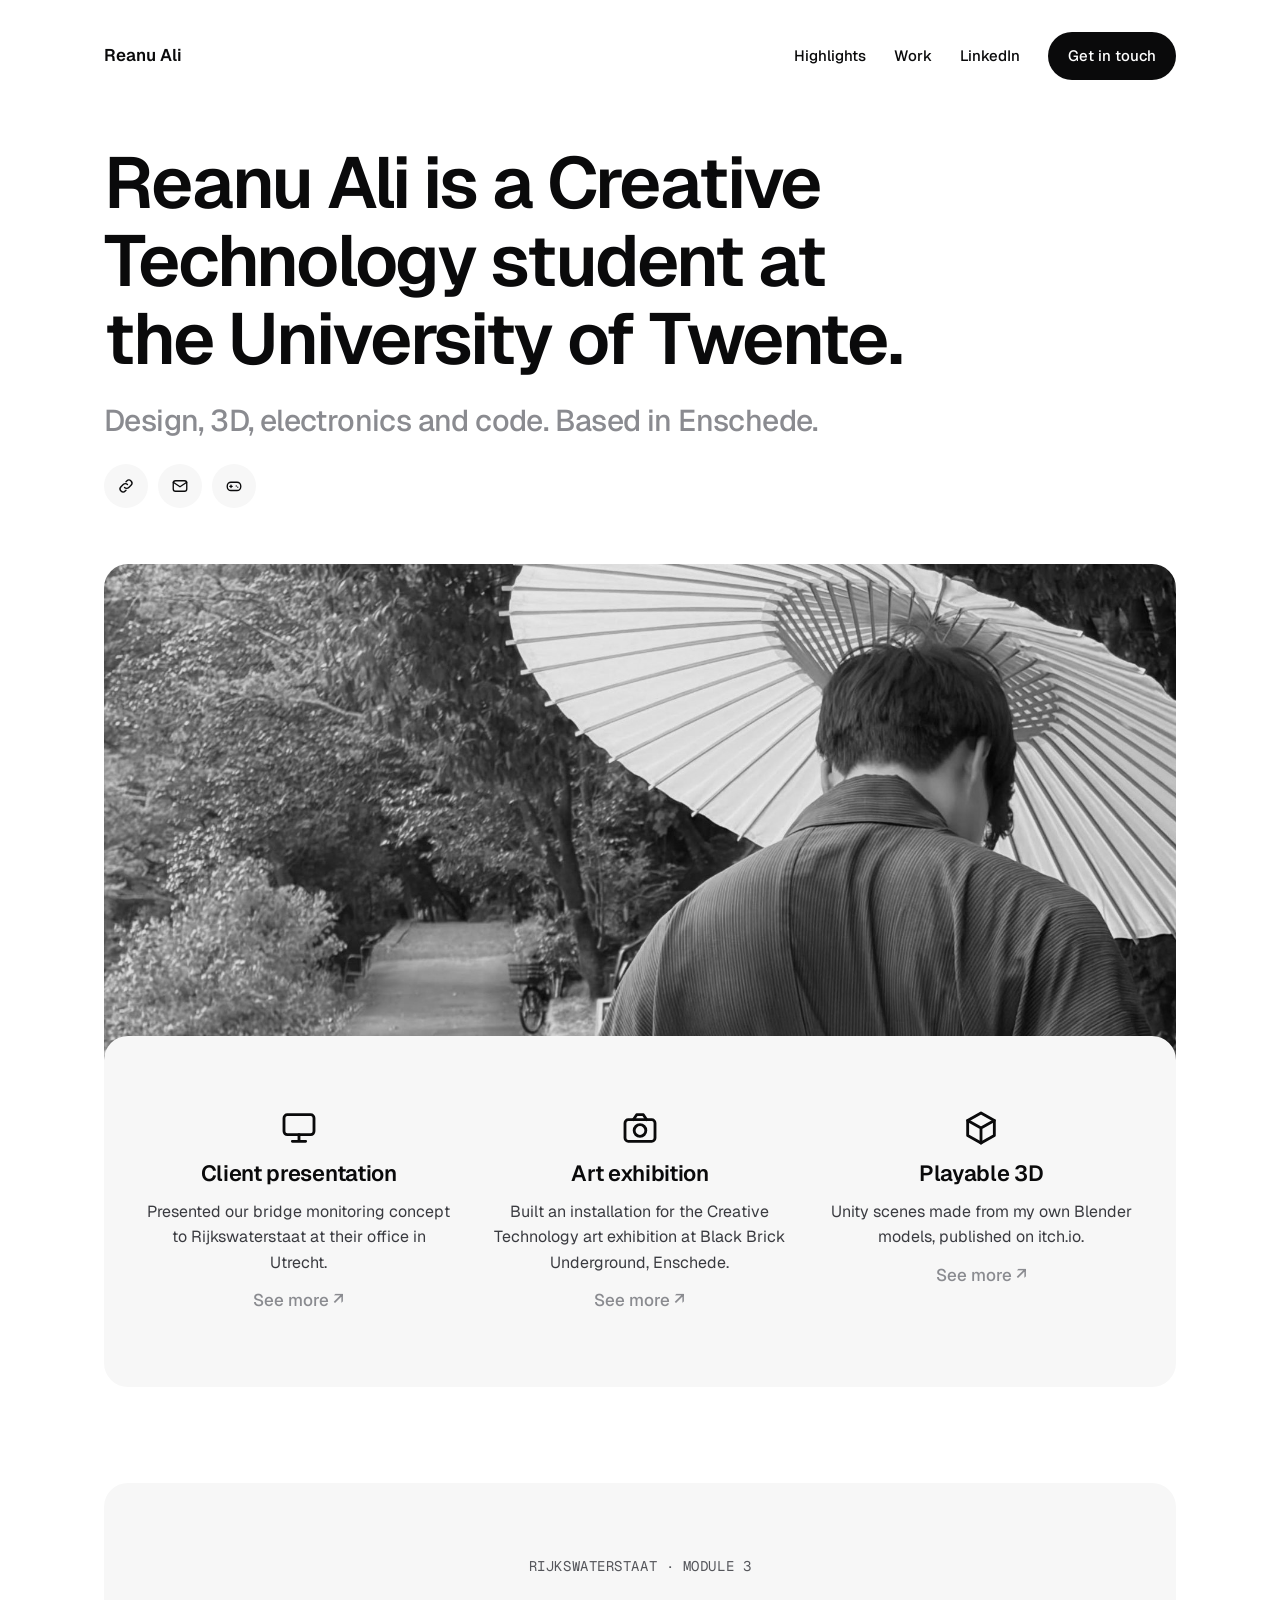
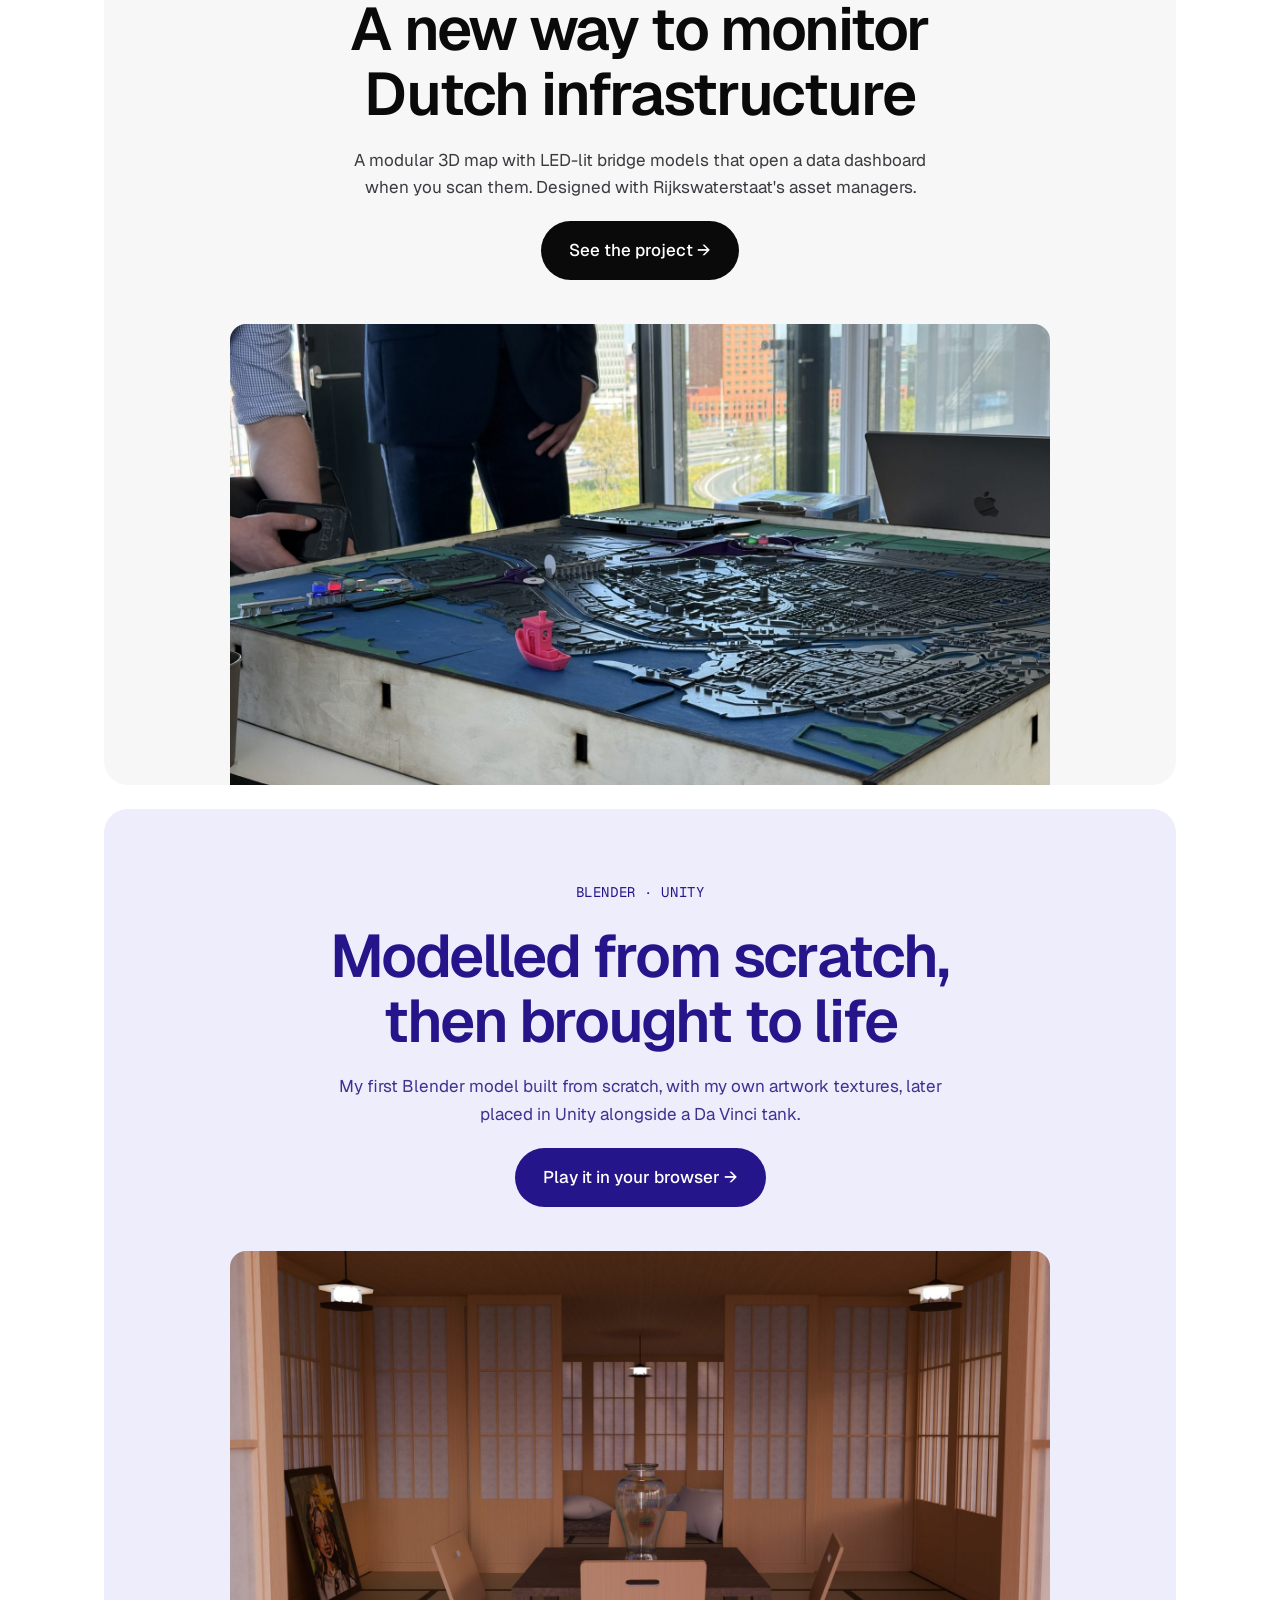
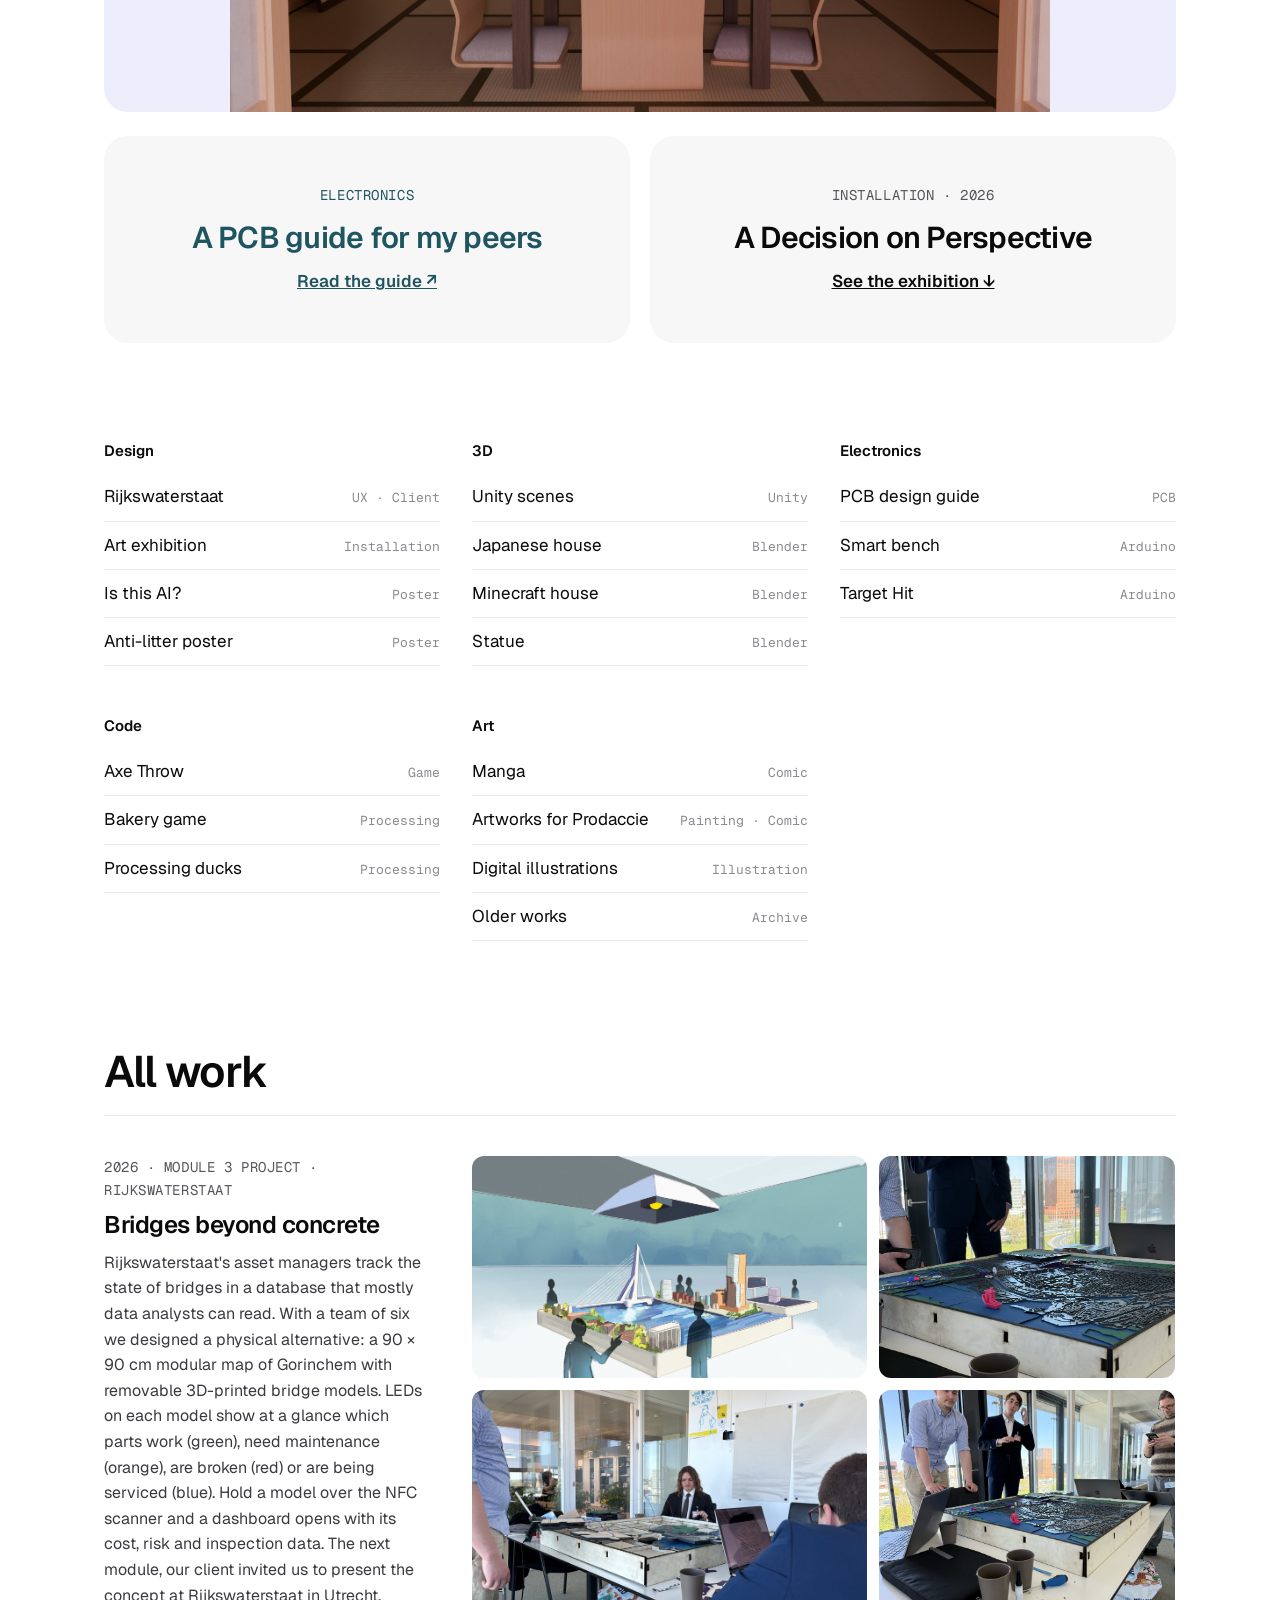
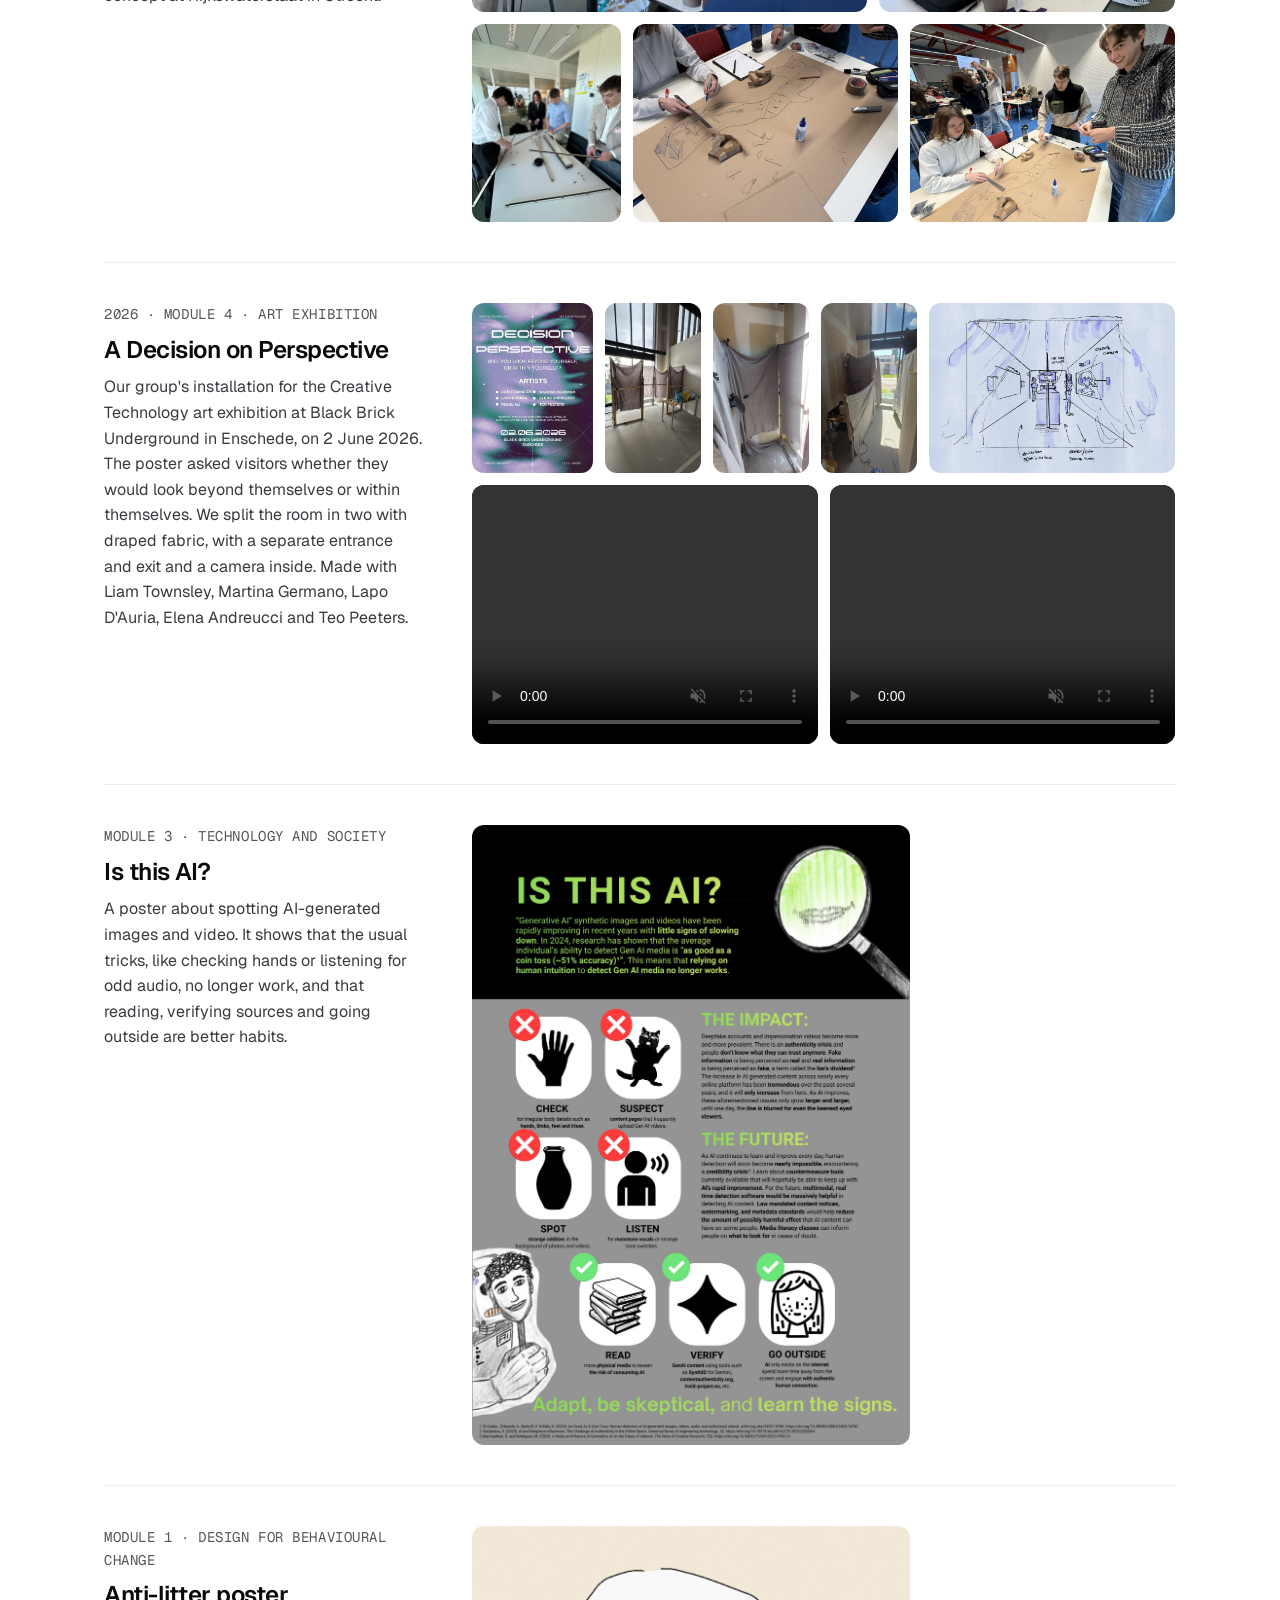
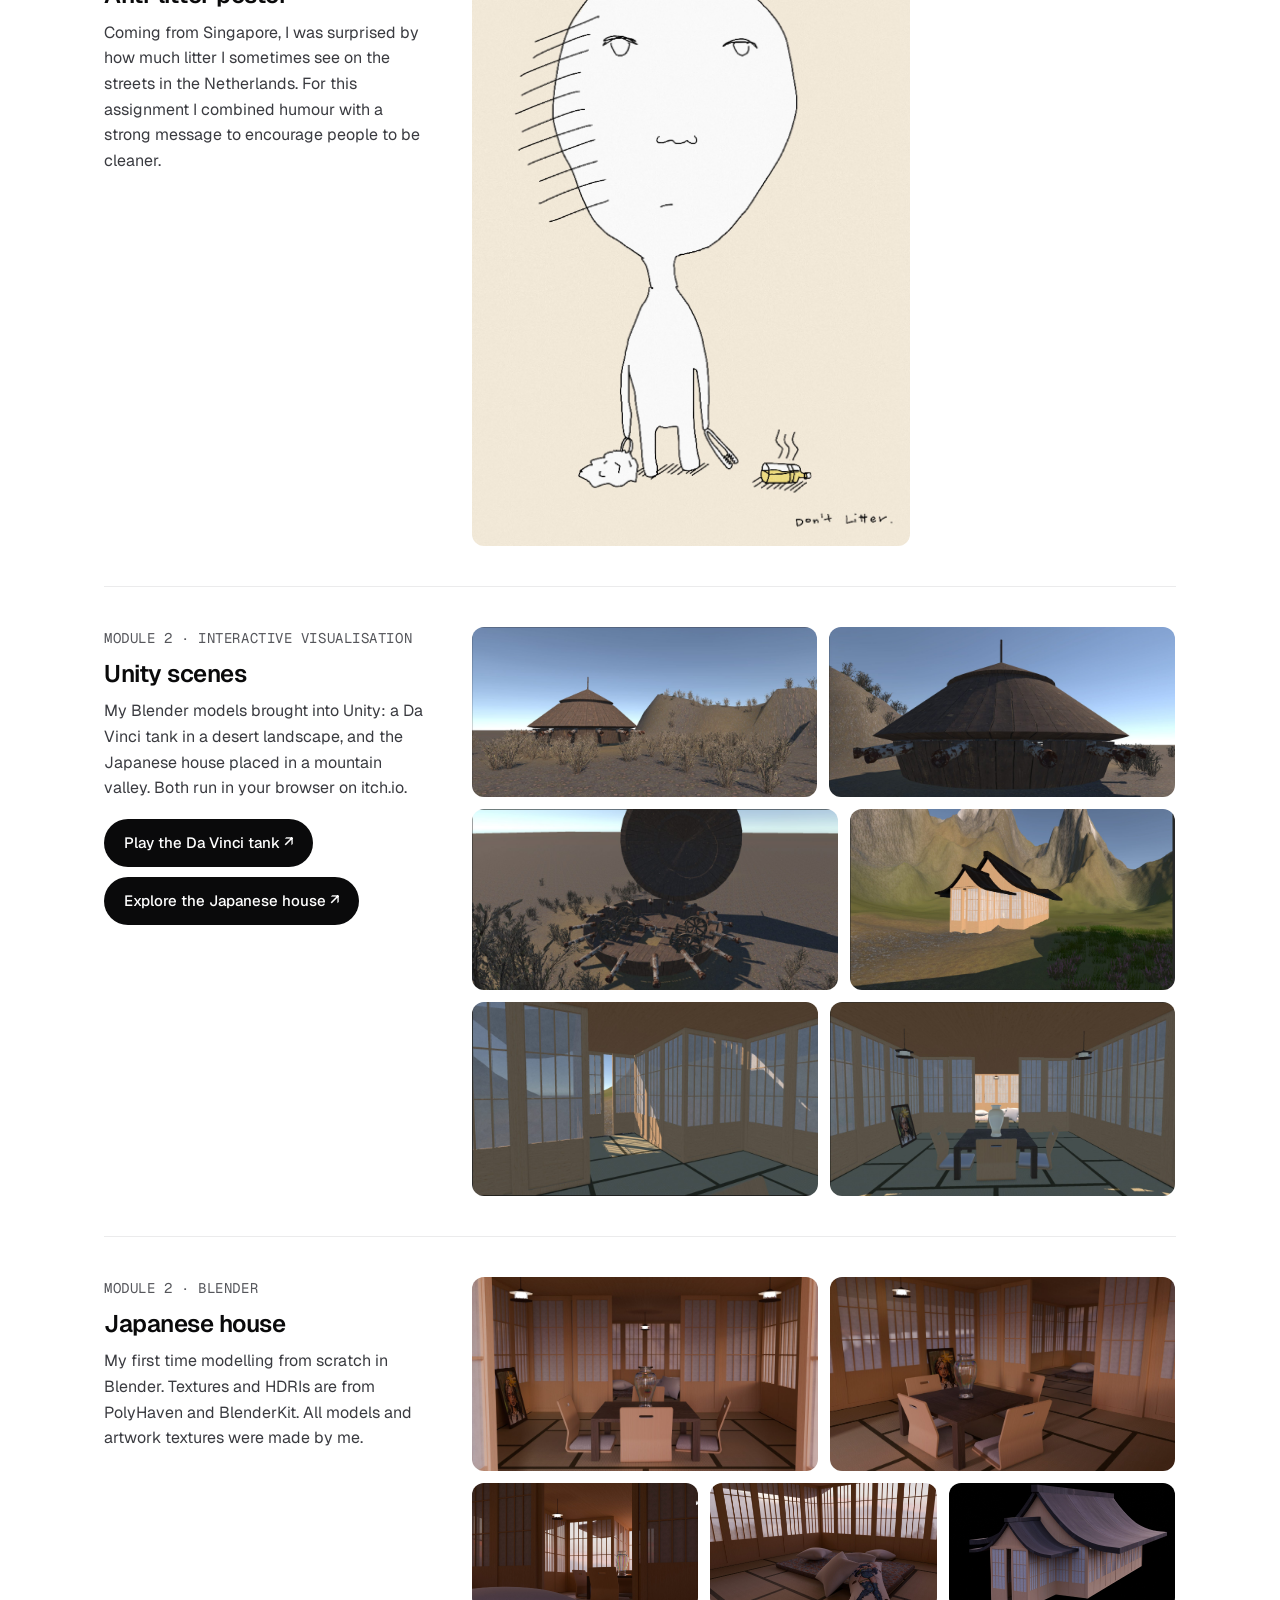
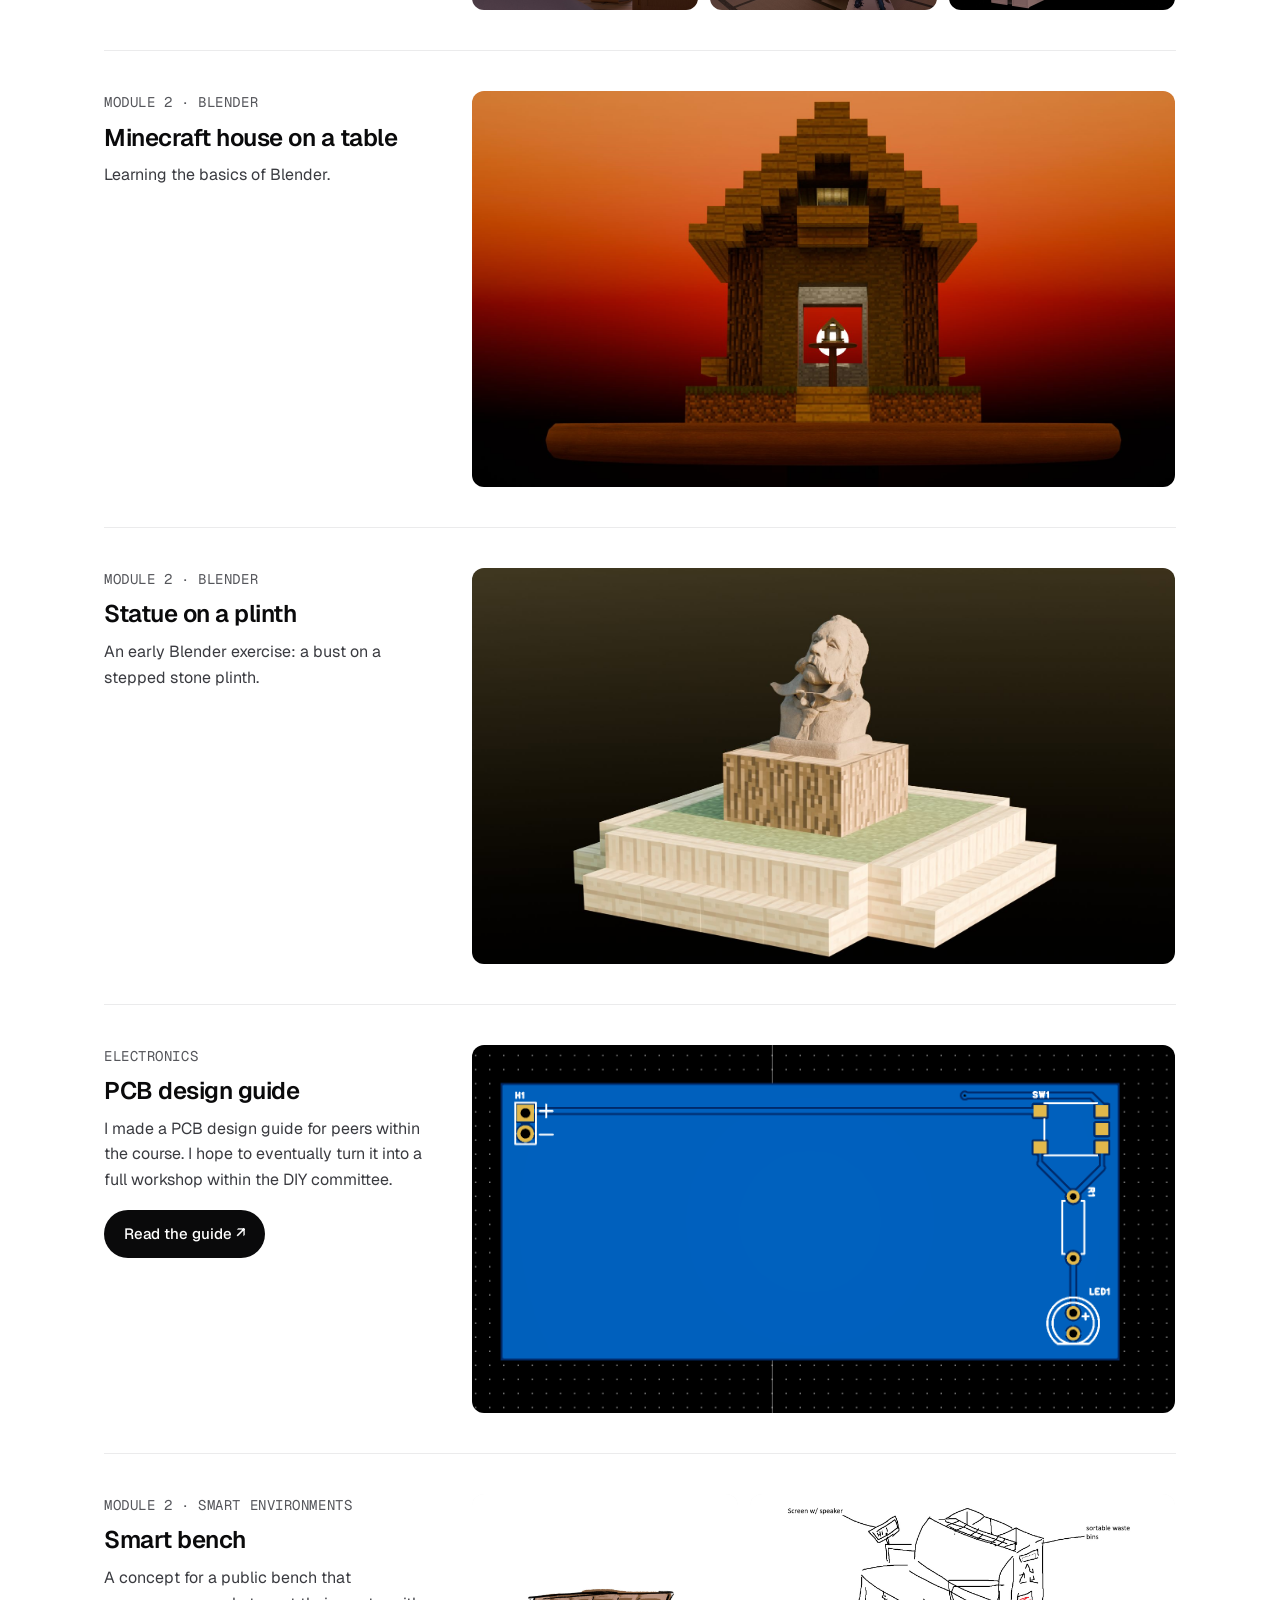
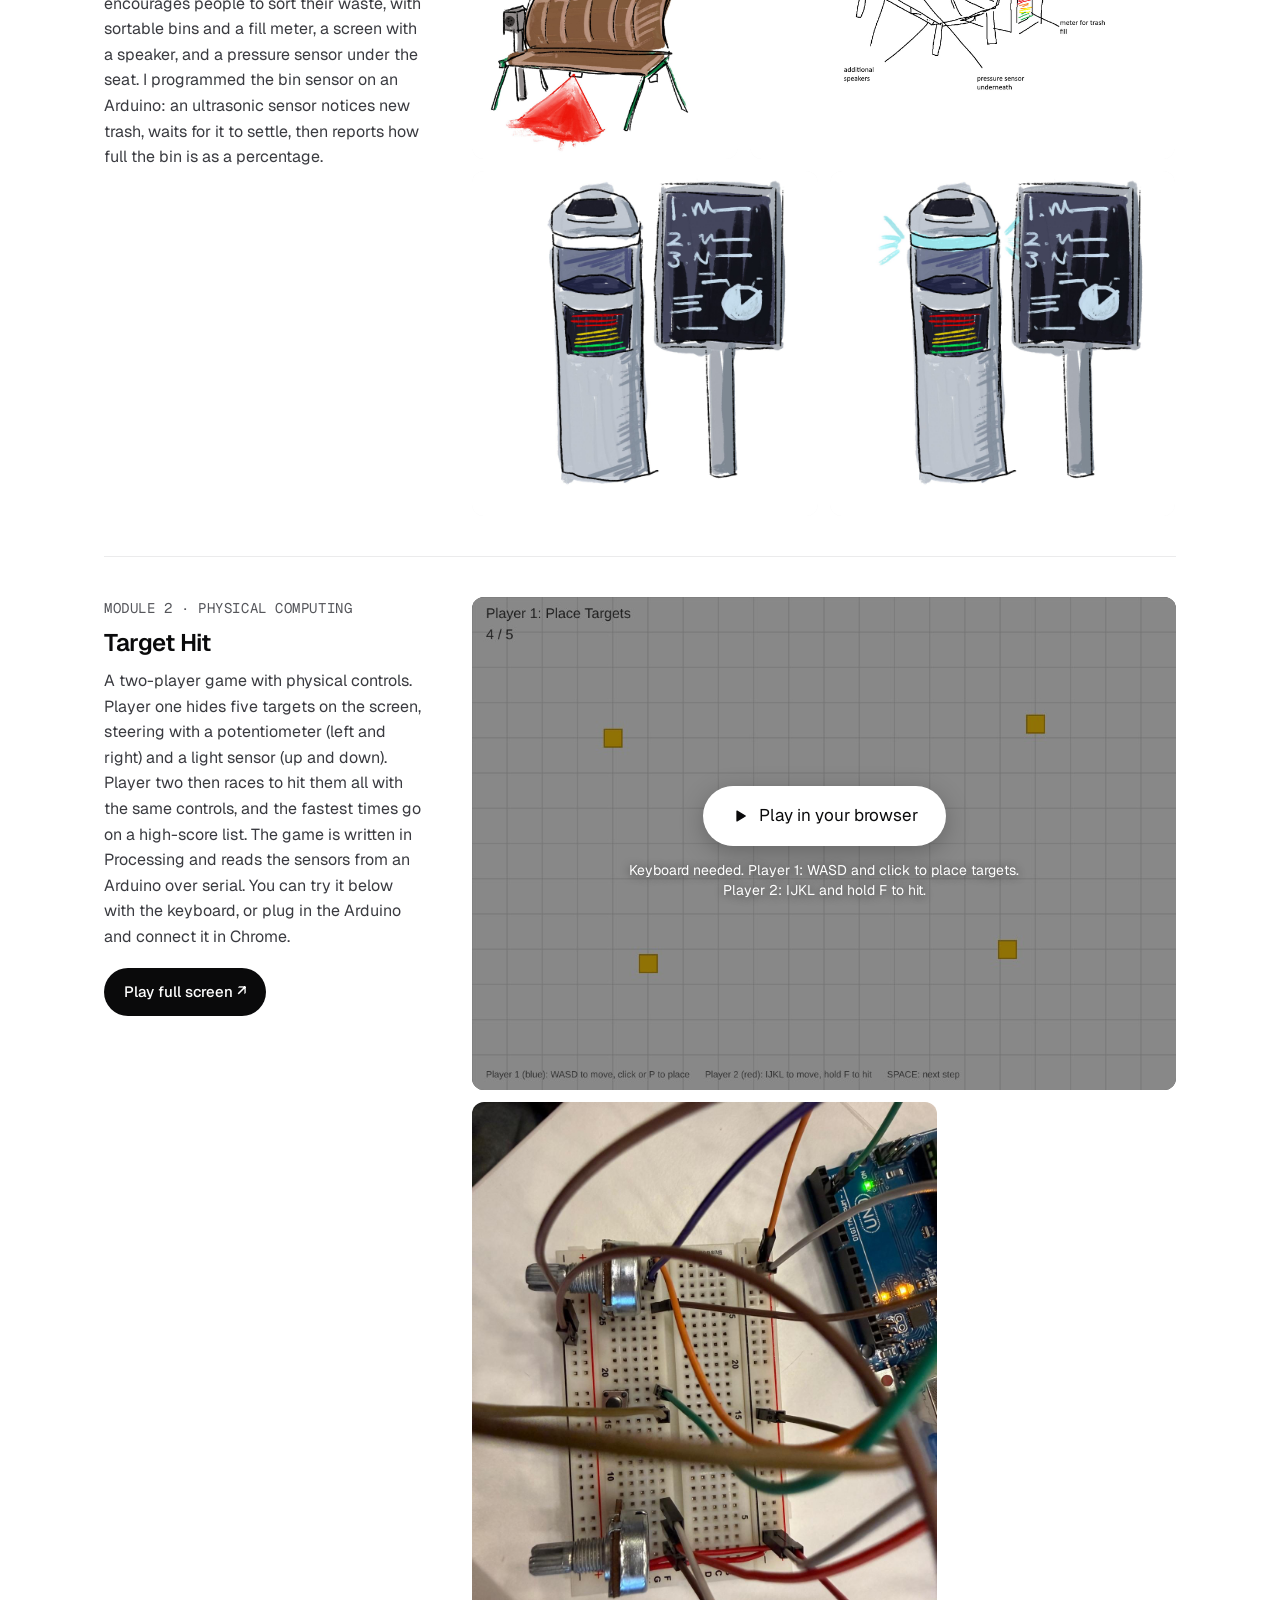
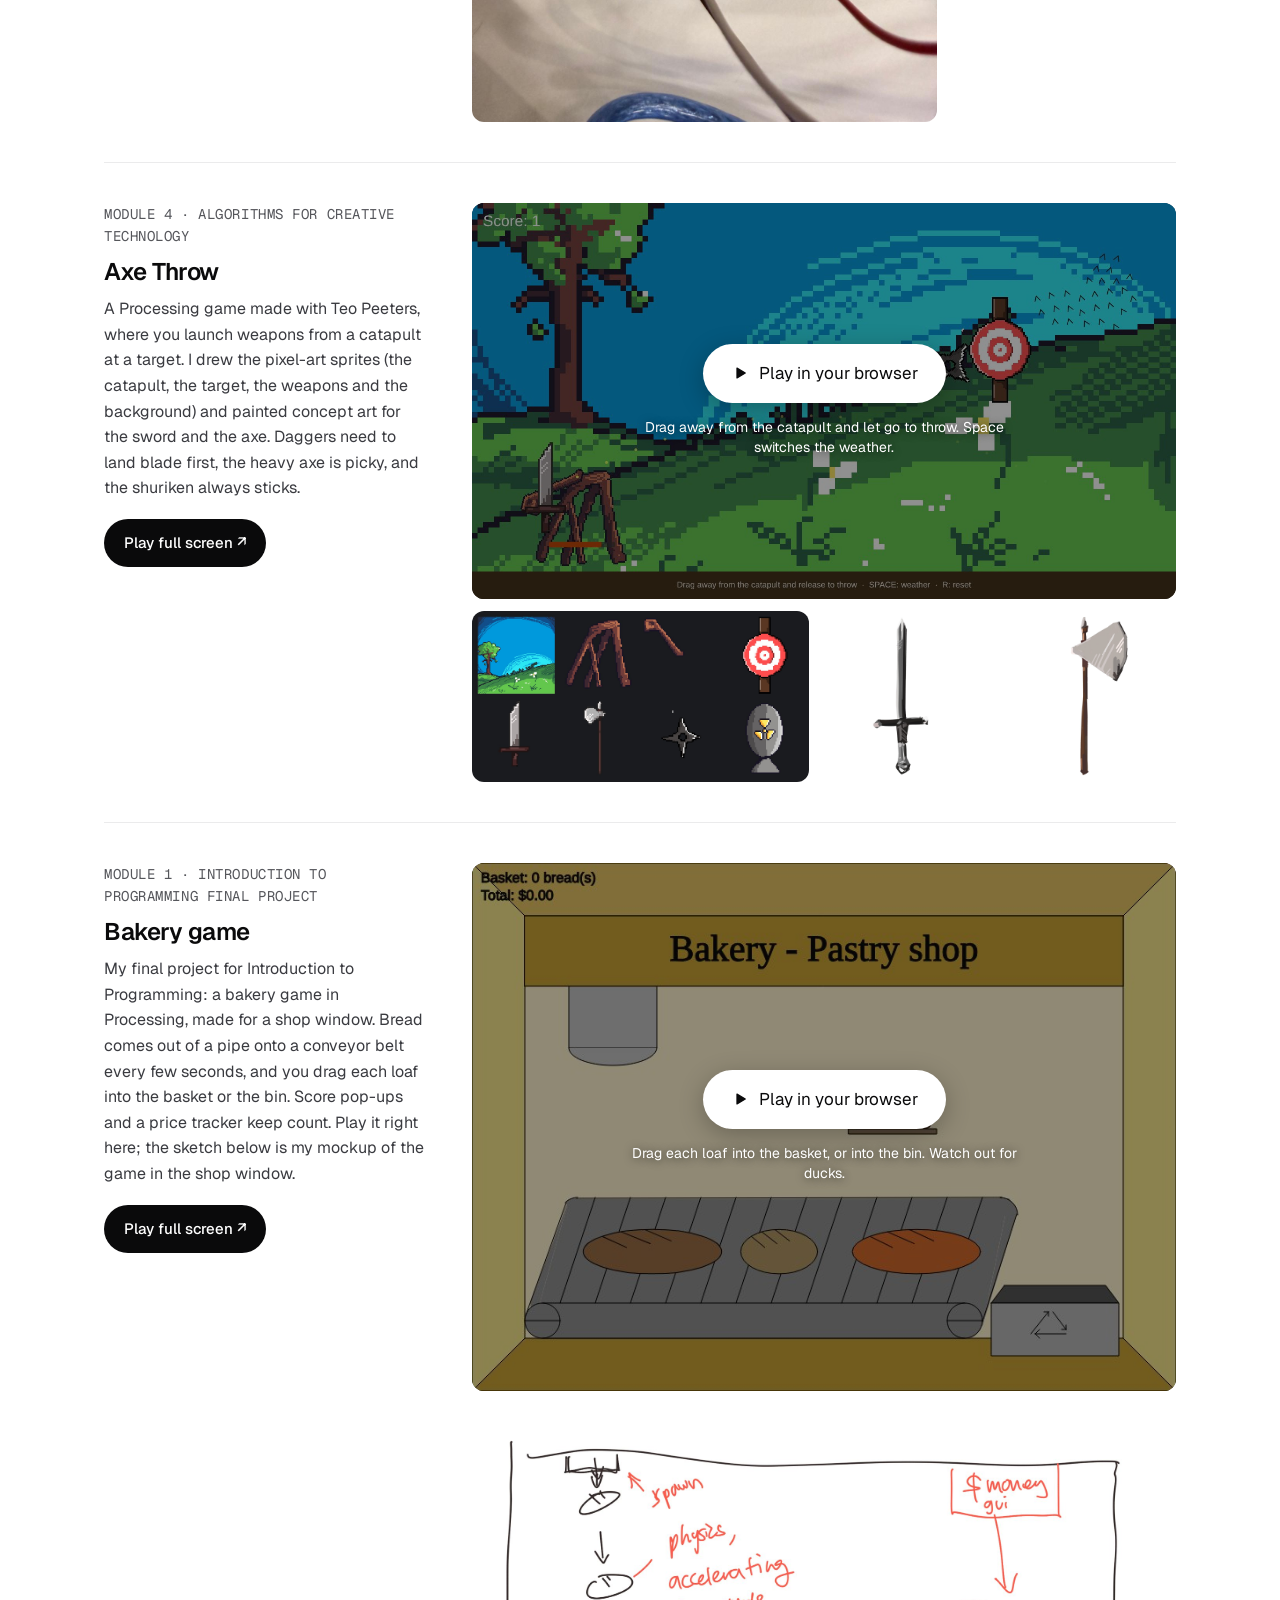
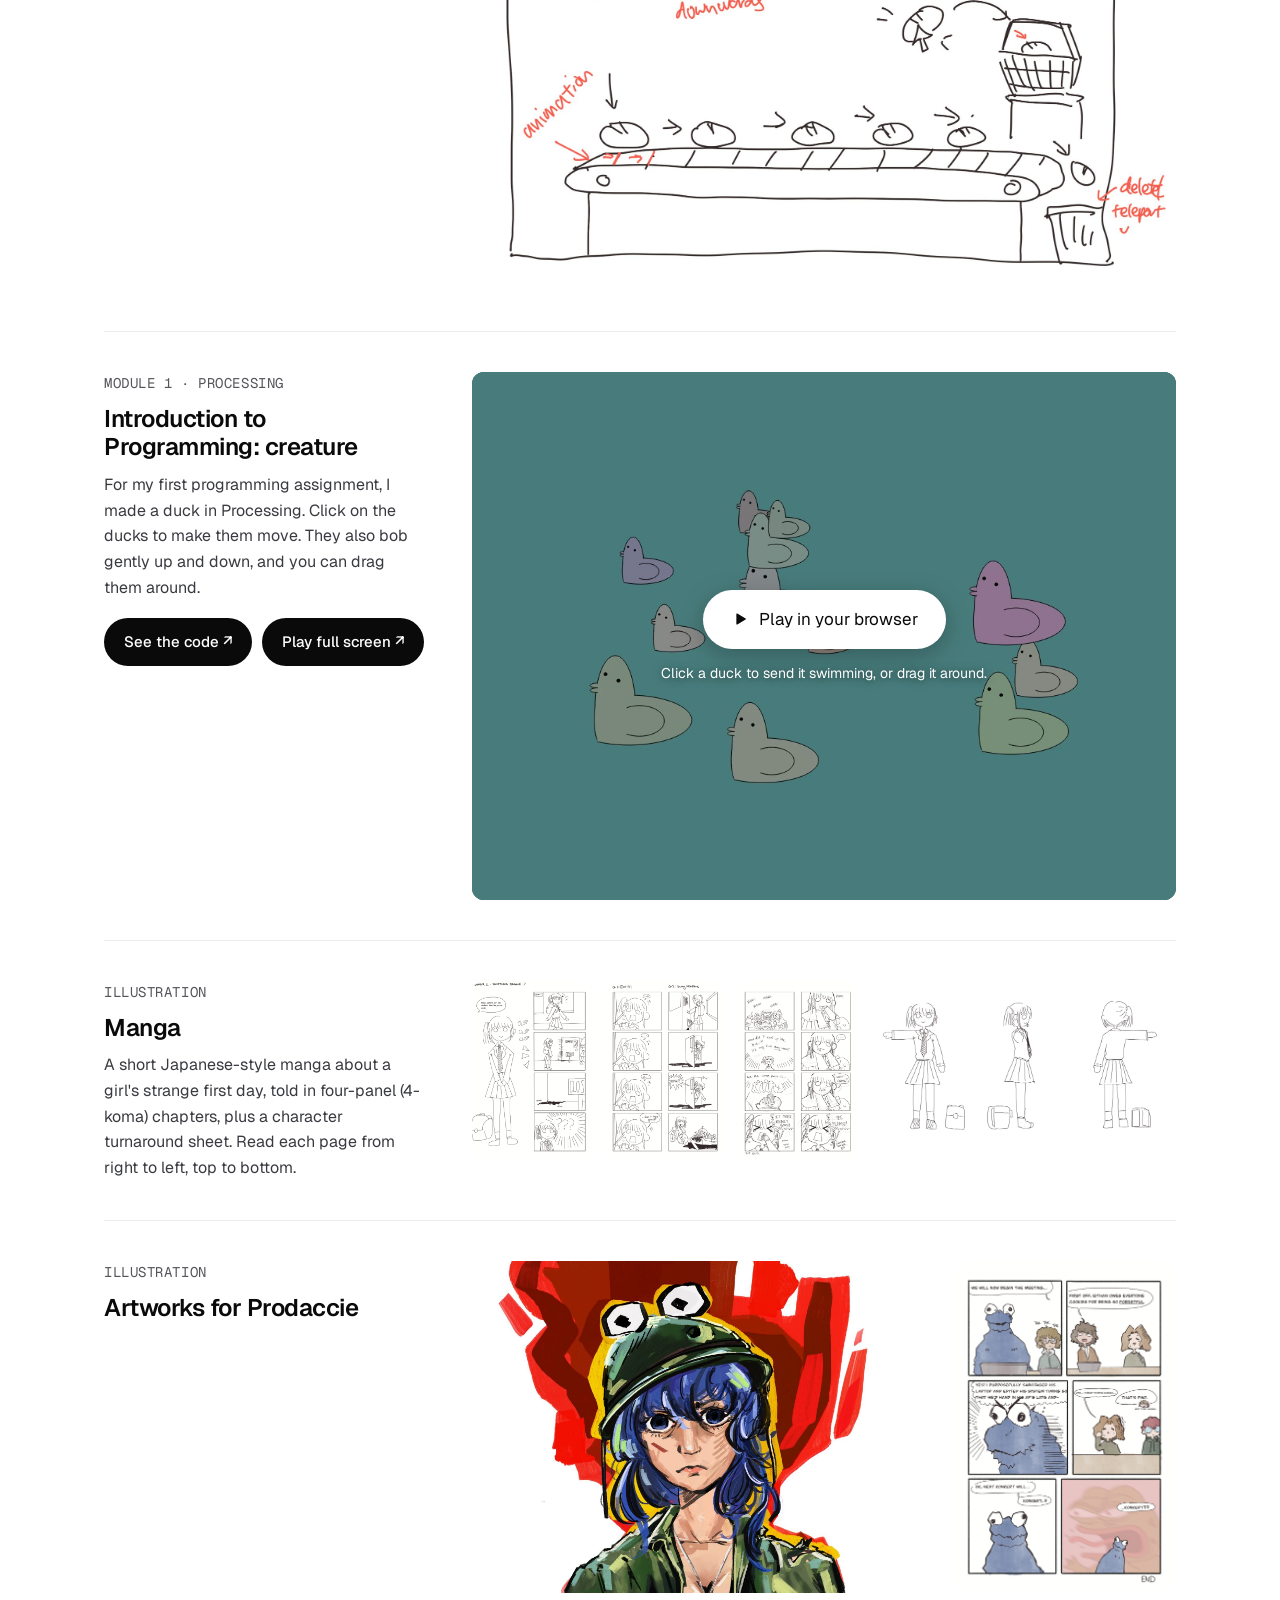
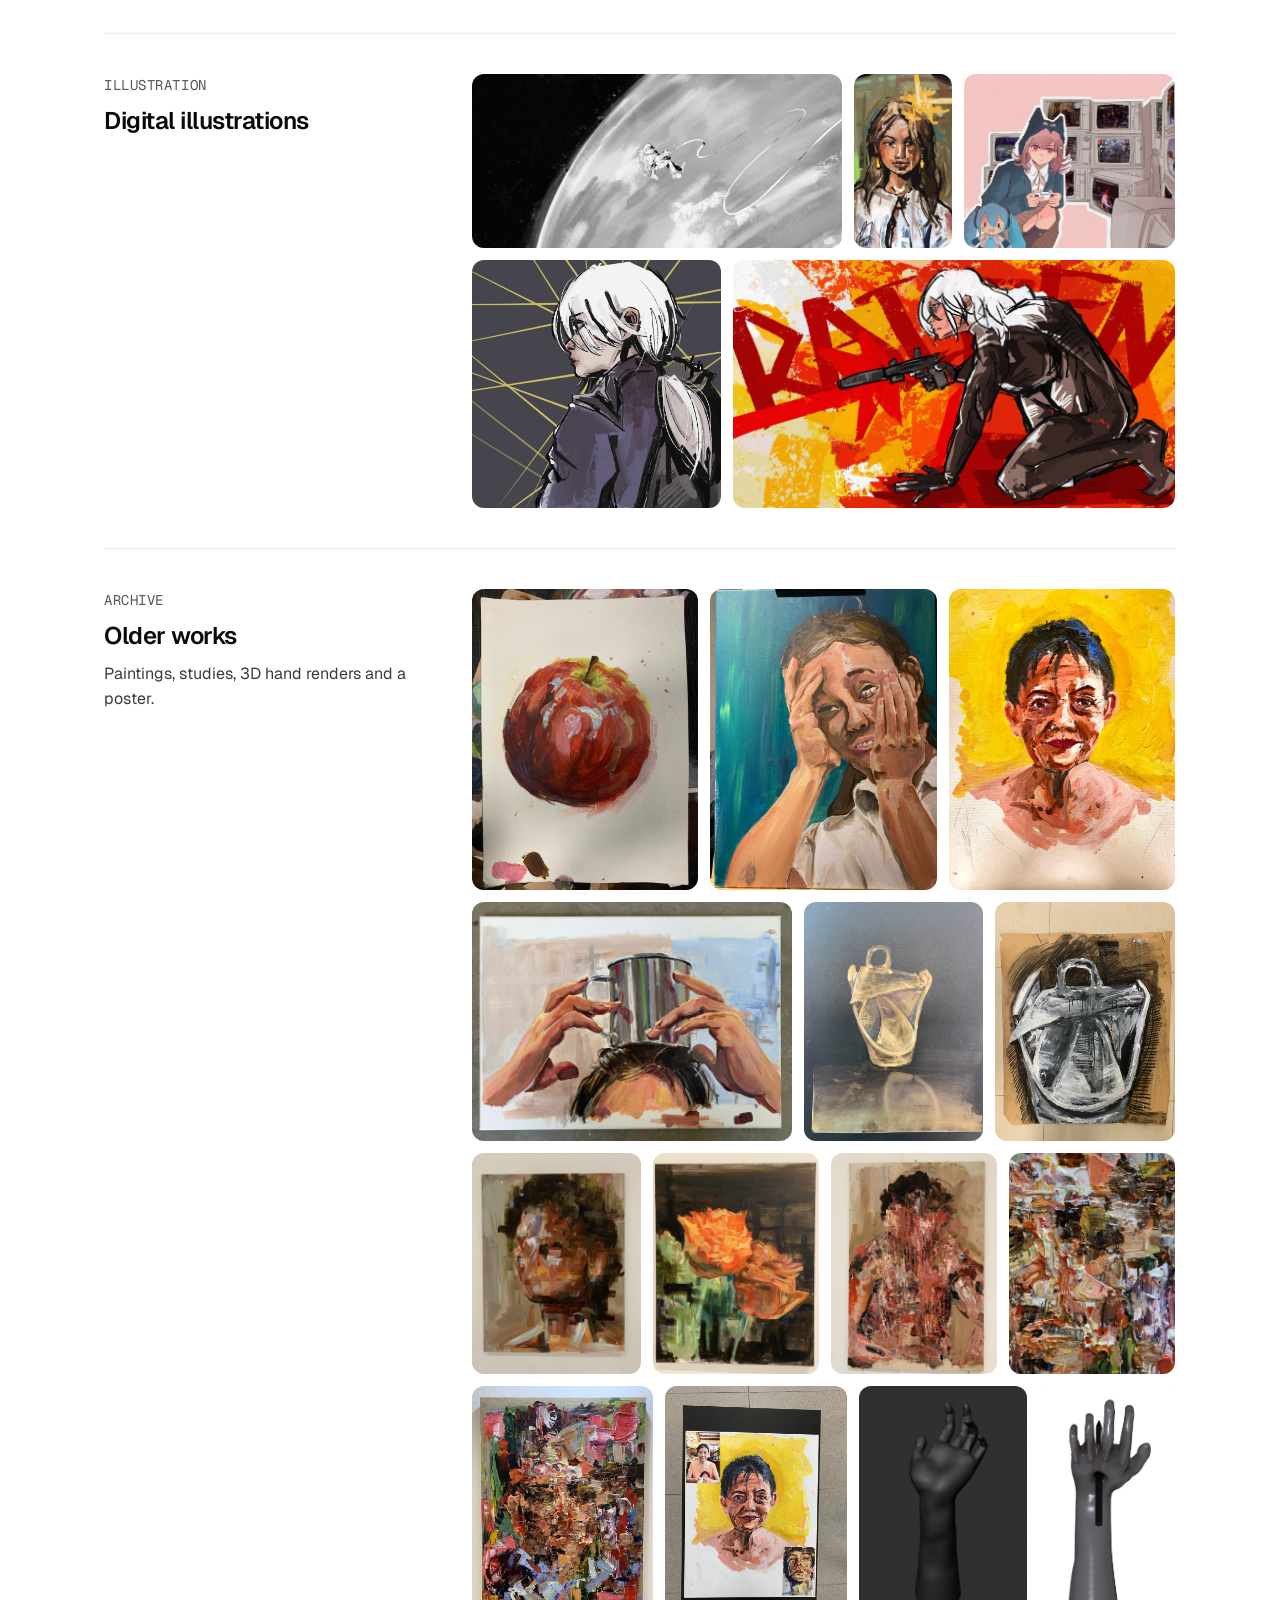
==== index.html @ 37e9c060 "Galleries: measure sub-pixel width so rows never wrap early Co-Authored-By: Claude Opus 5.5 <noreply" ====
<!doctype html>
<html lang="en">
<head>
  <meta charset="utf-8">
  <meta name="viewport" content="width=device-width, initial-scale=1">
  <title>Reanu Ali</title>
  <meta name="description" content="Portfolio of Reanu Ali, a Creative Technology student at the University of Twente. Design, 3D, electronics and code.">

  <!-- Font: Geist and Geist Mono from Google Fonts -->
  <link rel="preconnect" href="https://fonts.googleapis.com">
  <link rel="preconnect" href="https://fonts.gstatic.com" crossorigin>
  <link rel="stylesheet" href="https://fonts.googleapis.com/css2?family=Geist:wght@400;500;600&amp;family=Geist+Mono:wght@400;500&amp;display=swap">

  <!-- All the styling lives in style.css -->
  <link rel="stylesheet" href="style.css?v=3">
</head>
<body>

<!--
  Your projects, highlights and showcase cards are NOT written in this file.
  They live in content.js, and render.js builds them into the empty
  sections below. Edit this file only for the hero, contact and footer.
-->

<!-- ============ HEADER ============ -->
<header class="site-header wrap">
  <a class="brand" href="#top">Reanu Ali</a>
  <nav aria-label="Main">
    <a href="#highlights">Highlights</a>
    <a href="#work">Work</a>
    <a href="https://www.linkedin.com/in/reanu/">LinkedIn</a>
    <a class="pill pill-small" href="#contact">Get in touch</a>
  </nav>
</header>

<main id="top">

  <!-- ============ HERO ============ -->
  <section class="hero wrap">
    <h1>Reanu Ali is a Creative Technology student at the University of Twente.</h1>
    <p class="subline">Design, 3D, electronics and code. Based in Enschede.</p>
    <div class="socials">
      <a href="https://www.linkedin.com/in/reanu/" aria-label="LinkedIn">
        <svg viewBox="0 0 24 24" aria-hidden="true"><path d="M10 14a4 4 0 0 0 5.7 0l3-3a4 4 0 0 0-5.7-5.7l-1 1"/><path d="M14 10a4 4 0 0 0-5.7 0l-3 3a4 4 0 0 0 5.7 5.7l1-1"/></svg>
      </a>
      <a href="mailto:boneheroec@gmail.com" aria-label="Email">
        <svg viewBox="0 0 24 24" aria-hidden="true"><rect x="3" y="5" width="18" height="14" rx="3"/><path d="M3 7l9 6 9-6"/></svg>
      </a>
      <a href="https://reanu0.itch.io/" aria-label="My games on itch.io">
        <svg viewBox="0 0 24 24" aria-hidden="true"><rect x="3" y="7" width="18" height="11" rx="5"/><path d="M8 11v3M6.5 12.5h3M15 12h.01M17 13.5h.01"/></svg>
      </a>
    </div>
  </section>

  <!-- ============ PORTRAIT + HIGHLIGHTS ============ -->
  <div class="wrap">
    <figure class="portrait" data-file="images/portrait.jpg">
      <img src="images/portrait.jpg" alt="Portrait of Reanu Ali">
    </figure>
    <!-- Filled from HIGHLIGHTS in content.js -->
    <section id="highlights" class="highlights" aria-label="Highlights"></section>
  </div>

  <!-- ============ FEATURED WORK ============ -->
  <!-- Filled from FEATURED in content.js -->
  <section id="work" class="work wrap" aria-label="Featured work"></section>

  <!-- ============ PROJECT LISTS ============ -->
  <!-- Filled from PROJECTS in content.js (grouped by their "list" field) -->
  <section id="lists" class="lists wrap" aria-label="All projects"></section>

  <!-- ============ ALL WORK ============ -->
  <section id="all-work" class="all-work wrap">
    <h2>All work</h2>
    <!-- Filled from PROJECTS in content.js -->
    <div id="project-list"></div>
  </section>

  <!-- ============ CONTACT ============ -->
  <!-- A static site can't send form data by itself. This form uses Formspree (free):
       make an account at formspree.io, create a form, and replace YOUR_FORM_ID below. -->
  <div class="wrap">
    <section id="contact" class="contact">
      <h2>Want to get in touch? Drop me a line.</h2>
      <form action="https://formspree.io/f/YOUR_FORM_ID" method="POST">
        <label for="name">Name</label>
        <input id="name" name="name" type="text" autocomplete="name" required>

        <label for="email">Email address</label>
        <input id="email" name="email" type="email" autocomplete="email" required>

        <label for="message">Message</label>
        <textarea id="message" name="message" rows="5" required></textarea>

        <button class="pill" type="submit">Send message</button>
      </form>
      <p class="contact-alt">Or email me directly at <a href="mailto:boneheroec@gmail.com">boneheroec@gmail.com</a></p>
    </section>
  </div>

</main>

<!-- ============ FOOTER ============ -->
<footer class="site-footer wrap">
  <span class="mono">Reanu Ali · Enschede · 2026</span>
  <span class="footer-links">
    <a href="https://www.linkedin.com/in/reanu/">LinkedIn</a>
    <a href="mailto:boneheroec@gmail.com">Email</a>
    <a href="cv.pdf">CV (PDF)</a>
  </span>
</footer>

<!-- Content first, then the script that builds the page from it -->
<script src="content.js?v=3"></script>
<script src="render.js?v=3"></script>

</body>
</html>
---- style.css ----
/* =========================================================
   Reanu Ali, portfolio stylesheet
   Sections below follow the page from top to bottom.
   ========================================================= */


/* ---------- 1. Colours and fonts (change them here once) ---------- */
:root {
  --ink: #1A1B1F;          /* main text */
  --black: #0A0A0B;        /* headings and buttons */
  --grey: #8A8B90;         /* subline, "See more" links */
  --muted: #3A3B40;        /* paragraph text */
  --soft: #55565B;         /* small labels */
  --card: #F7F7F7;         /* light grey cards */
  --line: #EBEBEC;         /* thin divider lines */
  --placeholder: #E4E4E6;  /* shown while an image is missing */

  --lavender: #EEEDFC;     /* Japanese house card */
  --lavender-ink: #24168A;
  --lavender-text: #3C3291;
  --teal: #E3F3F6;         /* PCB guide card */
  --teal-ink: #1F5560;

  --font: 'Geist', 'Segoe UI', system-ui, sans-serif;
  --mono: 'Geist Mono', ui-monospace, monospace;

  --radius-big: 24px;
  --radius: 16px;

  color-scheme: light;
}


/* ---------- 2. Base ---------- */
*, *::before, *::after { box-sizing: border-box; }

html { scroll-padding-top: 24px; }
@media (prefers-reduced-motion: no-preference) {
  html { scroll-behavior: smooth; }
}

body {
  margin: 0;
  background: #FFFFFF;
  color: var(--ink);
  font-family: var(--font);
  font-size: 17px;
  line-height: 1.6;
  -webkit-font-smoothing: antialiased;
}

img { display: block; max-width: 100%; }

a { color: var(--black); }
a:hover { color: var(--soft); }
:focus-visible { outline: 2px solid var(--black); outline-offset: 3px; border-radius: 4px; }

h1, h2, h3 { color: var(--black); font-weight: 600; text-wrap: balance; }

/* Keeps content centred with a side margin */
.wrap {
  max-width: 1120px;
  margin-inline: auto;
  padding-inline: 24px;
}

/* Small uppercase label above titles */
.eyebrow, .mono {
  font-family: var(--mono);
  font-size: 14px;
  letter-spacing: 0.04em;
  text-transform: uppercase;
  color: var(--soft);
  margin: 0;
}

/* Black rounded button */
.pill {
  display: inline-flex;
  align-items: center;
  gap: 10px;
  padding: 16px 28px;
  border: 0;
  border-radius: 999px;
  background: var(--black);
  color: #FFFFFF;
  font: inherit;
  font-weight: 500;
  text-decoration: none;
  cursor: pointer;
}
.pill:hover { background: #2A2B30; color: #FFFFFF; }
.pill-small { padding: 12px 20px; font-size: 15px; }

/* Line icons */
svg {
  fill: none;
  stroke: currentColor;
  stroke-width: 1.7;
  stroke-linecap: round;
  stroke-linejoin: round;
}

/* While an image file is missing, show a grey box with its file name */
figure.missing {
  background: var(--placeholder);
  display: grid;
  place-items: center;
  min-height: 220px;
}
figure.missing img { display: none; }
figure.missing::after {
  content: attr(data-file);
  font-family: var(--mono);
  font-size: 13px;
  color: var(--soft);
  padding: 8px;
  text-align: center;
}


/* ---------- 3. Header ---------- */
.site-header {
  display: flex;
  justify-content: space-between;
  align-items: center;
  flex-wrap: wrap;
  gap: 16px;
  padding-block: 32px 64px;
}
.brand { font-weight: 600; text-decoration: none; }
.site-header nav {
  display: flex;
  align-items: center;
  flex-wrap: wrap;
  gap: 8px 28px;
  font-size: 15px;
  font-weight: 500;
}
.site-header nav a:not(.pill) { text-decoration: none; }


/* ---------- 4. Hero ---------- */
.hero { padding-bottom: 56px; }
.hero h1 {
  margin: 0 0 24px;
  max-width: 900px;
  font-size: clamp(40px, 6vw, 72px);
  line-height: 1.08;
  letter-spacing: -0.03em;
}
.subline {
  margin: 0 0 24px;
  font-size: clamp(22px, 2.6vw, 30px);
  font-weight: 500;
  line-height: 1.3;
  letter-spacing: -0.02em;
  color: var(--grey);
}
.socials { display: flex; gap: 10px; }
.socials a {
  width: 44px;
  height: 44px;
  border-radius: 50%;
  background: var(--card);
  display: grid;
  place-items: center;
}
.socials svg { width: 18px; height: 18px; stroke-width: 1.8; }


/* ---------- 5. Portrait and highlights ---------- */
.portrait {
  margin: 0;
  height: 520px;
  border-radius: var(--radius-big) var(--radius-big) 0 0;
  overflow: hidden;
}
.portrait img {
  width: 100%;
  height: 100%;
  object-fit: cover;
  object-position: center 20%;   /* keeps the umbrella and head in view */
  filter: grayscale(1);   /* black and white, like the mockup */
}

.highlights {
  position: relative;
  margin-top: -48px;      /* pulls the card up over the portrait */
  background: var(--card);
  border-radius: var(--radius-big);
  padding: 72px 40px;
  display: grid;
  grid-template-columns: repeat(3, minmax(0, 1fr));
  gap: 48px 32px;
}
.highlights article {
  display: flex;
  flex-direction: column;
  align-items: center;
  text-align: center;
  gap: 12px;
}
.highlights svg { width: 40px; height: 40px; color: var(--black); }
.highlights h3 { margin: 0; font-size: 22px; line-height: 1.2; letter-spacing: -0.015em; }
.highlights p { margin: 0; font-size: 16px; color: var(--muted); }
.see-more { color: var(--grey); text-decoration: none; font-weight: 500; }


/* ---------- 6. Featured work (showcase cards) ---------- */
.work {
  display: flex;
  flex-direction: column;
  gap: 24px;
  padding-top: 96px;
}

.showcase {
  background: var(--card);
  border-radius: var(--radius-big);
  padding: 72px 40px 0;
  display: flex;
  flex-direction: column;
  align-items: center;
  text-align: center;
  gap: 20px;
  overflow: hidden;
}
.showcase h2 {
  margin: 0;
  max-width: 16ch;
  font-size: clamp(34px, 5vw, 60px);
  line-height: 1.08;
  letter-spacing: -0.03em;
}
.showcase .lead { margin: 0; max-width: 56ch; color: var(--muted); }

/* The image that rises from the bottom of the card */
.showcase-image {
  width: 100%;
  max-width: 820px;
  margin: 24px 0 0;
  border-radius: var(--radius) var(--radius) 0 0;
  overflow: hidden;
}
.showcase-image img { width: 100%; aspect-ratio: 16 / 9; object-fit: cover; }
.showcase-image.missing { min-height: 340px; }

/* Coloured card versions */
.tint-lavender { background: var(--lavender); color: var(--lavender-ink); }
.tint-lavender h2, .tint-lavender h3, .tint-lavender .eyebrow { color: var(--lavender-ink); }
.tint-lavender .lead { color: var(--lavender-text); }
.tint-lavender .pill { background: var(--lavender-ink); }
.tint-lavender .showcase-image.missing { background: #DCDAF8; }

.tint-teal { background: var(--teal); }
.tint-teal h3, .tint-teal .eyebrow, .tint-teal a { color: var(--teal-ink); }

/* Two smaller cards side by side */
.duo {
  display: grid;
  grid-template-columns: repeat(2, minmax(0, 1fr));
  gap: 20px;
}
.showcase-small {
  background: var(--card);
  border-radius: var(--radius-big);
  padding: 48px 32px;
  display: flex;
  flex-direction: column;
  align-items: center;
  text-align: center;
  gap: 14px;
}
.showcase-small h3 { margin: 0; font-size: 30px; line-height: 1.12; letter-spacing: -0.025em; }
.showcase-small p:not(.eyebrow) { margin: 0; color: var(--muted); }
.showcase-small a { font-weight: 600; }


/* ---------- 7. Project lists ---------- */
.lists {
  display: grid;
  grid-template-columns: repeat(3, minmax(0, 1fr));
  gap: 48px 32px;
  padding-top: 96px;
}
.lists h3 { margin: 0 0 10px; font-size: 15px; }
.lists a {
  display: flex;
  justify-content: space-between;
  align-items: baseline;
  gap: 12px;
  padding: 10px 0;
  border-bottom: 1px solid var(--line);
  text-decoration: none;
}
.tag { font-family: var(--mono); font-size: 13px; color: var(--grey); white-space: nowrap; }


/* ---------- 8. All work ---------- */
.all-work { padding-top: 96px; }
.all-work > h2 {
  margin: 0 0 8px;
  font-size: clamp(30px, 4.2vw, 44px);
  letter-spacing: -0.03em;
}

.project {
  display: grid;
  grid-template-columns: minmax(0, 320px) minmax(0, 1fr);
  gap: 24px 48px;
  padding-block: 40px;
  border-top: 1px solid var(--line);
}
.project-text {
  position: sticky;       /* text stays in view while you scroll the images */
  top: 24px;
  align-self: start;
  display: flex;
  flex-direction: column;
  align-items: flex-start;
  gap: 10px;
}
.project-text h3 { margin: 0; font-size: 24px; line-height: 1.2; letter-spacing: -0.02em; }
.project-text p:not(.eyebrow) { margin: 0; font-size: 16px; color: var(--muted); }
.project-buttons { display: flex; flex-wrap: wrap; gap: 10px; margin-top: 8px; }
.project-buttons .pill { padding: 12px 20px; font-size: 15px; }

/* Everything visual for a project (images, videos, embeds) sits in one column */
.project-media { display: flex; flex-direction: column; gap: 12px; min-width: 0; }

/* Galleries: render.js sizes every image so rows fill the width and nothing
   is cropped. Before that runs, images sit in simple 240px-tall rows.   */
.gallery {
  display: flex;
  flex-wrap: wrap;
  gap: 12px;
}
.gallery figure {
  position: relative;
  margin: 0;
  height: 240px;
  border-radius: 12px;
  overflow: hidden;
  background: var(--card);
  flex: none;
}
.gallery img,
.gallery video {
  display: block;
  width: 100%;
  height: 100%;
  object-fit: cover;          /* rounding only: the box already has the image's shape */
}
.gallery img { cursor: zoom-in; transition: transform .5s cubic-bezier(.2, .7, .2, 1), filter .3s; }
.gallery figure:hover img { transform: scale(1.025); }
.gallery img:focus-visible { outline: none; }
.gallery figure:has(img:focus-visible) { outline: 2px solid var(--black); outline-offset: 3px; }
.gallery video { background: #000; object-fit: contain; }
.gallery figure.missing { aspect-ratio: 4 / 3; min-height: 0; }

/* Playable games (play: in content.js) */
.game {
  position: relative;
  width: 100%;
  border-radius: 12px;
  overflow: hidden;
  background: var(--black);
}
.game-cover {
  position: absolute;
  inset: 0;
  display: flex;
  flex-direction: column;
  align-items: center;
  justify-content: center;
  gap: 14px;
  padding: 20px;
  background-size: cover;
  background-position: center;
  text-align: center;
}
.game-cover::before {          /* darkens the still so the button stands out */
  content: '';
  position: absolute;
  inset: 0;
  background: rgba(10, 10, 11, .45);
  transition: background .3s;
}
.game-cover:hover::before { background: rgba(10, 10, 11, .3); }
.game-start, .game-hint { position: relative; }
.game-start {
  display: inline-flex;
  align-items: center;
  gap: 10px;
  border: 0;
  cursor: pointer;
  font: inherit;
  background: #FFFFFF;
  color: var(--black);
  box-shadow: 0 6px 24px rgba(0, 0, 0, .25);
}
.game-start:hover { background: #FFFFFF; color: var(--black); transform: translateY(-1px); }
.game-start svg { width: 18px; height: 18px; fill: currentColor; }
.game-hint {
  margin: 0;
  max-width: 44ch;
  font-size: 14px;
  line-height: 1.45;
  color: #FFFFFF;
  text-shadow: 0 1px 8px rgba(0, 0, 0, .6);
}
.game iframe {
  position: absolute;
  inset: 0;
  width: 100%;
  height: 100%;
  border: 0;
  display: block;
}

/* Lightbox */
.lightbox {
  width: 100vw;
  height: 100dvh;
  max-width: none;
  max-height: none;
  margin: 0;
  padding: 0;
  border: 0;
  background: transparent;
  color: #FFFFFF;
}
.lightbox[open] { display: grid; grid-template-columns: 64px minmax(0, 1fr) 64px; align-items: center; }
.lightbox::backdrop { background: rgba(10, 10, 11, .92); }
html:has(.lightbox[open]) { overflow: hidden; }
.lightbox figure {
  margin: 0;
  height: 100dvh;
  display: flex;
  flex-direction: column;
  align-items: center;
  justify-content: center;
  gap: 14px;
  padding: 24px 0;
  box-sizing: border-box;
}
.lightbox img {
  max-width: 100%;
  max-height: calc(100dvh - 90px);
  object-fit: contain;
  border-radius: 8px;
}
.lightbox figcaption { font-family: var(--mono); font-size: 13px; color: #B9BAC0; }
.lightbox button {
  width: 48px;
  height: 48px;
  justify-self: center;
  border: 0;
  border-radius: 50%;
  background: rgba(255, 255, 255, .1);
  color: #FFFFFF;
  font: 300 30px/1 var(--font);
  cursor: pointer;
  transition: background .2s;
}
.lightbox button:hover { background: rgba(255, 255, 255, .22); }
.lightbox .lb-close { position: fixed; top: 16px; right: 16px; z-index: 1; }
.lightbox.single .lb-prev,
.lightbox.single .lb-next { visibility: hidden; }

.embeds { display: flex; flex-direction: column; gap: 12px; }
.embeds iframe {
  display: block;
  width: 552px;
  max-width: 100%;
  height: 167px;
  border: 0;
  border-radius: 12px;
}


/* ---------- 9. Contact ---------- */
.contact {
  margin-top: 96px;
  background: var(--card);
  border-radius: var(--radius-big);
  padding: 72px 40px;
  display: flex;
  flex-direction: column;
  align-items: center;
  gap: 28px;
}
.contact h2 {
  margin: 0;
  text-align: center;
  font-size: clamp(30px, 4.2vw, 44px);
  line-height: 1.12;
  letter-spacing: -0.03em;
}
.contact form {
  width: 100%;
  max-width: 560px;
  display: flex;
  flex-direction: column;
  gap: 6px;
}
.contact label { font-size: 14px; font-weight: 600; margin-top: 8px; }
.contact input,
.contact textarea {
  font: inherit;
  padding: 14px 18px;
  border-radius: 14px;
  border: 1px solid #E2E2E4;
  background: #FFFFFF;
  color: var(--ink);
}
.contact textarea { resize: vertical; }
.contact button { align-self: center; margin-top: 16px; }
.contact-alt { margin: 0; font-size: 15px; color: var(--soft); text-align: center; }


/* ---------- 10. Footer ---------- */
.site-footer {
  display: flex;
  justify-content: space-between;
  align-items: center;
  flex-wrap: wrap;
  gap: 12px;
  padding-block: 40px 48px;
  font-size: 15px;
  color: var(--soft);
}
.site-footer .mono { font-size: 13px; text-transform: none; letter-spacing: 0; }
.footer-links { display: flex; gap: 20px; }


/* ---------- 11. Tablets and phones ---------- */
@media (max-width: 900px) {
  .highlights,
  .lists,
  .duo { grid-template-columns: minmax(0, 1fr); }

  .highlights { padding: 56px 24px; }
  .showcase { padding: 56px 20px 0; }
  .portrait { height: 380px; }

  .project { grid-template-columns: minmax(0, 1fr); }
  .project-text { position: static; }

  .contact { padding: 56px 20px; }
}

@media (max-width: 560px) {
  .wrap { padding-inline: 16px; }
  .site-header { padding-block: 20px 40px; }
  .lightbox[open] { grid-template-columns: 44px minmax(0, 1fr) 44px; }
  .lightbox button { width: 38px; height: 38px; font-size: 24px; }
  .game-hint { display: none; }
  .portrait { height: 300px; }
}

/* Focus ring inside the dark image viewer */
.lightbox :focus-visible { outline-color: #FFFFFF; }
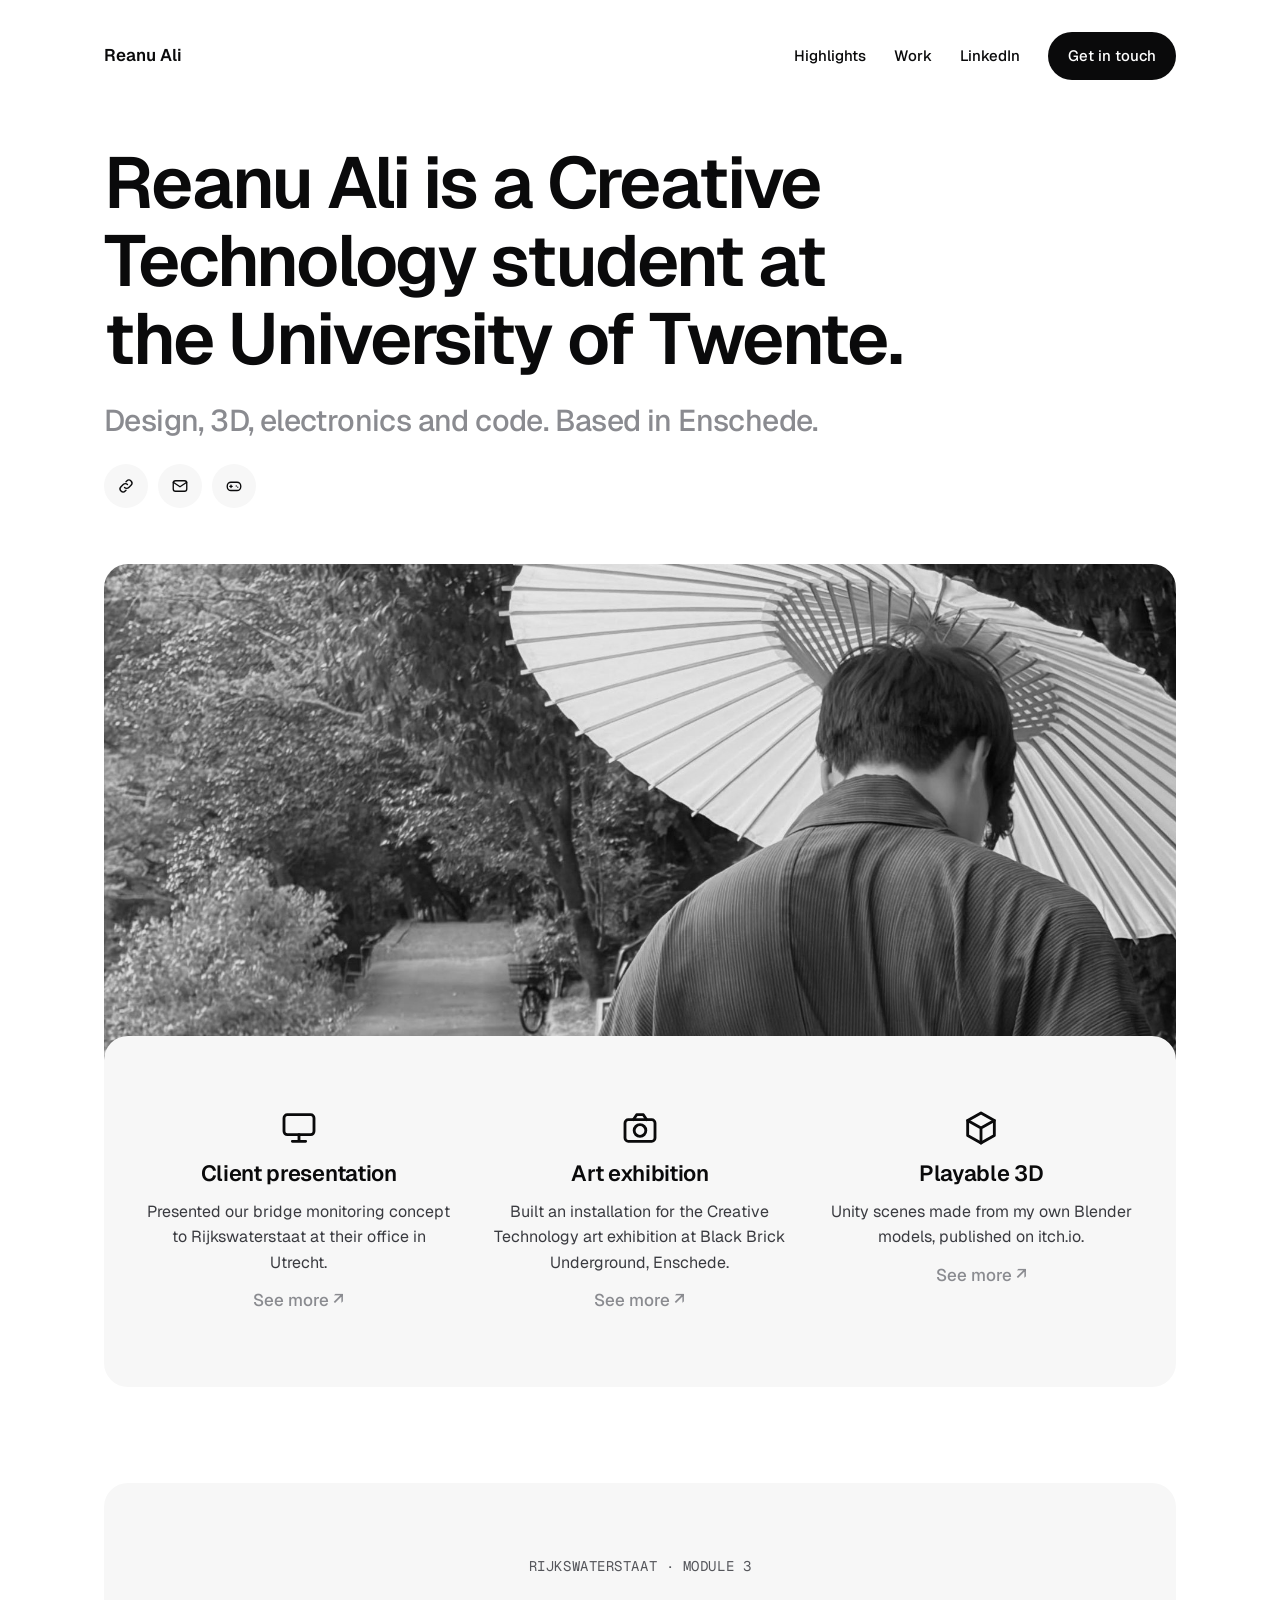
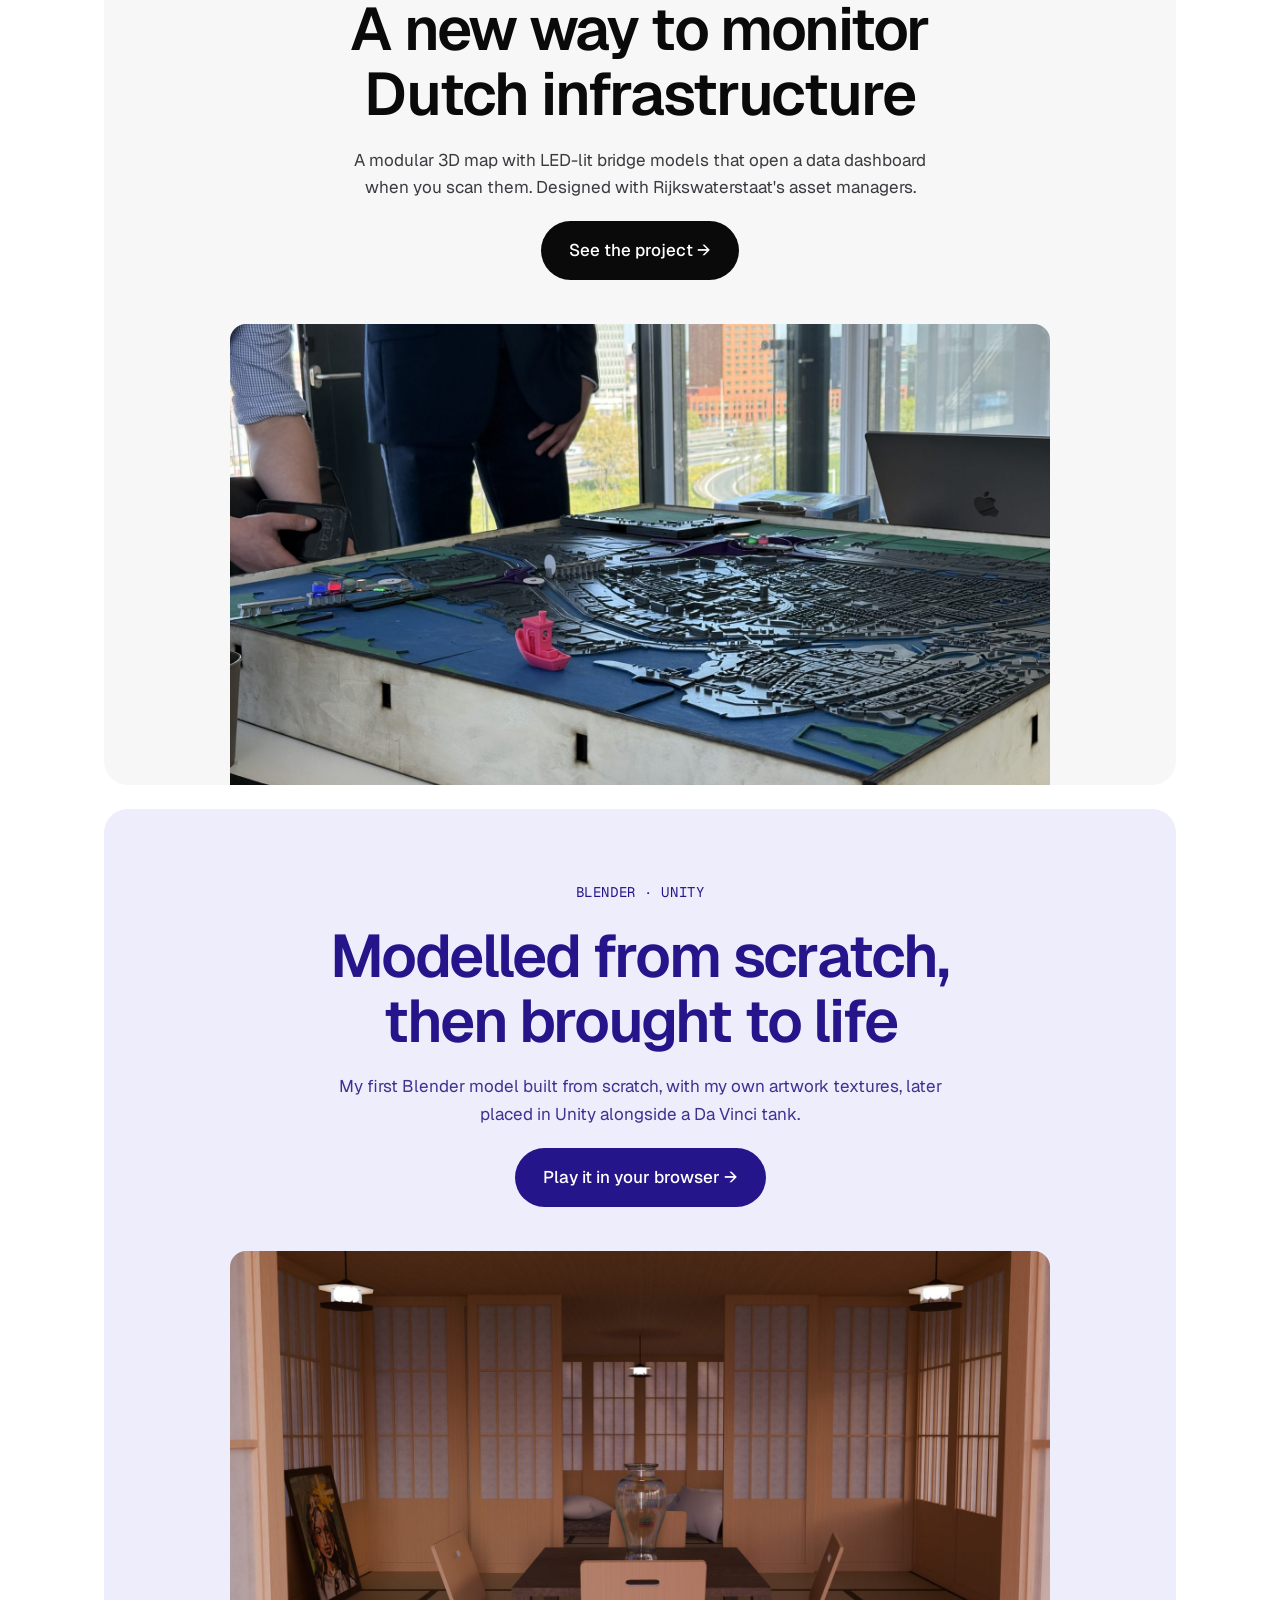
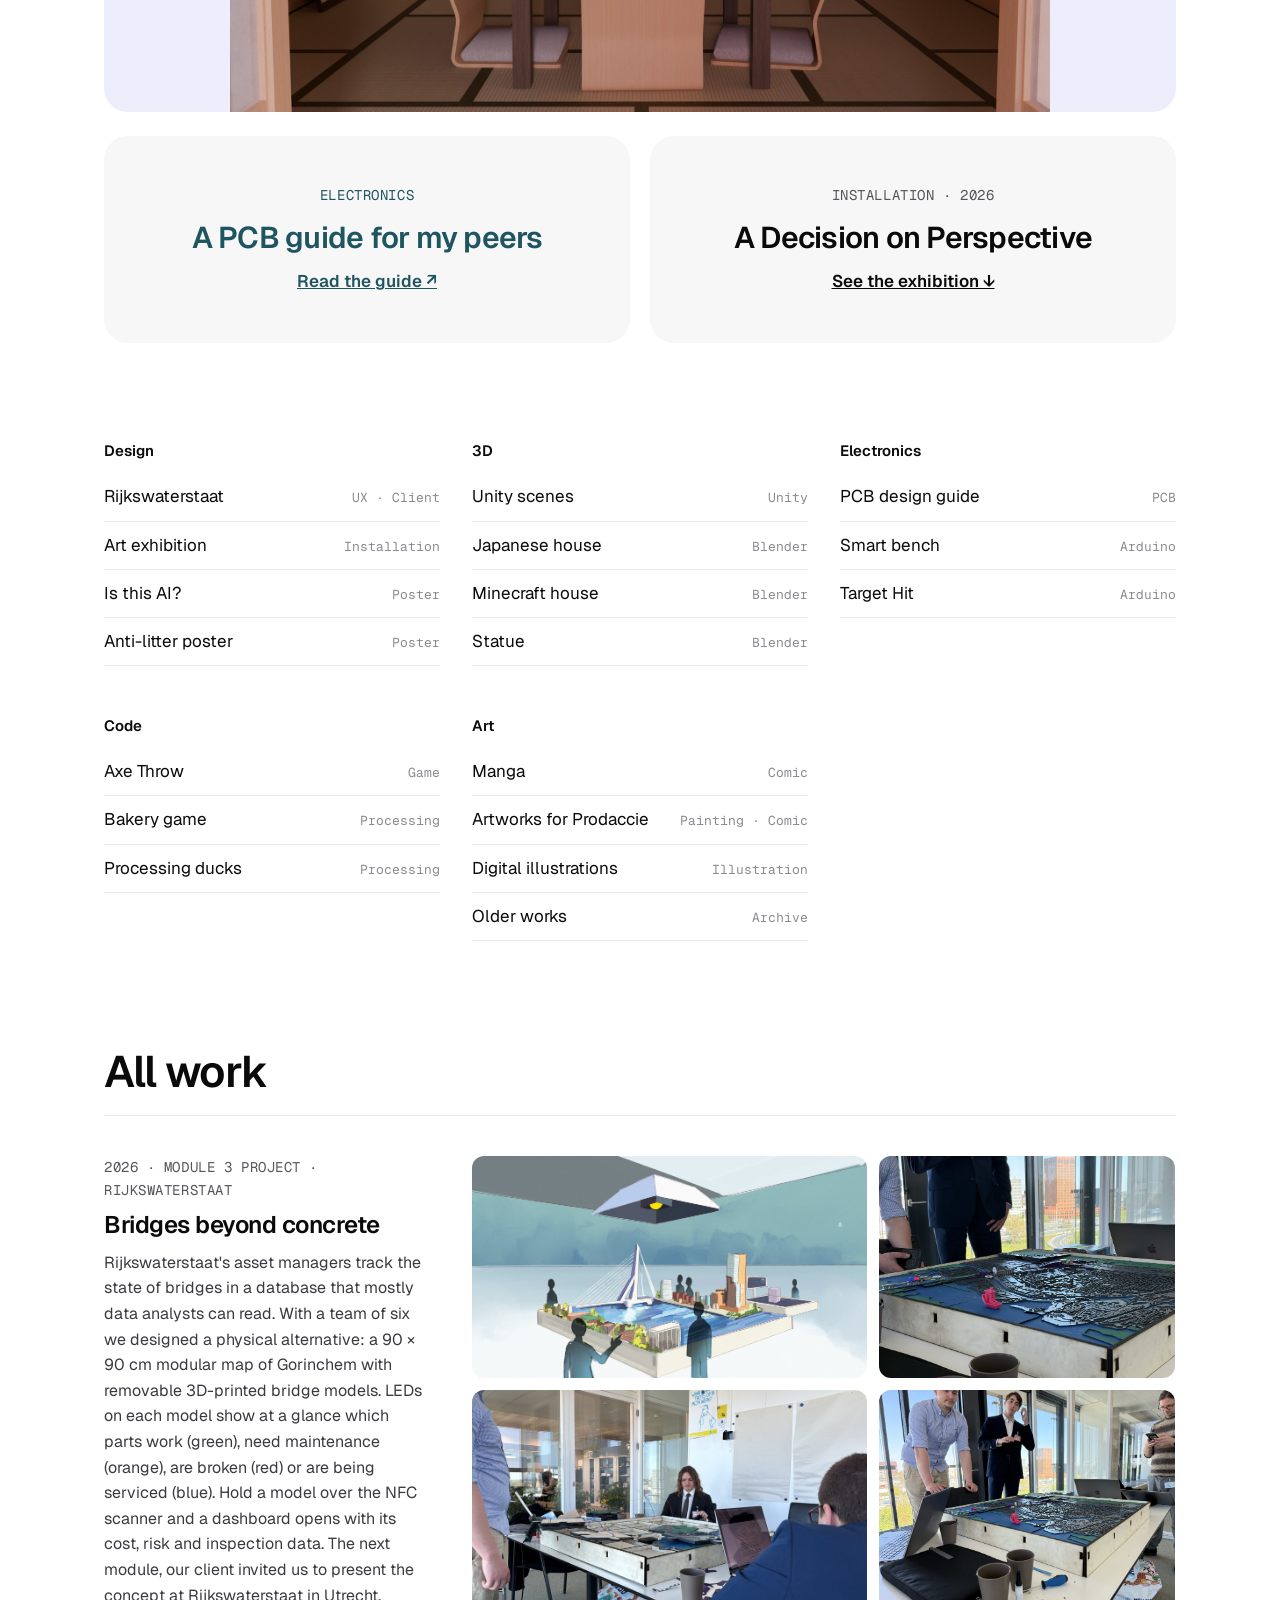
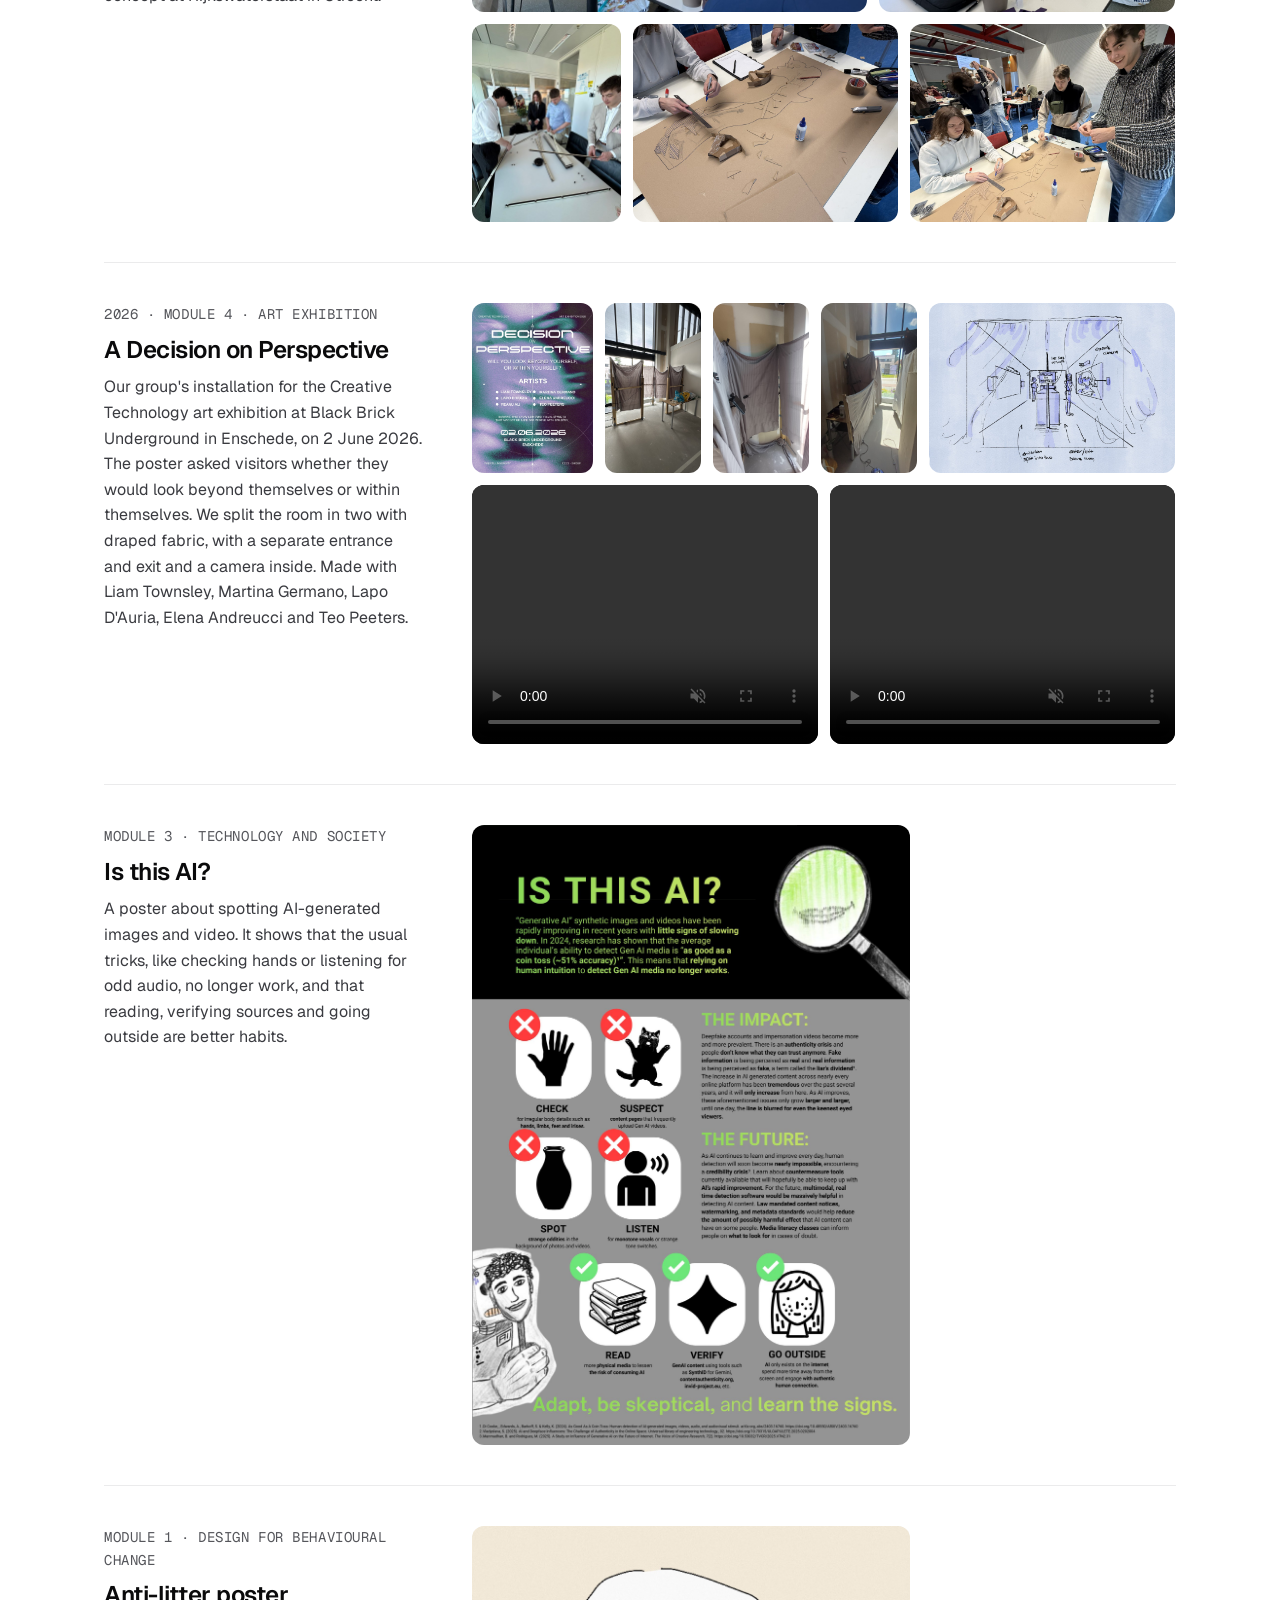
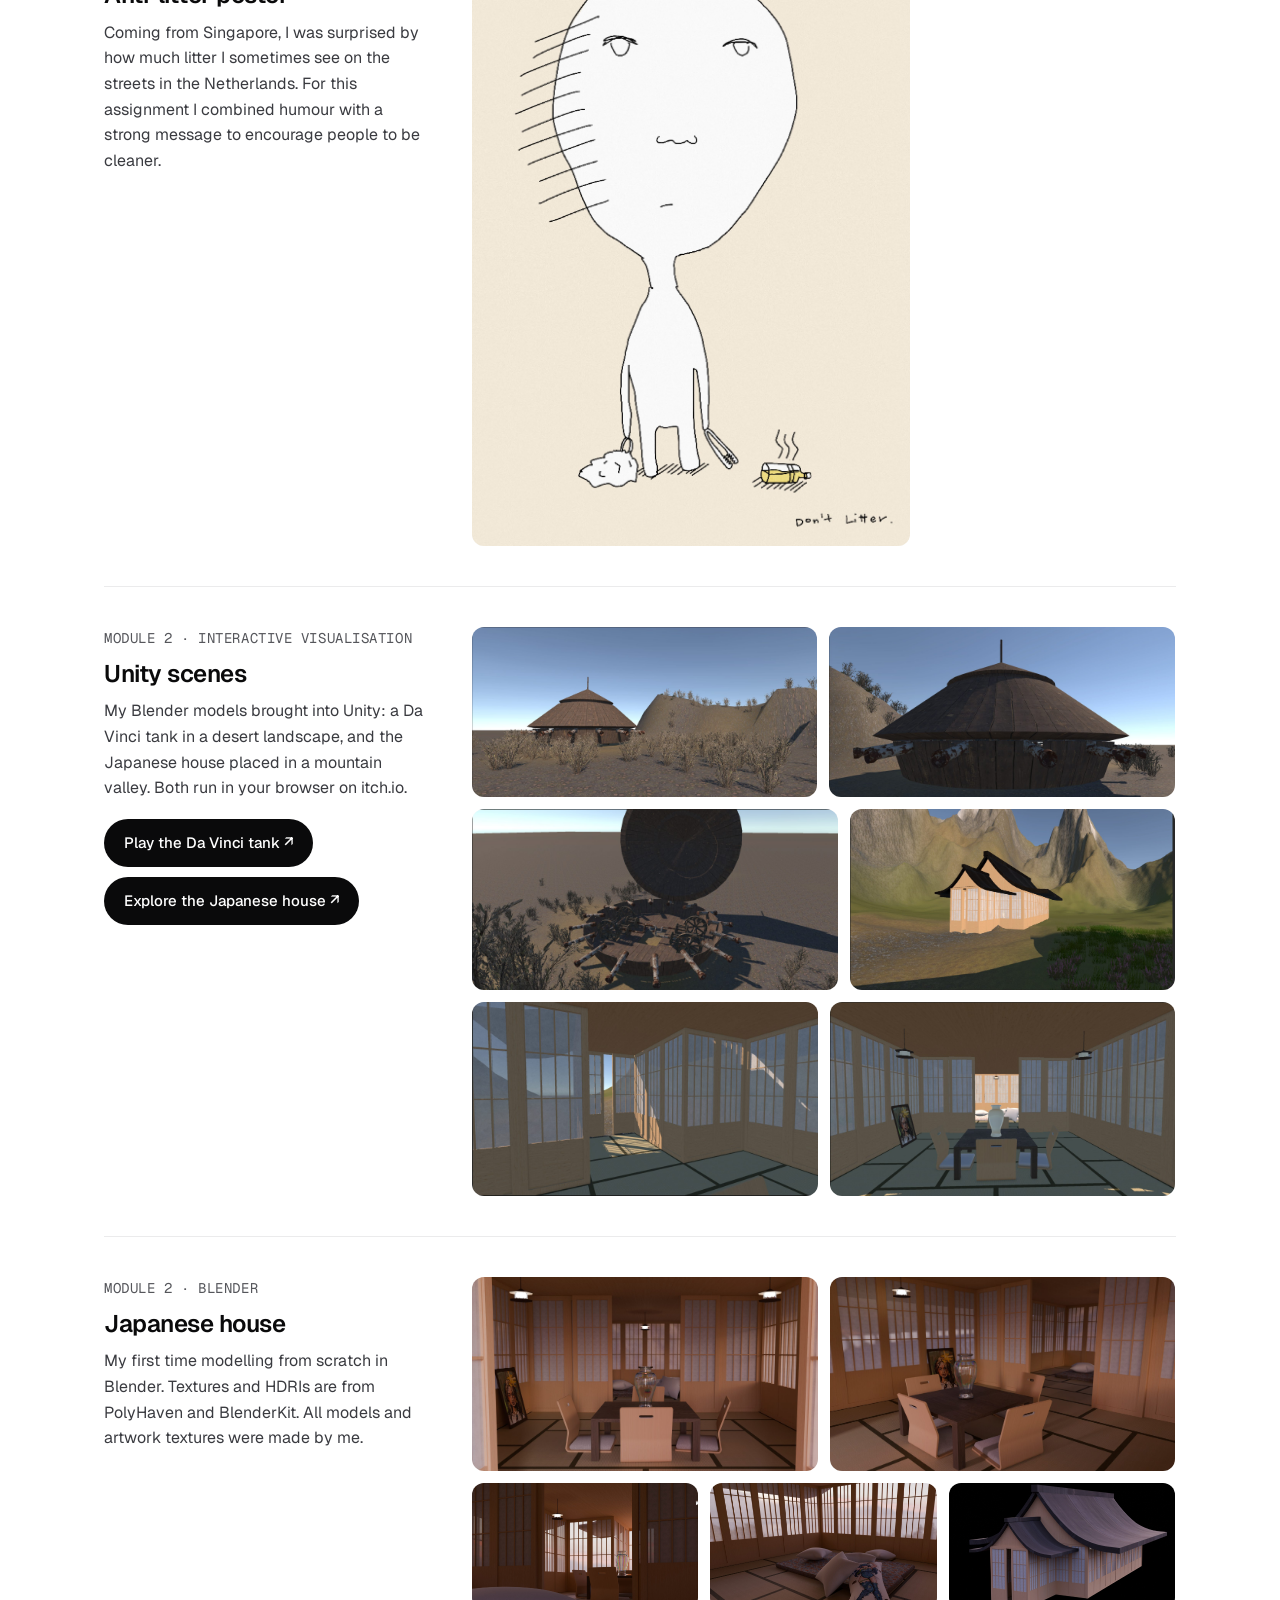
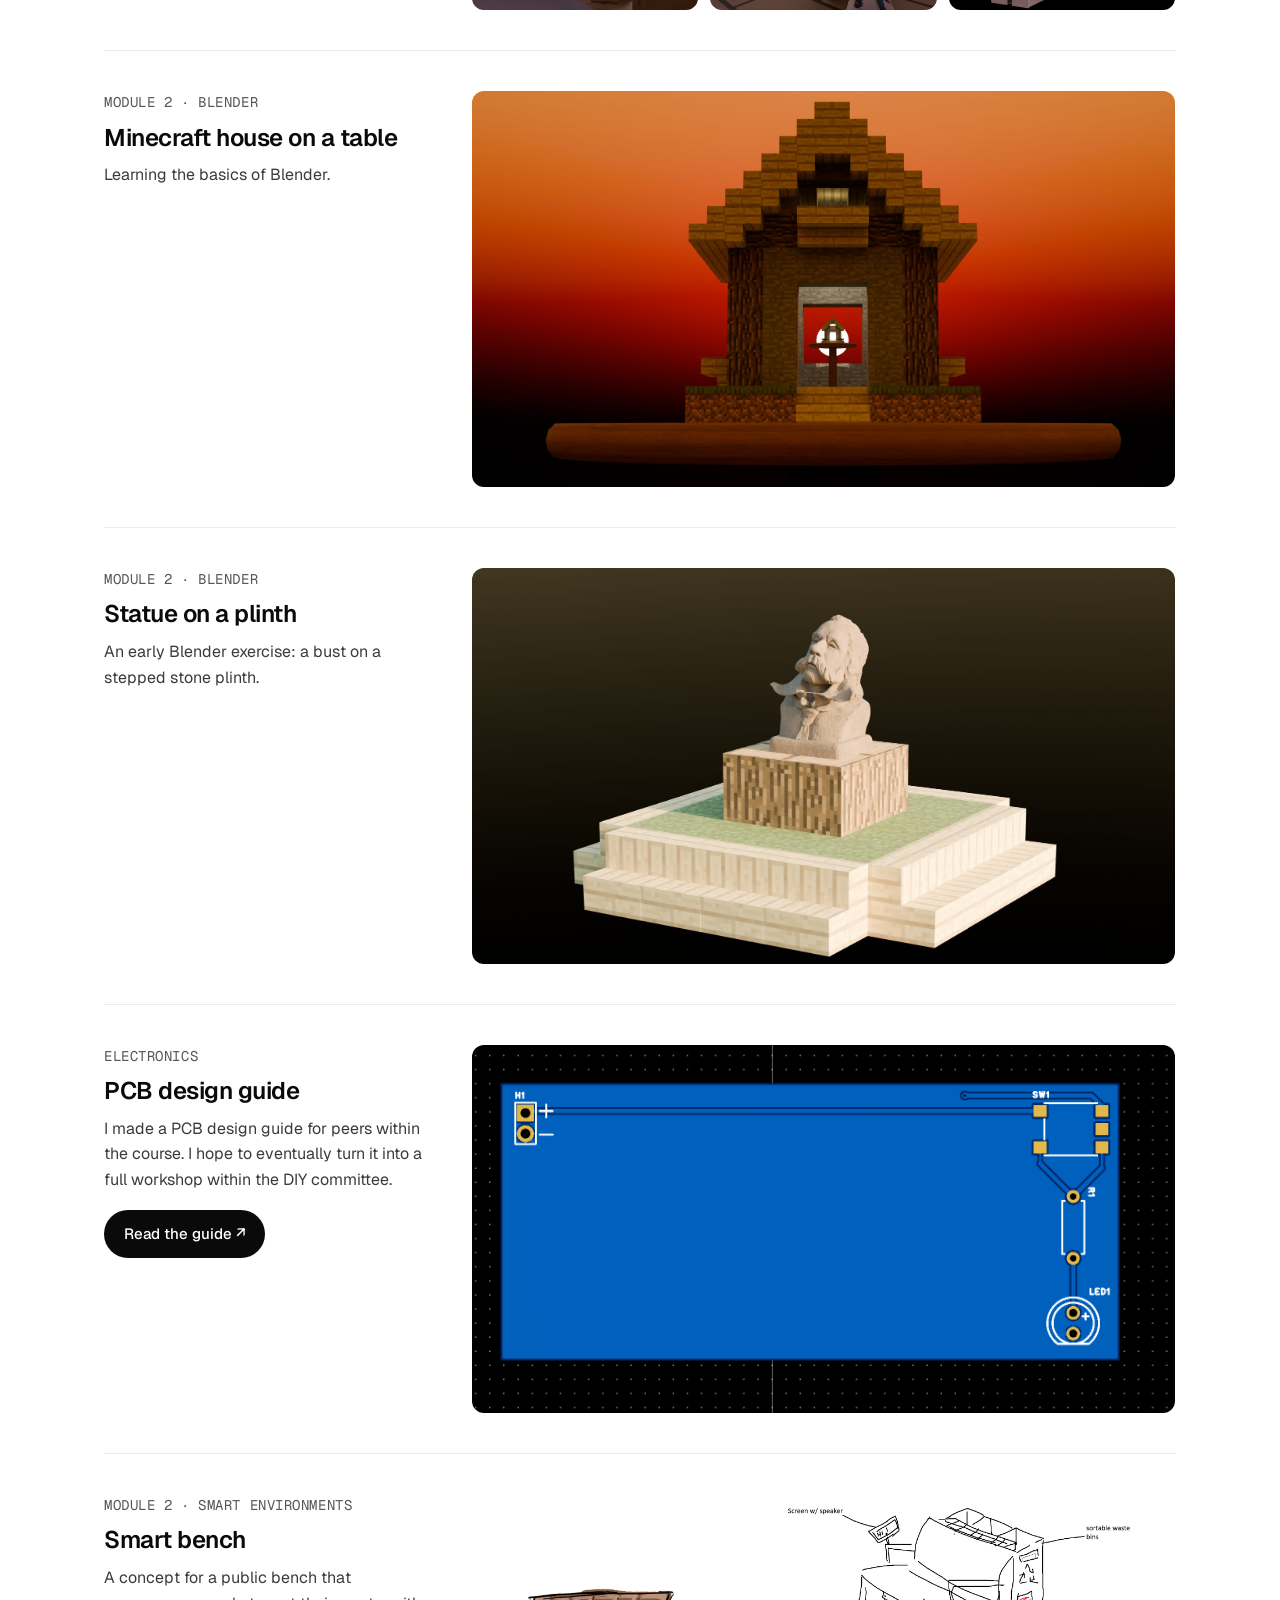
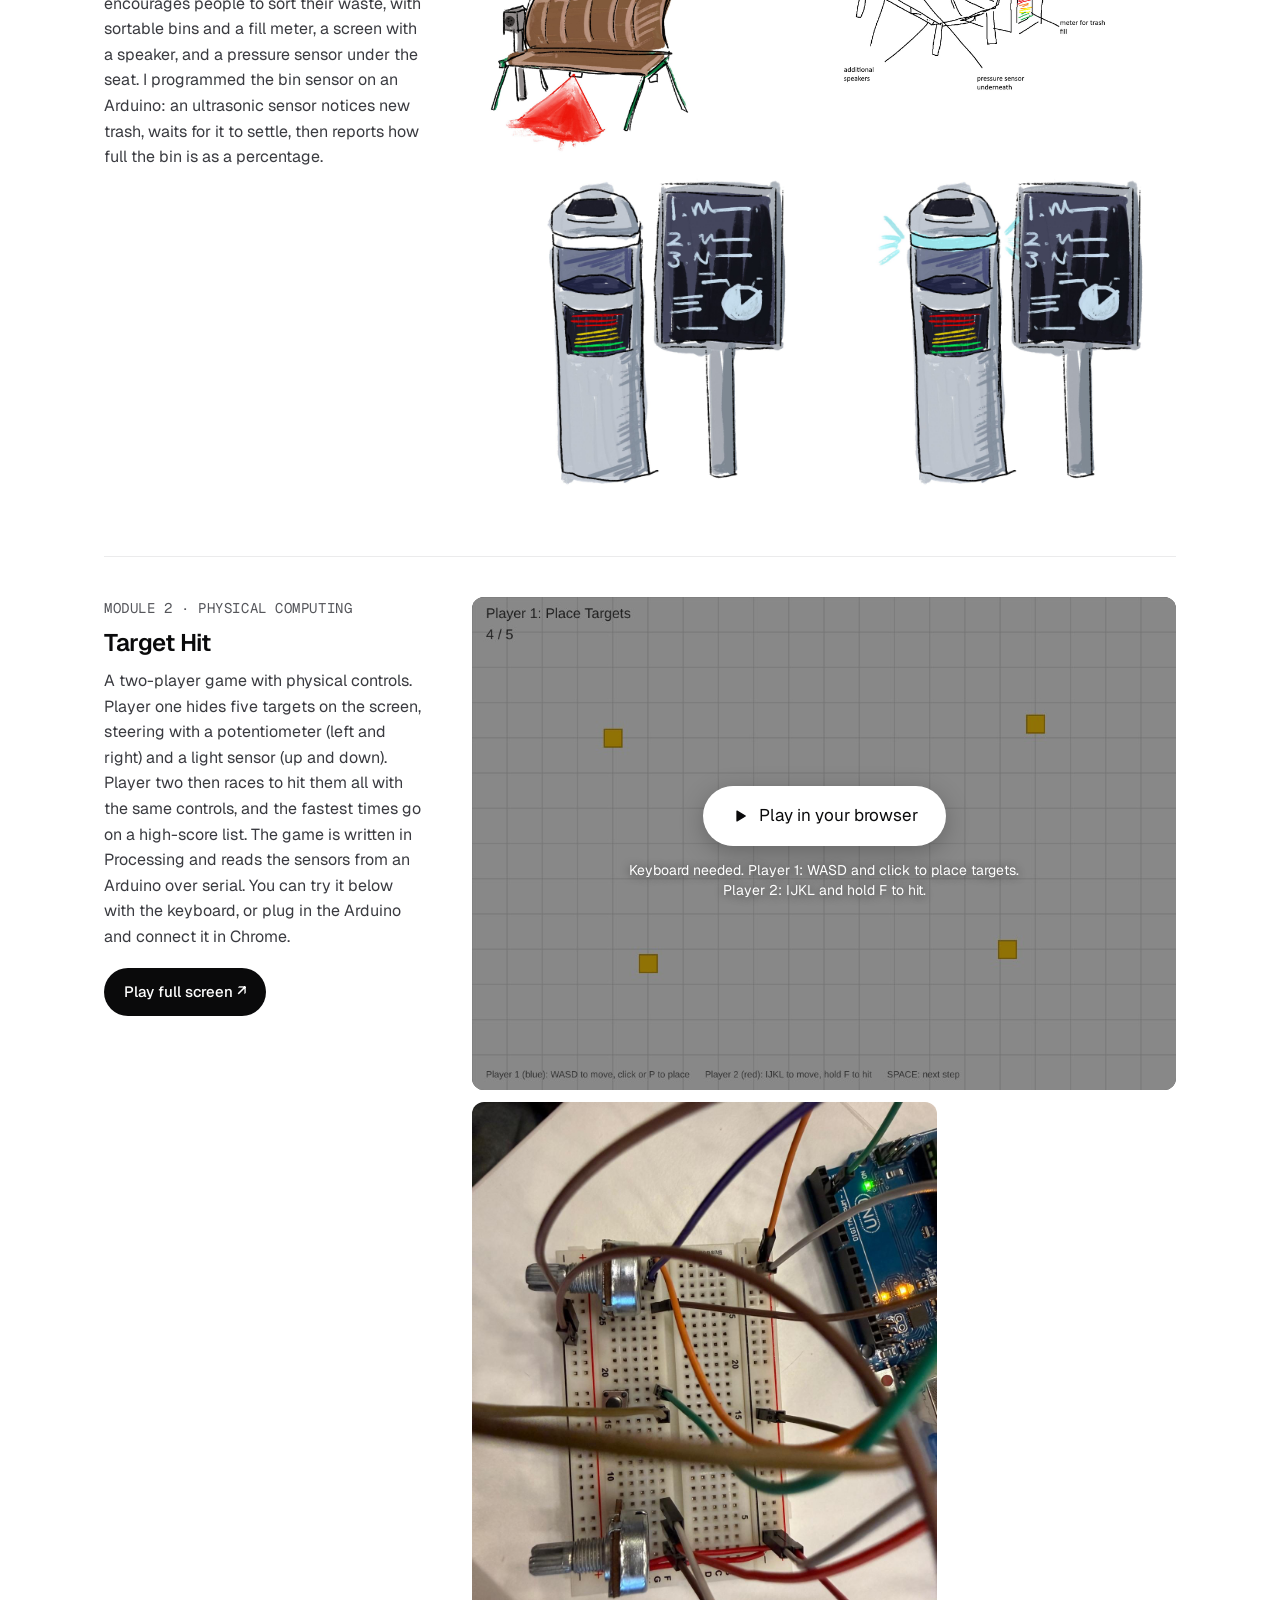
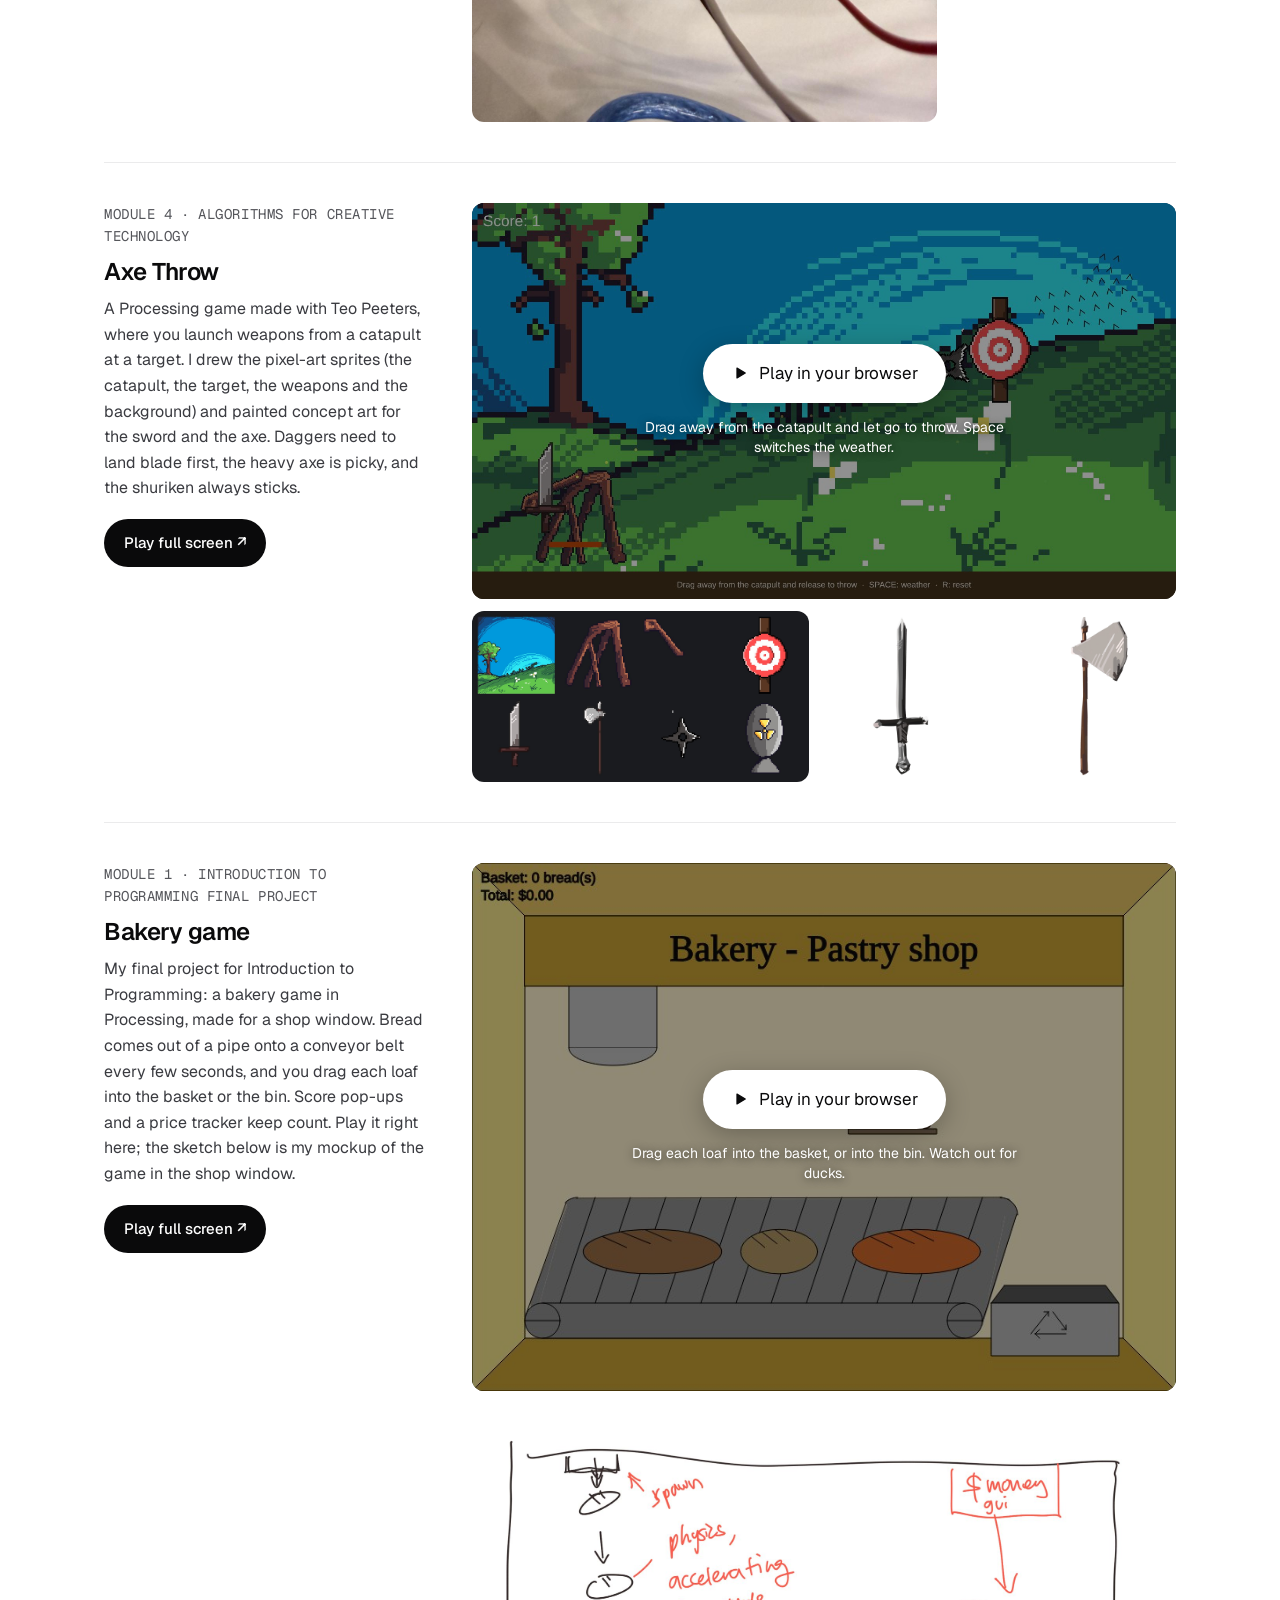
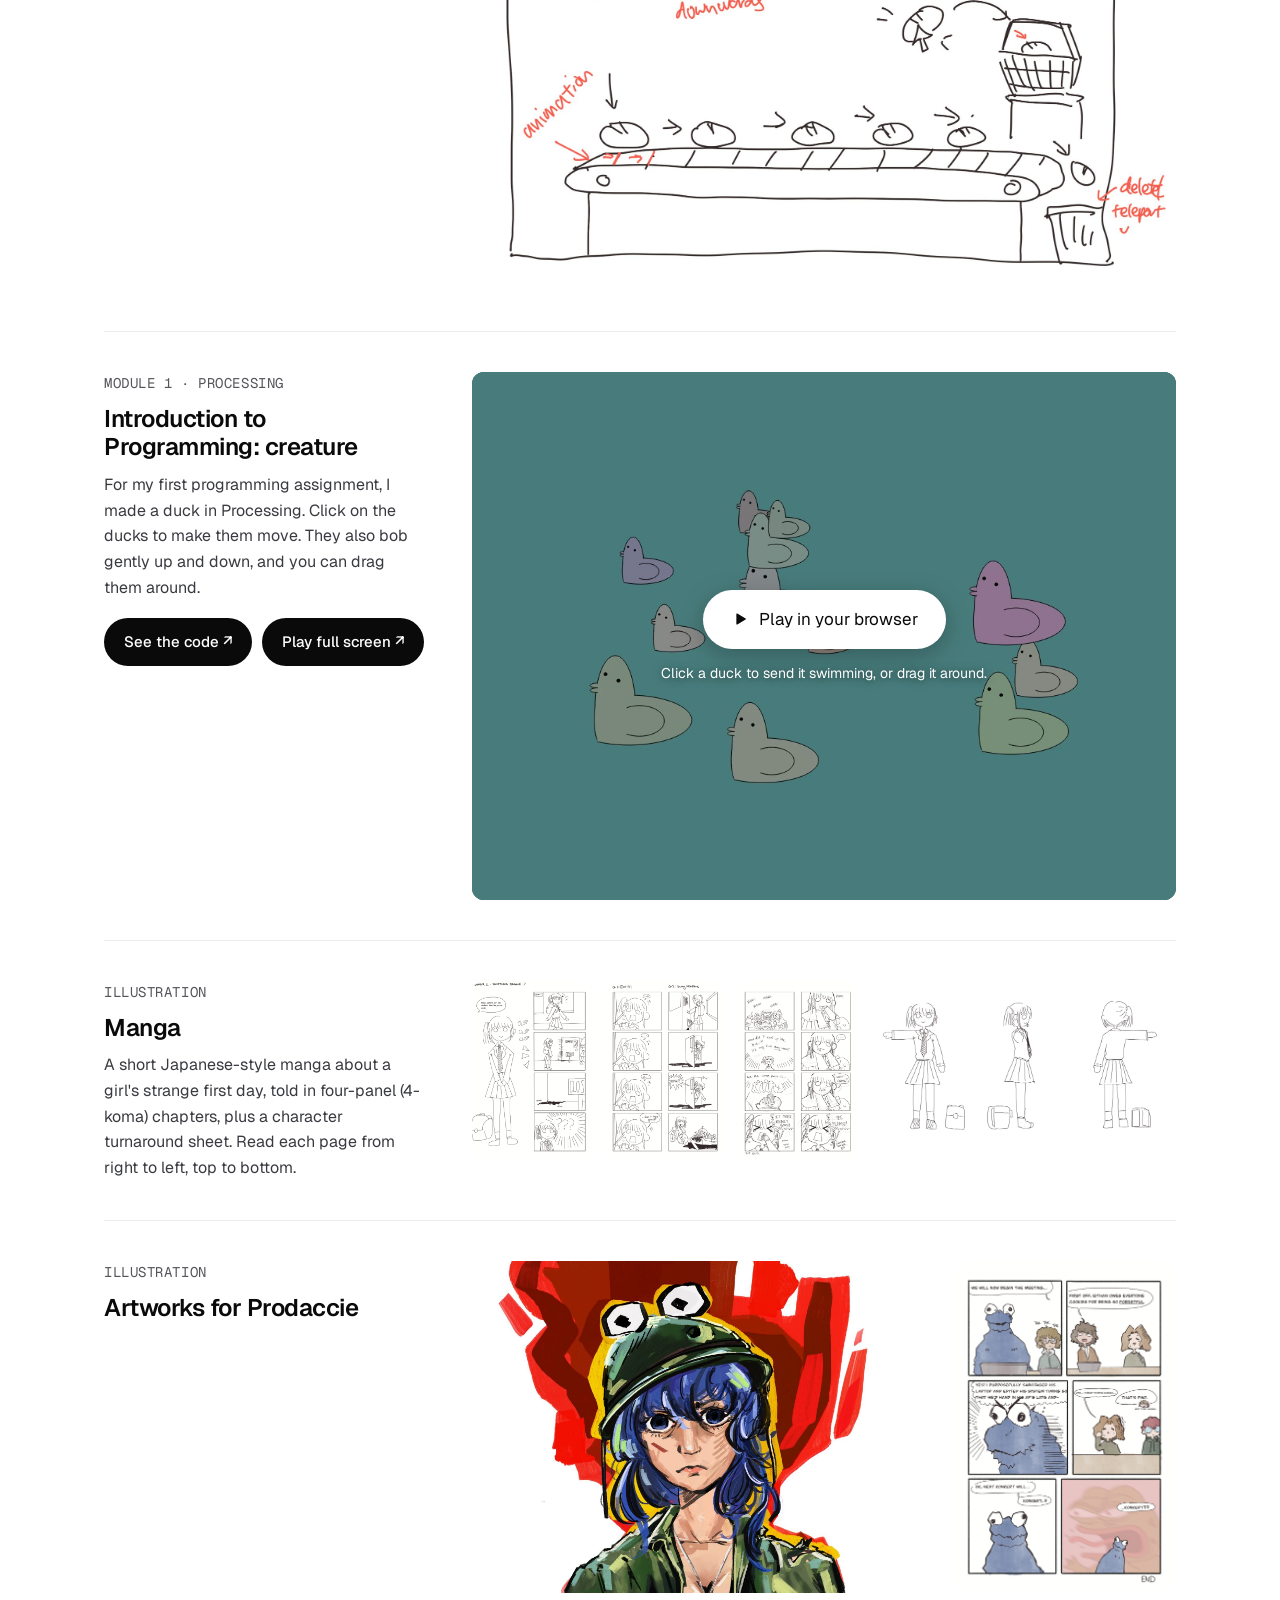
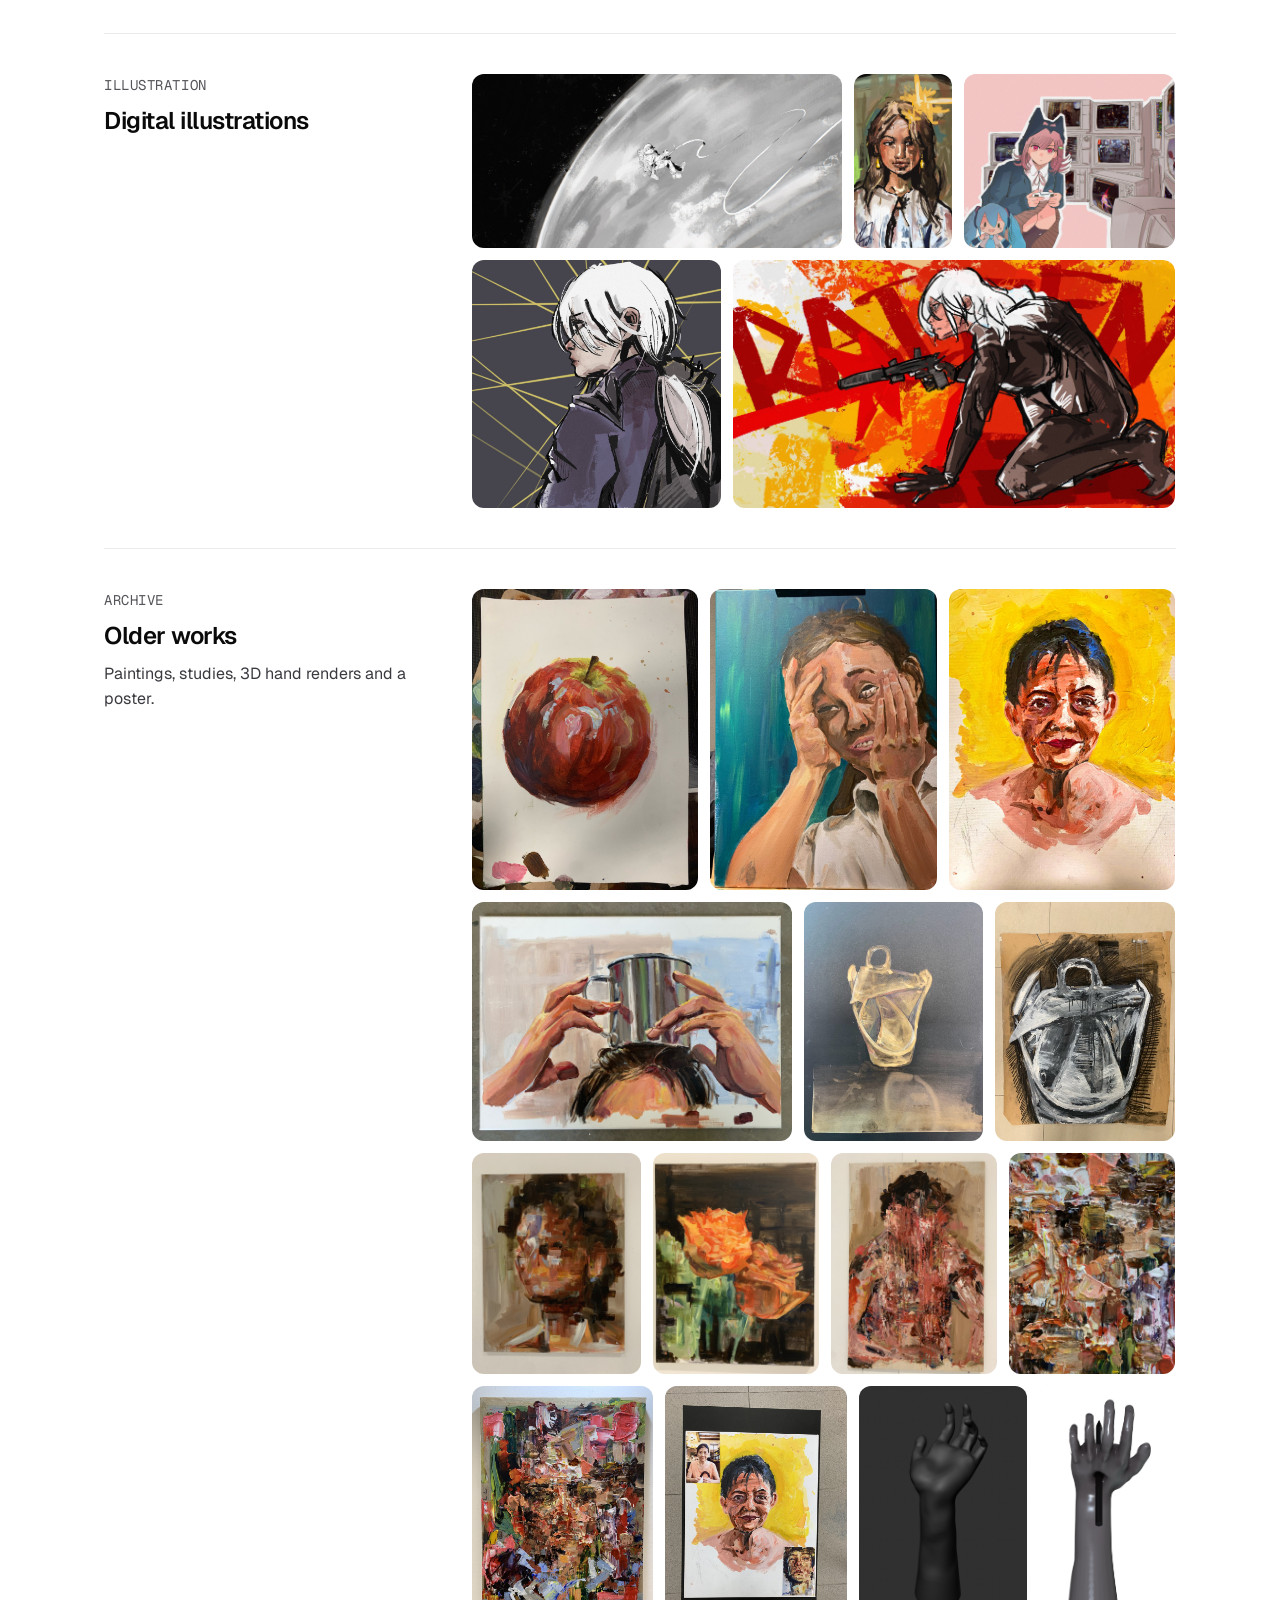
==== commit 1e3b6227: "Galleries: lay out once at startup, not only on the first resize event Co-Authored-By: Claude Opus 5" ====
--- a/index.html
+++ b/index.html
@@ -12,7 +12,7 @@
   <link rel="stylesheet" href="https://fonts.googleapis.com/css2?family=Geist:wght@400;500;600&amp;family=Geist+Mono:wght@400;500&amp;display=swap">
 
   <!-- All the styling lives in style.css -->
-  <link rel="stylesheet" href="style.css?v=3">
+  <link rel="stylesheet" href="style.css?v=4">
 </head>
 <body>
 
@@ -111,8 +111,8 @@
 </footer>
 
 <!-- Content first, then the script that builds the page from it -->
-<script src="content.js?v=3"></script>
-<script src="render.js?v=3"></script>
+<script src="content.js?v=4"></script>
+<script src="render.js?v=4"></script>
 
 </body>
 </html>
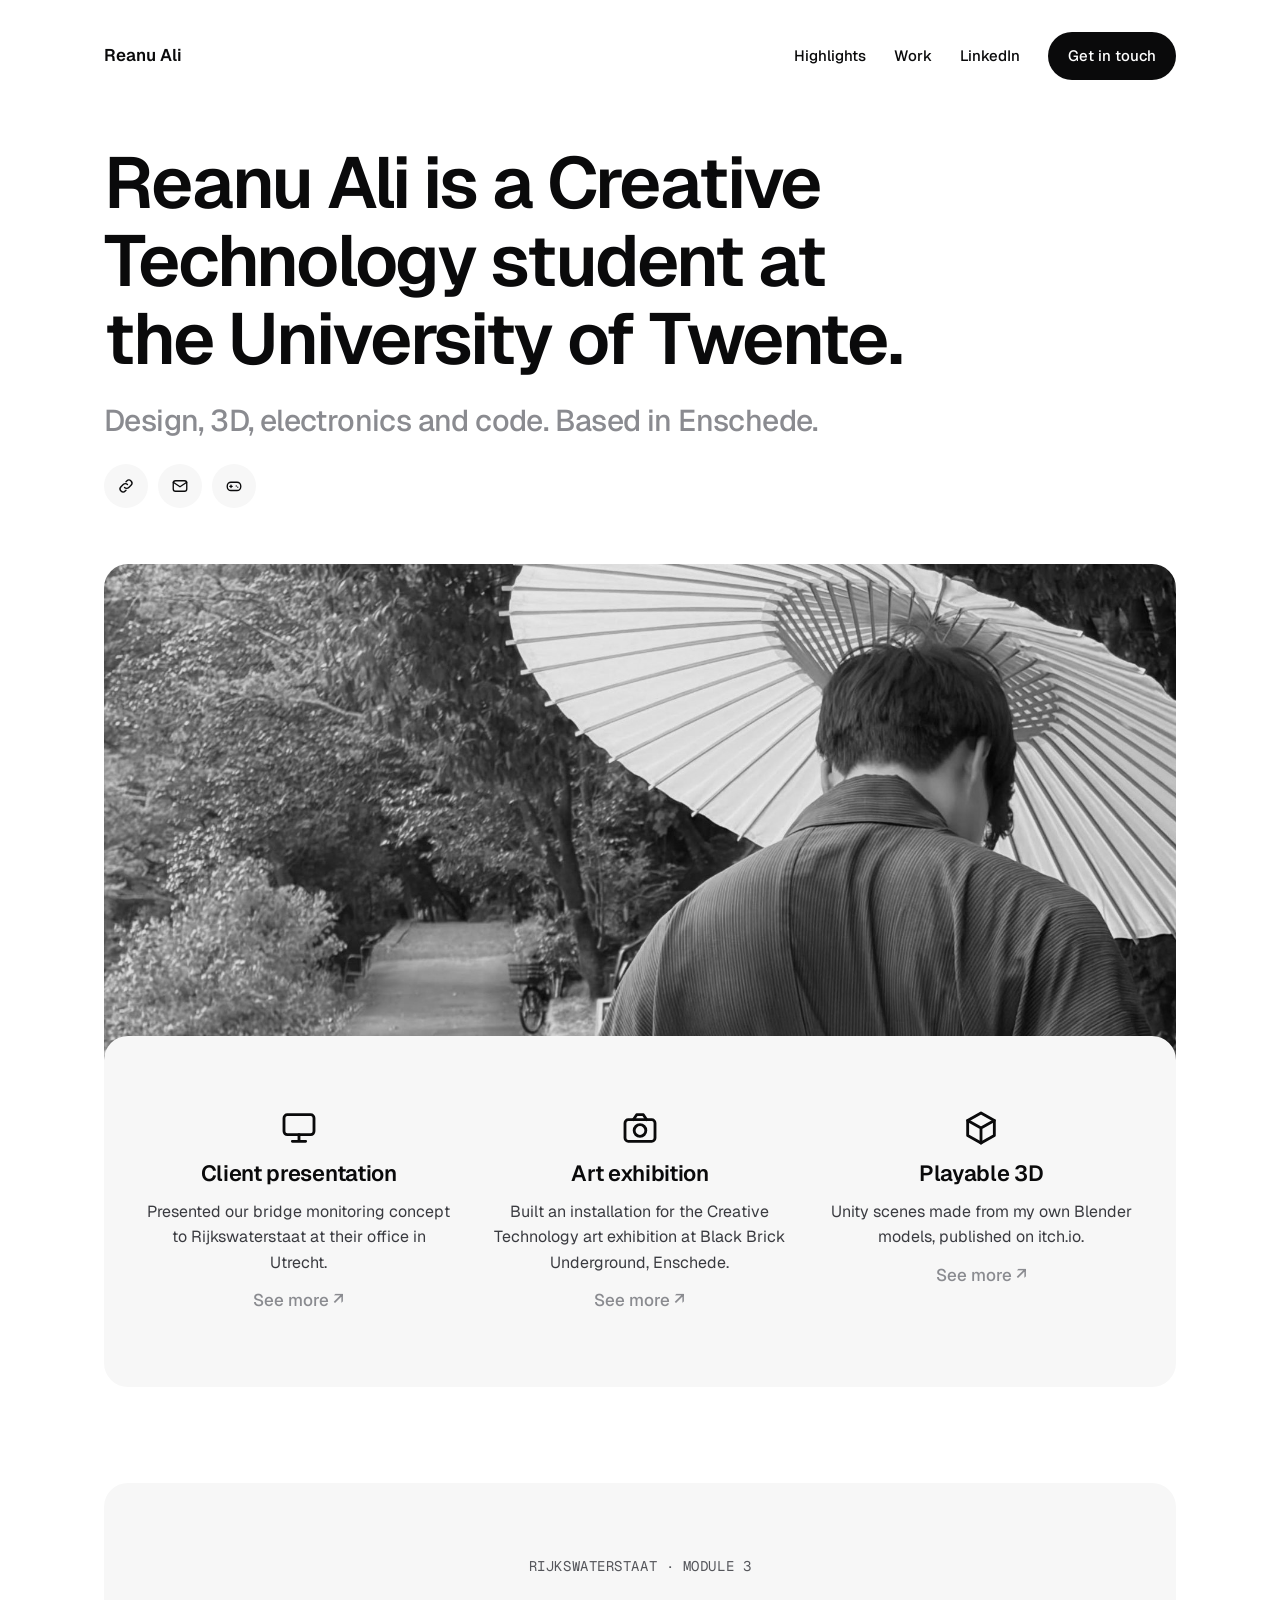
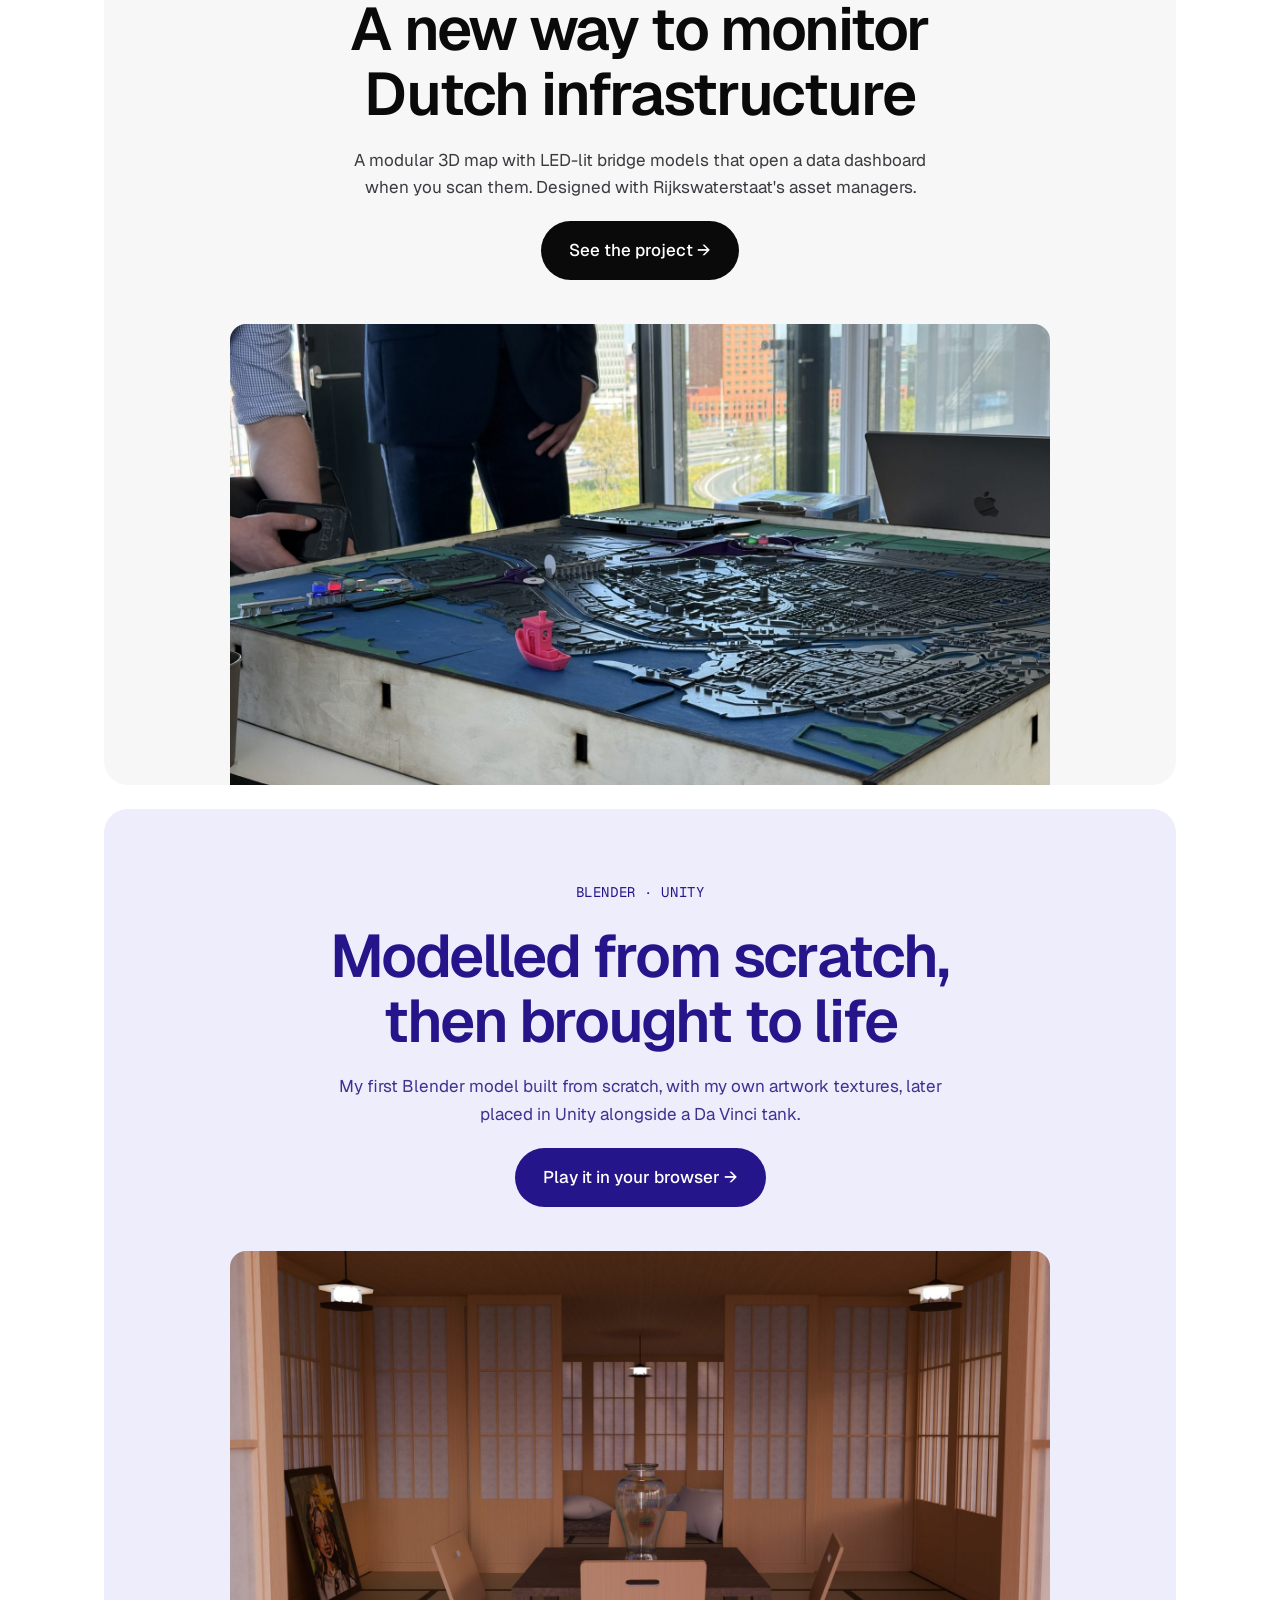
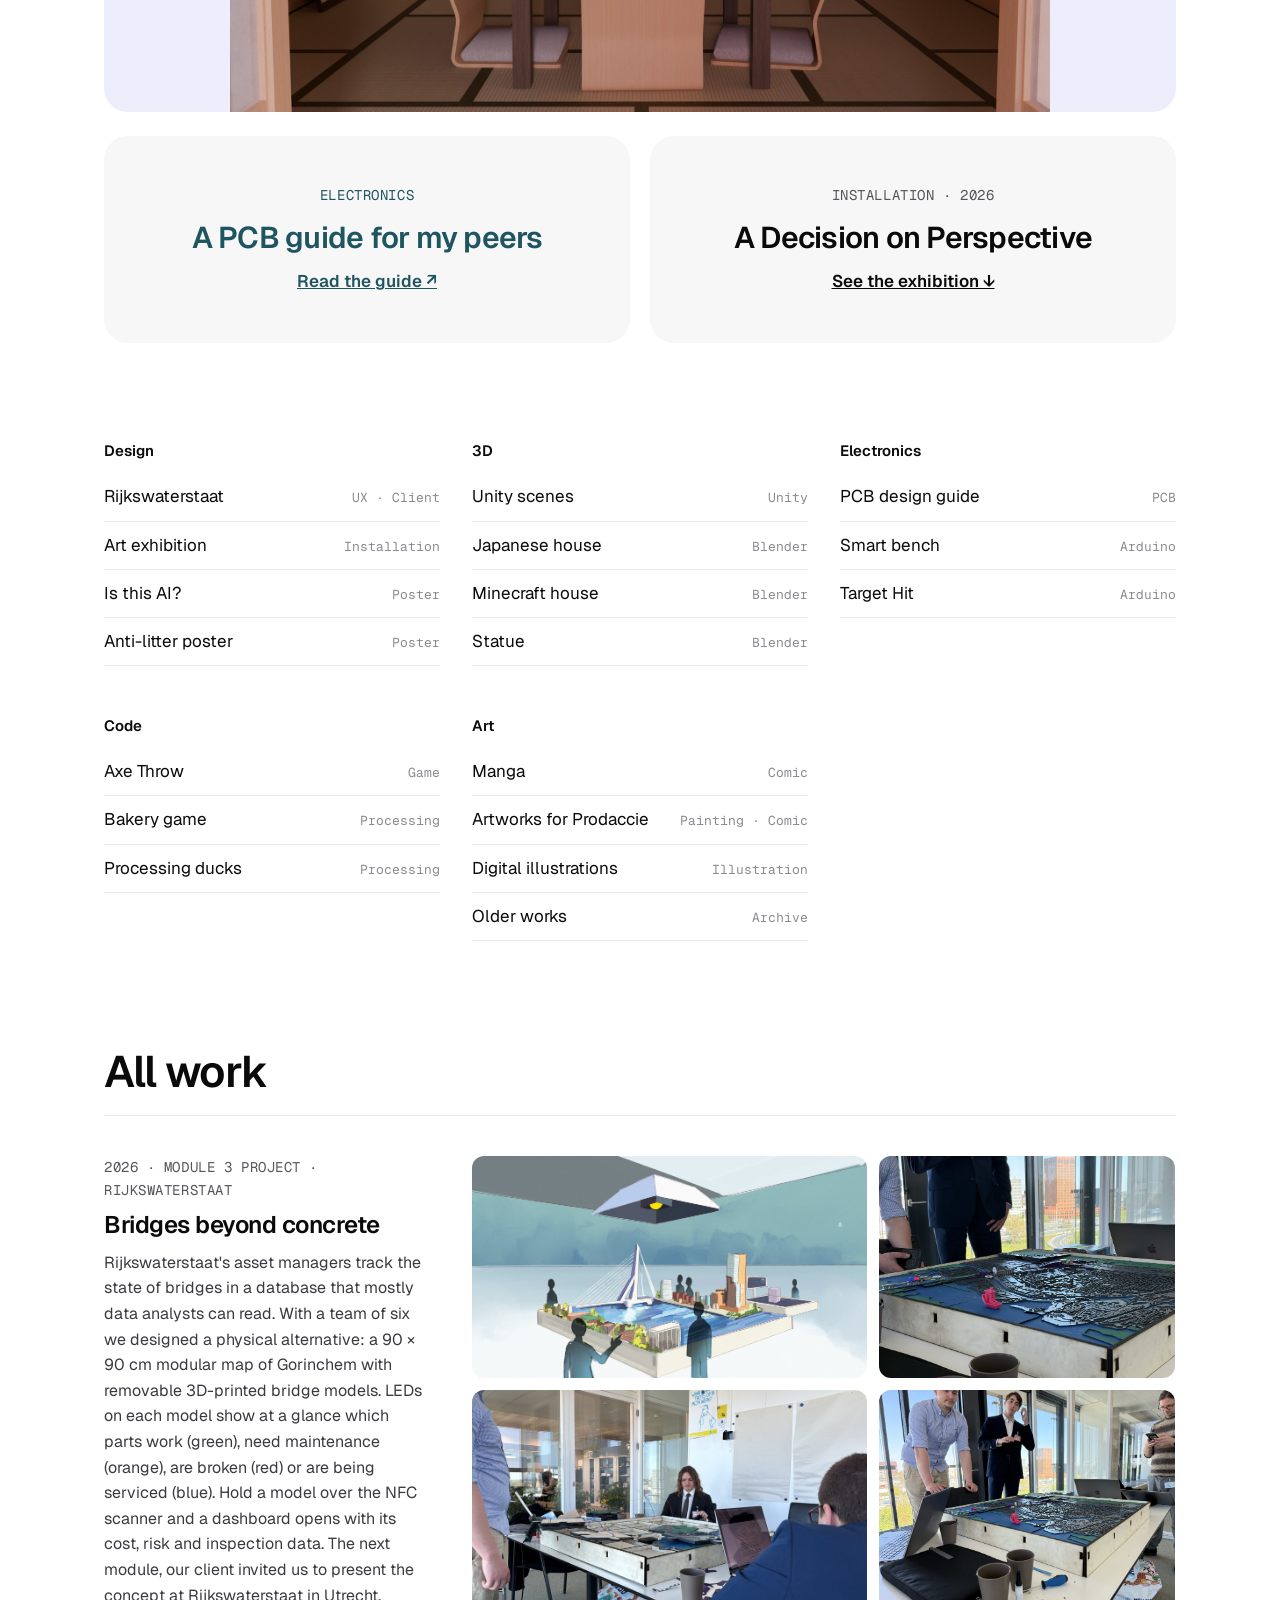
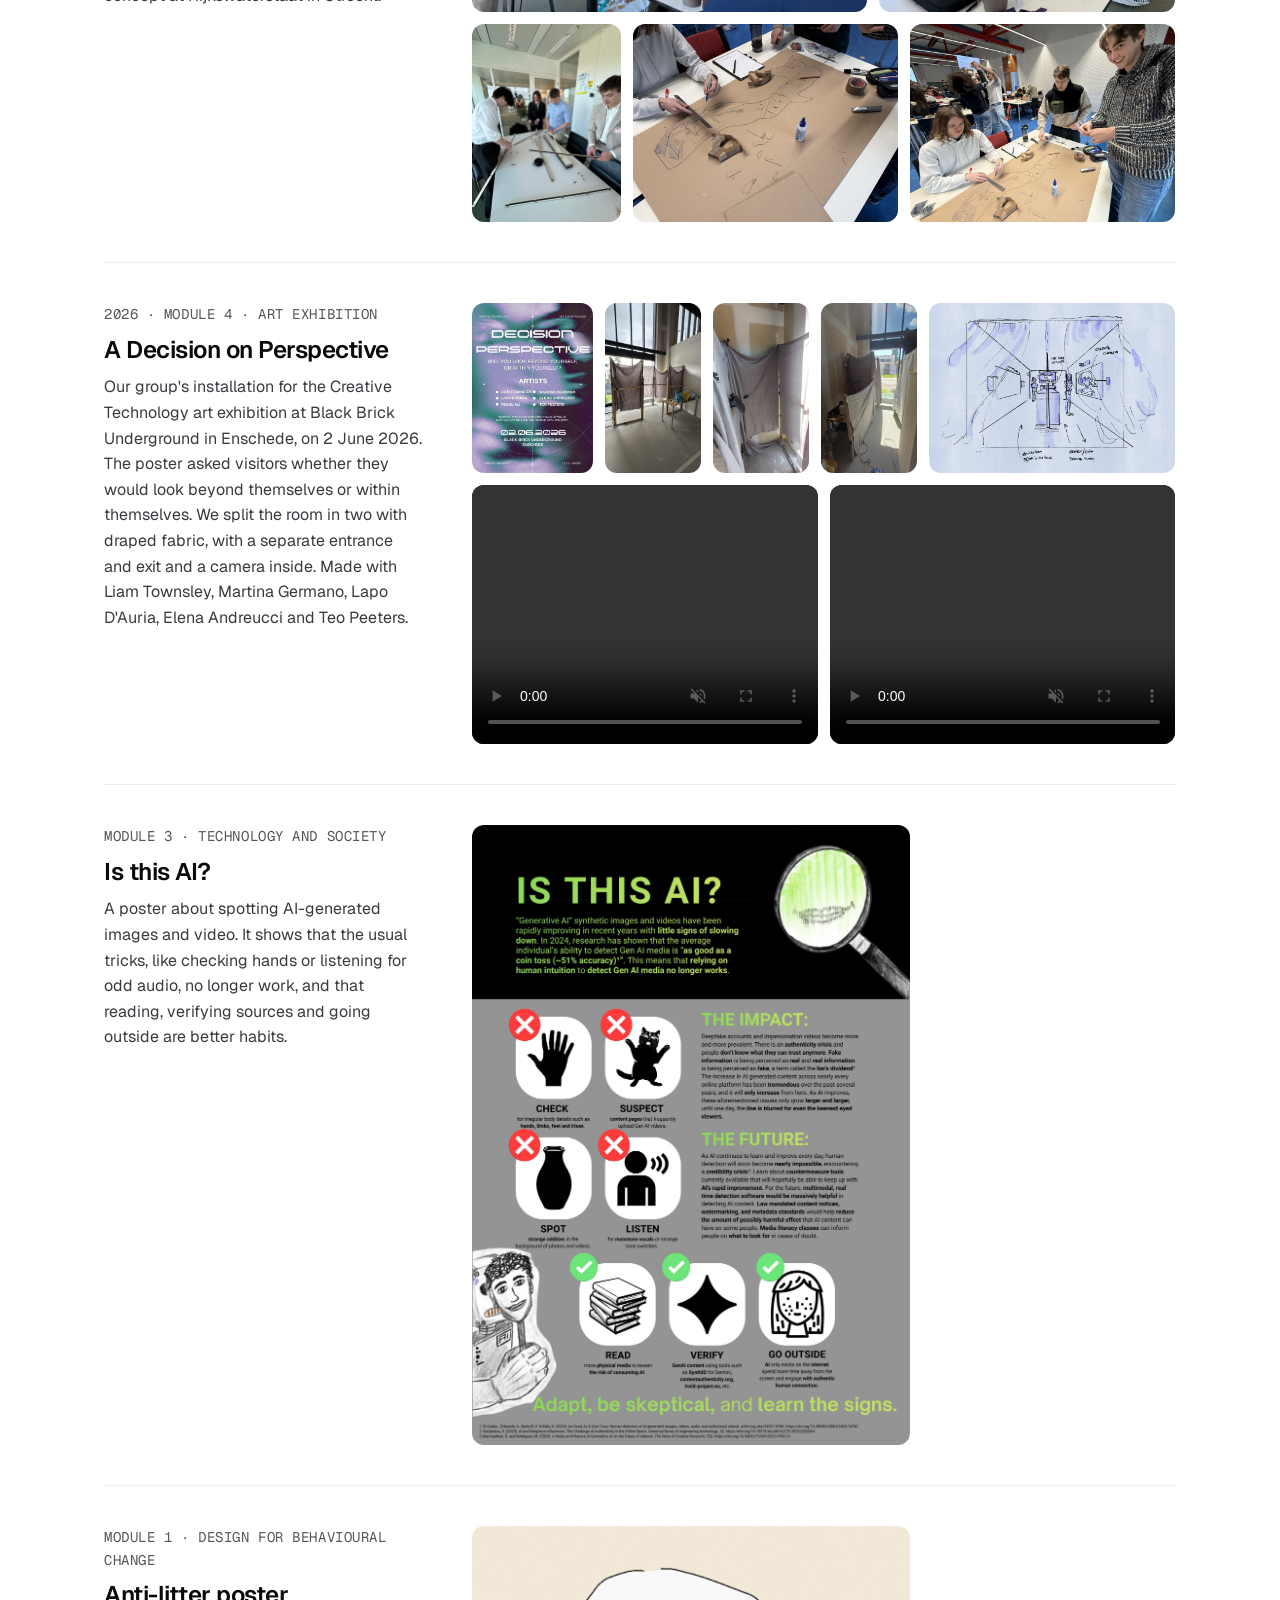
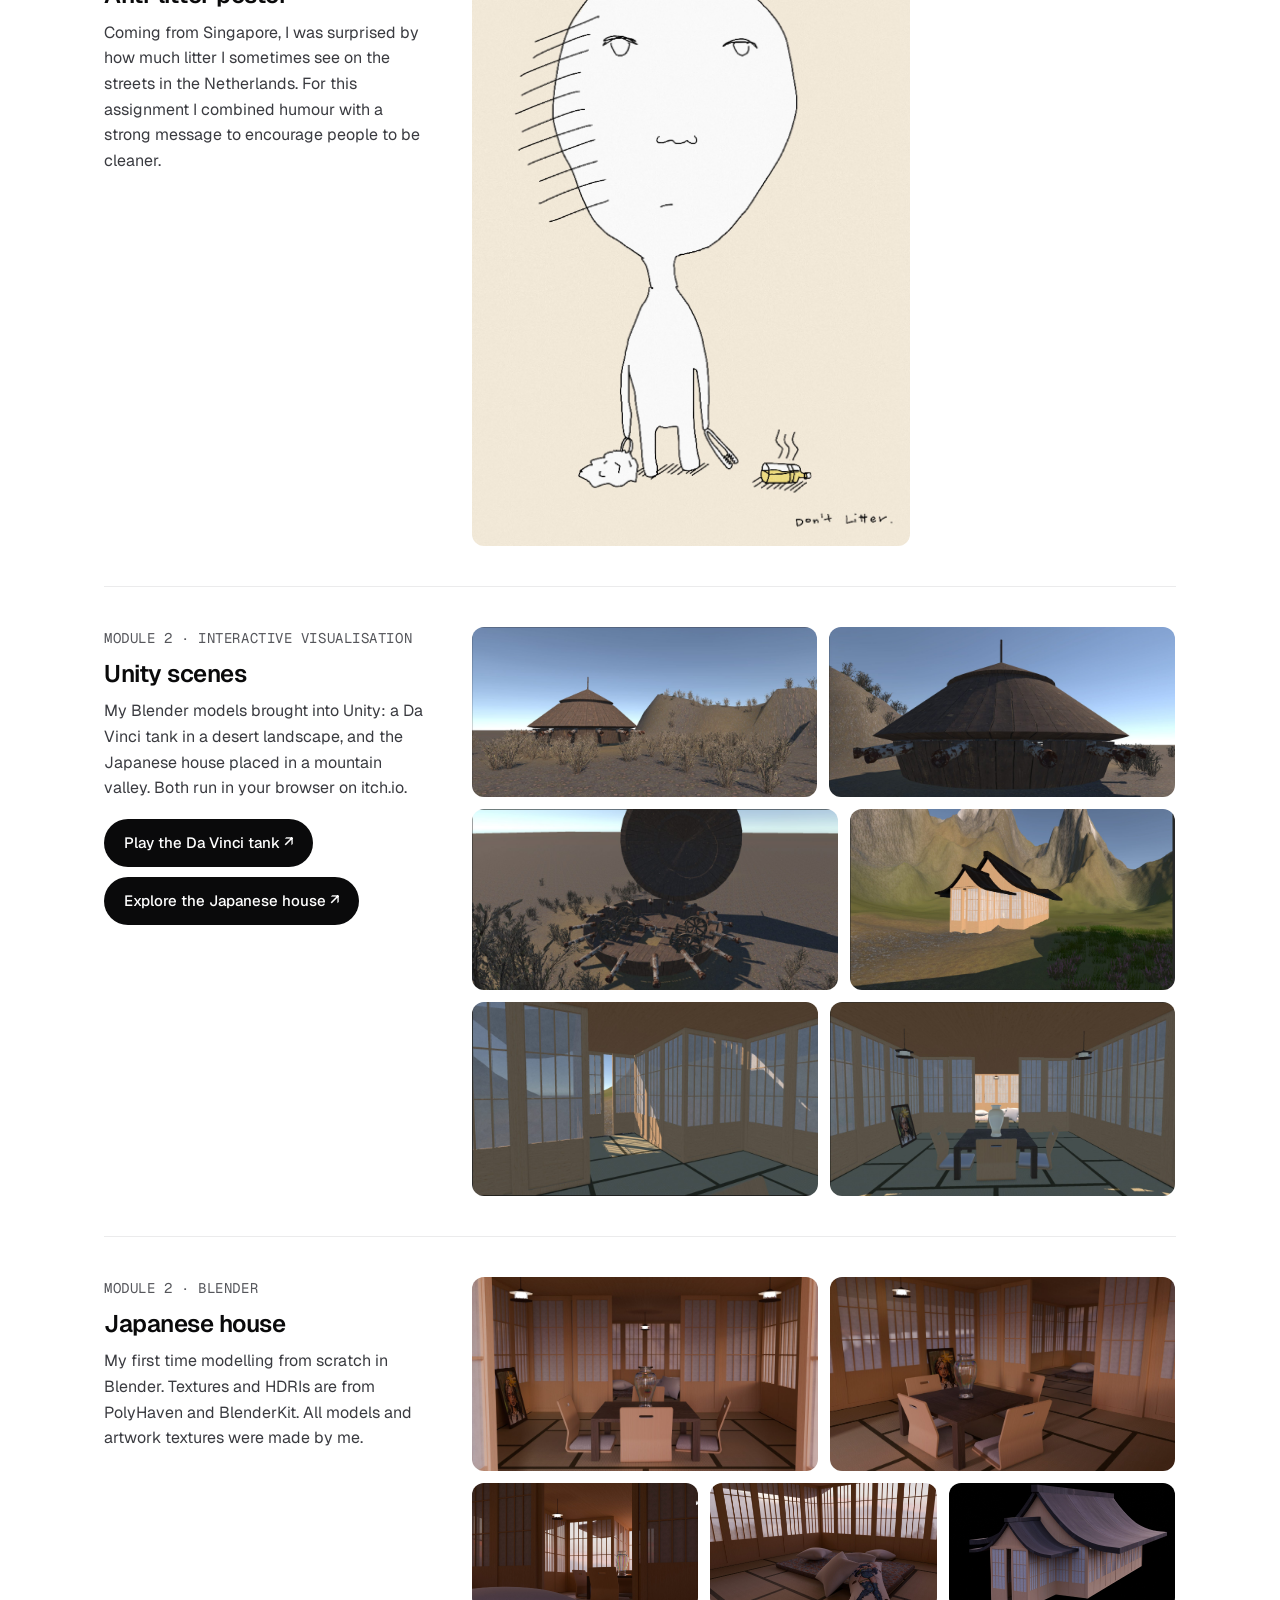
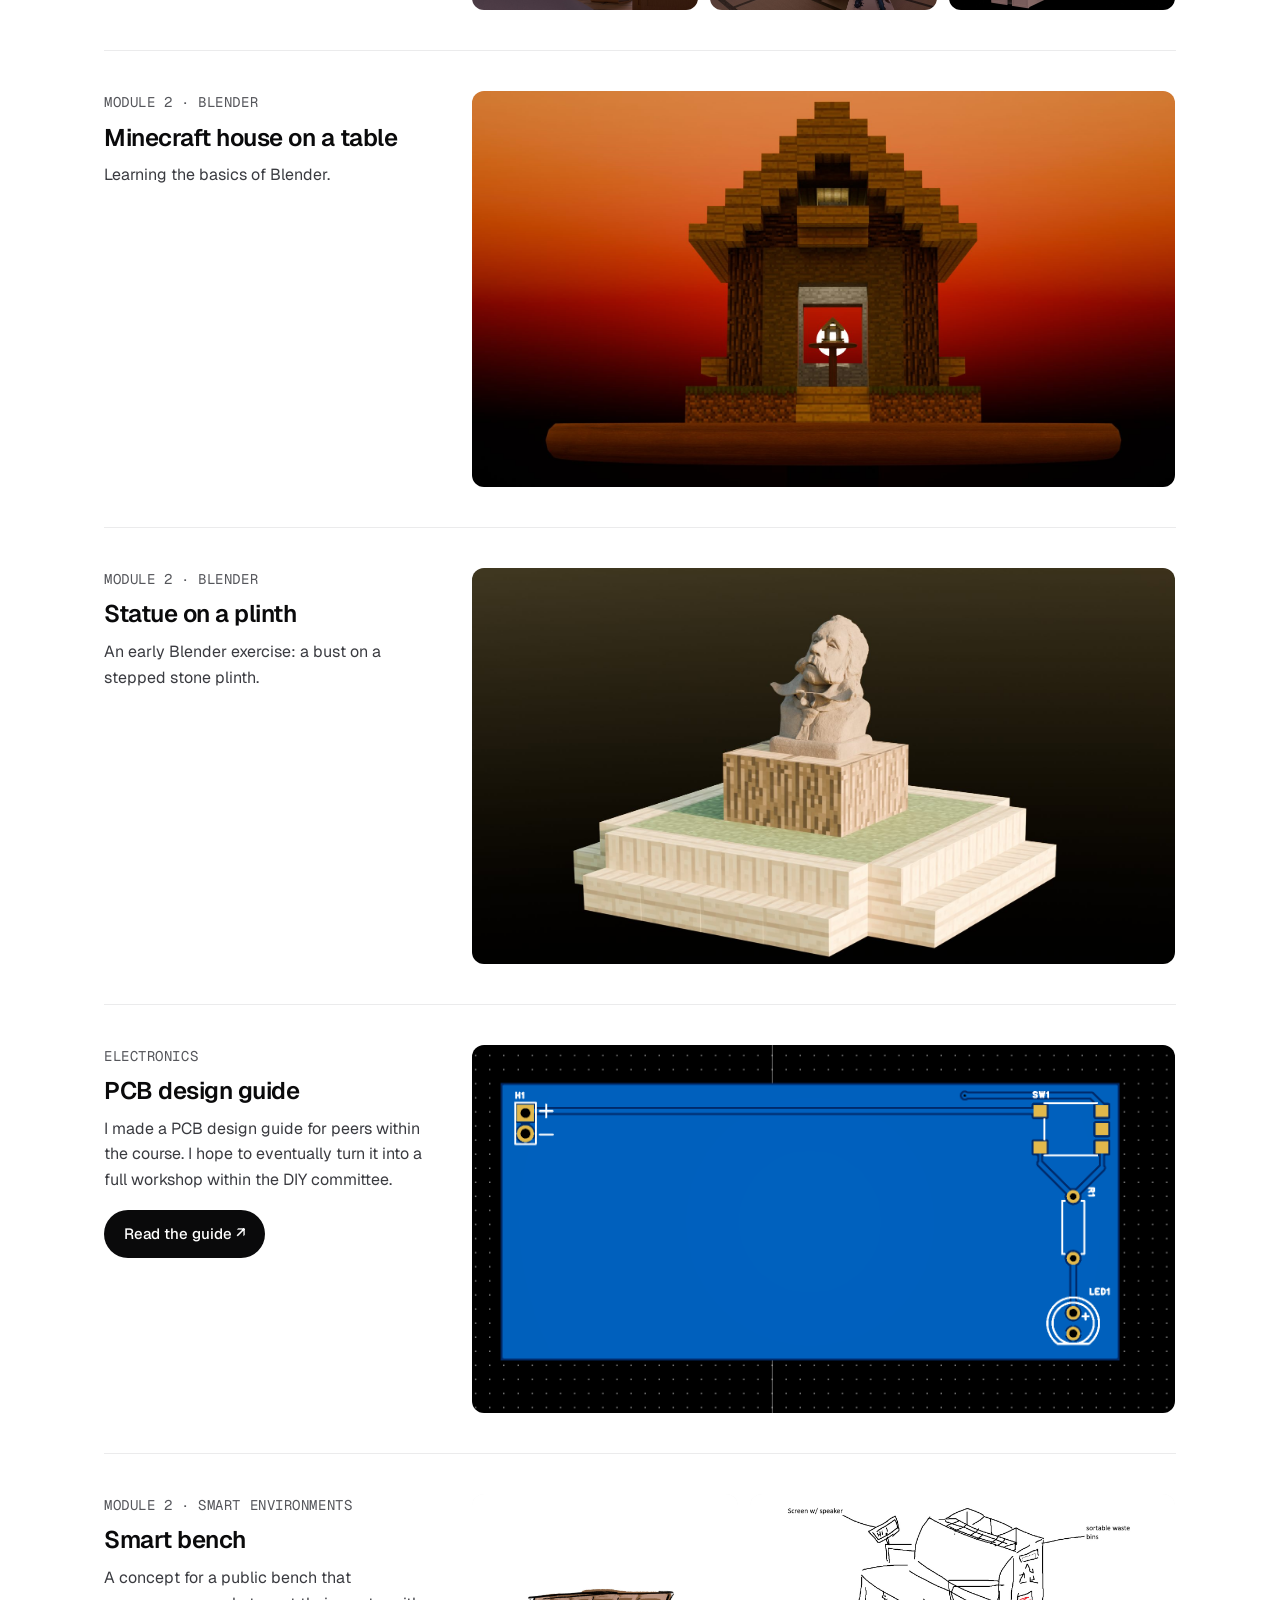
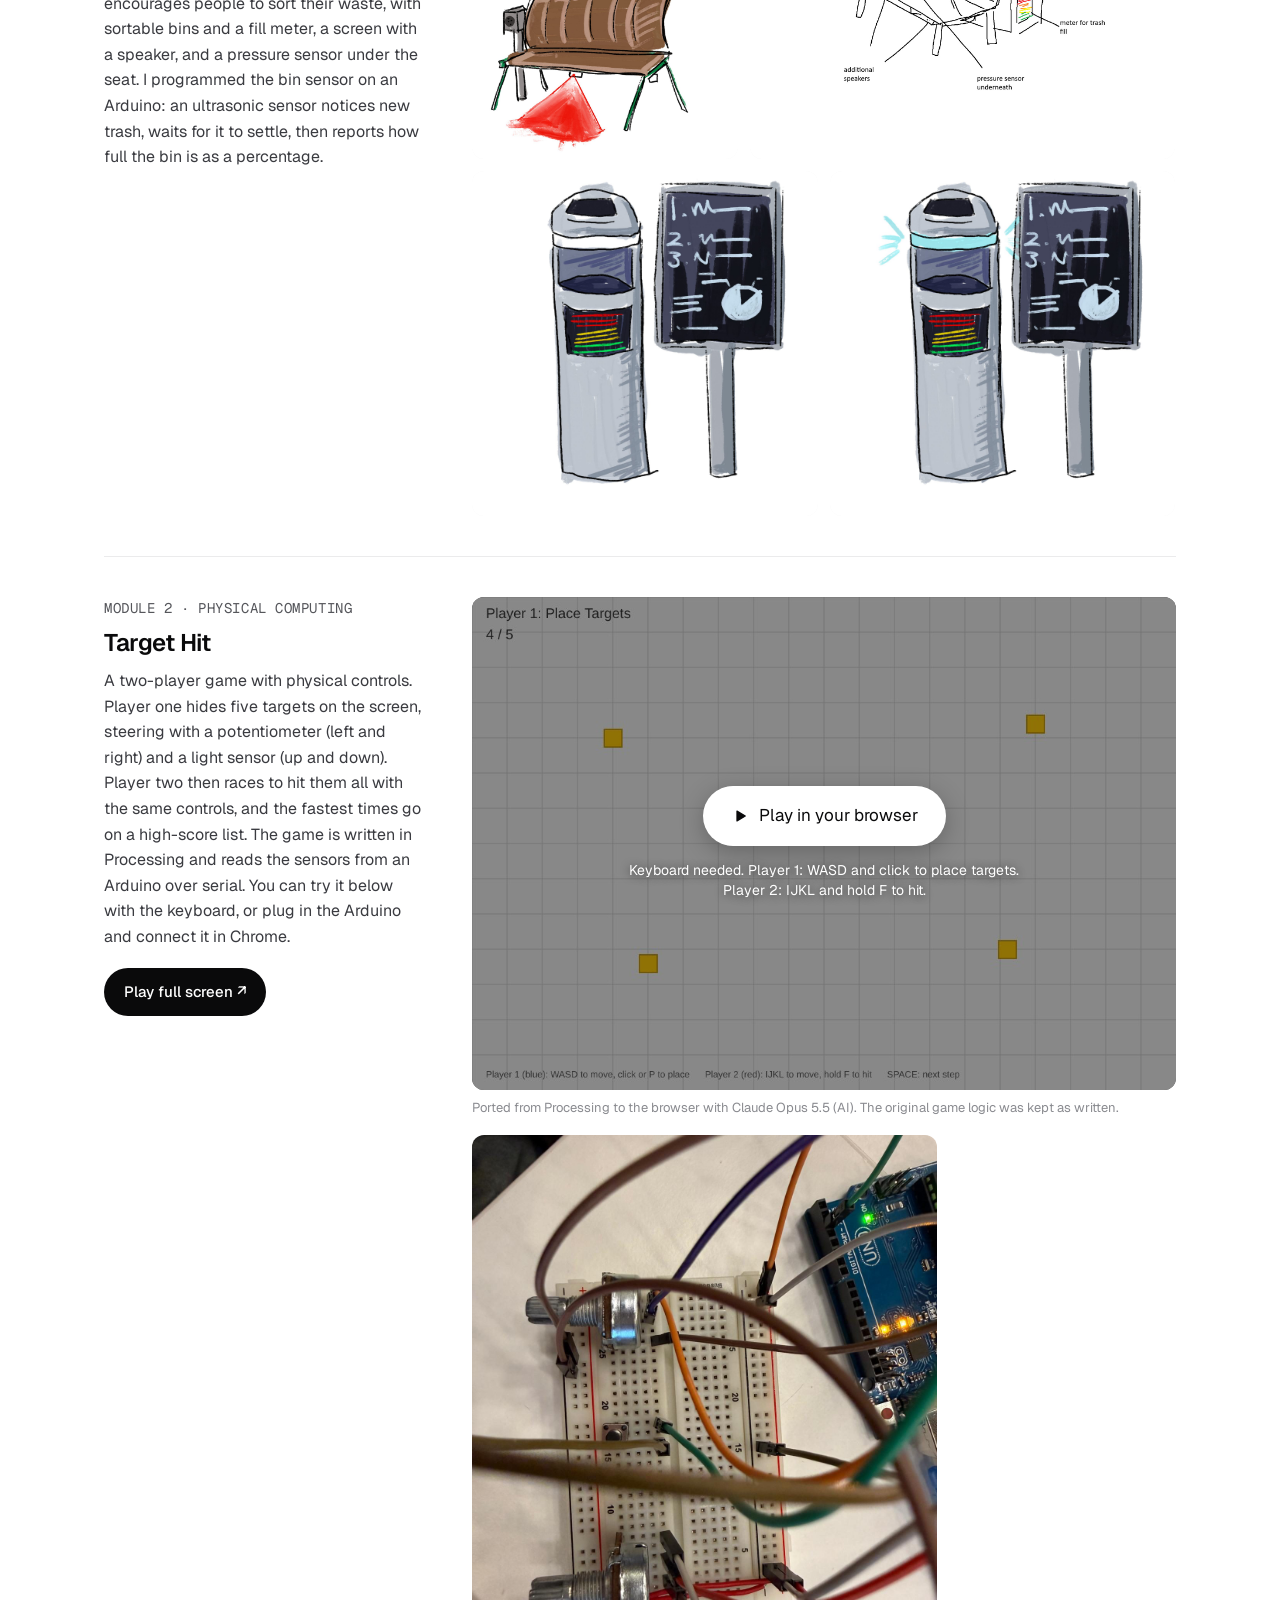
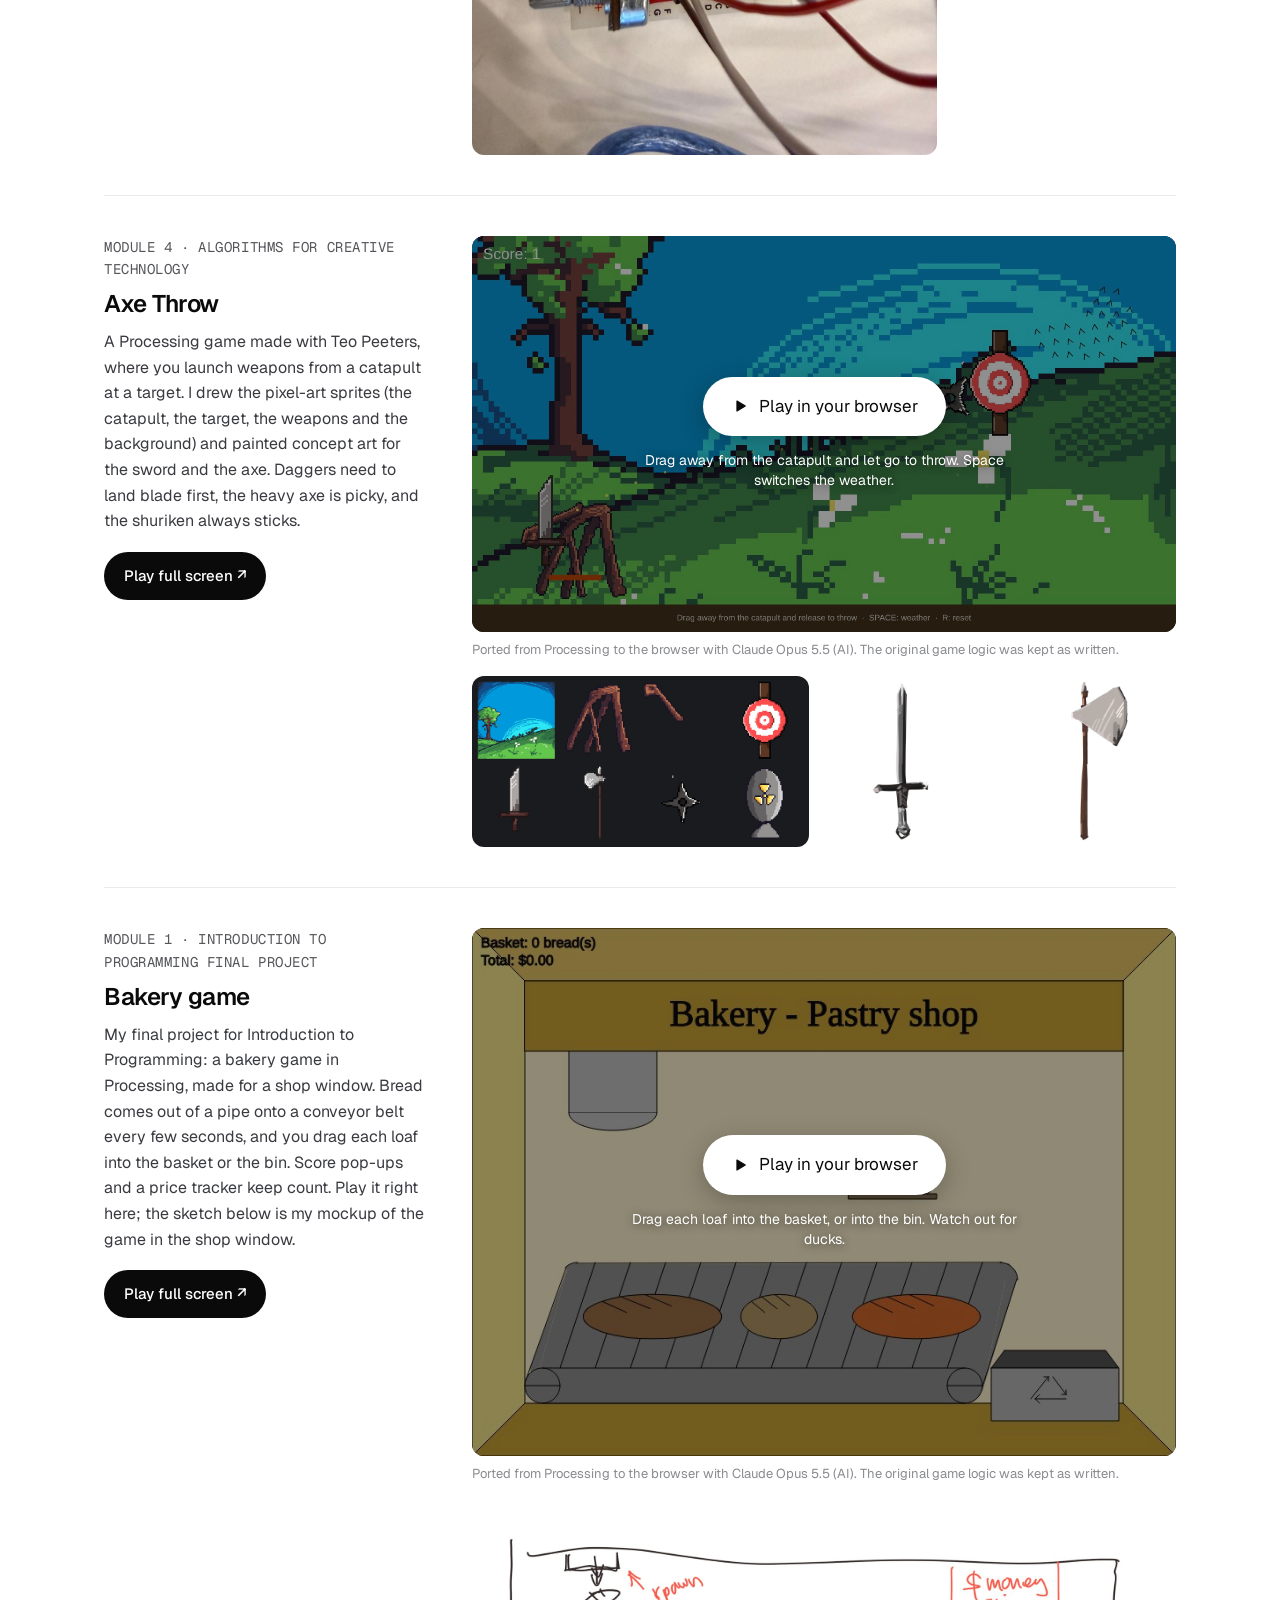
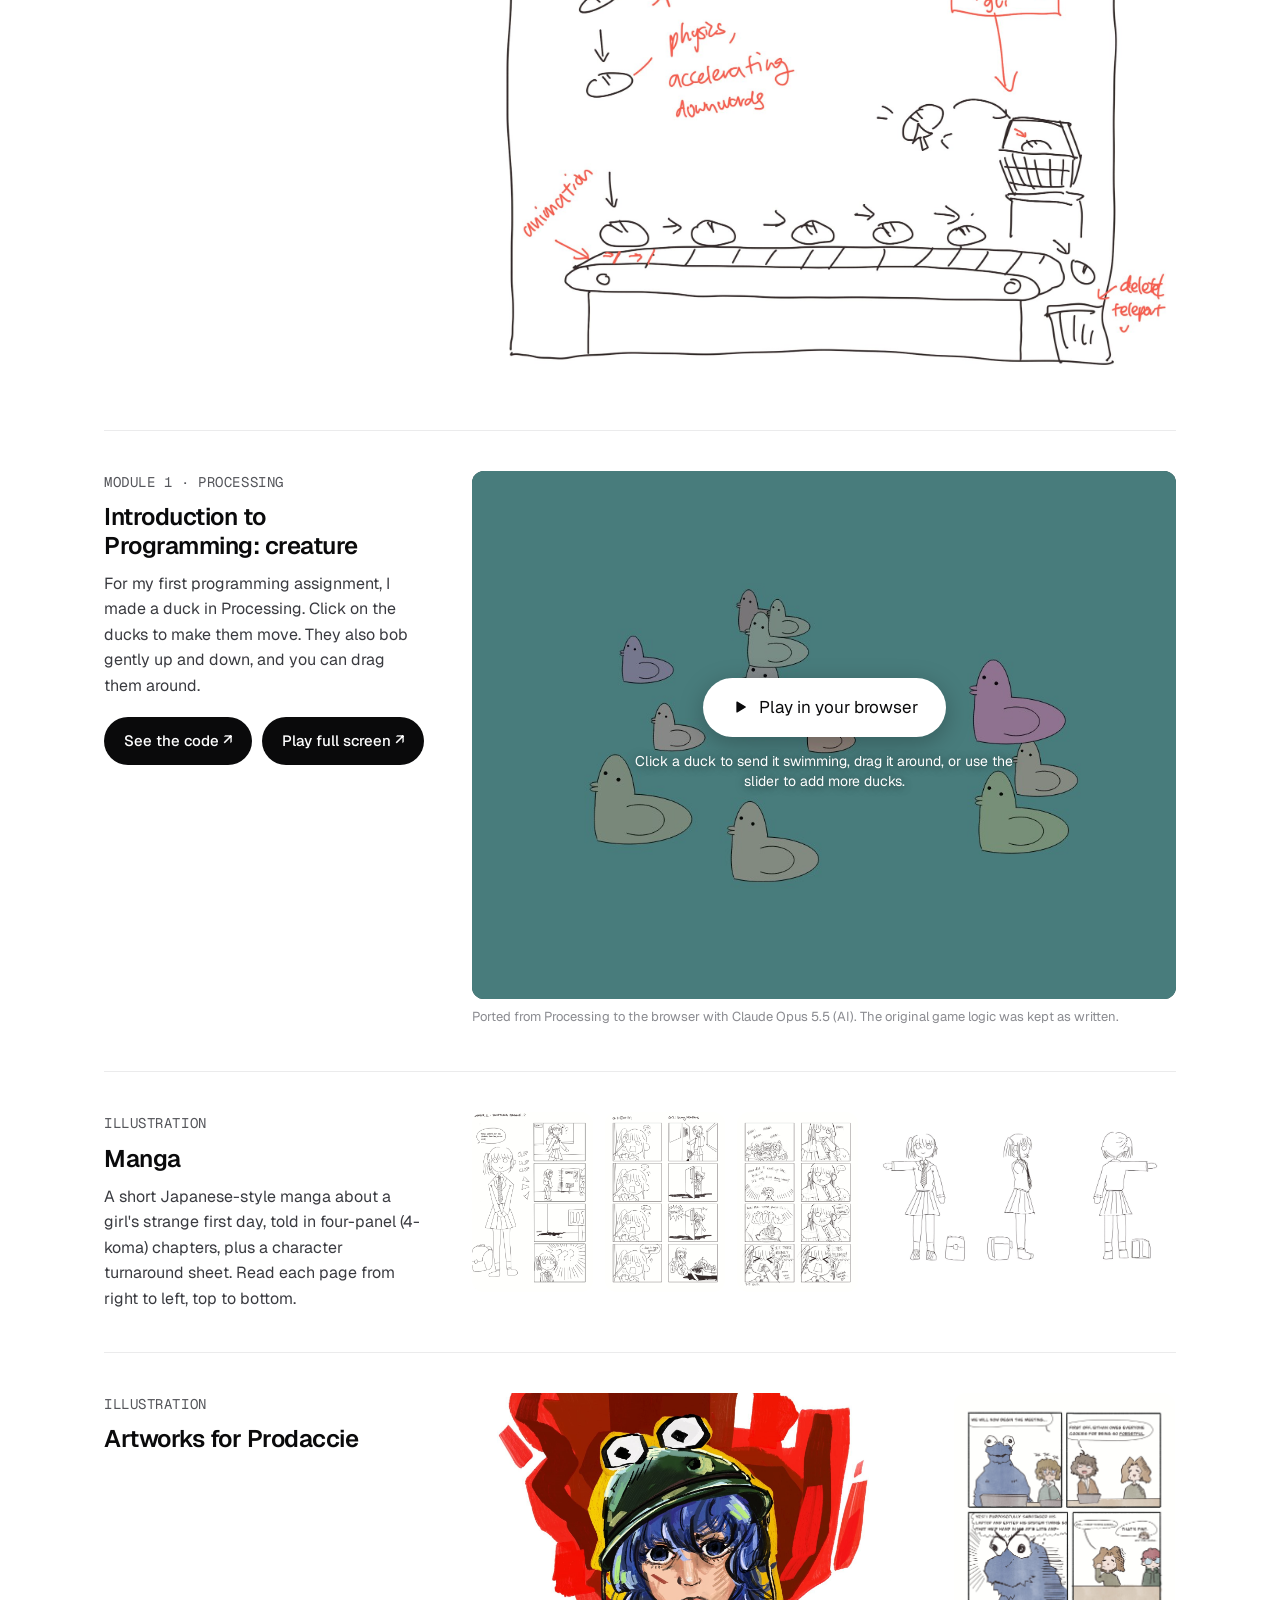
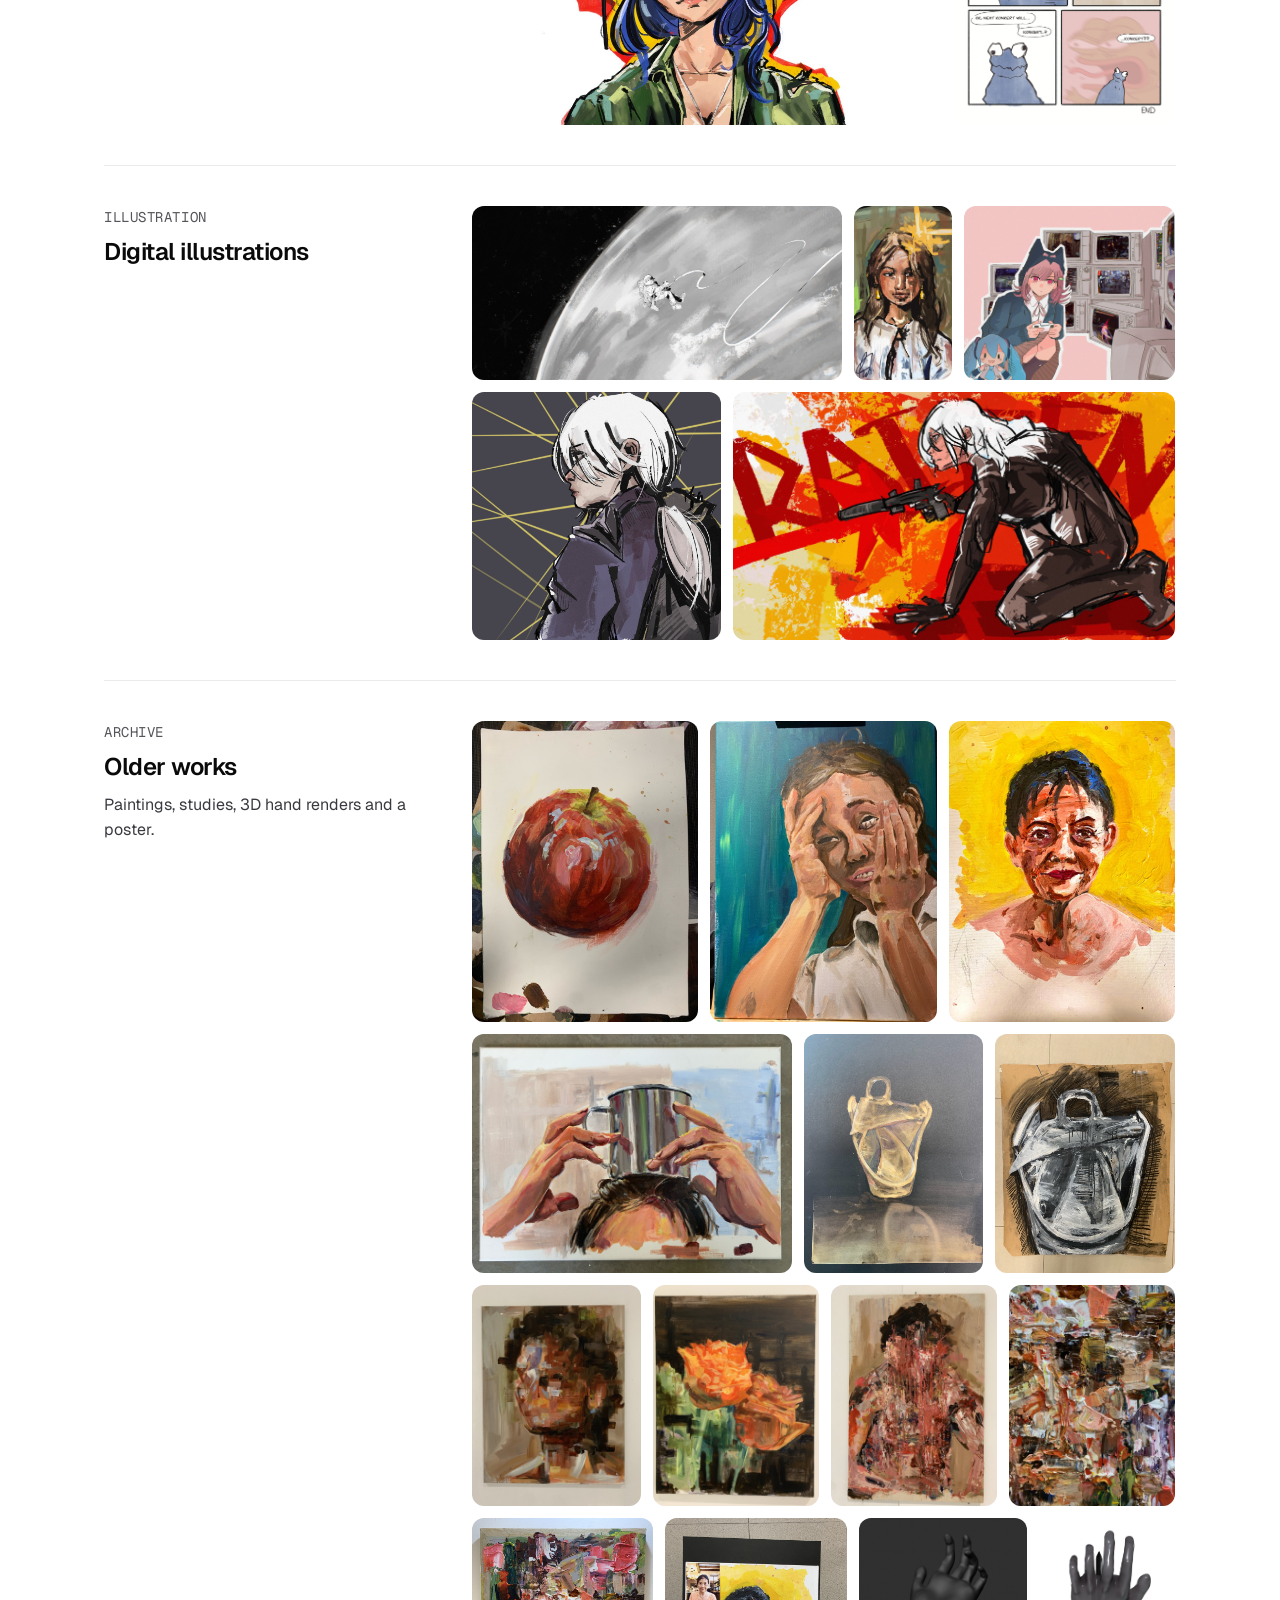
==== commit 7cadea06: "Credit Claude Opus 5.5 for the browser ports; duck-count slider Co-Authored-By: Claude Opus 5.5 <nor" ====
--- a/index.html
+++ b/index.html
@@ -12,7 +12,7 @@
   <link rel="stylesheet" href="https://fonts.googleapis.com/css2?family=Geist:wght@400;500;600&amp;family=Geist+Mono:wght@400;500&amp;display=swap">
 
   <!-- All the styling lives in style.css -->
-  <link rel="stylesheet" href="style.css?v=4">
+  <link rel="stylesheet" href="style.css?v=6">
 </head>
 <body>
 
@@ -111,8 +111,8 @@
 </footer>
 
 <!-- Content first, then the script that builds the page from it -->
-<script src="content.js?v=4"></script>
-<script src="render.js?v=4"></script>
+<script src="content.js?v=6"></script>
+<script src="render.js?v=6"></script>
 
 </body>
 </html>
--- a/style.css
+++ b/style.css
@@ -417,6 +417,12 @@
   height: 100%;
   border: 0;
   display: block;
+}
+
+.game-note {
+  margin: -4px 0 4px;
+  font-size: 13px;
+  color: var(--grey);
 }
 
 /* Lightbox */
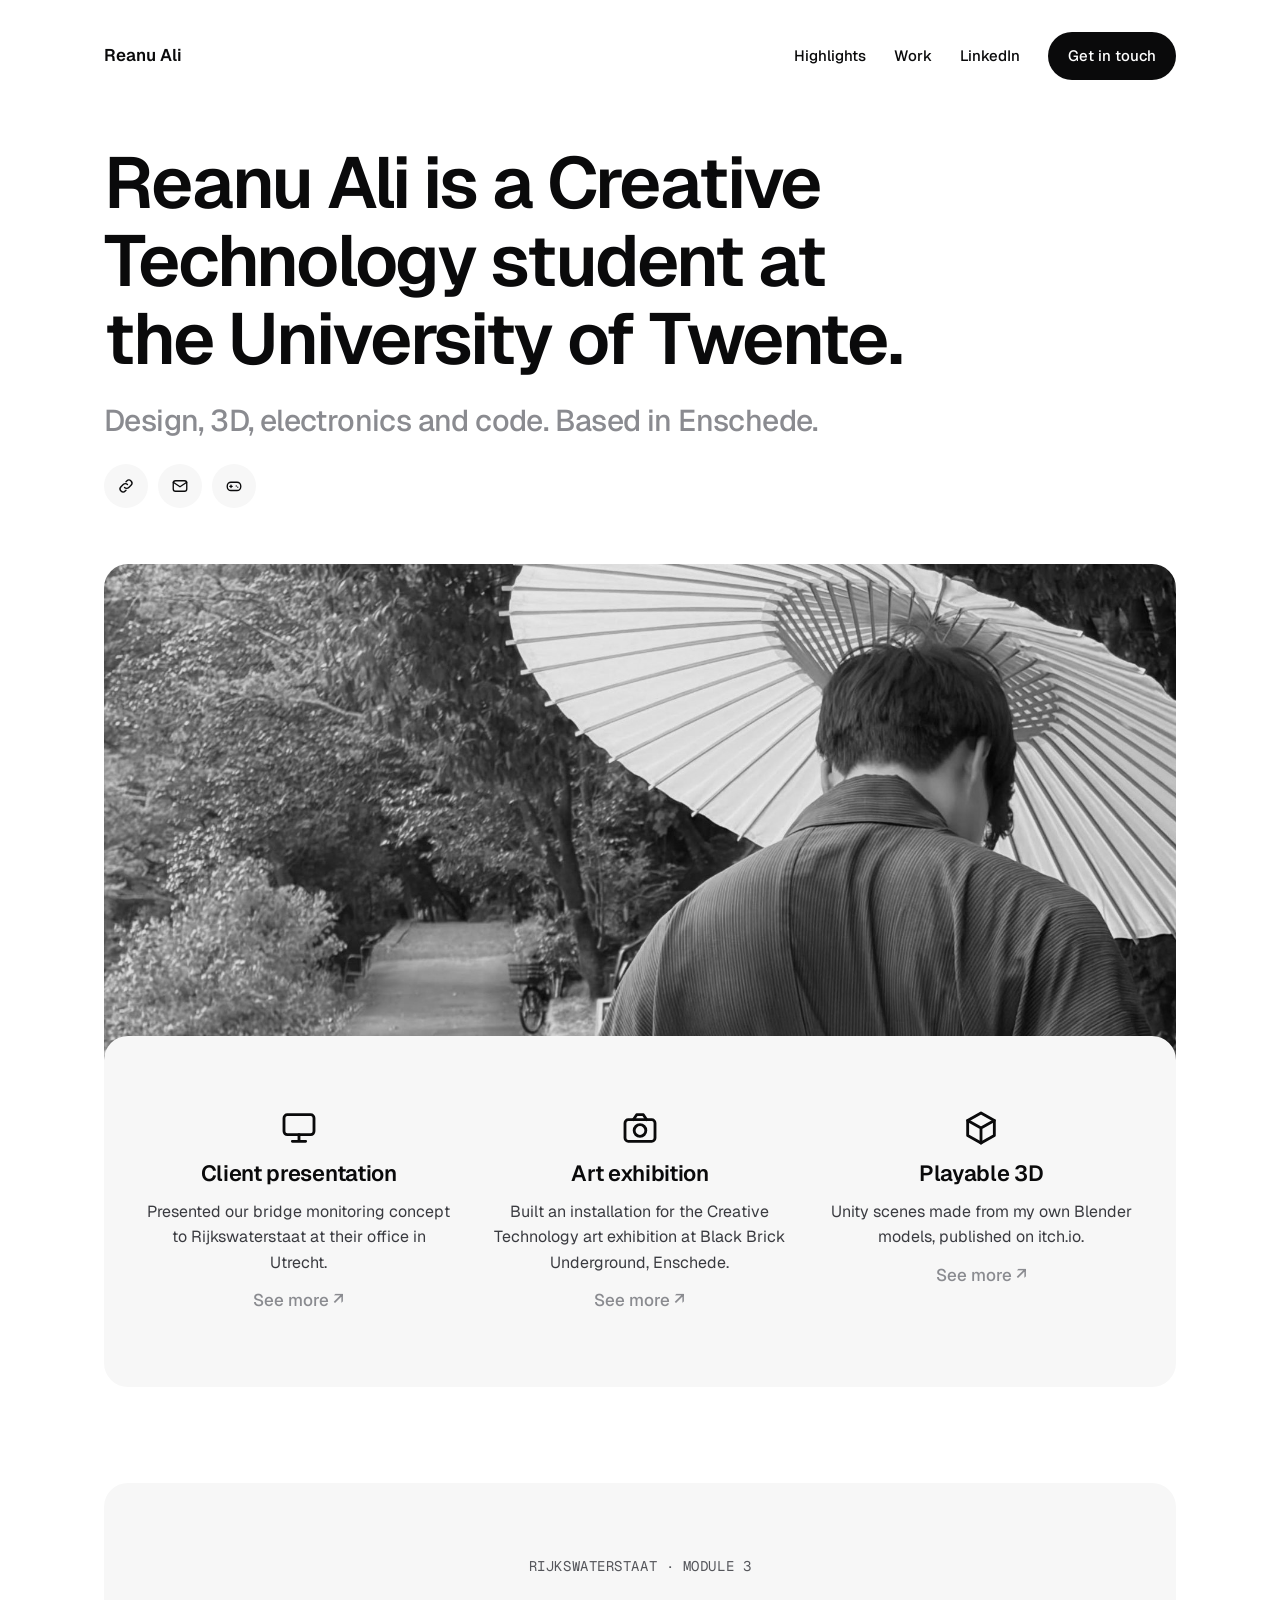
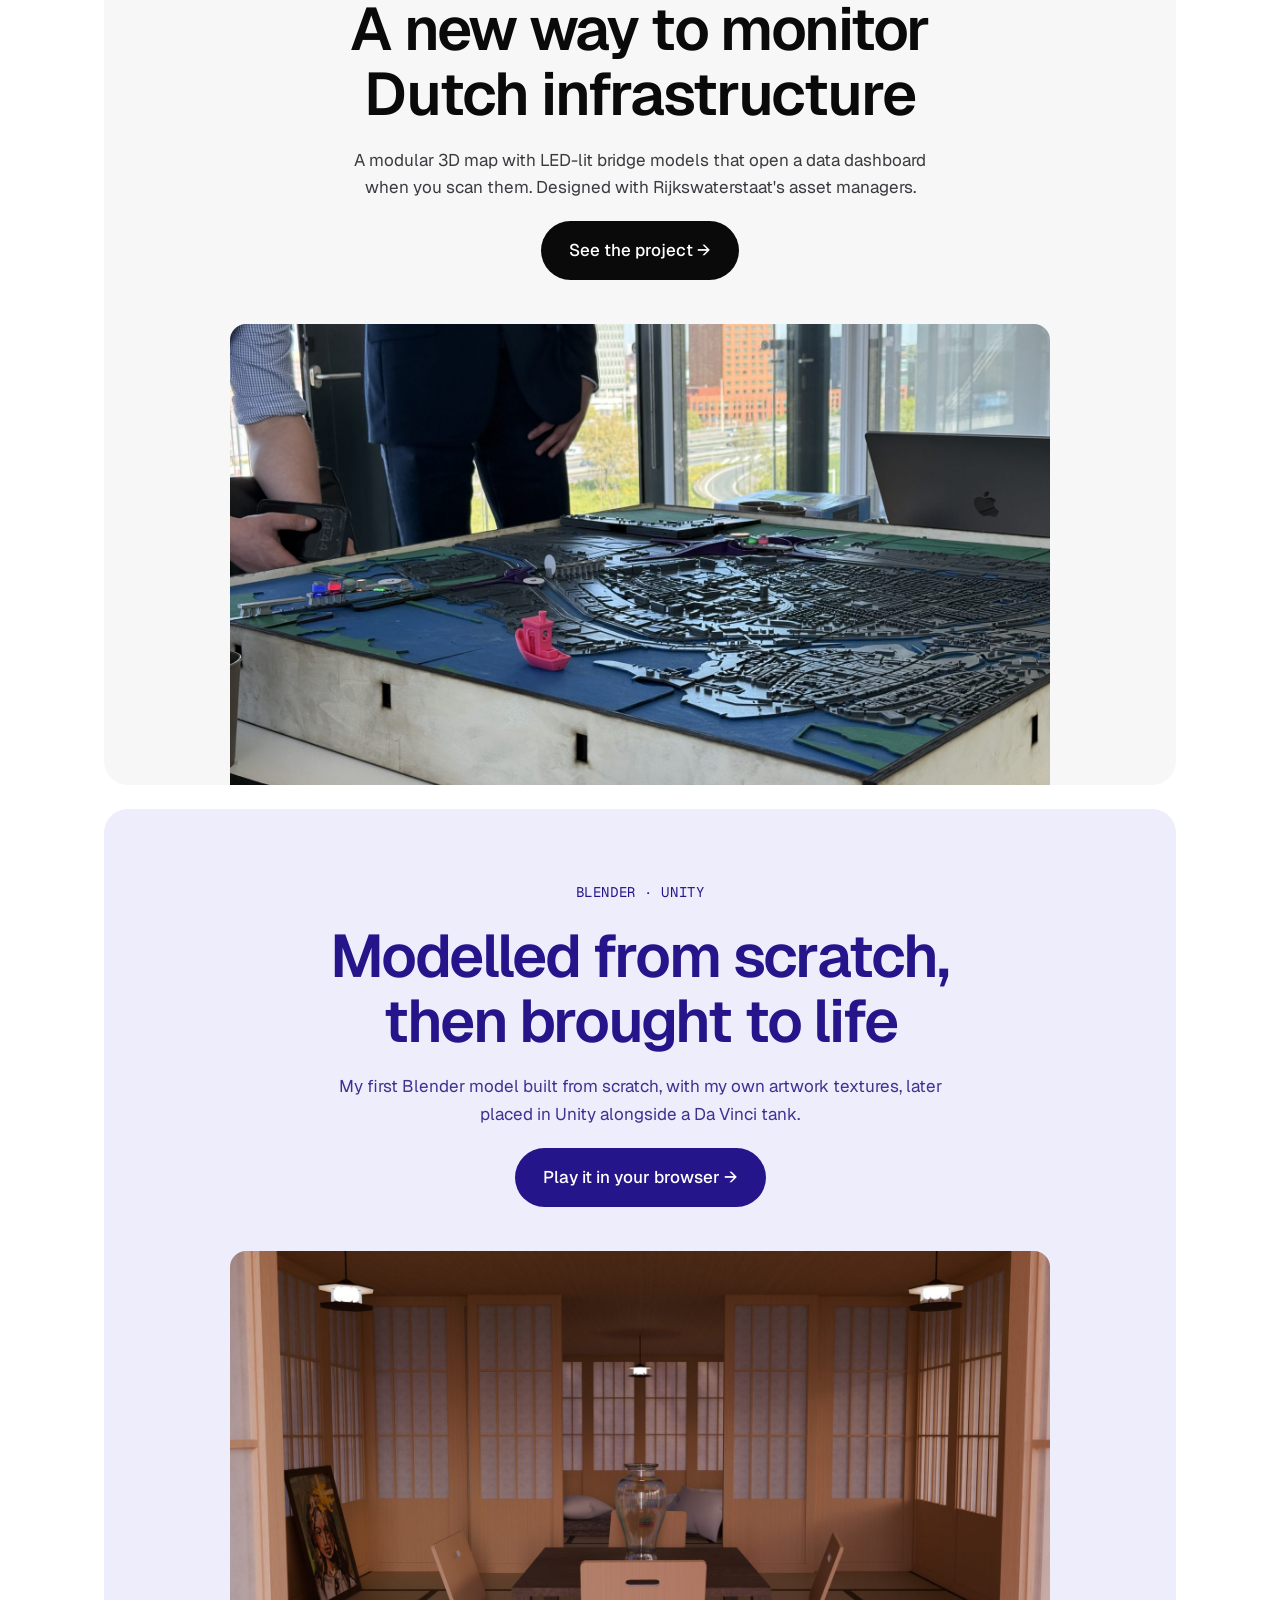
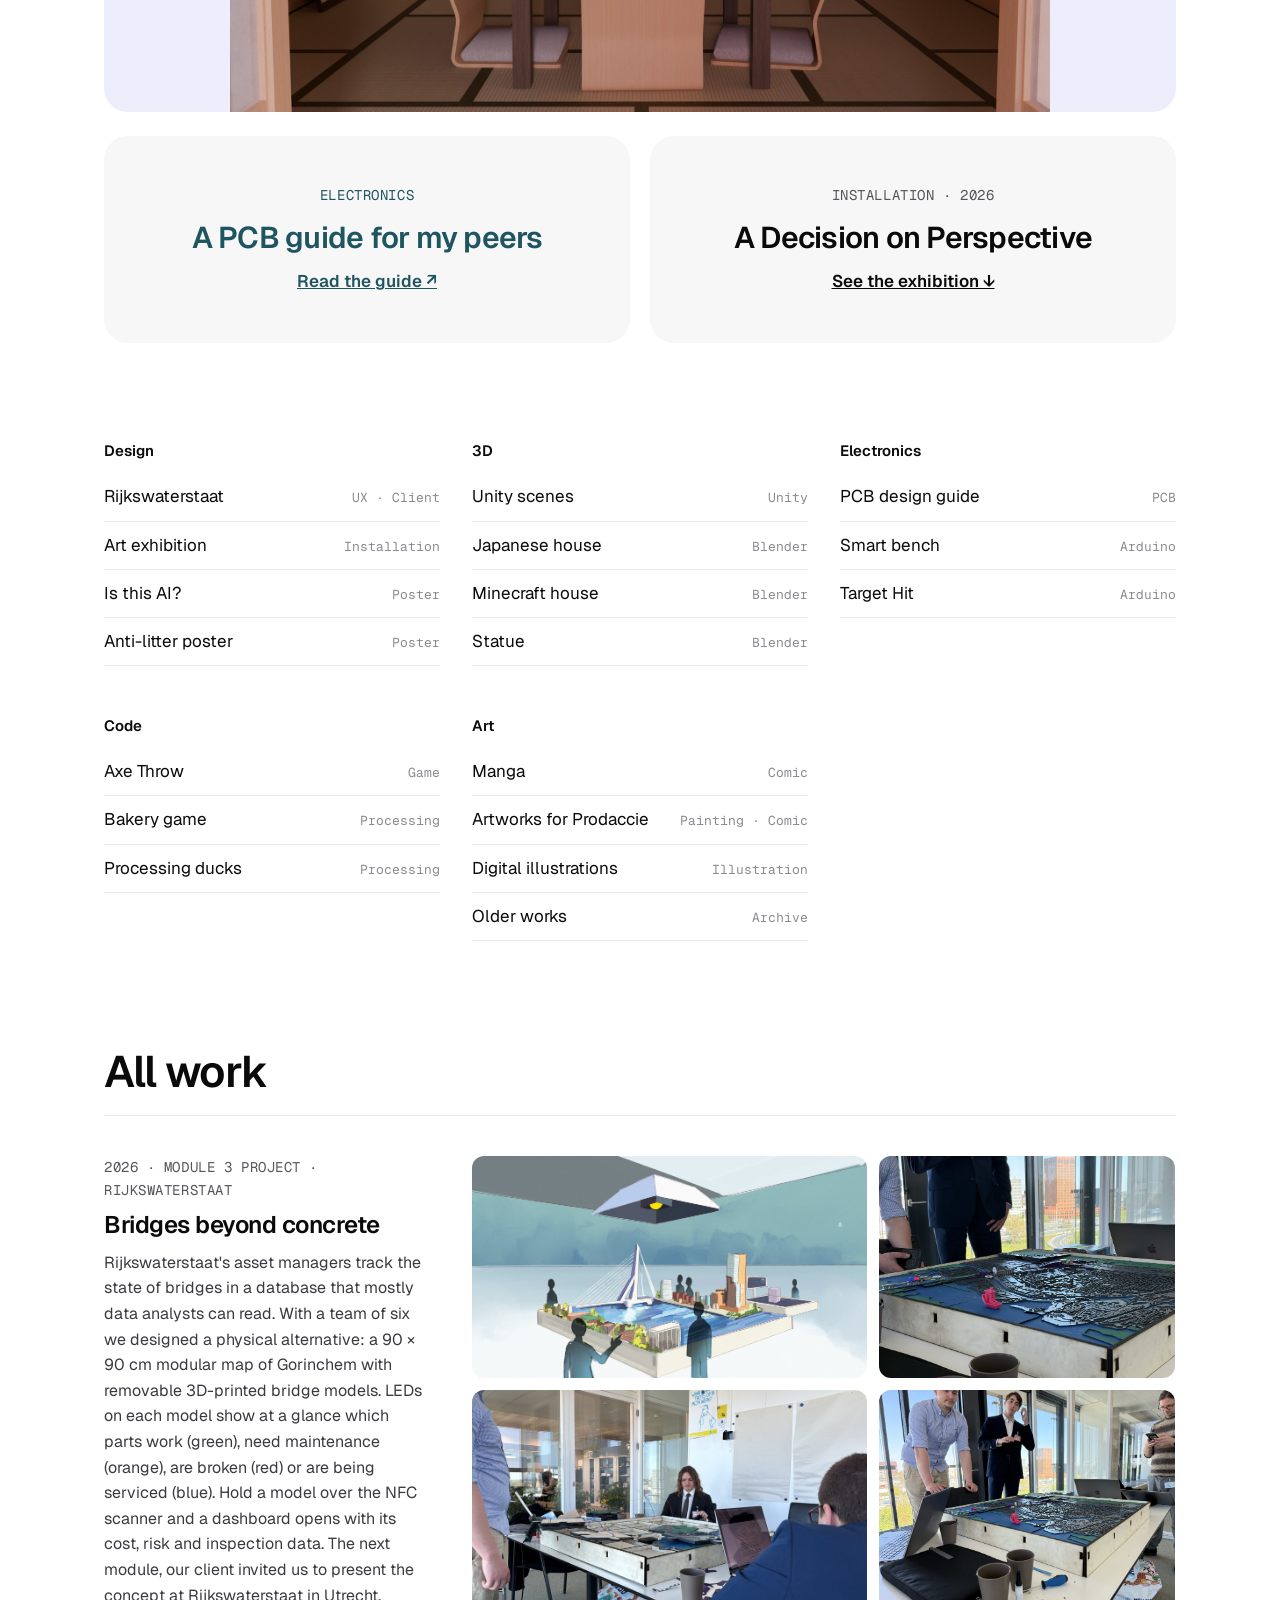
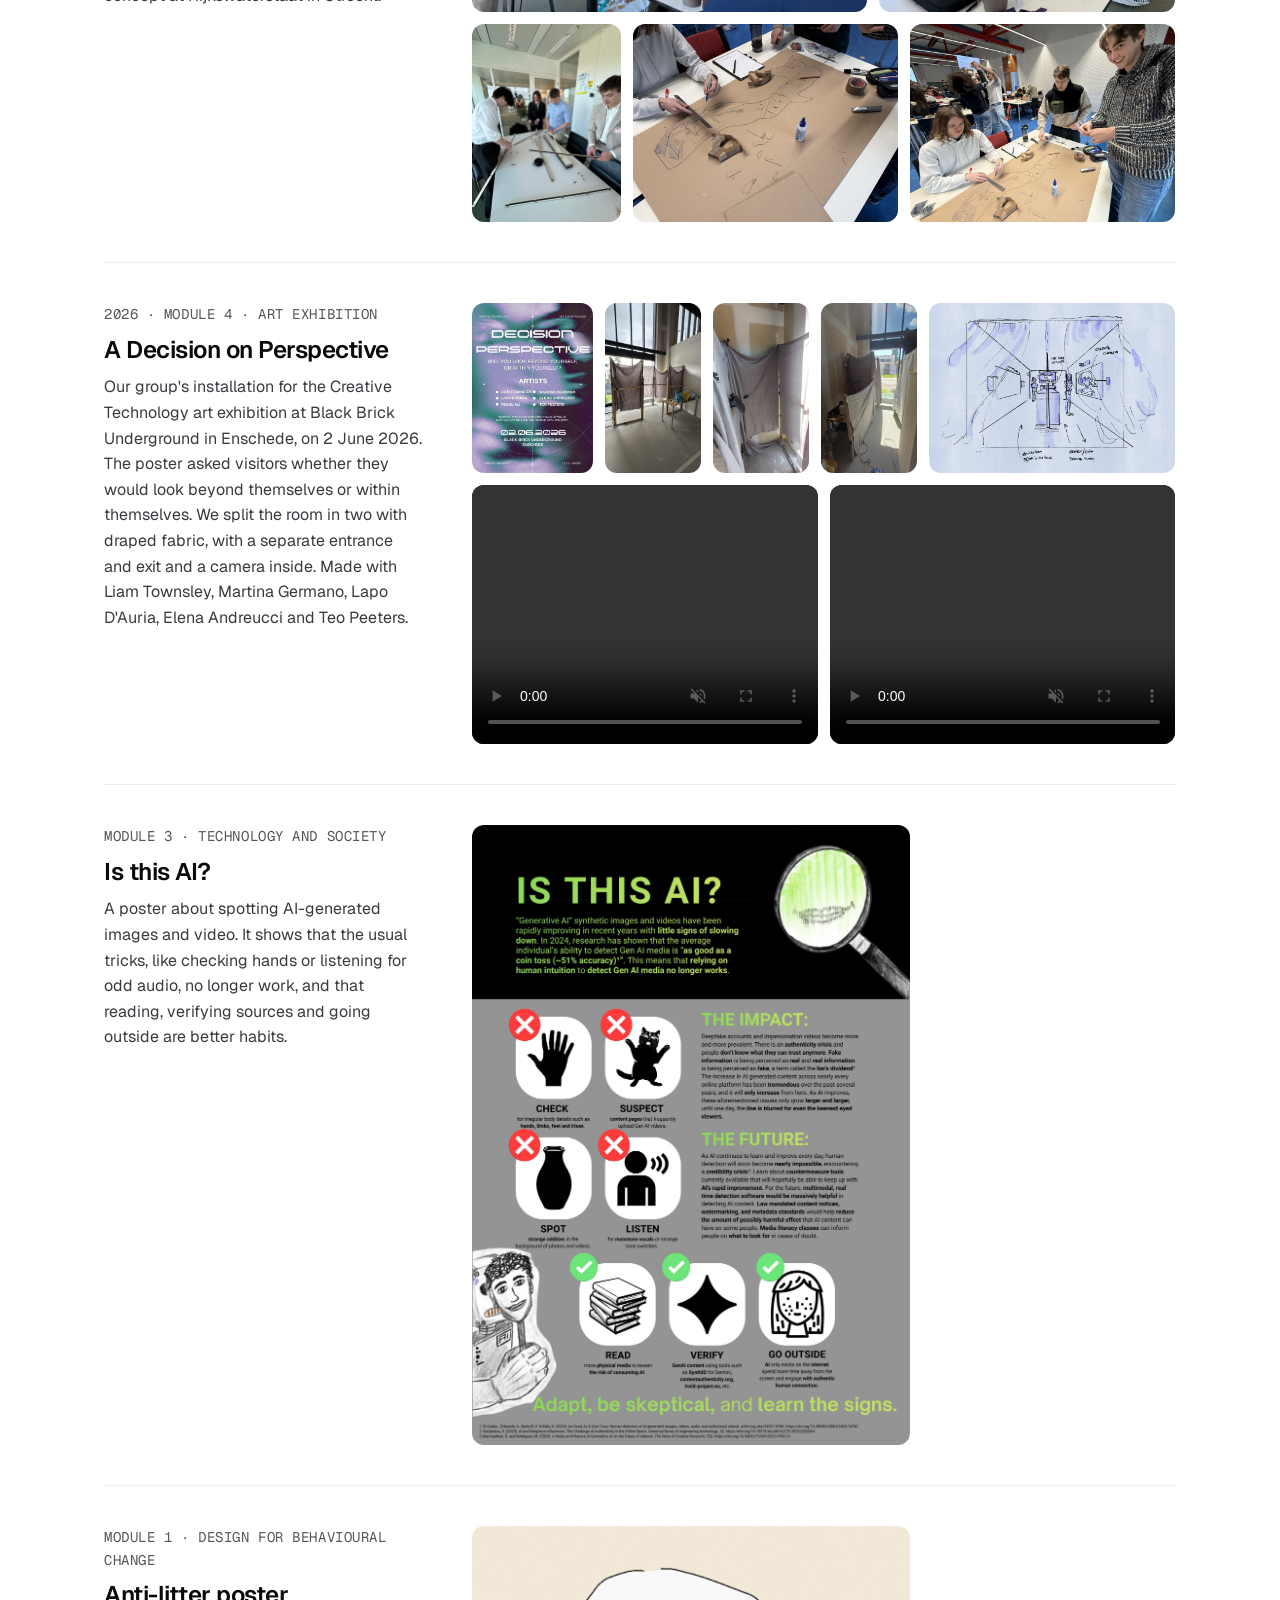
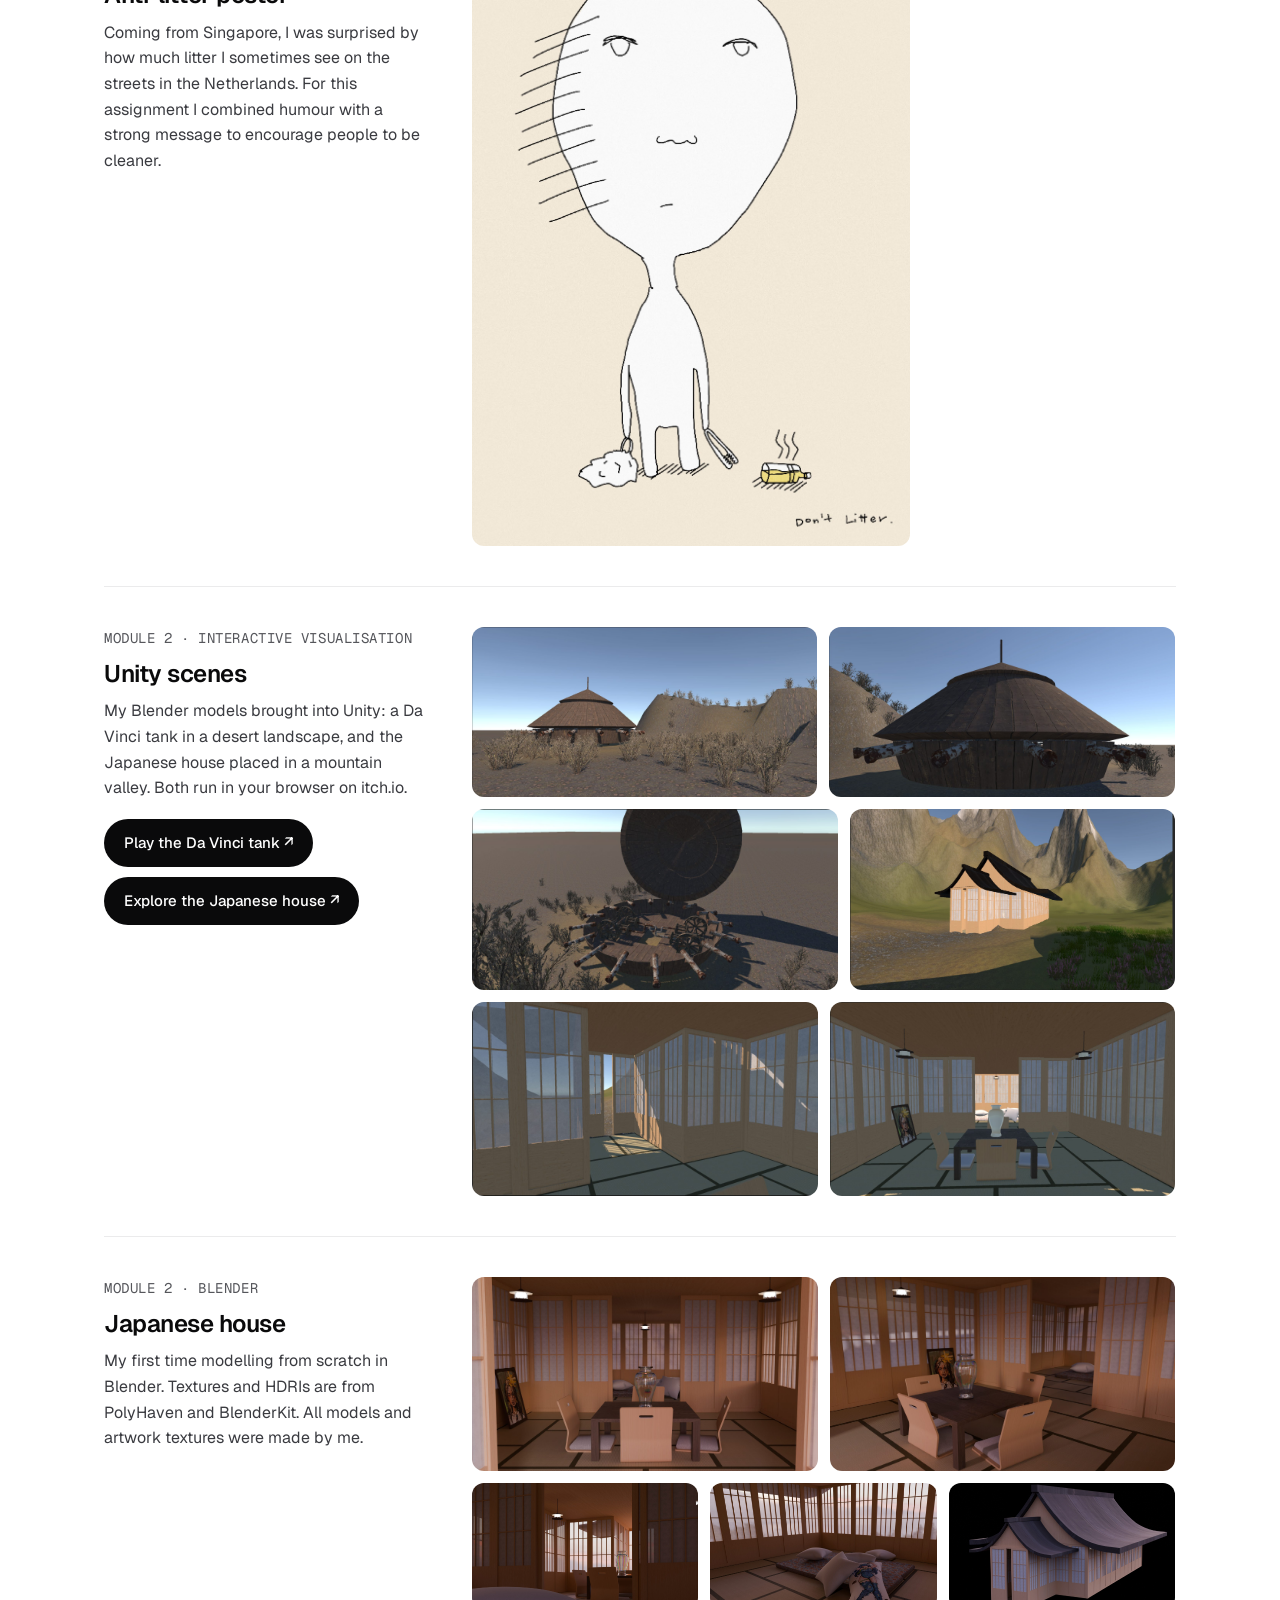
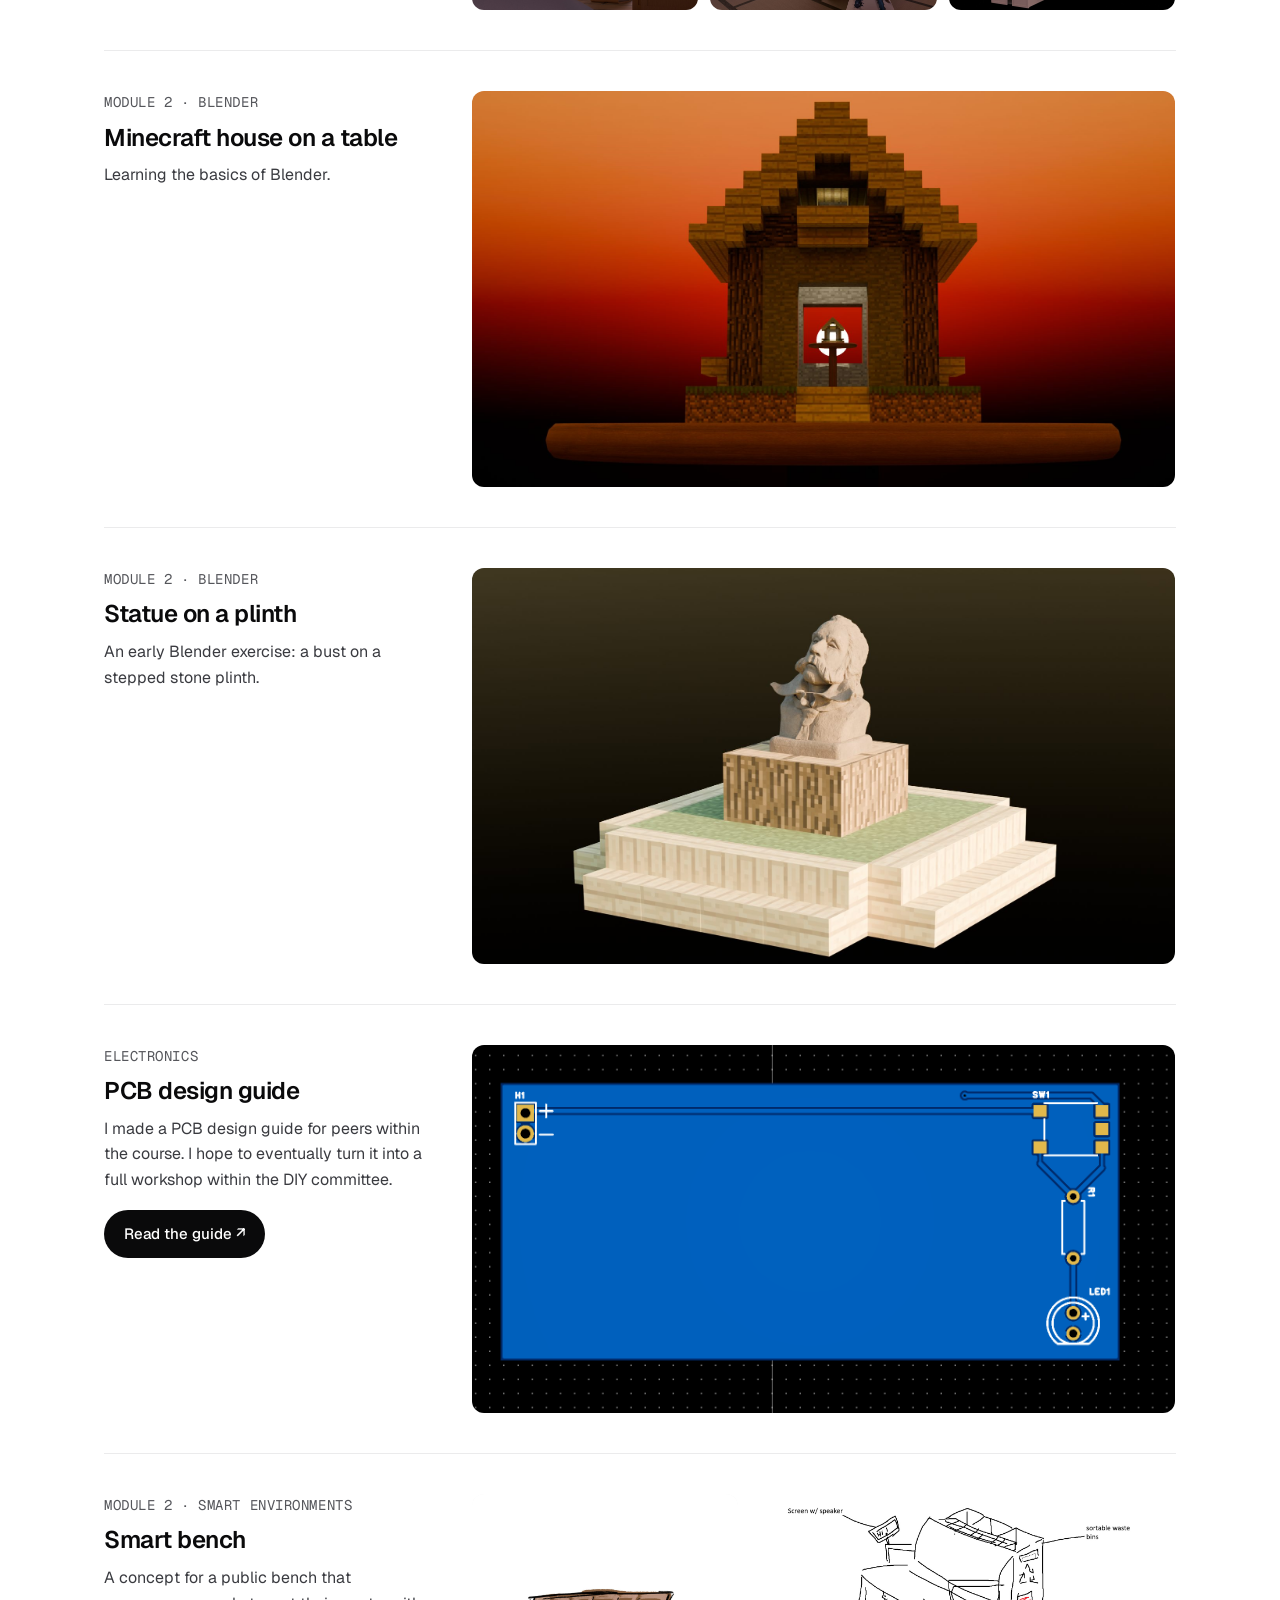
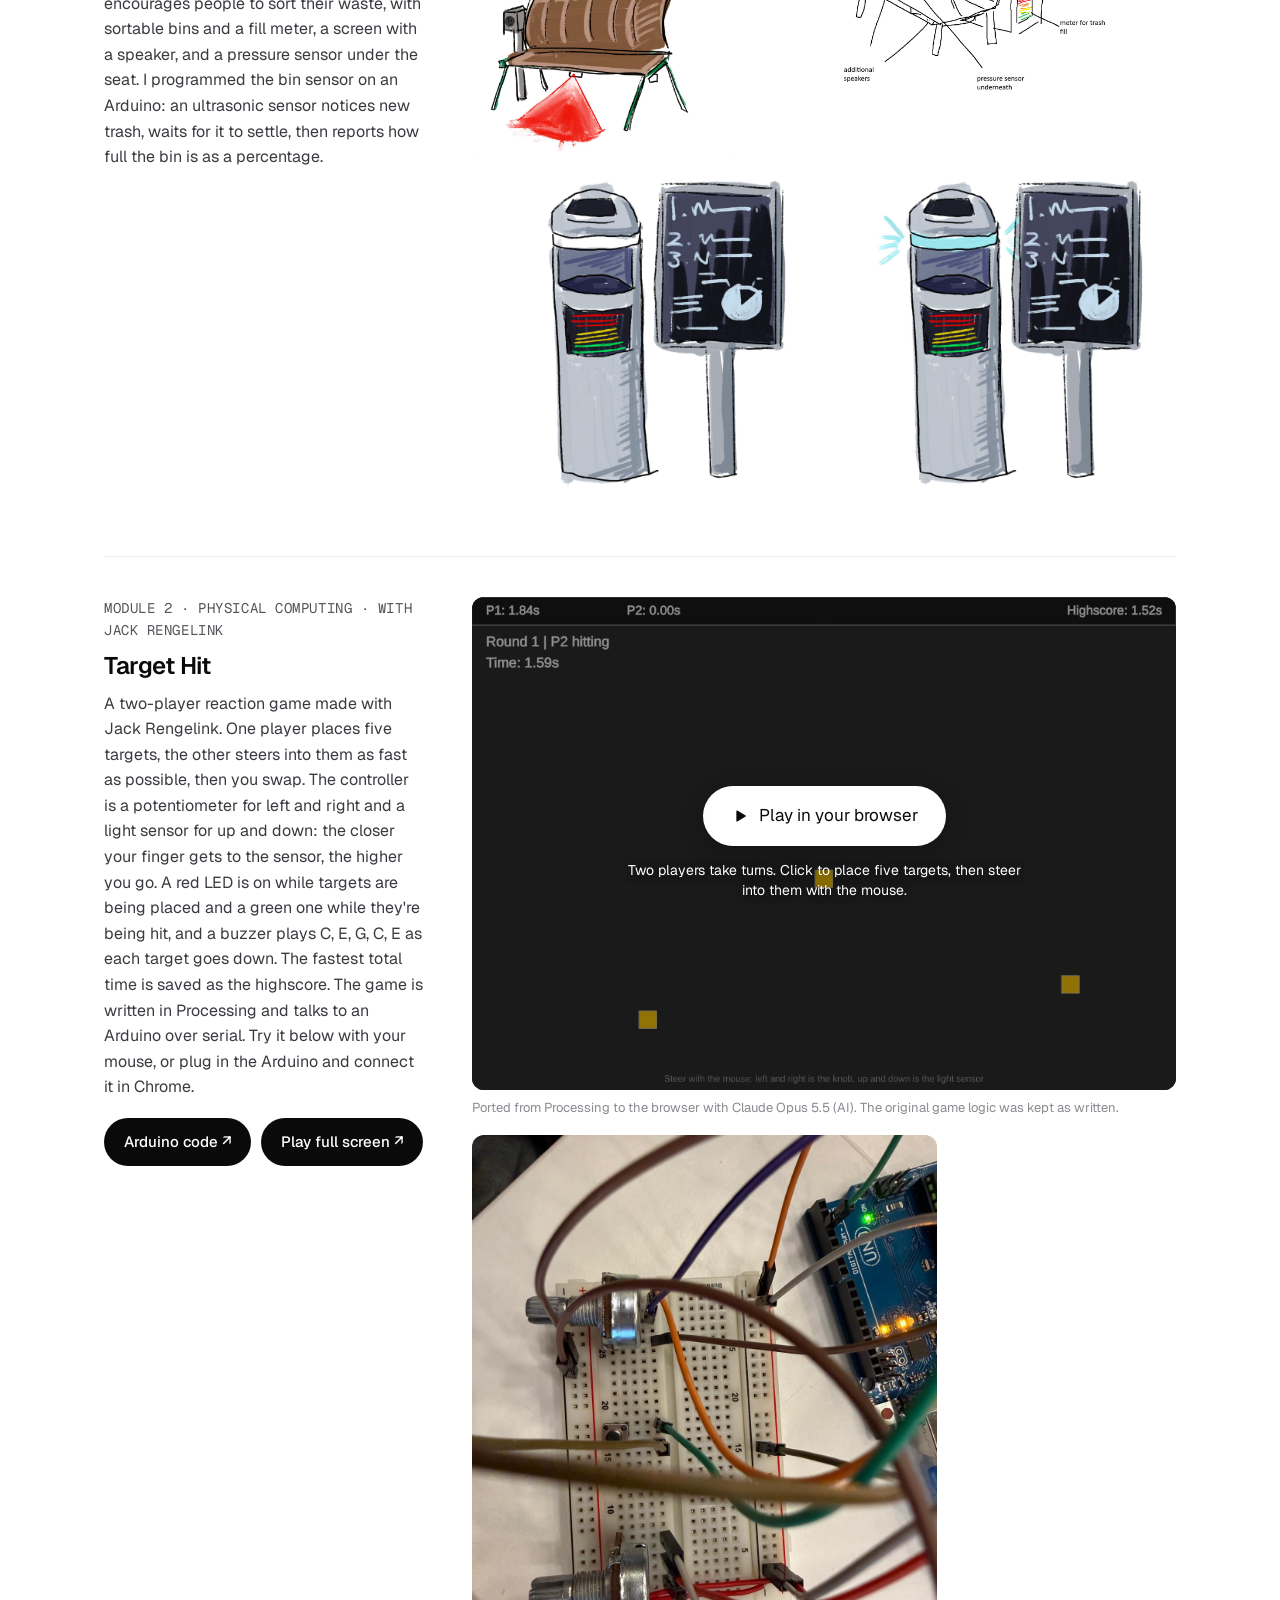
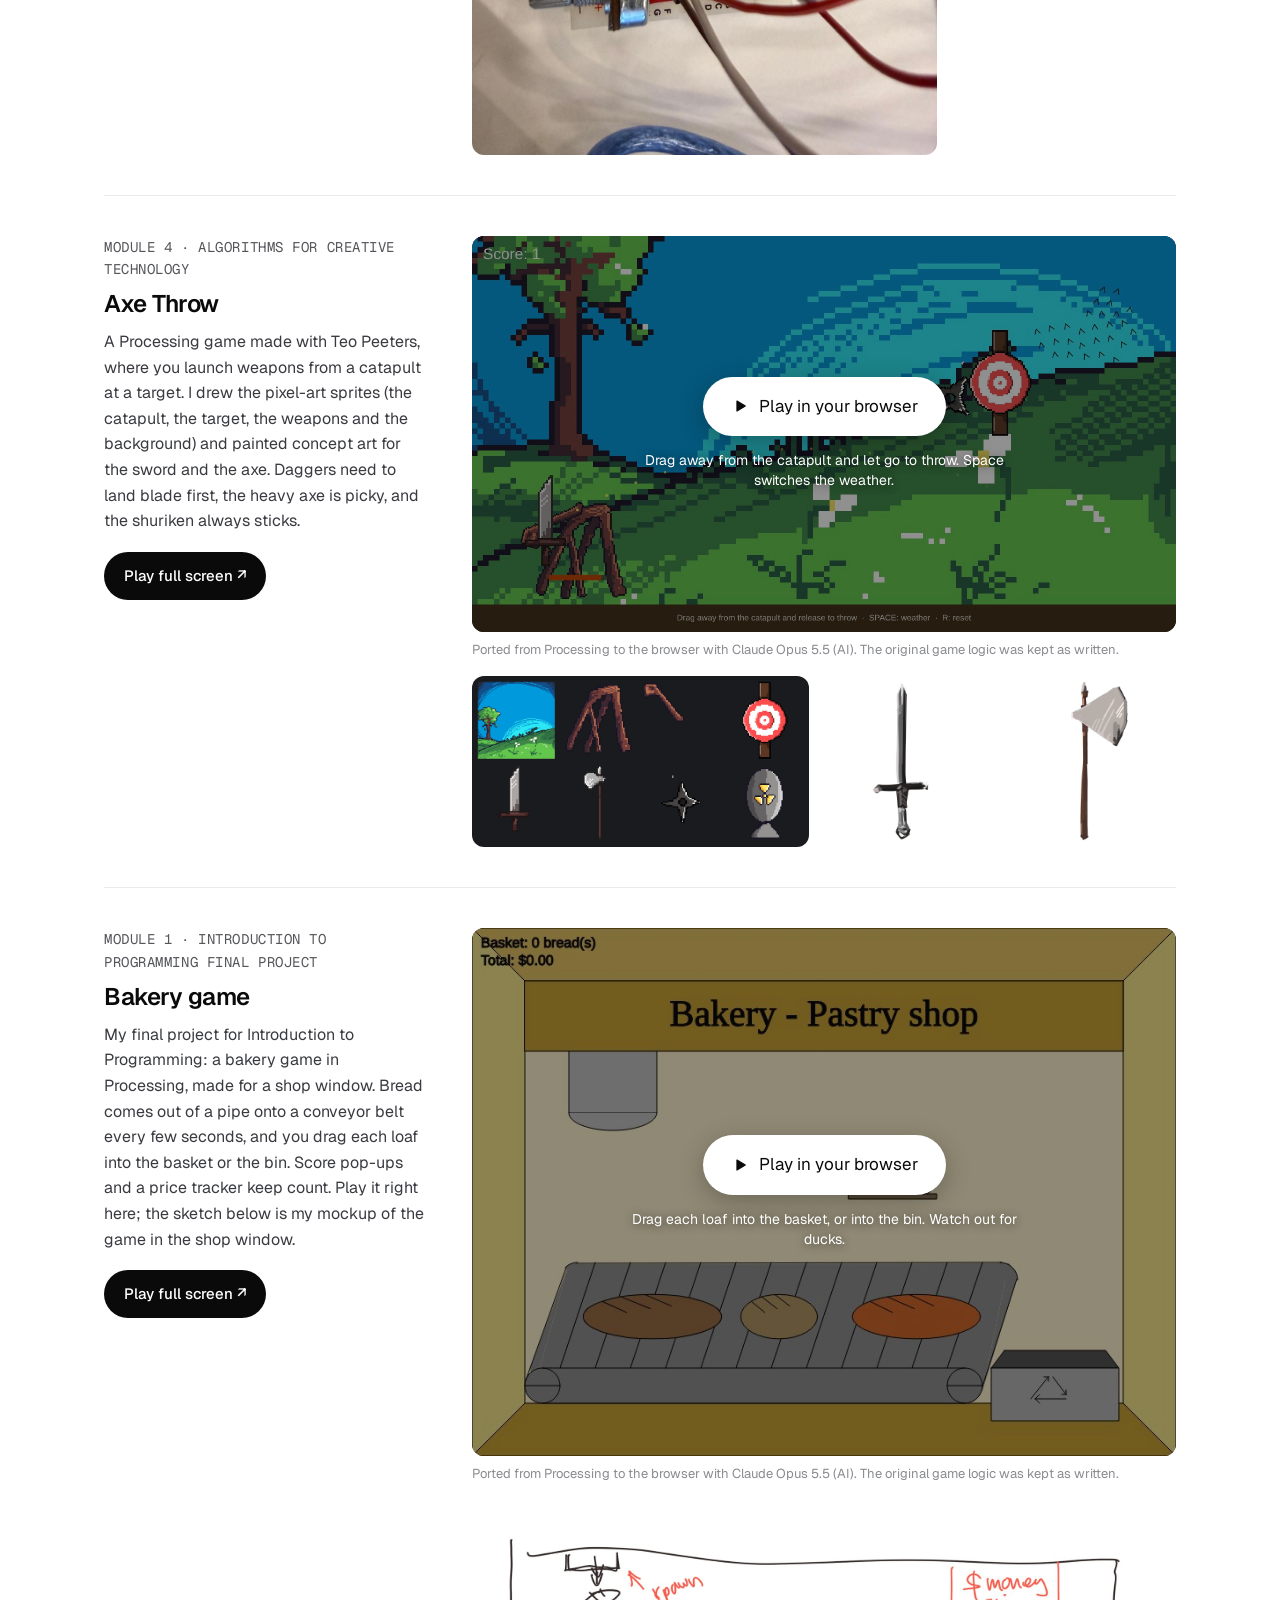
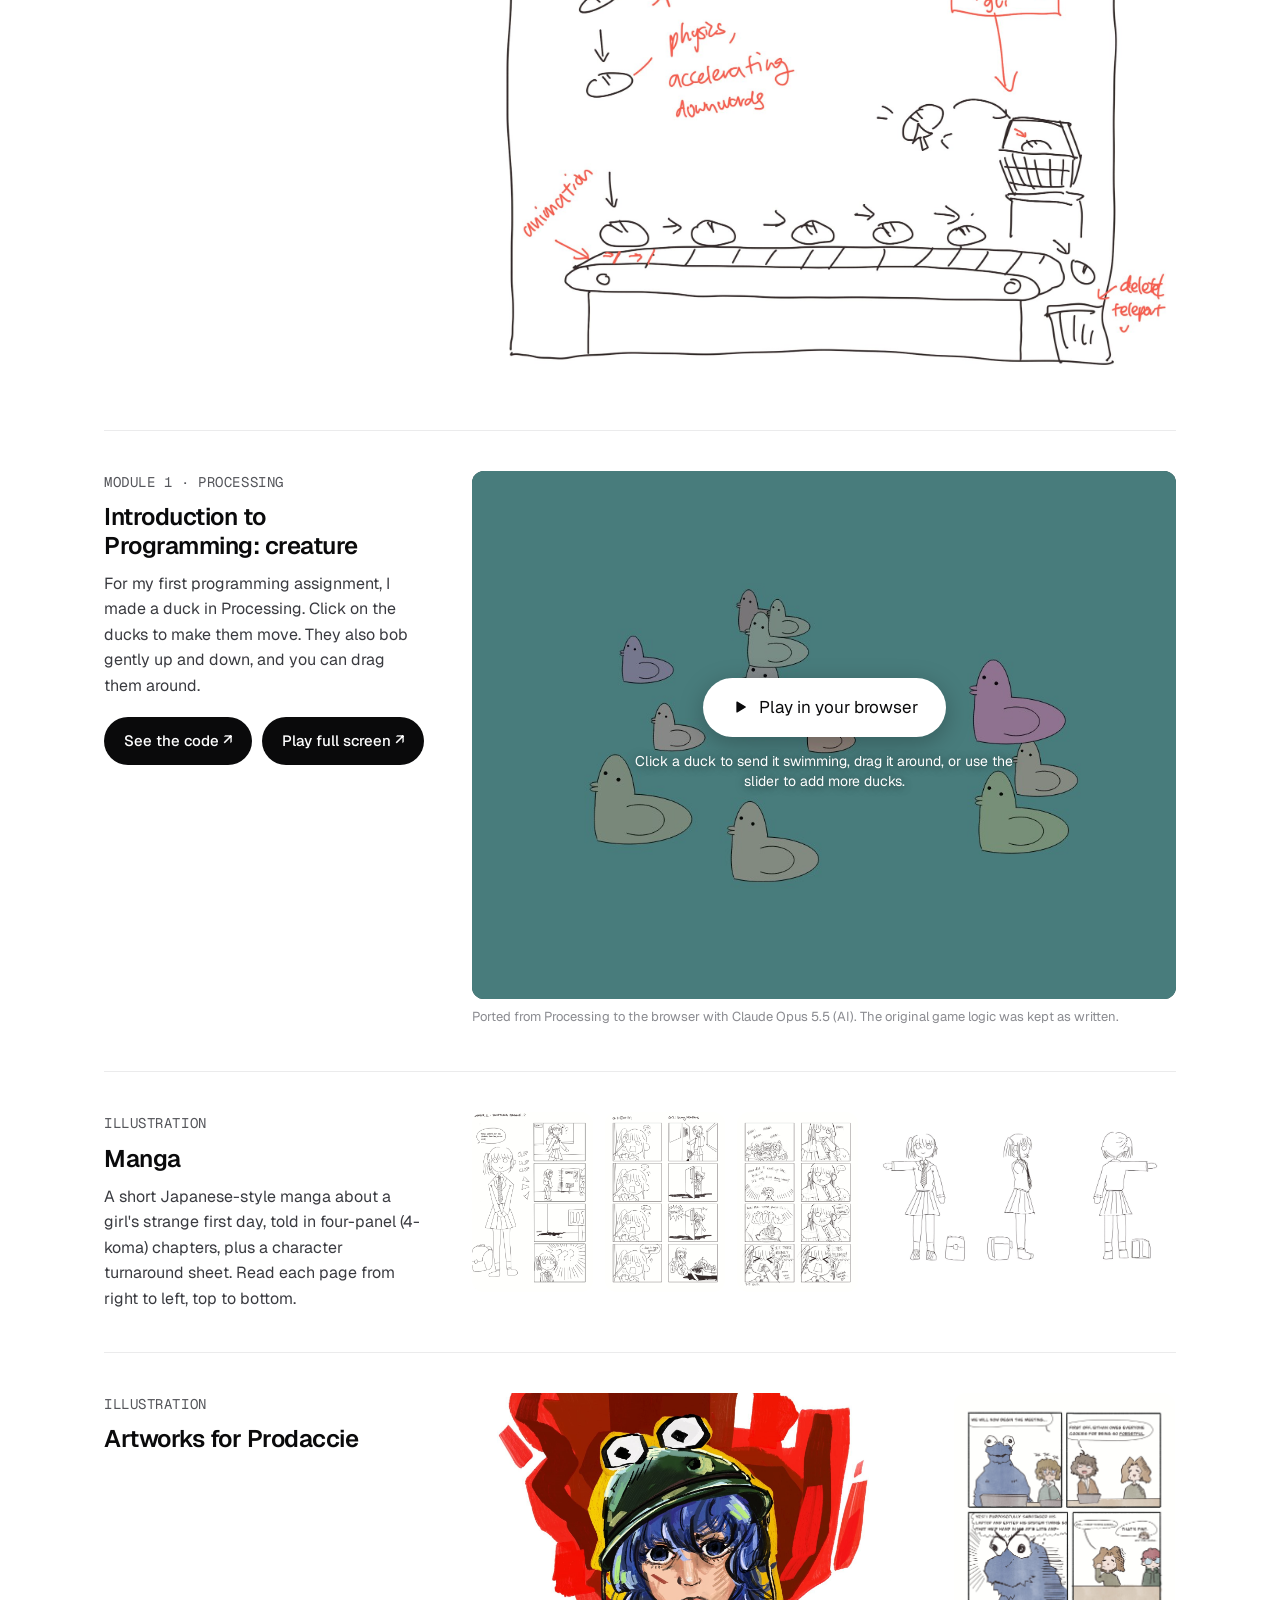
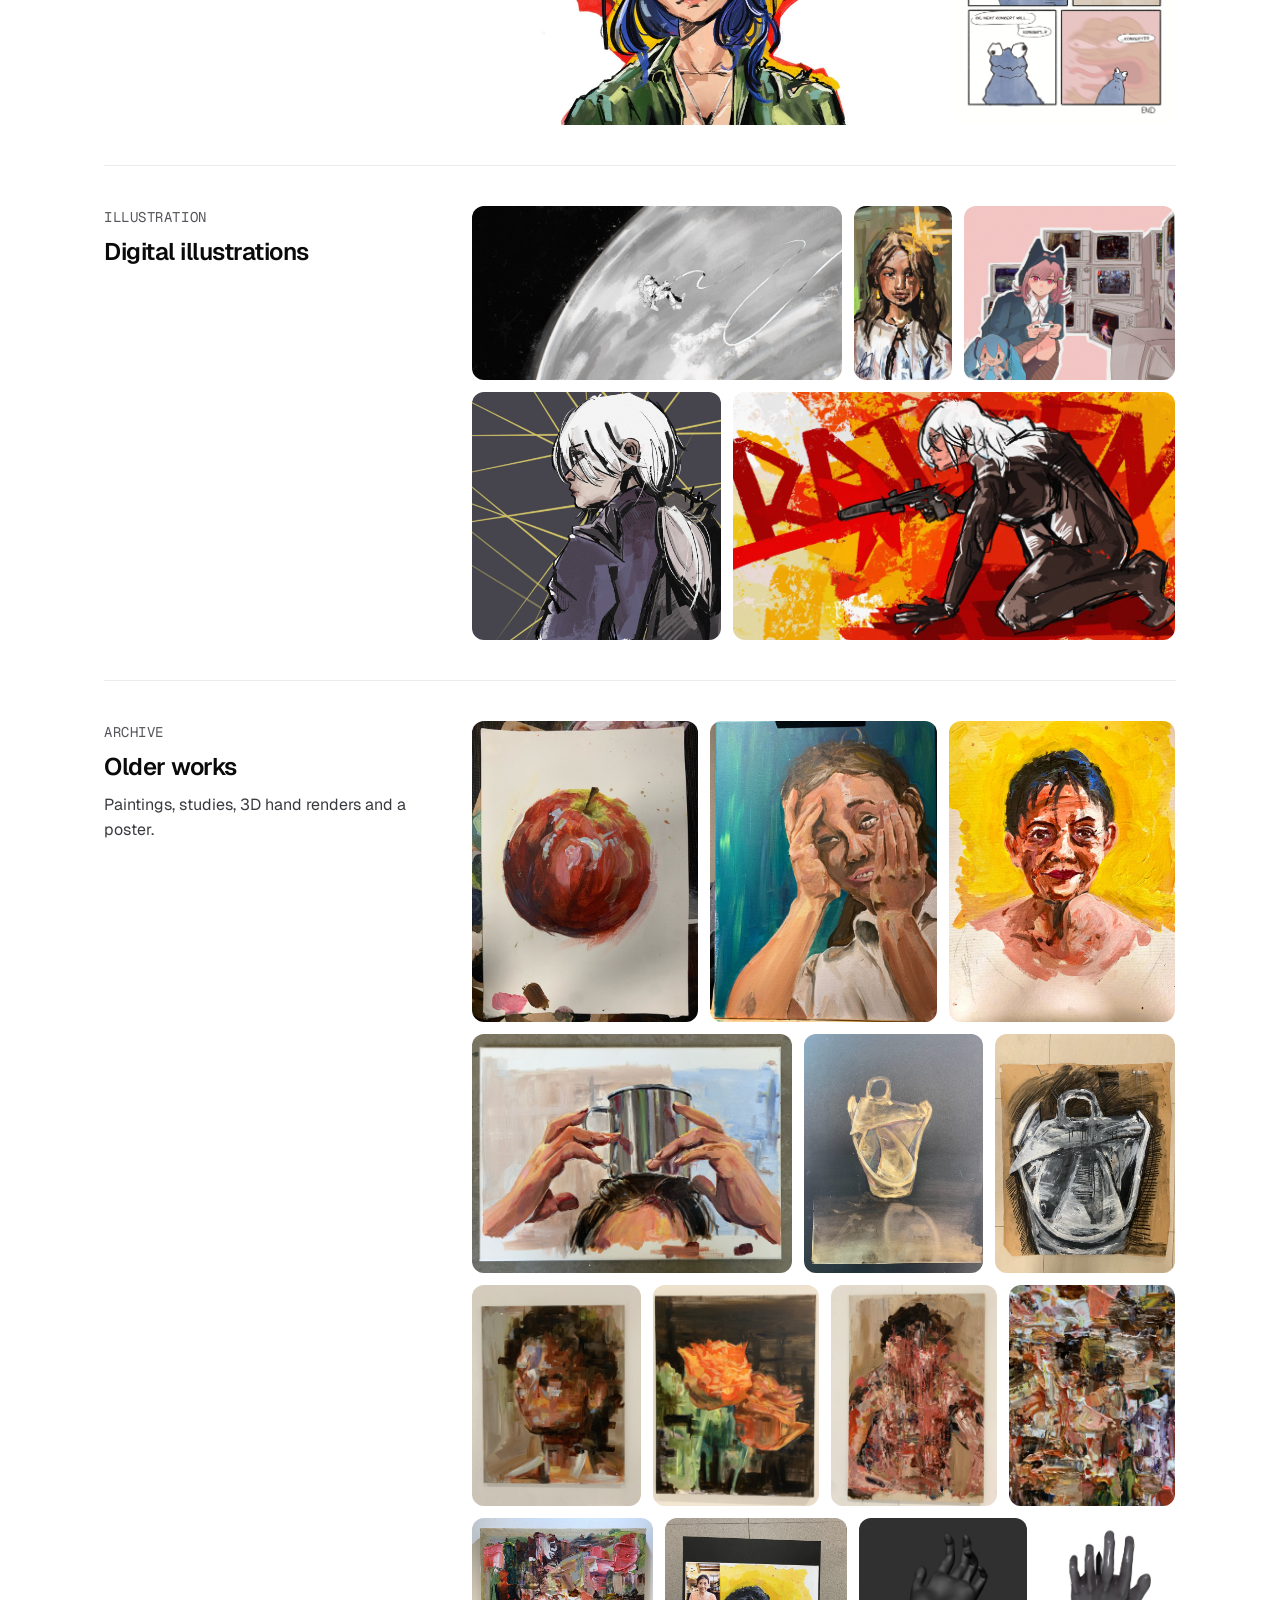
==== commit 6b94fd84: "Target Hit: add the Arduino code, port the final version of the game - code/target_hit_arduino/targe" ====
--- a/index.html
+++ b/index.html
@@ -12,7 +12,7 @@
   <link rel="stylesheet" href="https://fonts.googleapis.com/css2?family=Geist:wght@400;500;600&amp;family=Geist+Mono:wght@400;500&amp;display=swap">
 
   <!-- All the styling lives in style.css -->
-  <link rel="stylesheet" href="style.css?v=6">
+  <link rel="stylesheet" href="style.css?v=7">
 </head>
 <body>
 
@@ -111,8 +111,8 @@
 </footer>
 
 <!-- Content first, then the script that builds the page from it -->
-<script src="content.js?v=6"></script>
-<script src="render.js?v=6"></script>
+<script src="content.js?v=7"></script>
+<script src="render.js?v=7"></script>
 
 </body>
 </html>
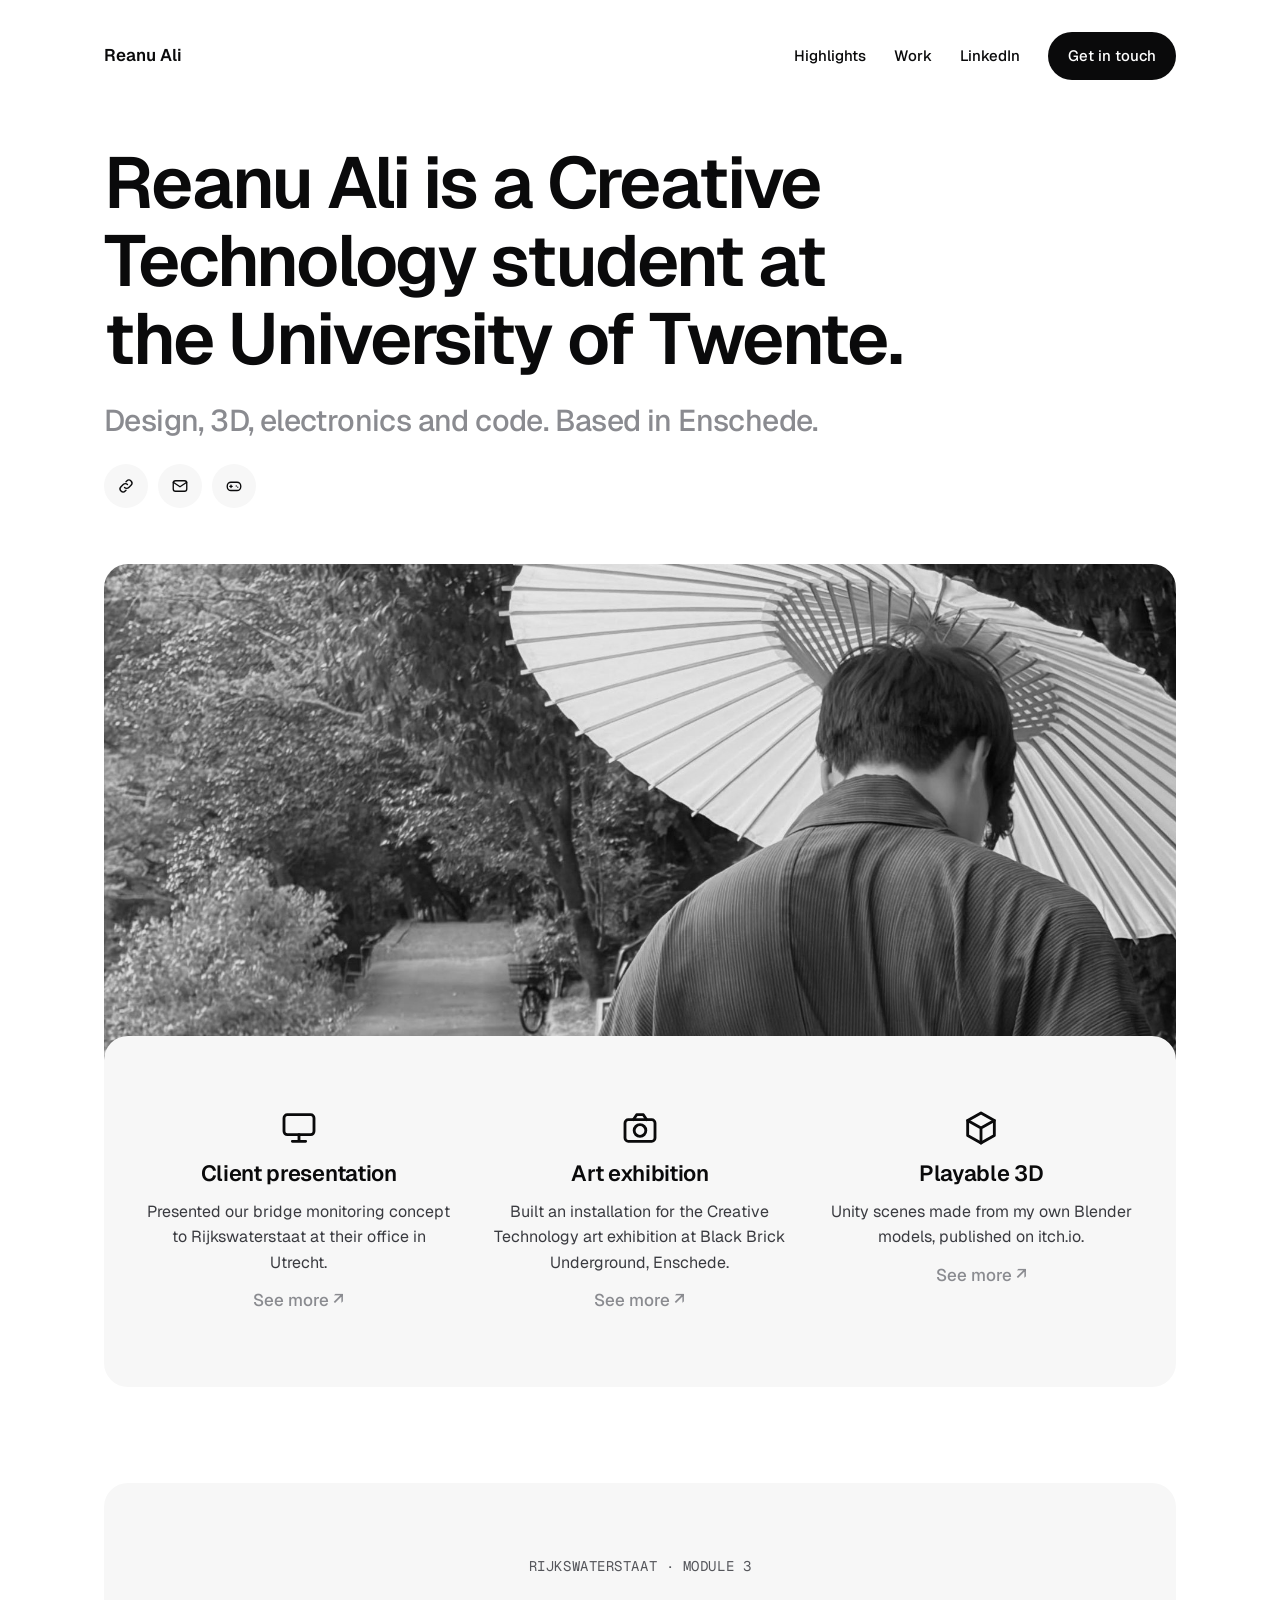
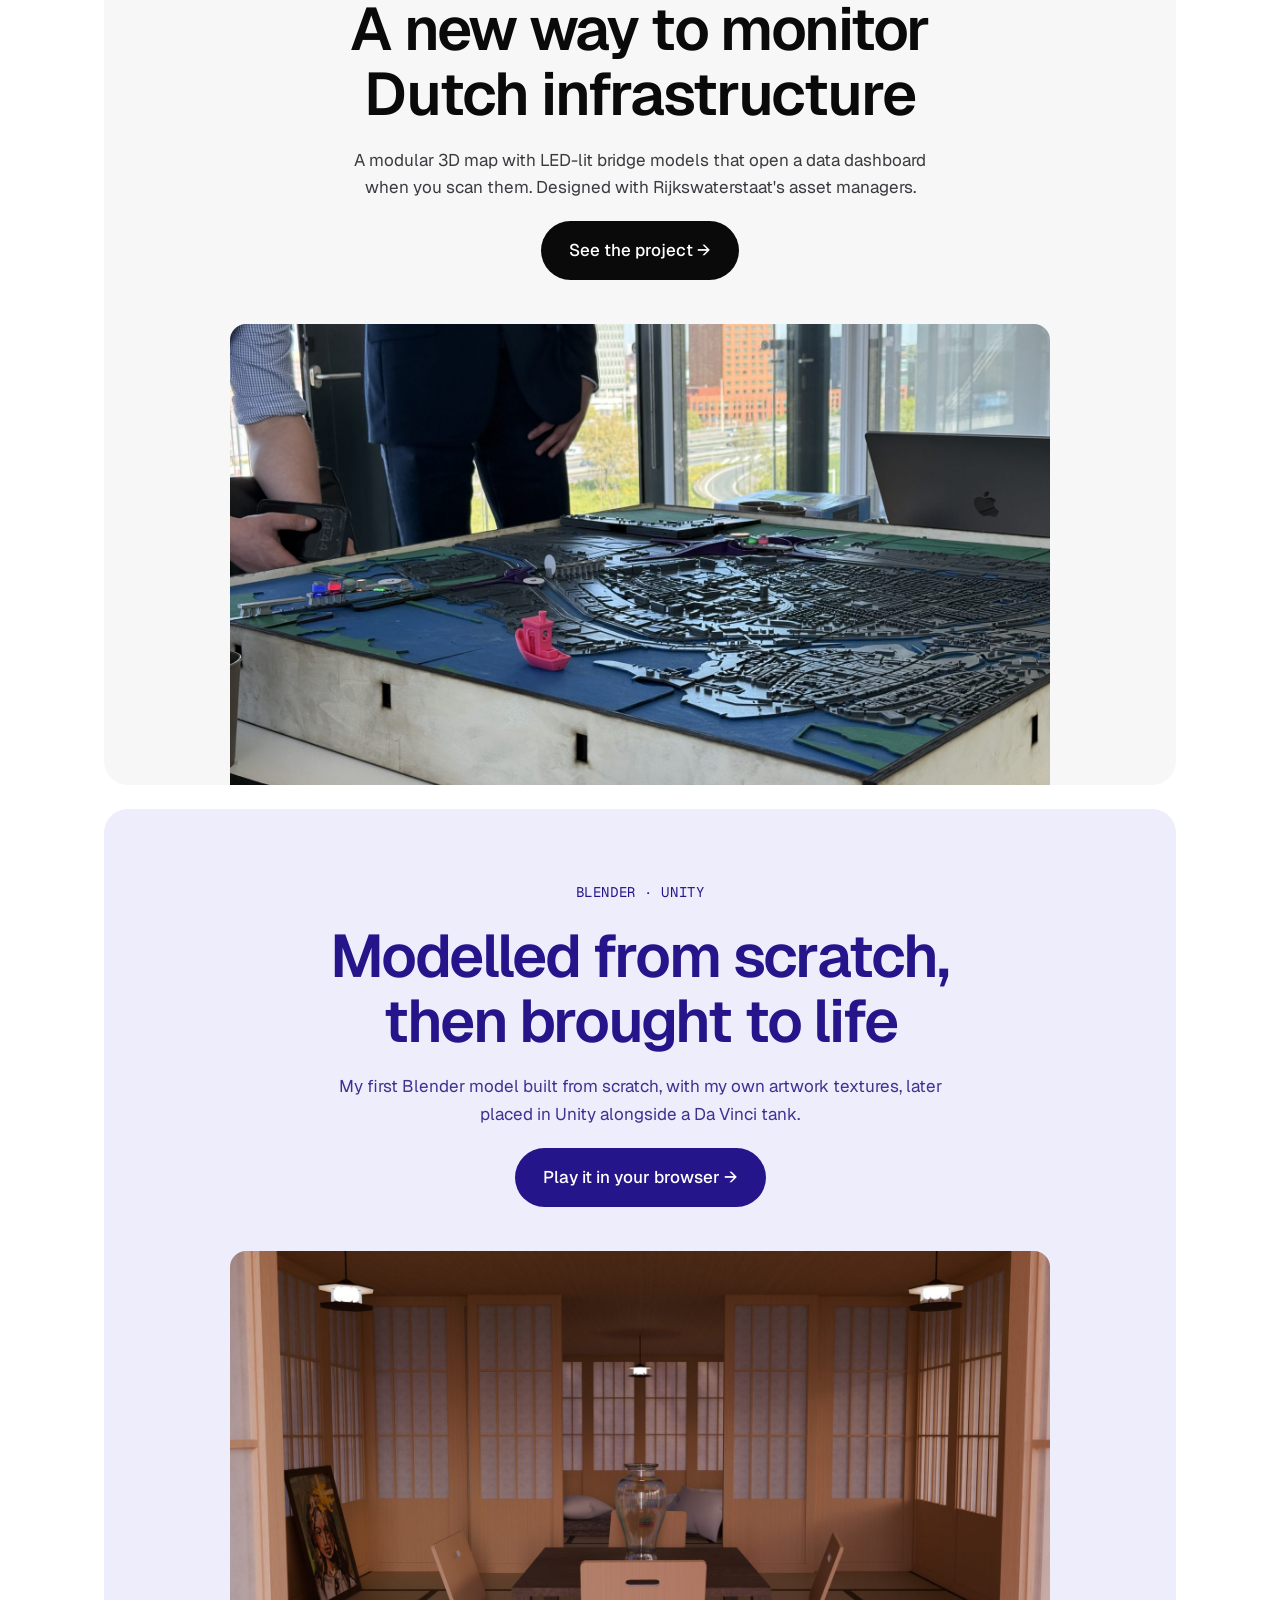
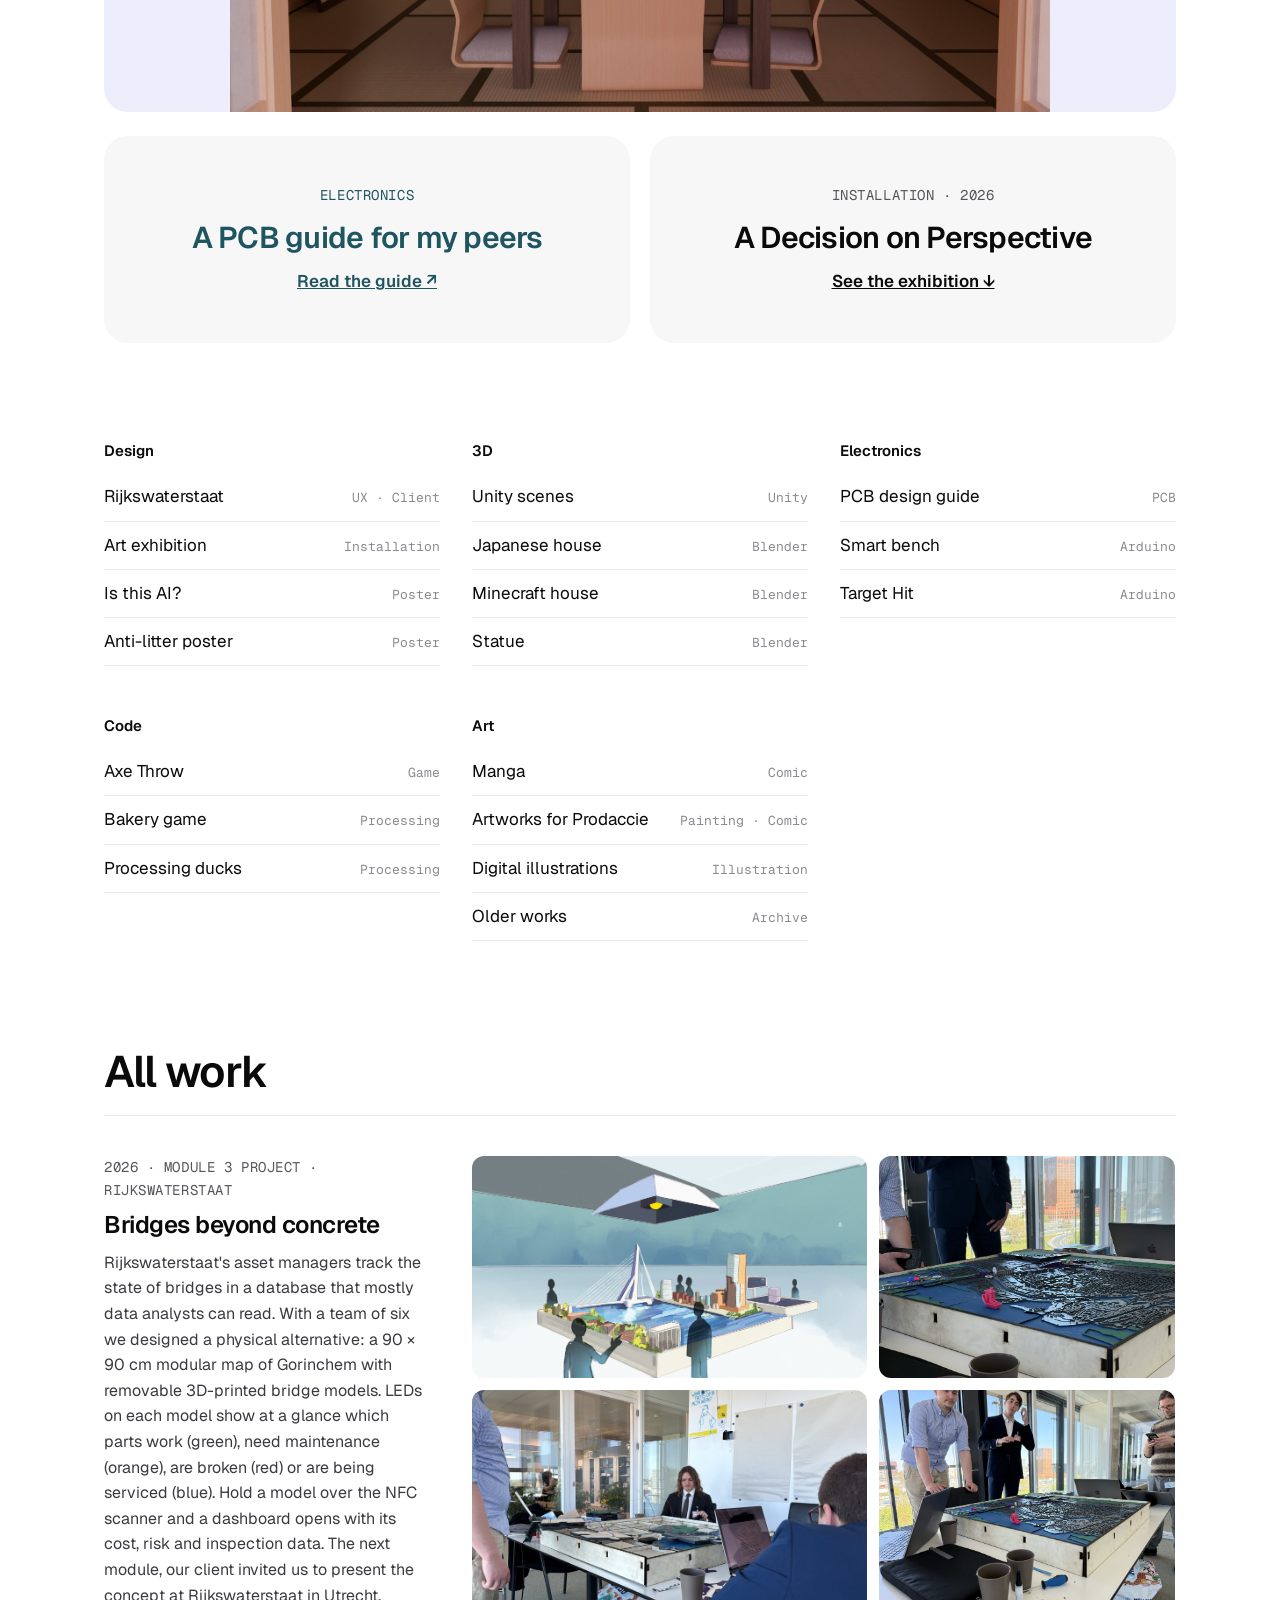
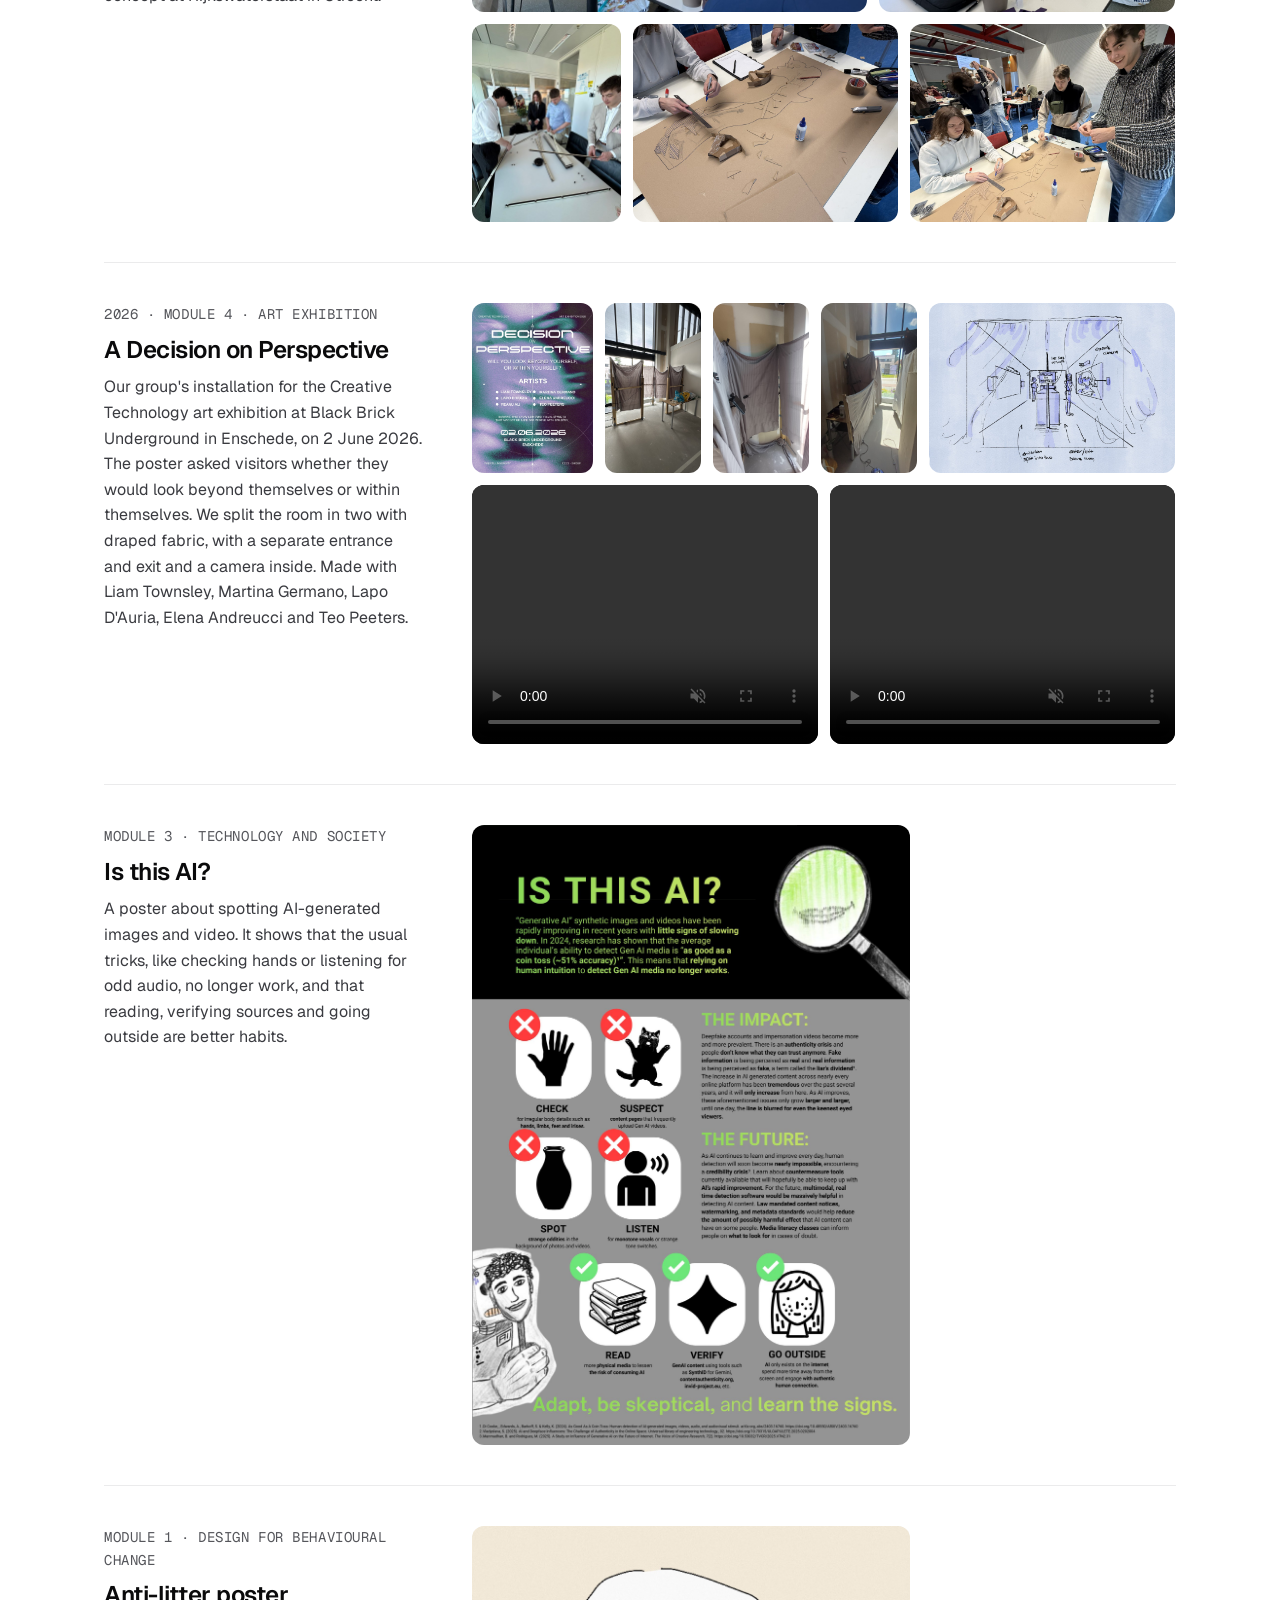
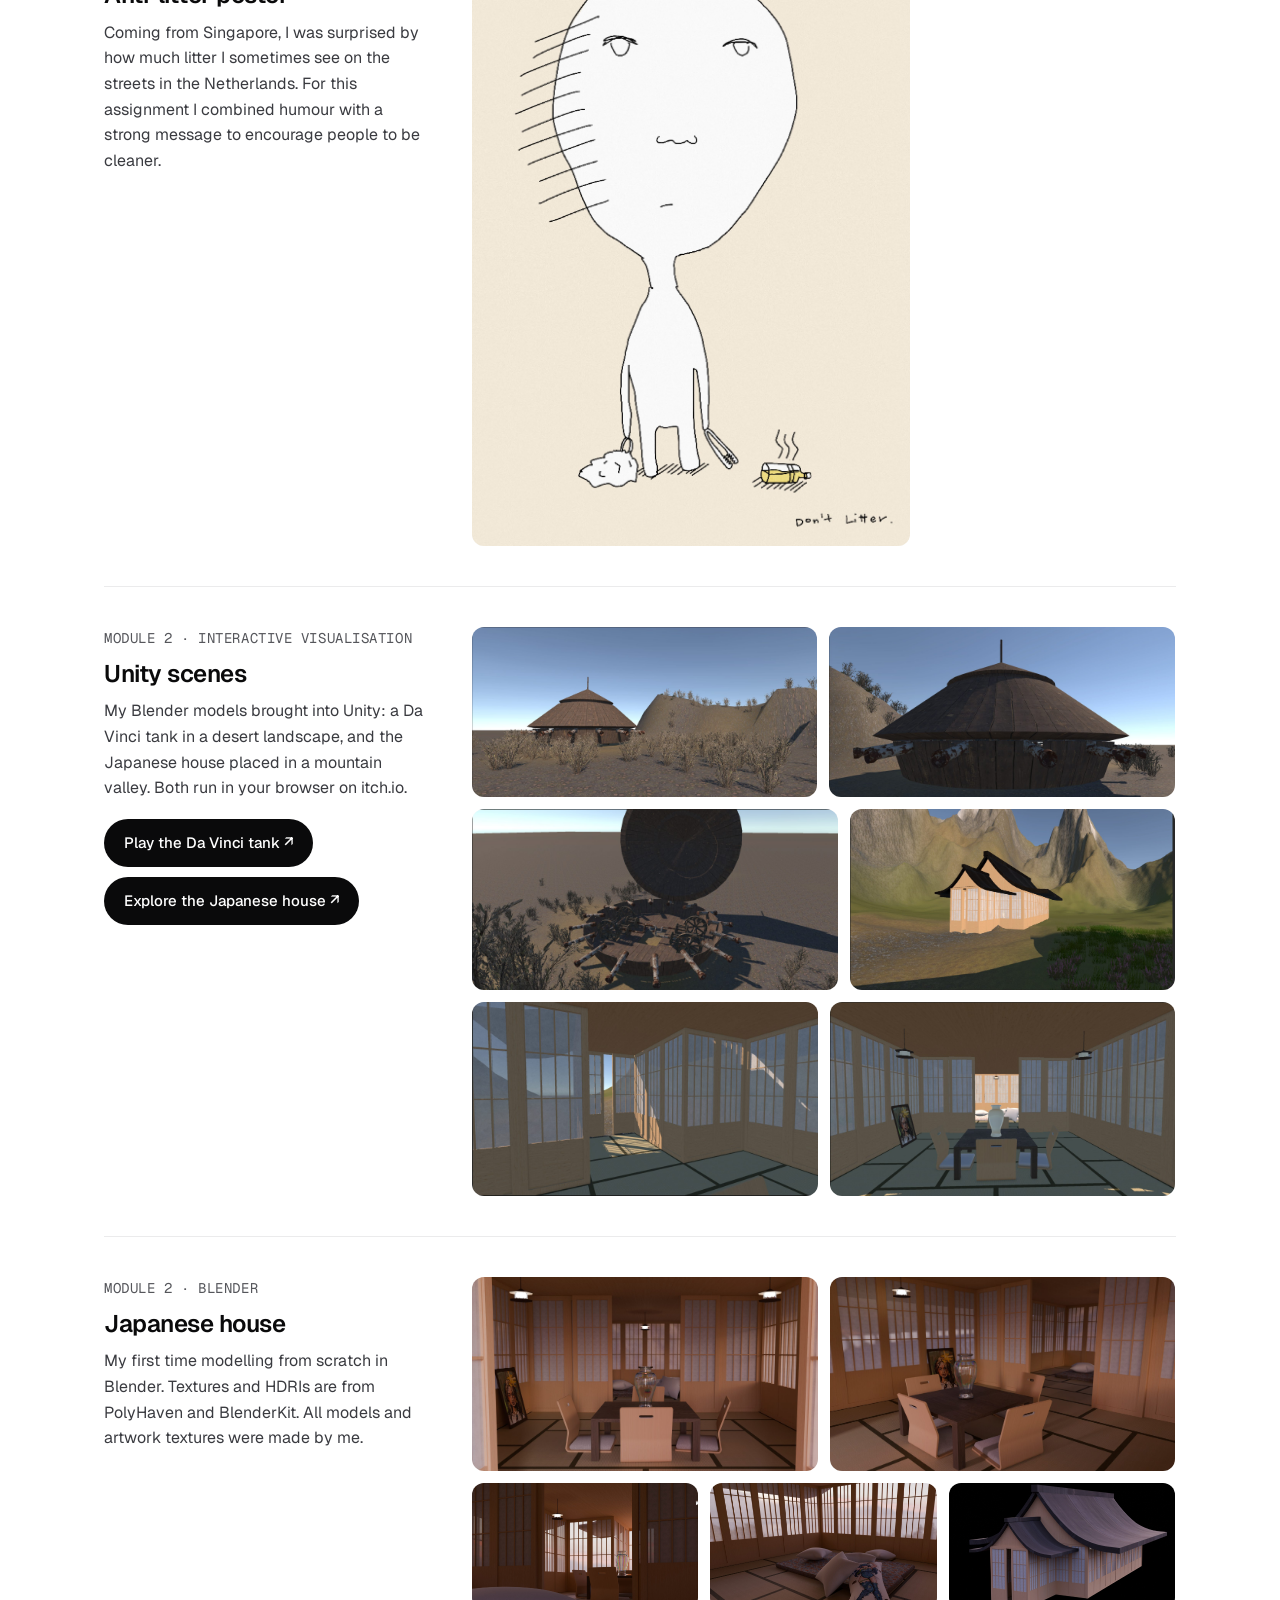
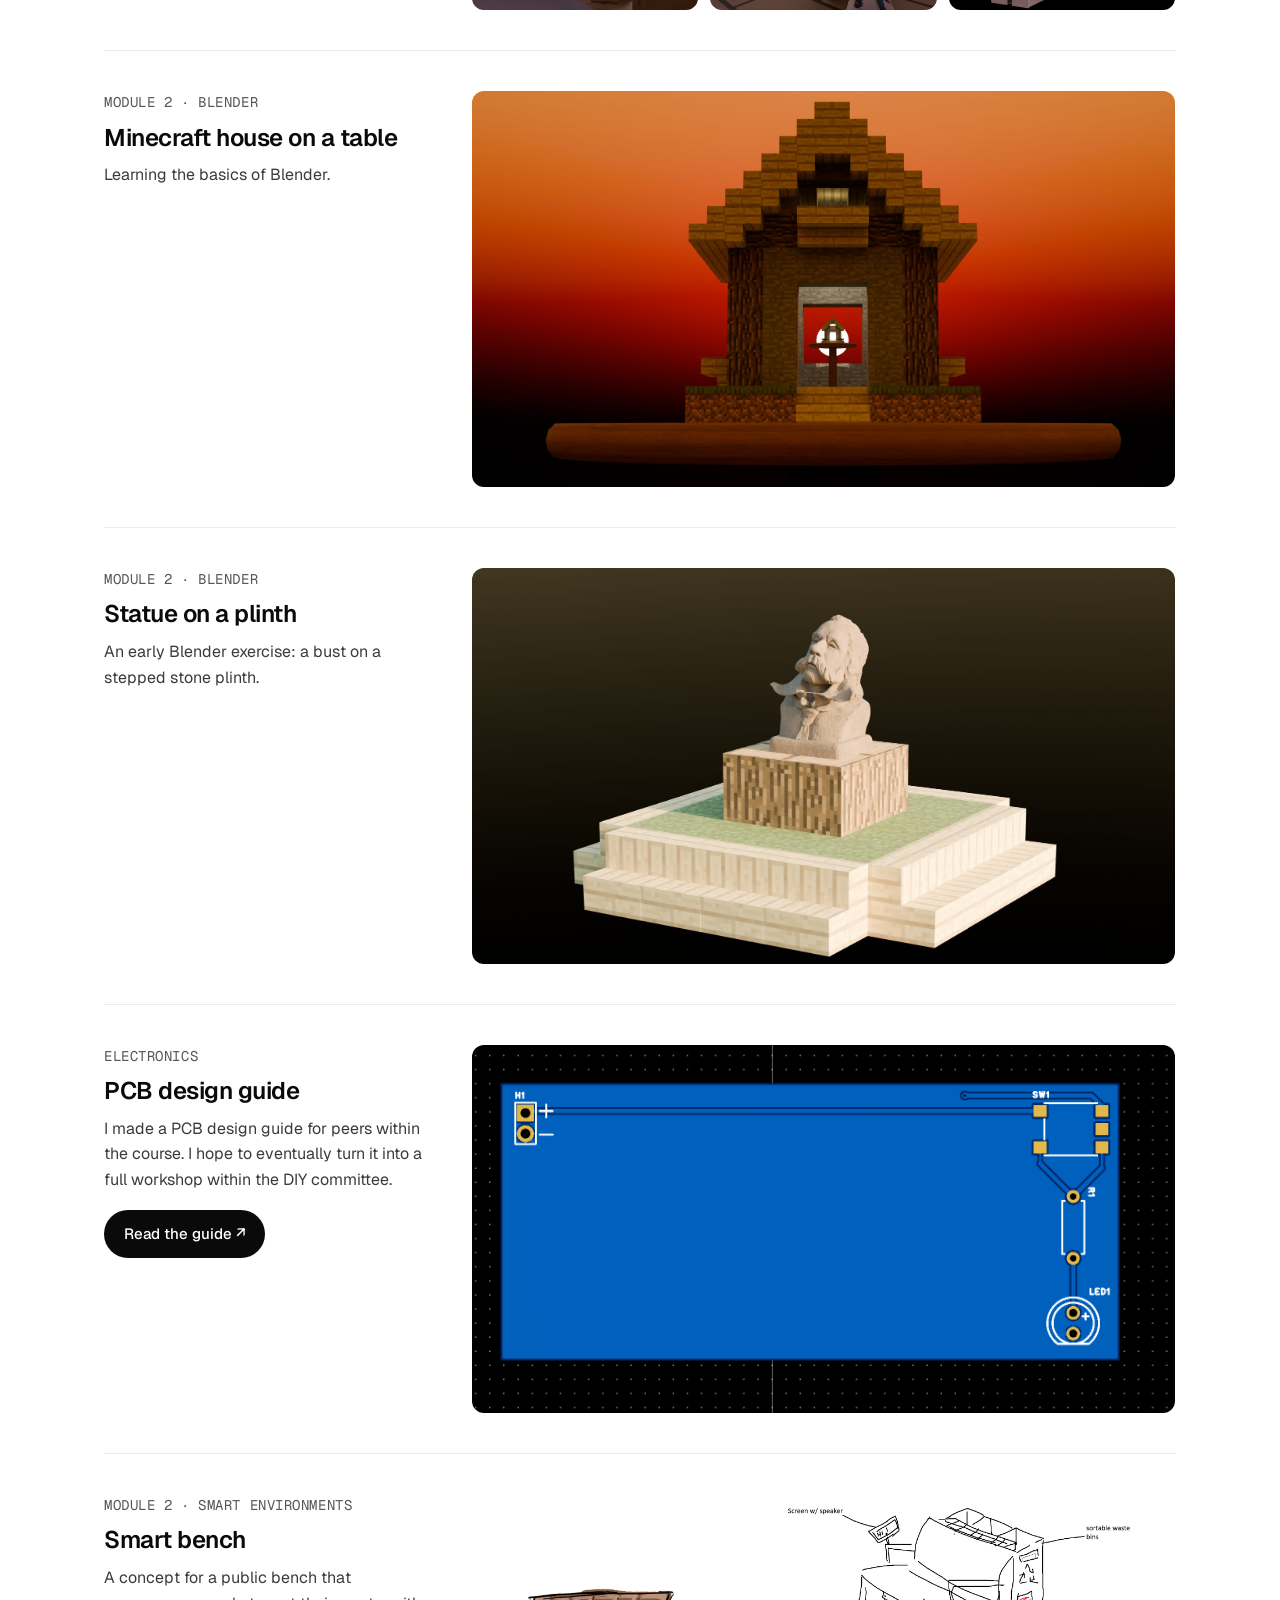
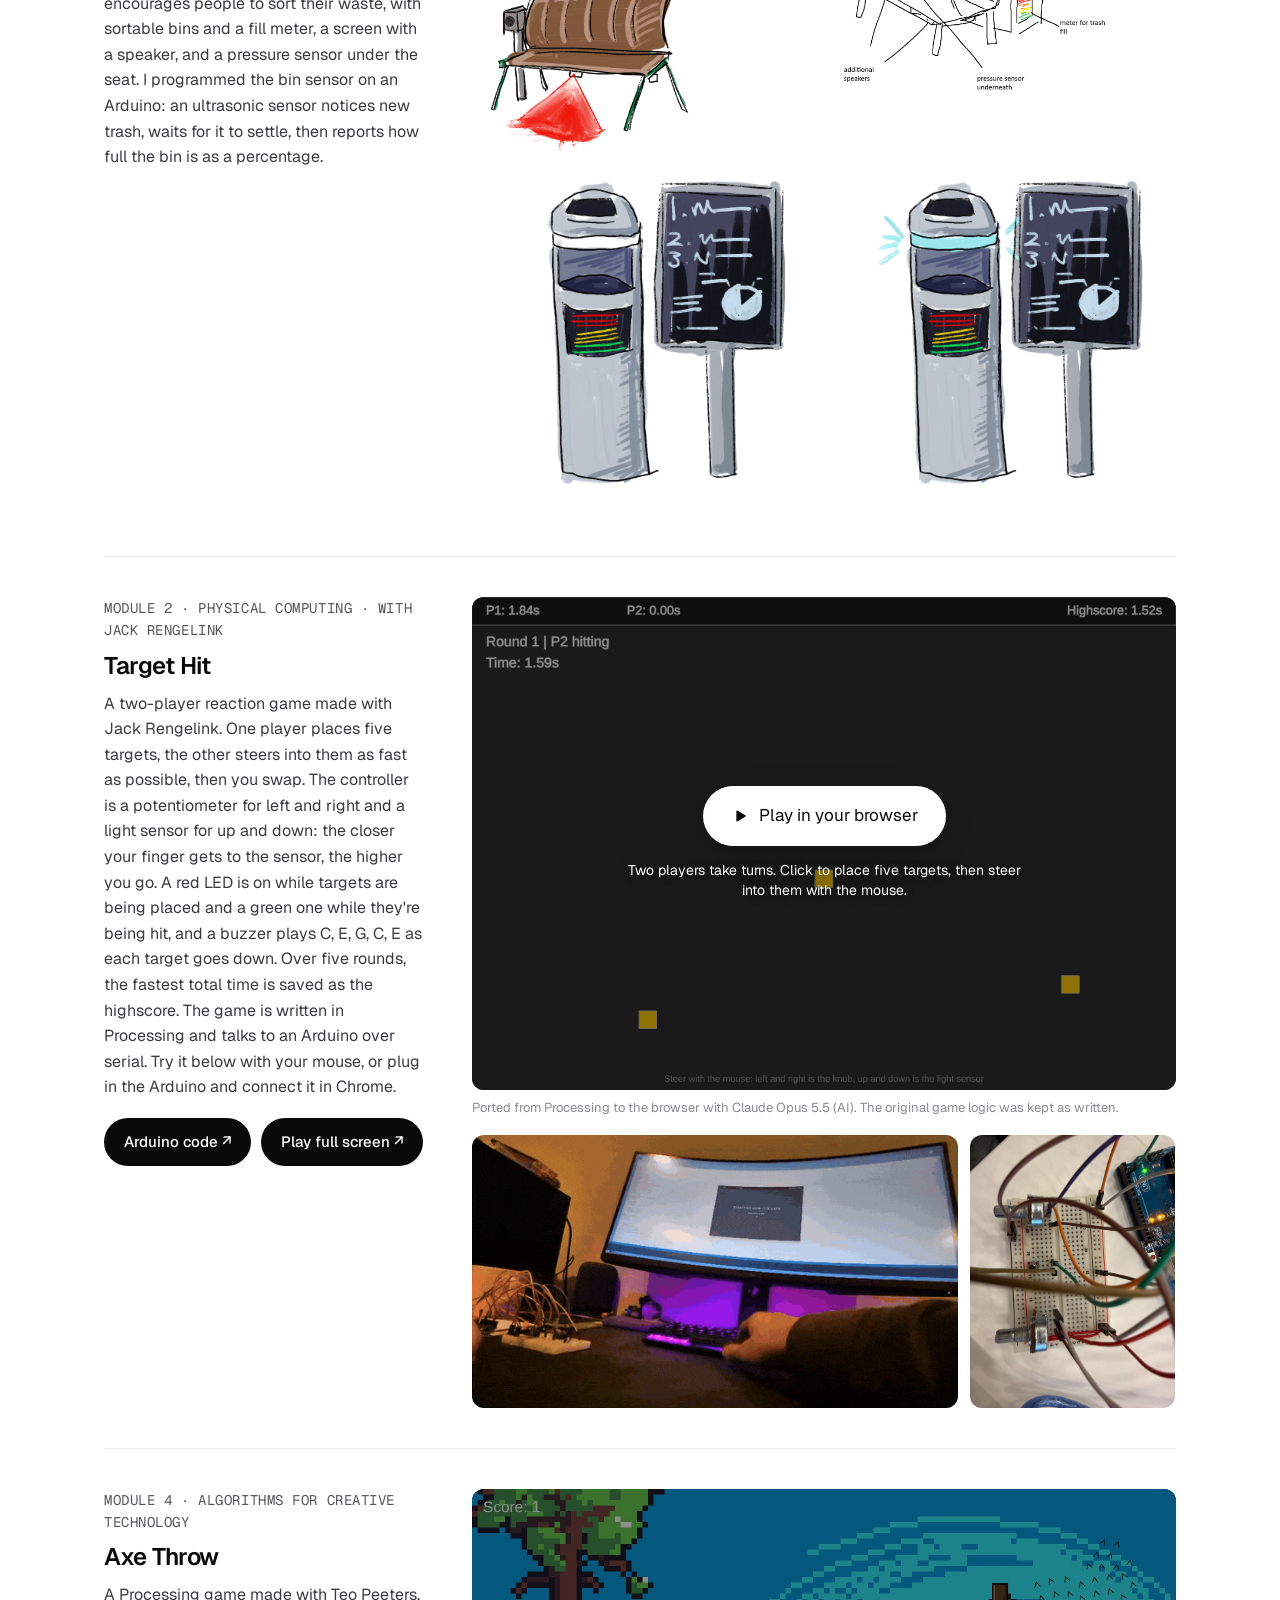
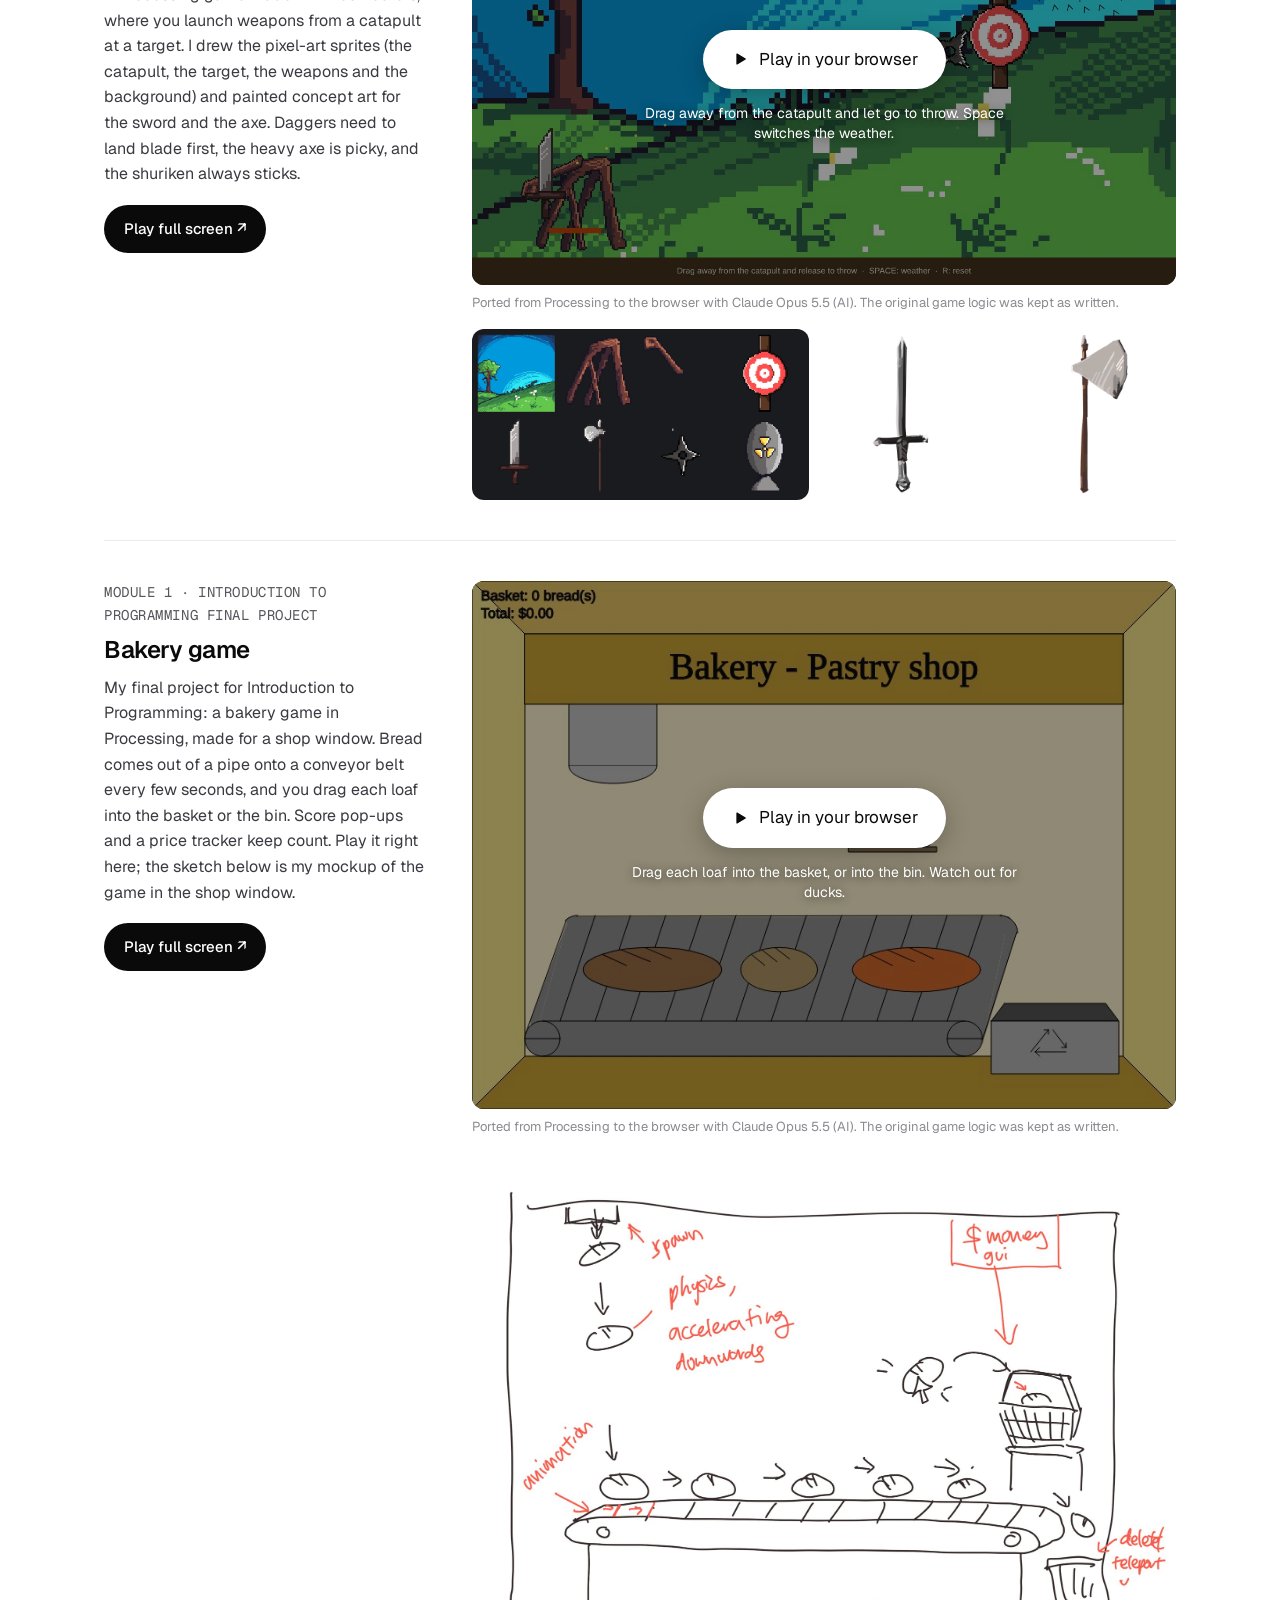
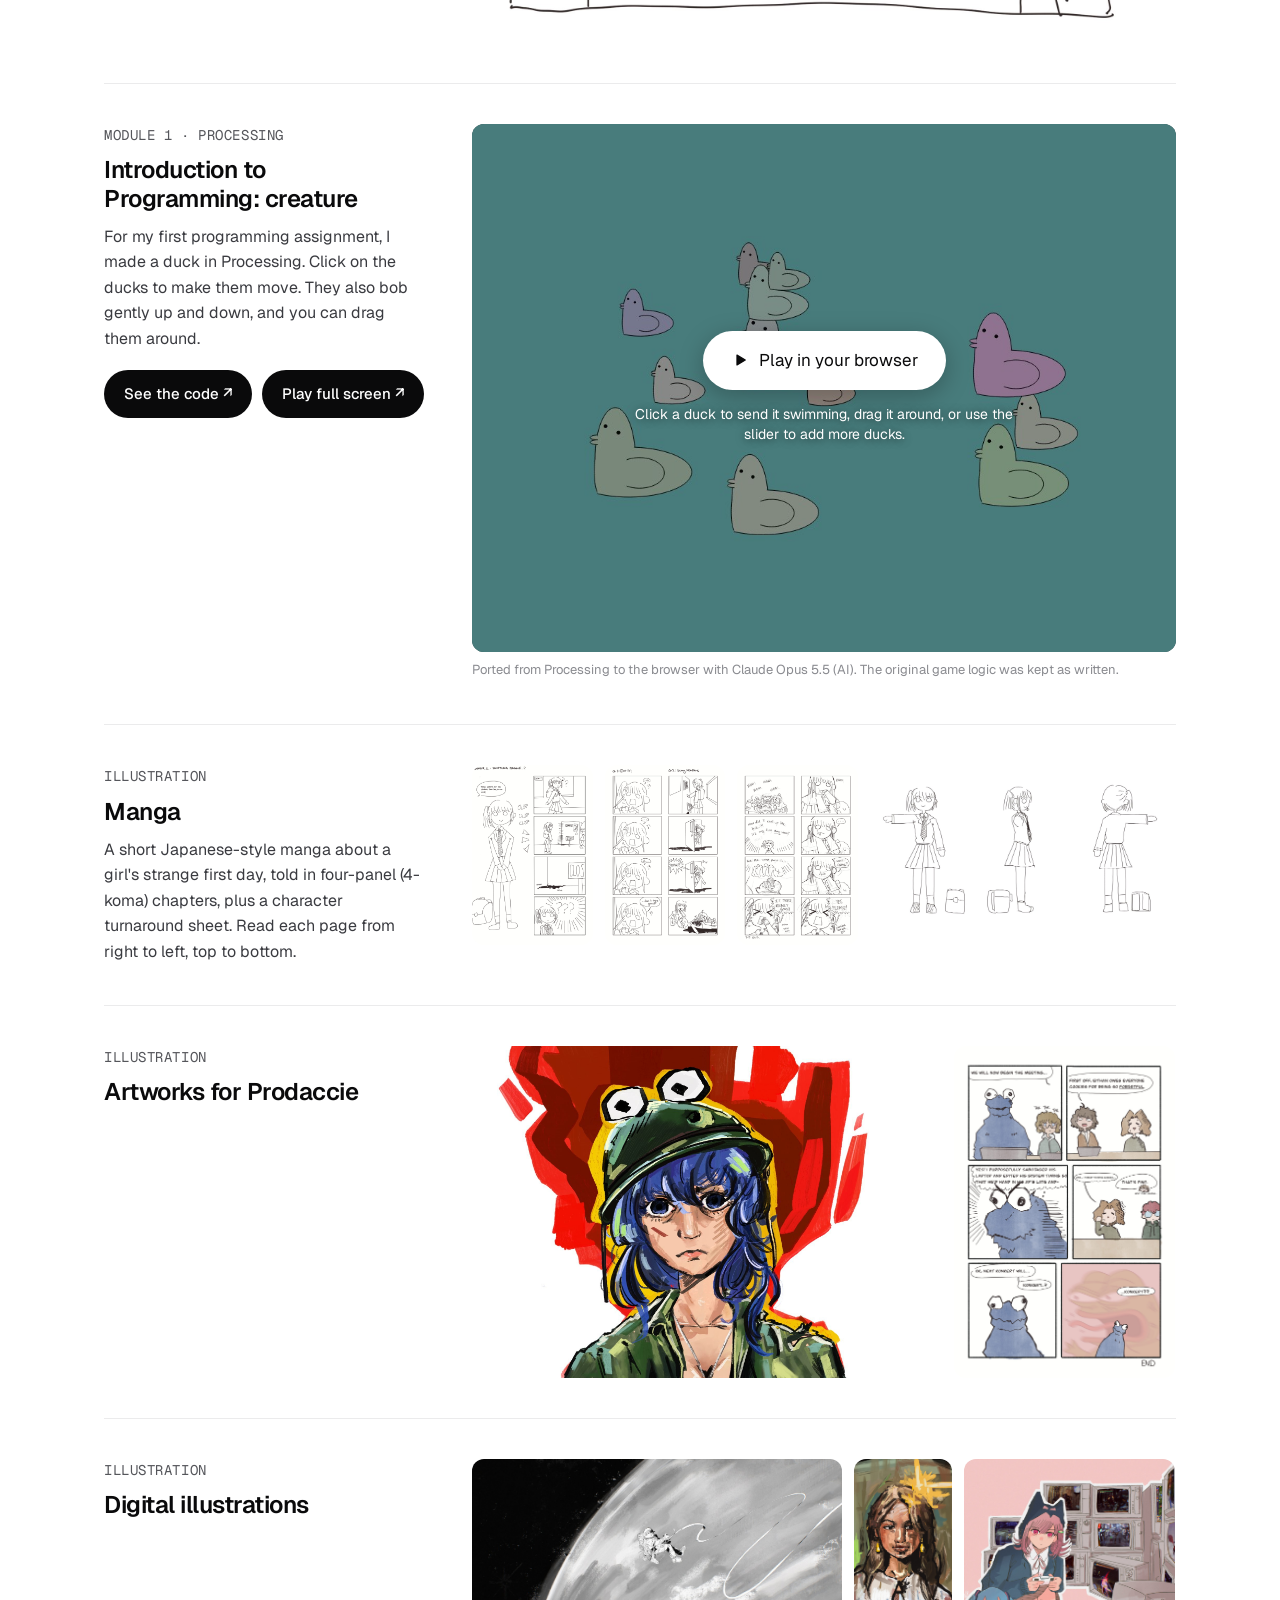
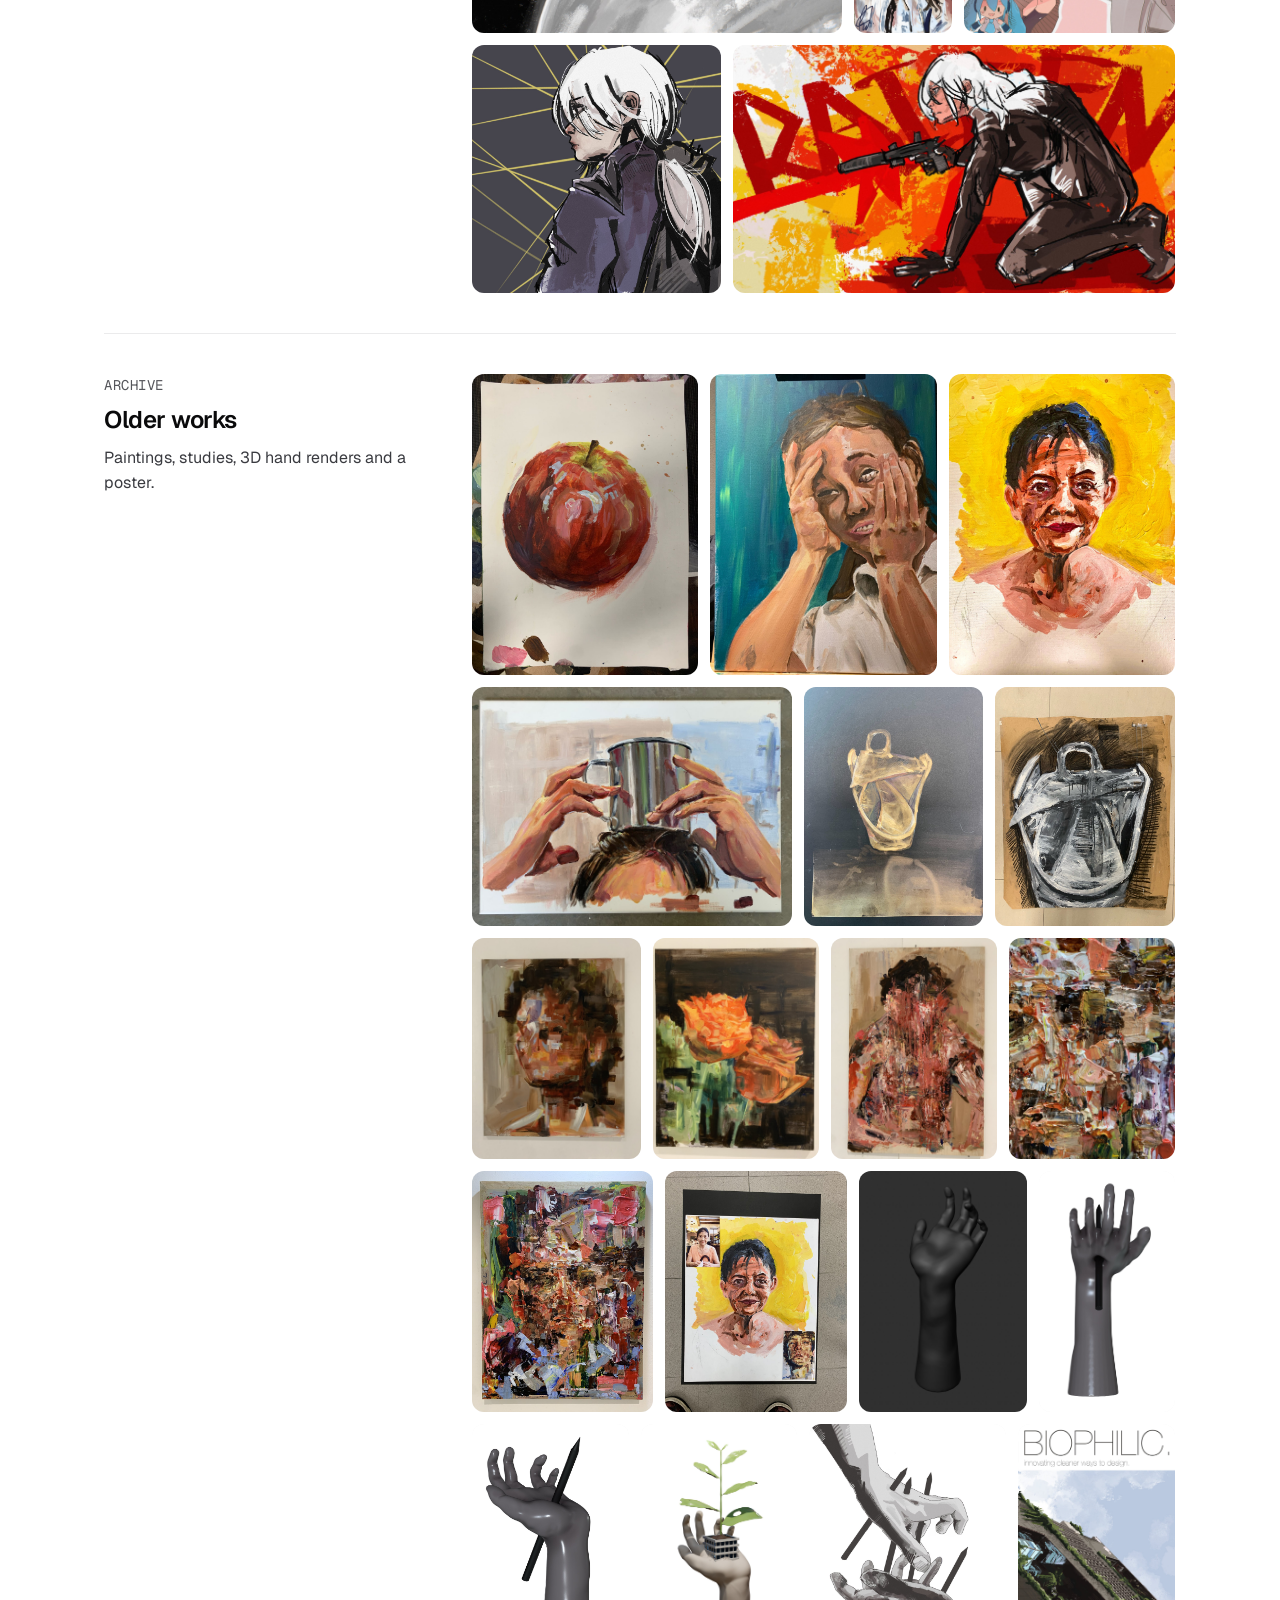
==== commit e5f5a8fb: "Target Hit: demo GIF of the real setup, 5 rounds to match the start screen Co-Authored-By: Claude Op" ====
--- a/index.html
+++ b/index.html
@@ -12,7 +12,7 @@
   <link rel="stylesheet" href="https://fonts.googleapis.com/css2?family=Geist:wght@400;500;600&amp;family=Geist+Mono:wght@400;500&amp;display=swap">
 
   <!-- All the styling lives in style.css -->
-  <link rel="stylesheet" href="style.css?v=7">
+  <link rel="stylesheet" href="style.css?v=8">
 </head>
 <body>
 
@@ -111,8 +111,8 @@
 </footer>
 
 <!-- Content first, then the script that builds the page from it -->
-<script src="content.js?v=7"></script>
-<script src="render.js?v=7"></script>
+<script src="content.js?v=8"></script>
+<script src="render.js?v=8"></script>
 
 </body>
 </html>
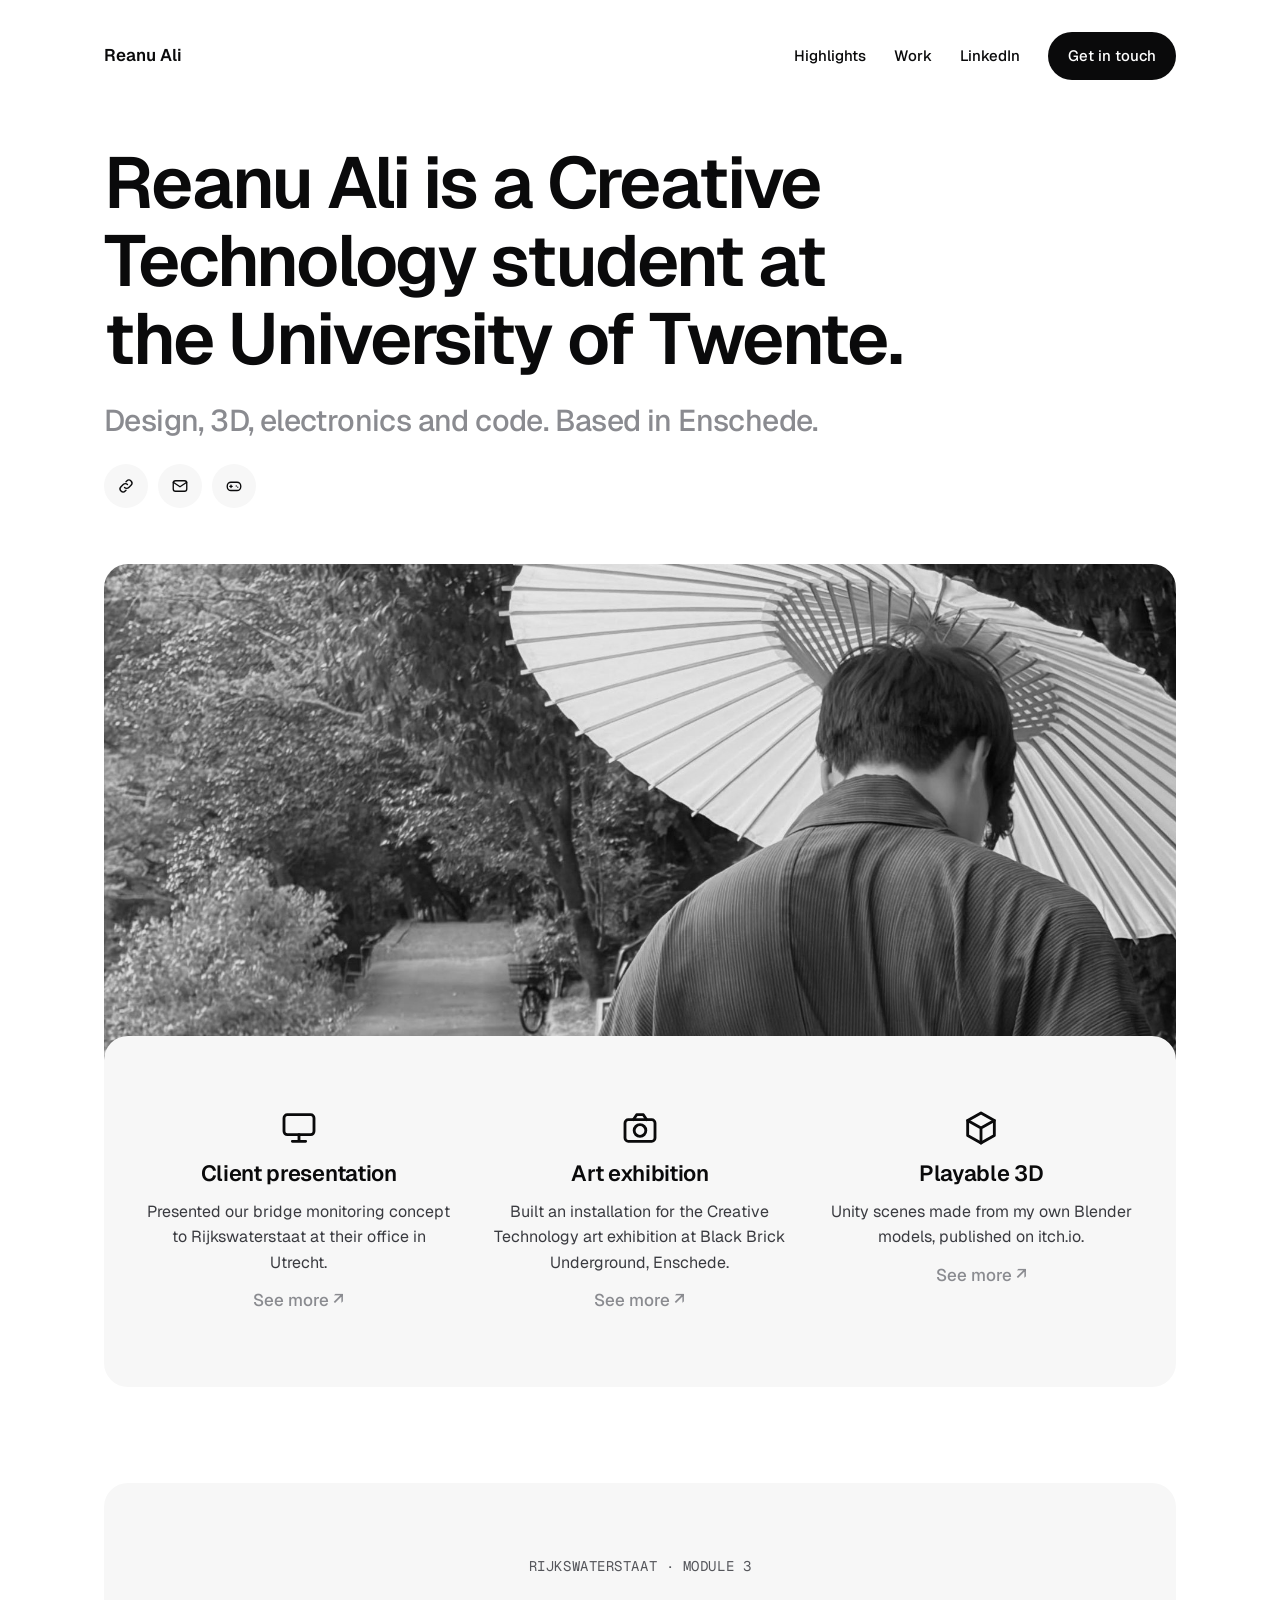
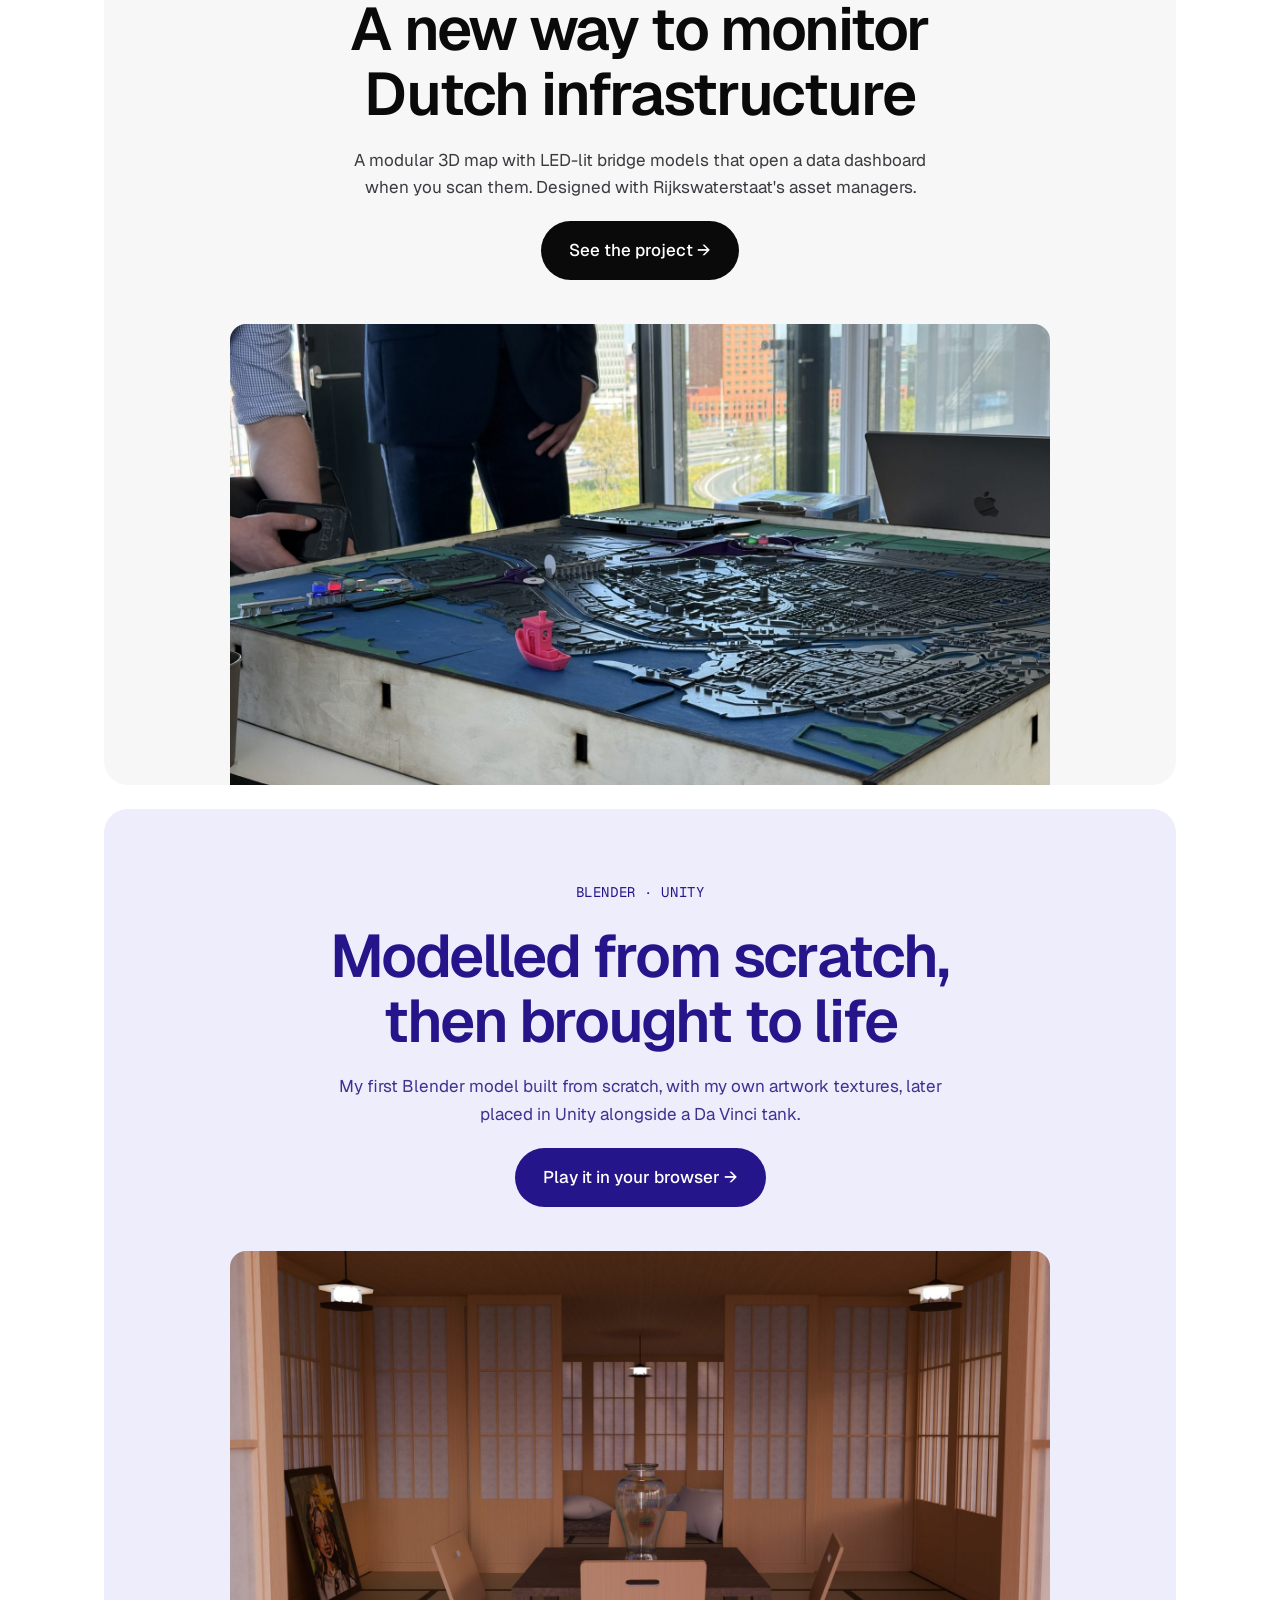
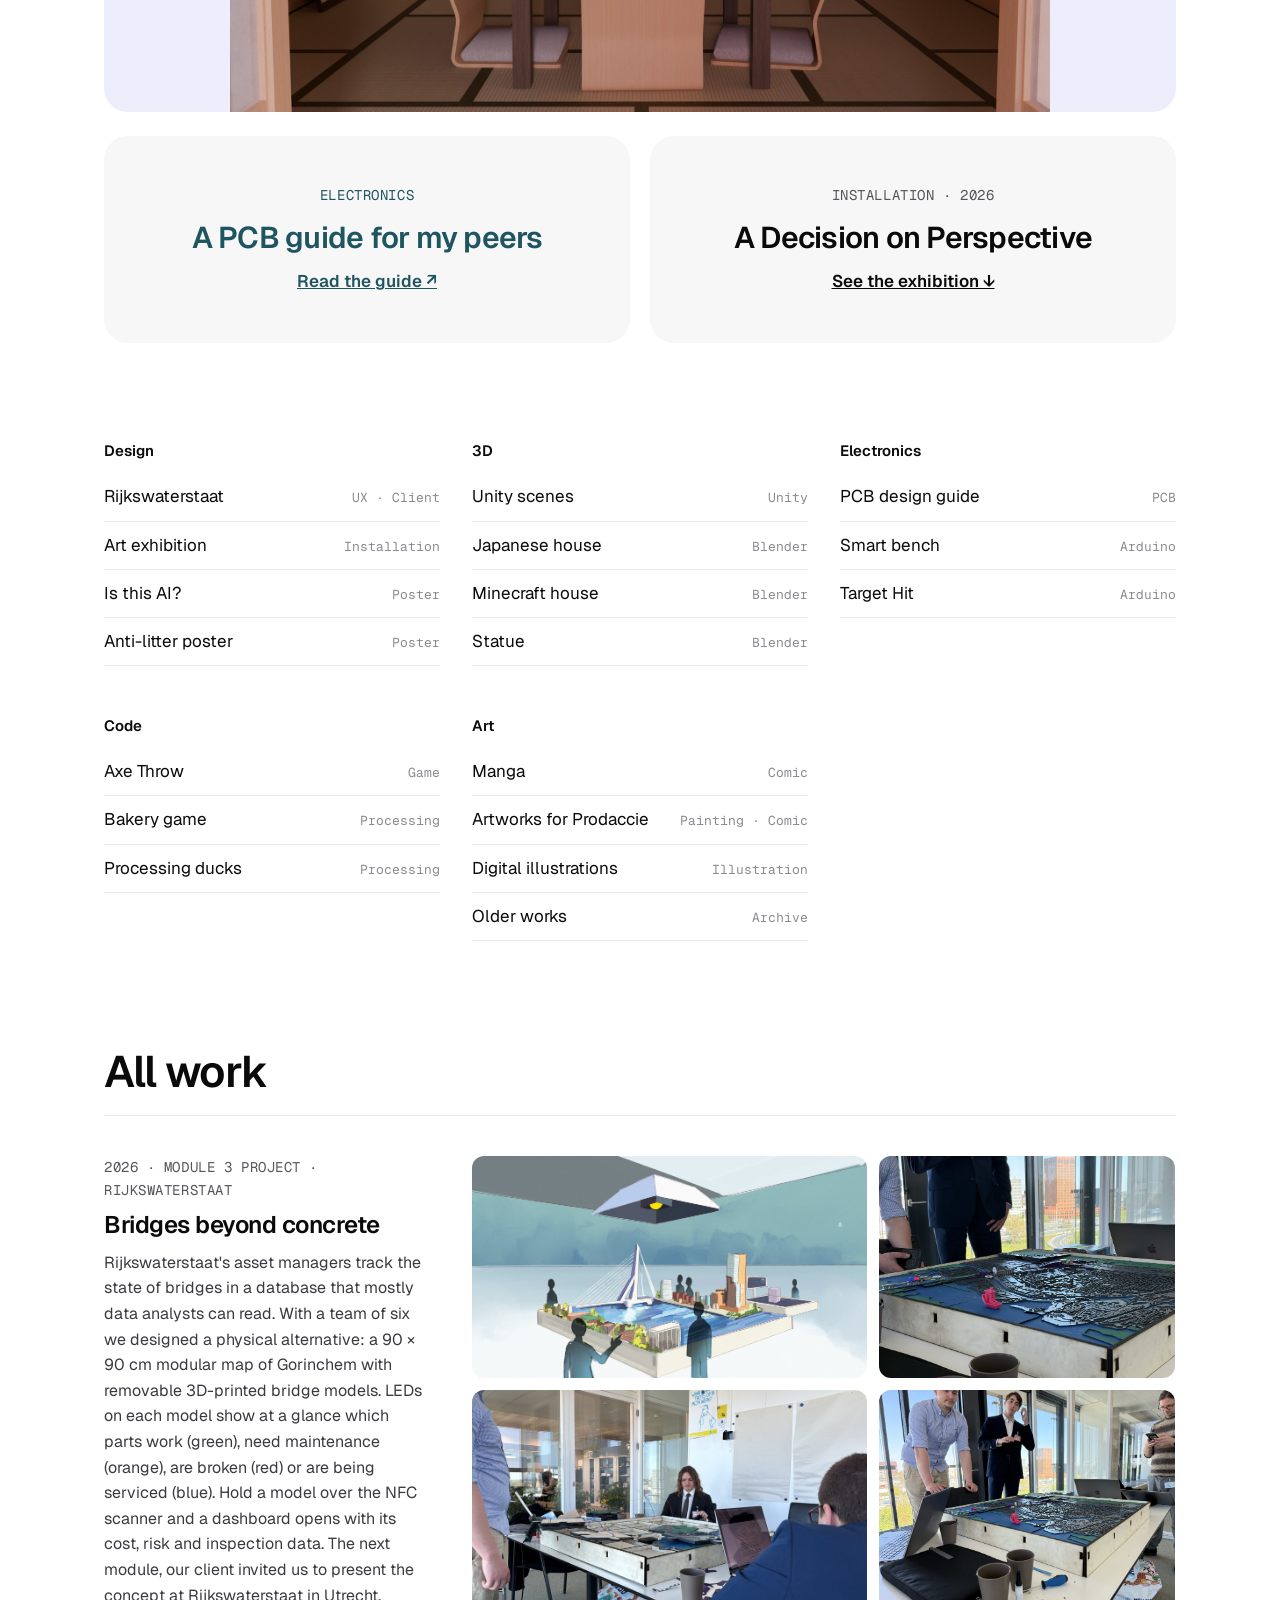
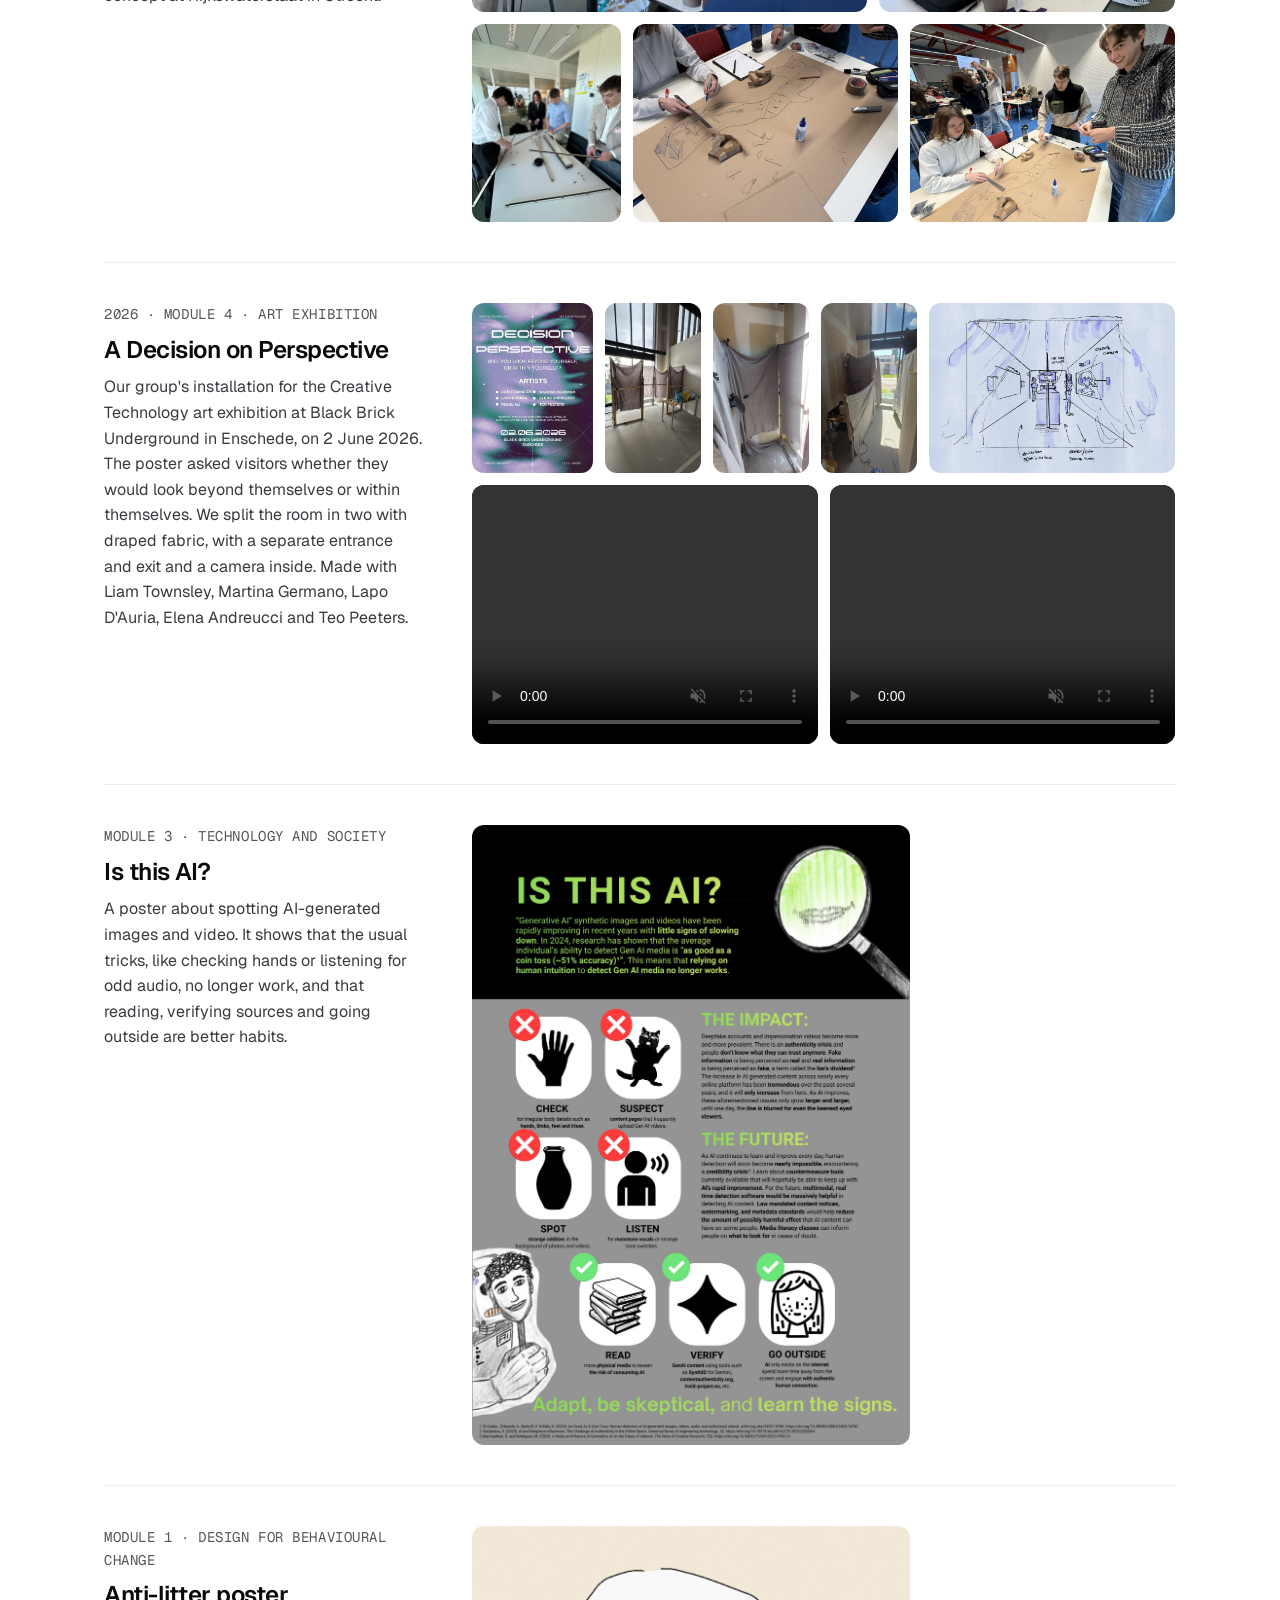
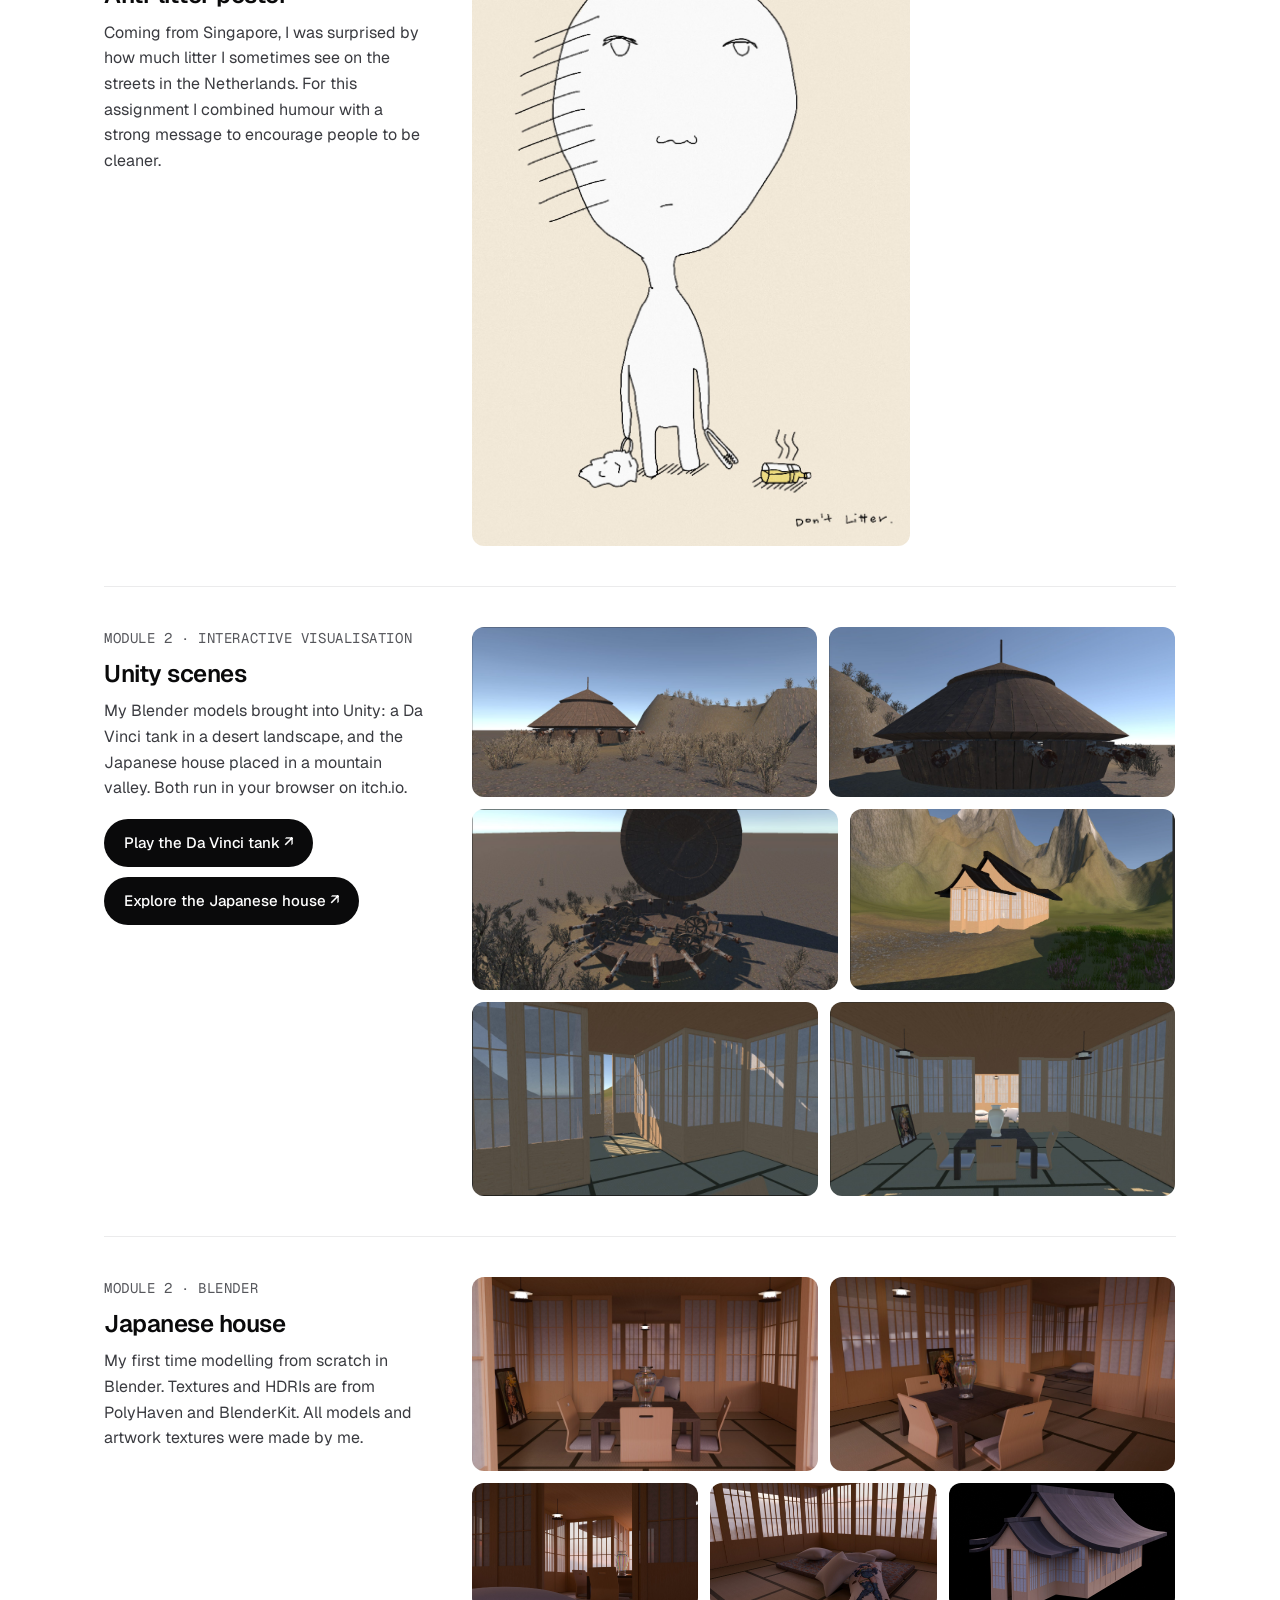
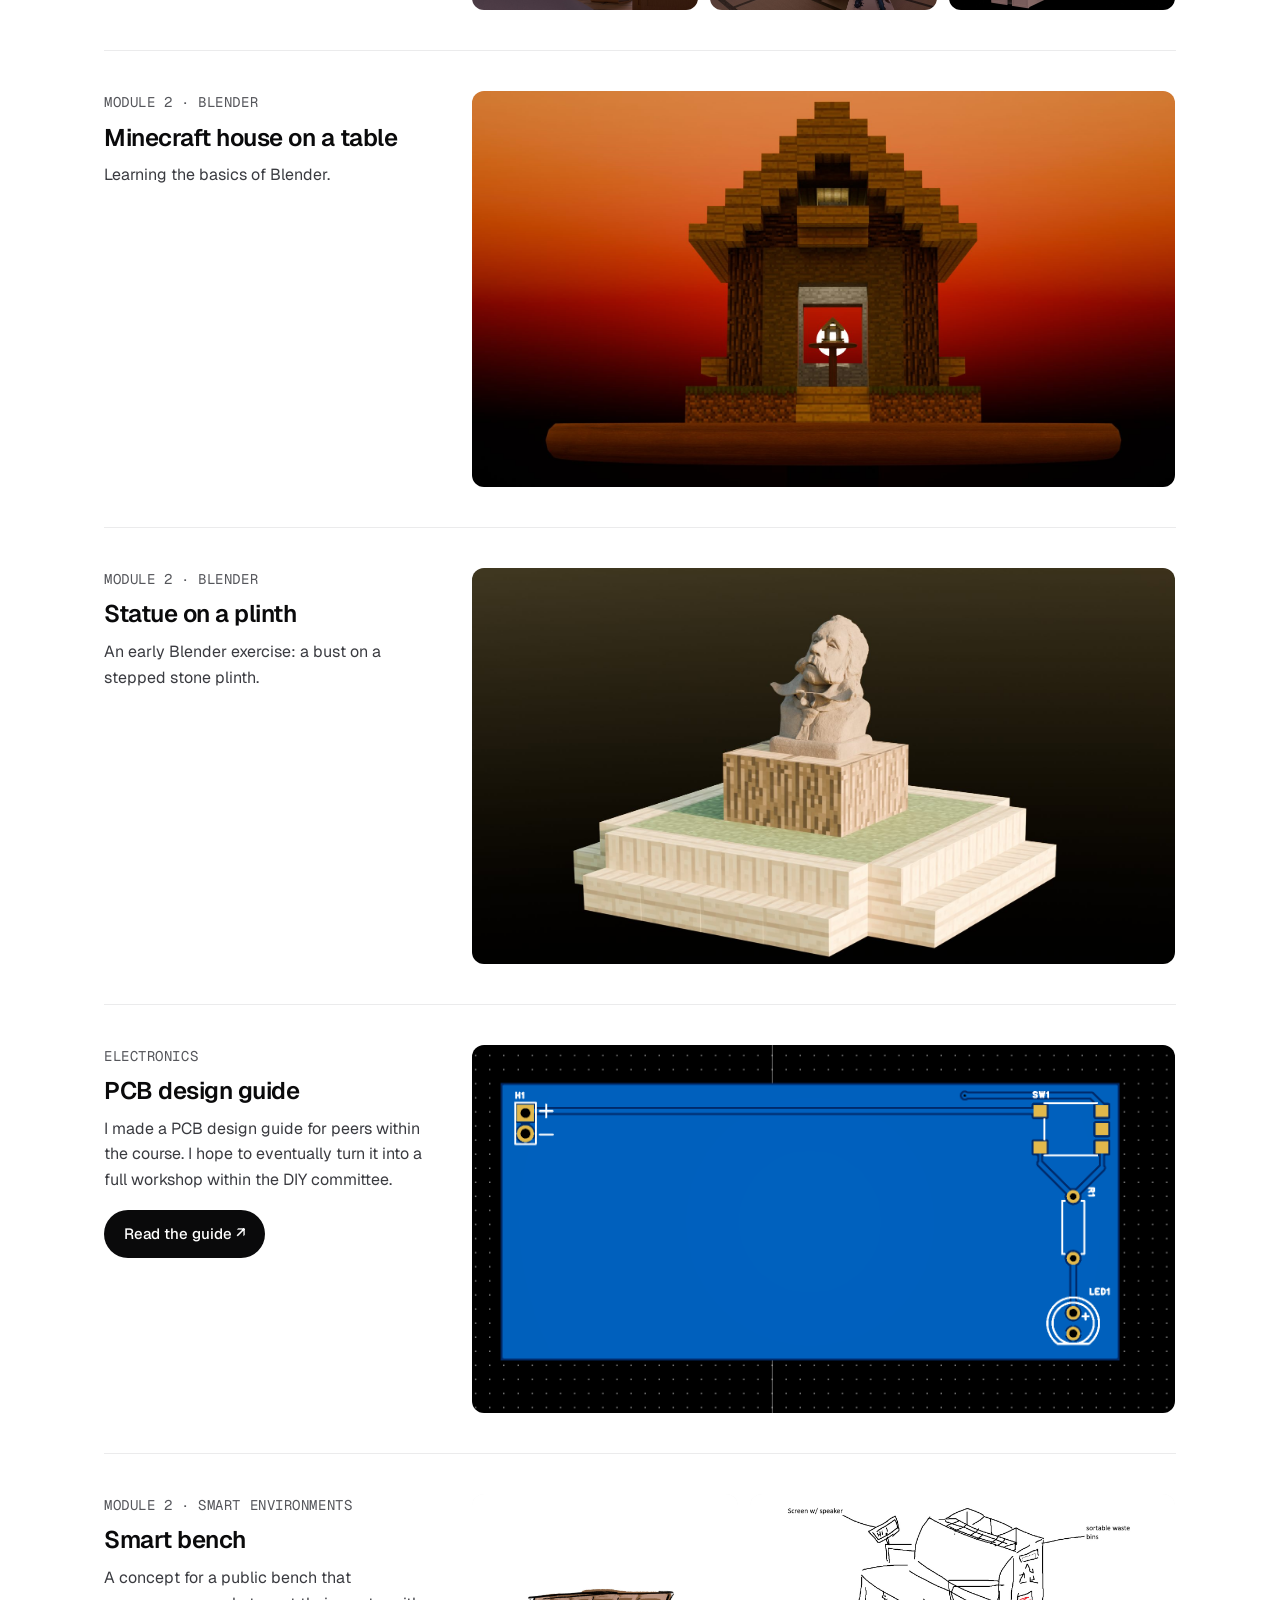
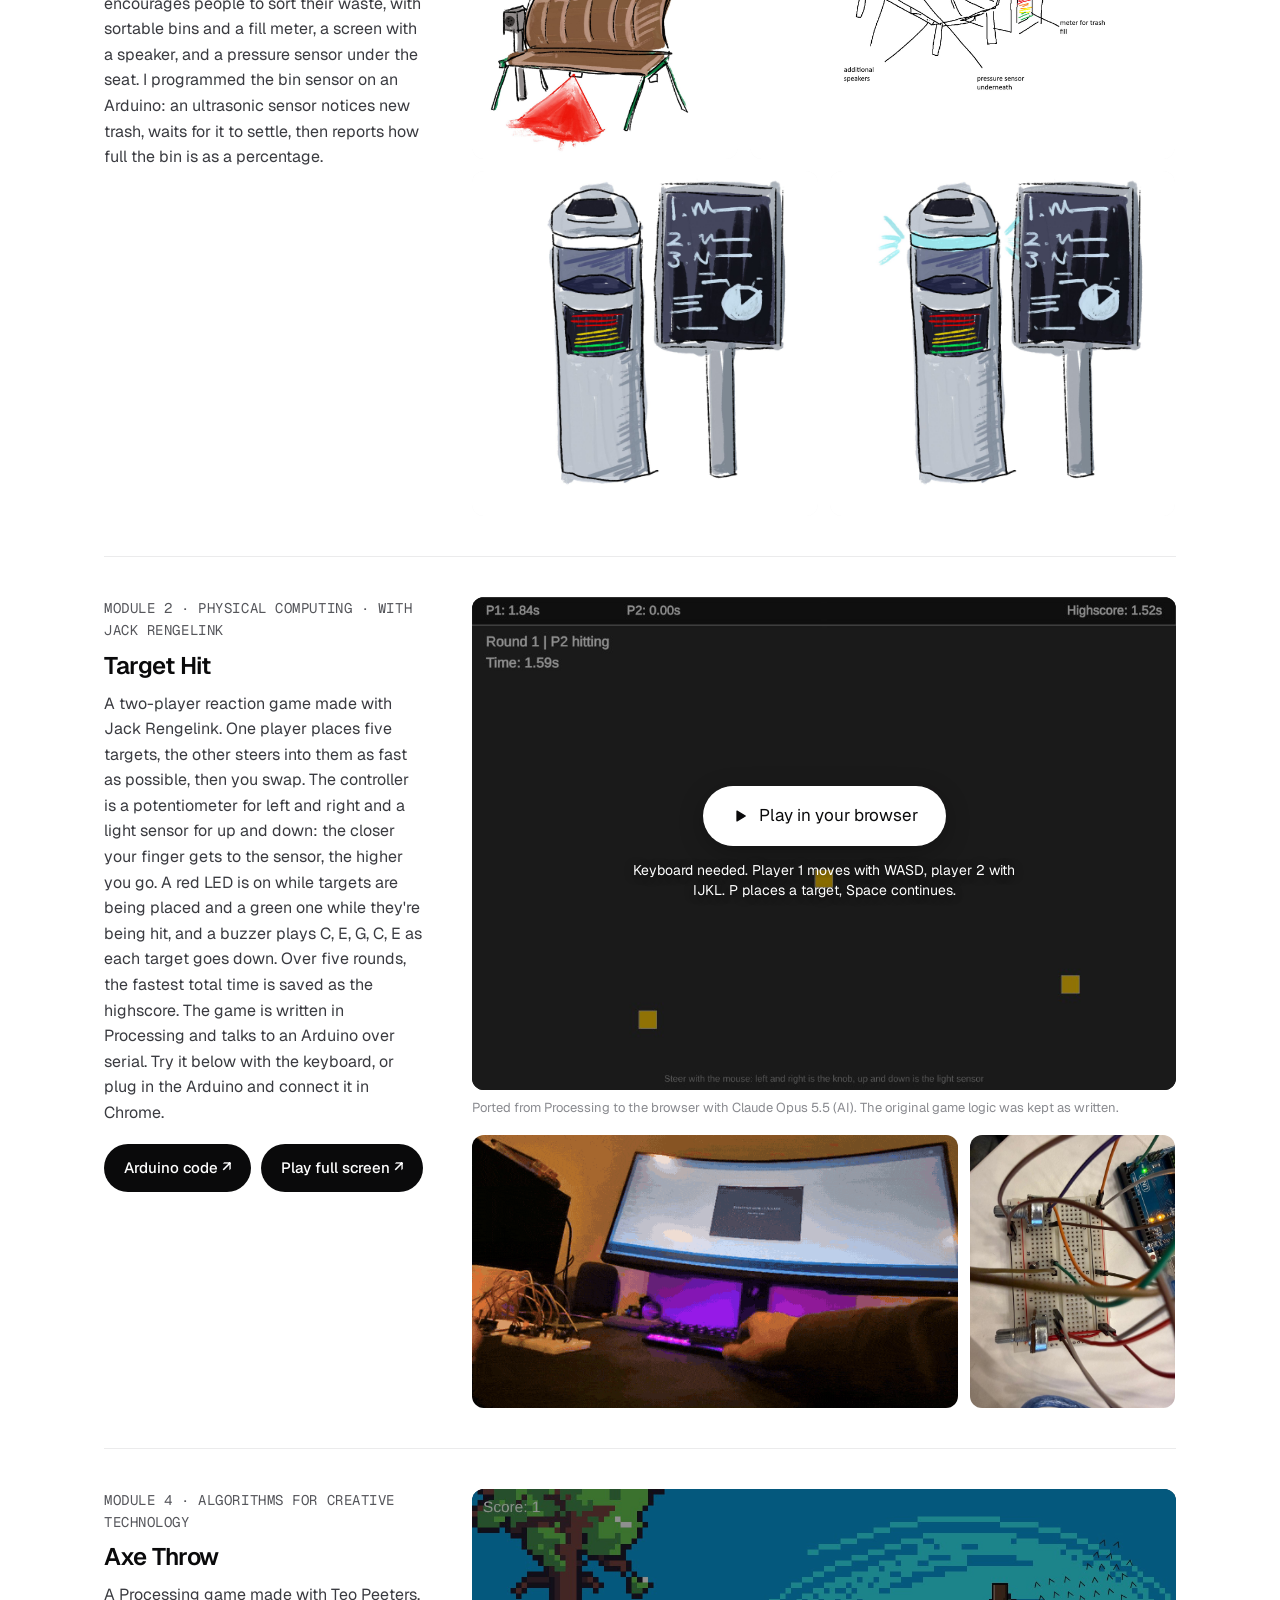
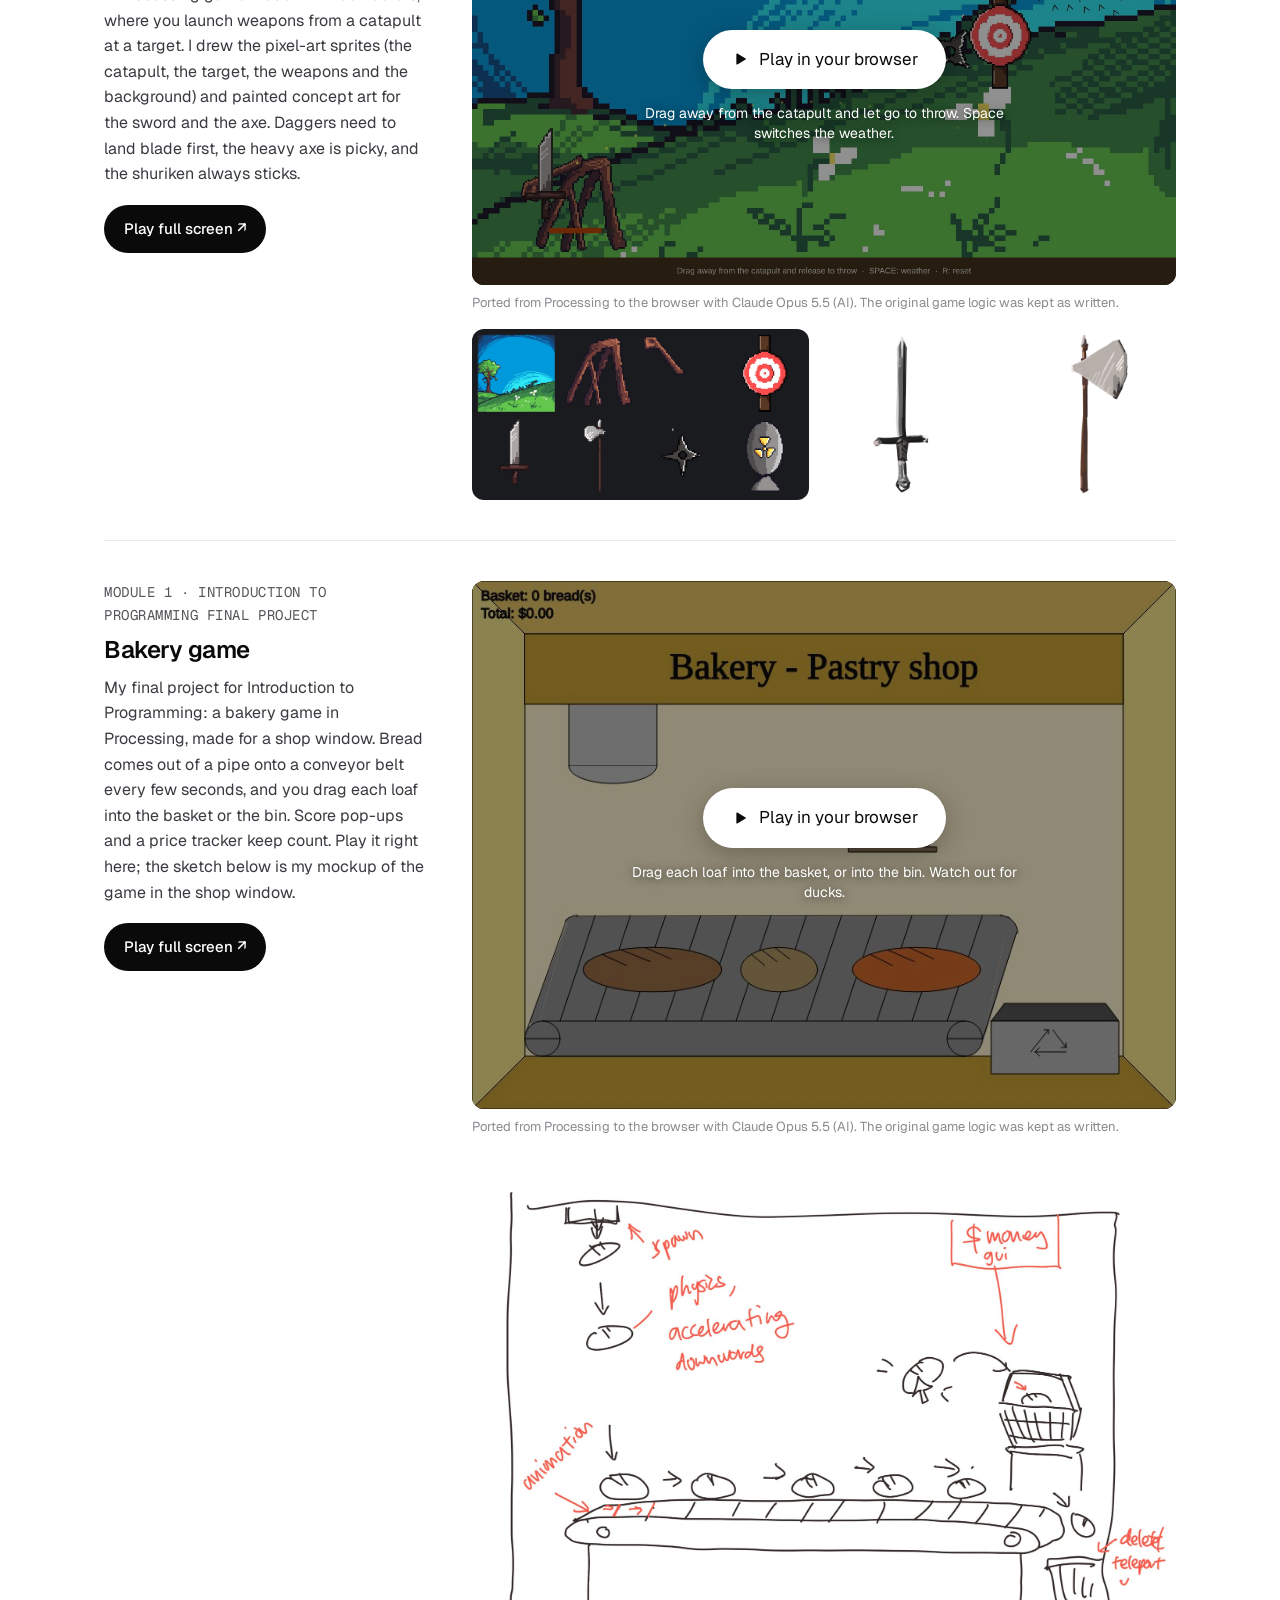
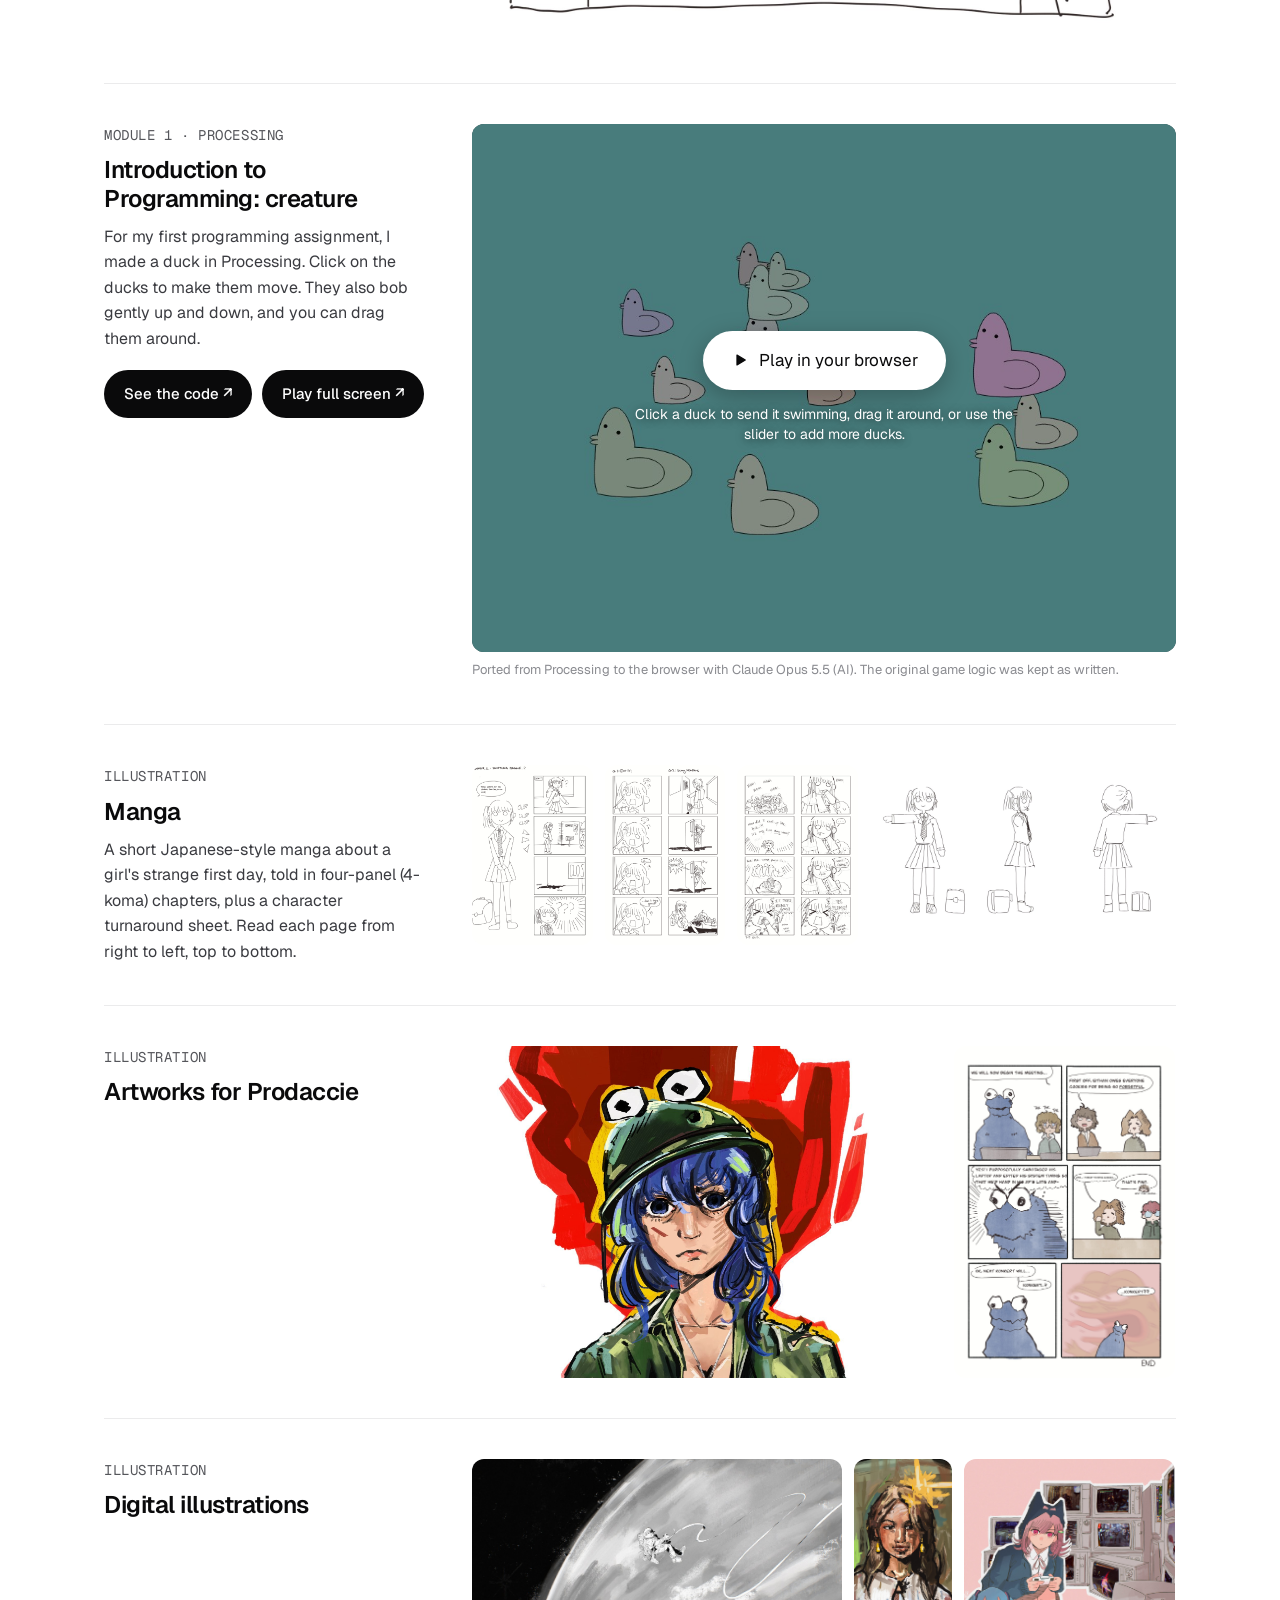
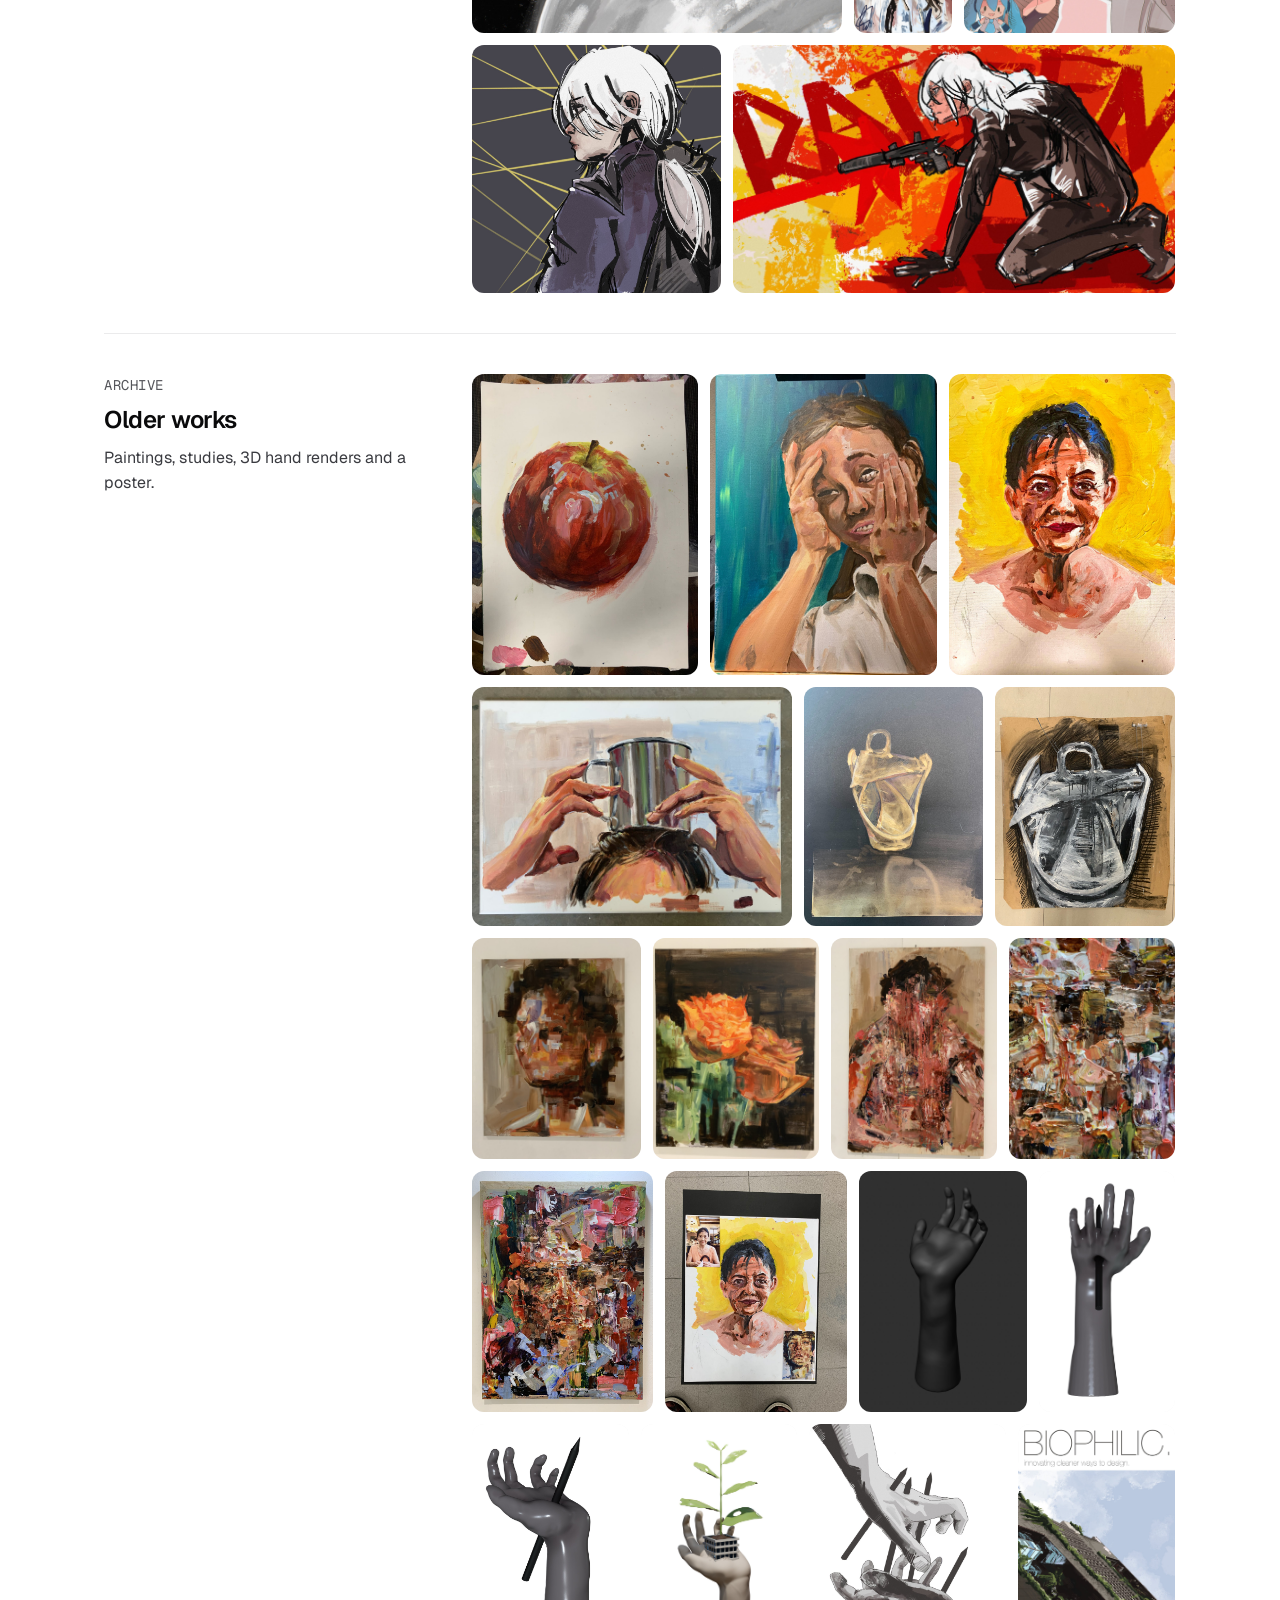
==== commit bd72d4b5: "Target Hit: keyboard controls again (WASD / IJKL, P to place) Without an Arduino, player 1 steers wi" ====
--- a/index.html
+++ b/index.html
@@ -12,7 +12,7 @@
   <link rel="stylesheet" href="https://fonts.googleapis.com/css2?family=Geist:wght@400;500;600&amp;family=Geist+Mono:wght@400;500&amp;display=swap">
 
   <!-- All the styling lives in style.css -->
-  <link rel="stylesheet" href="style.css?v=8">
+  <link rel="stylesheet" href="style.css?v=9">
 </head>
 <body>
 
@@ -111,8 +111,8 @@
 </footer>
 
 <!-- Content first, then the script that builds the page from it -->
-<script src="content.js?v=8"></script>
-<script src="render.js?v=8"></script>
+<script src="content.js?v=9"></script>
+<script src="render.js?v=9"></script>
 
 </body>
 </html>
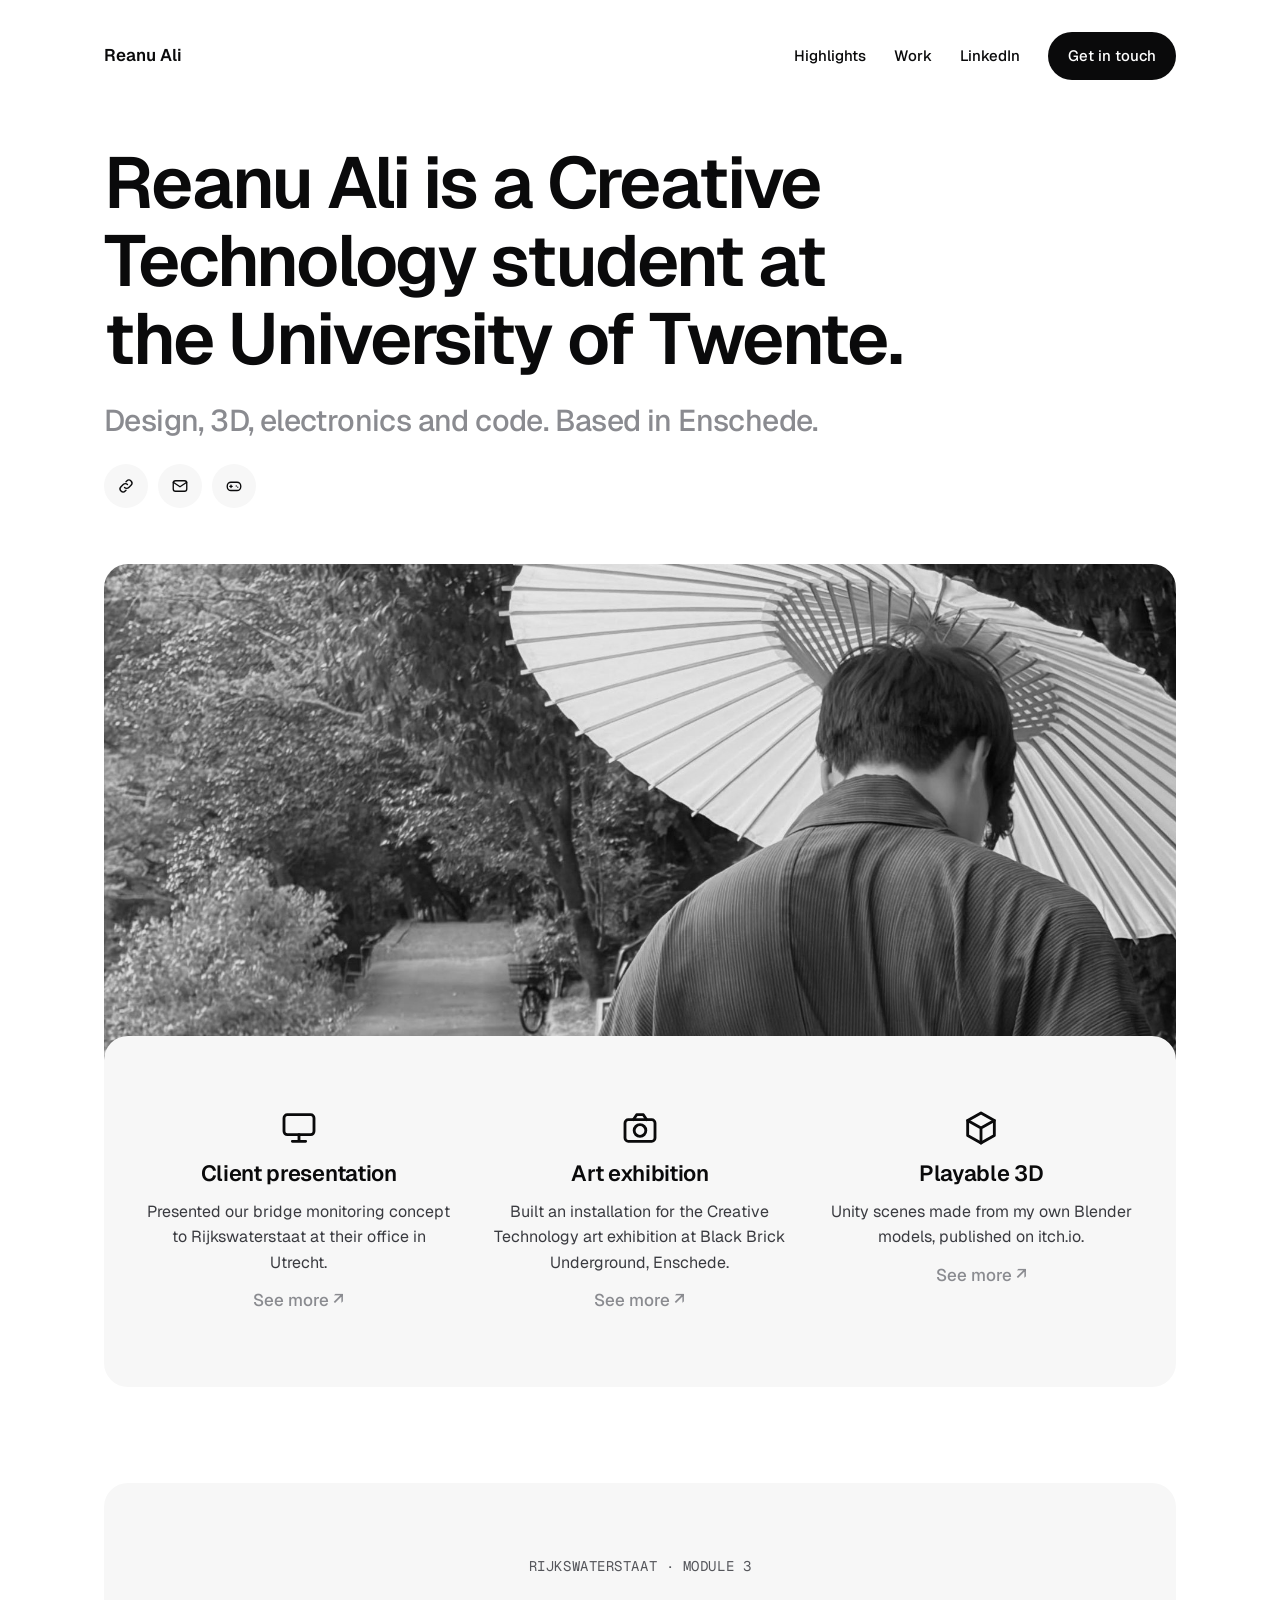
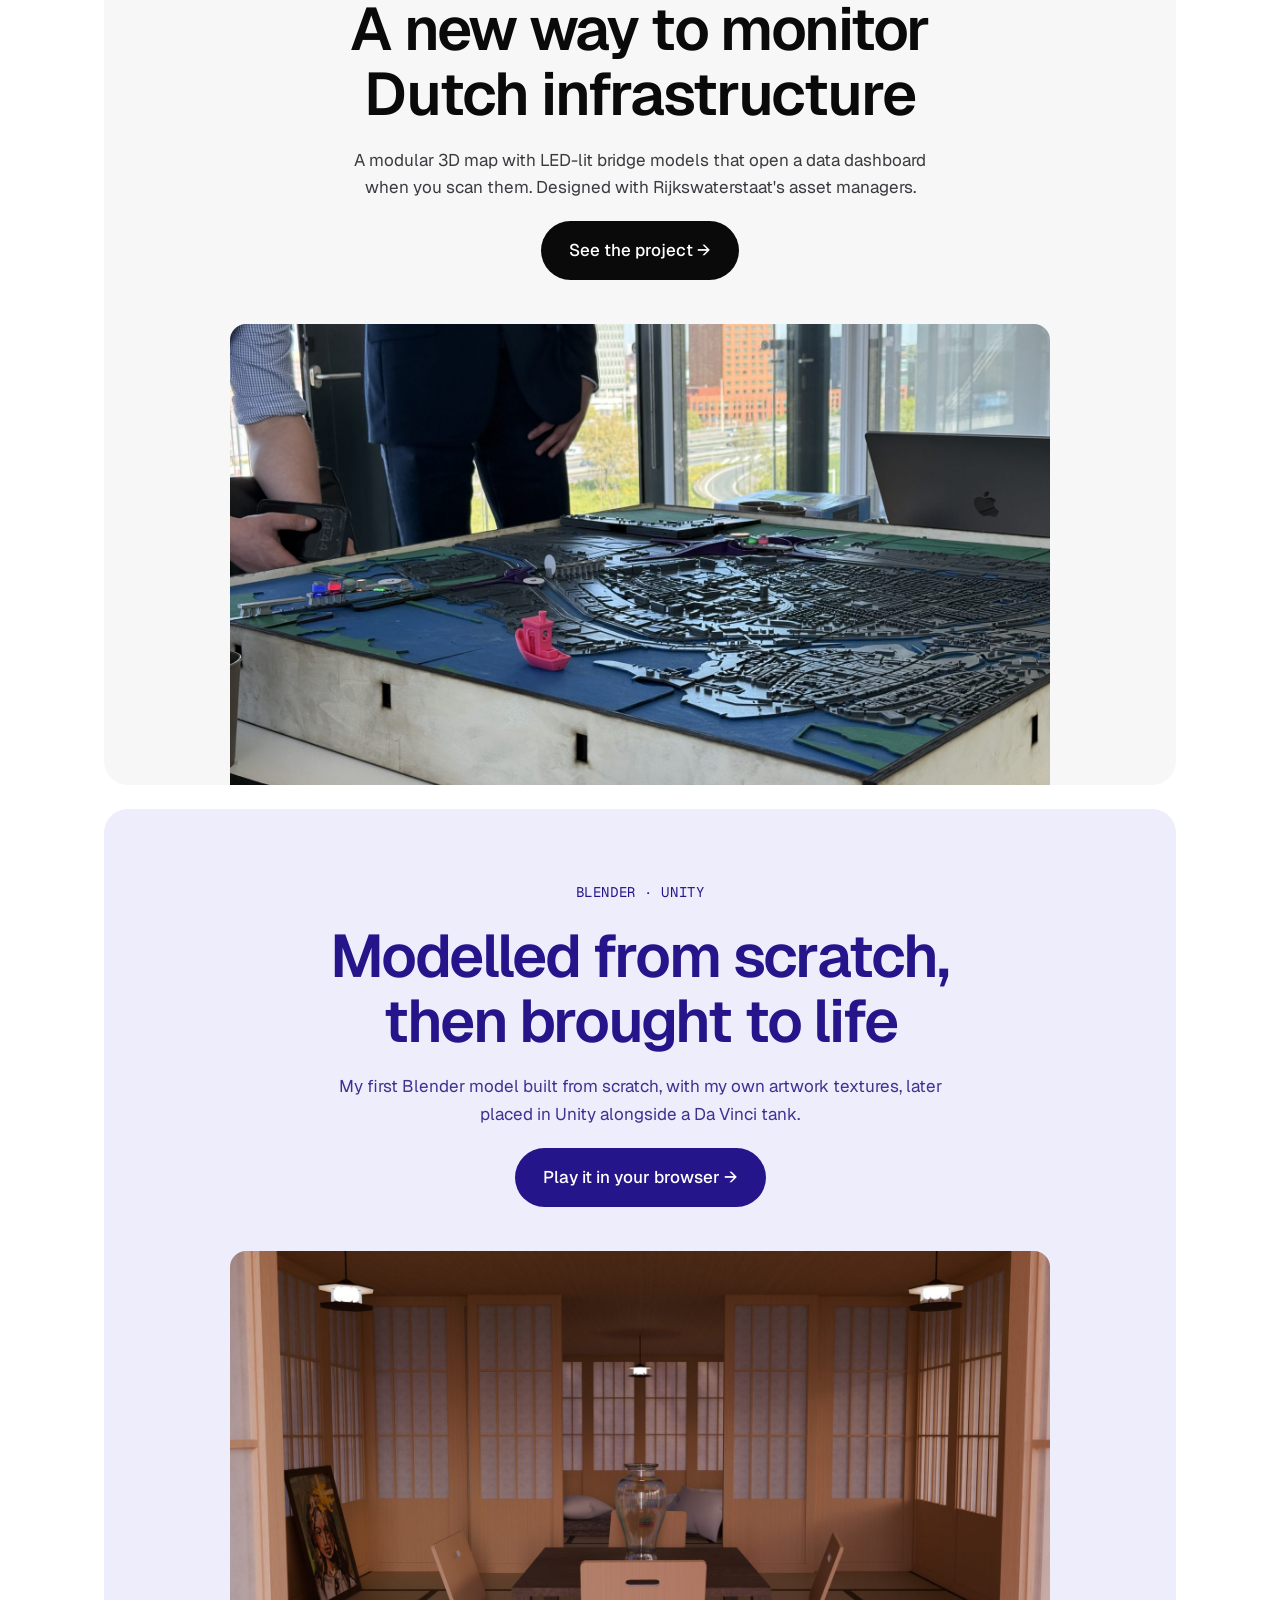
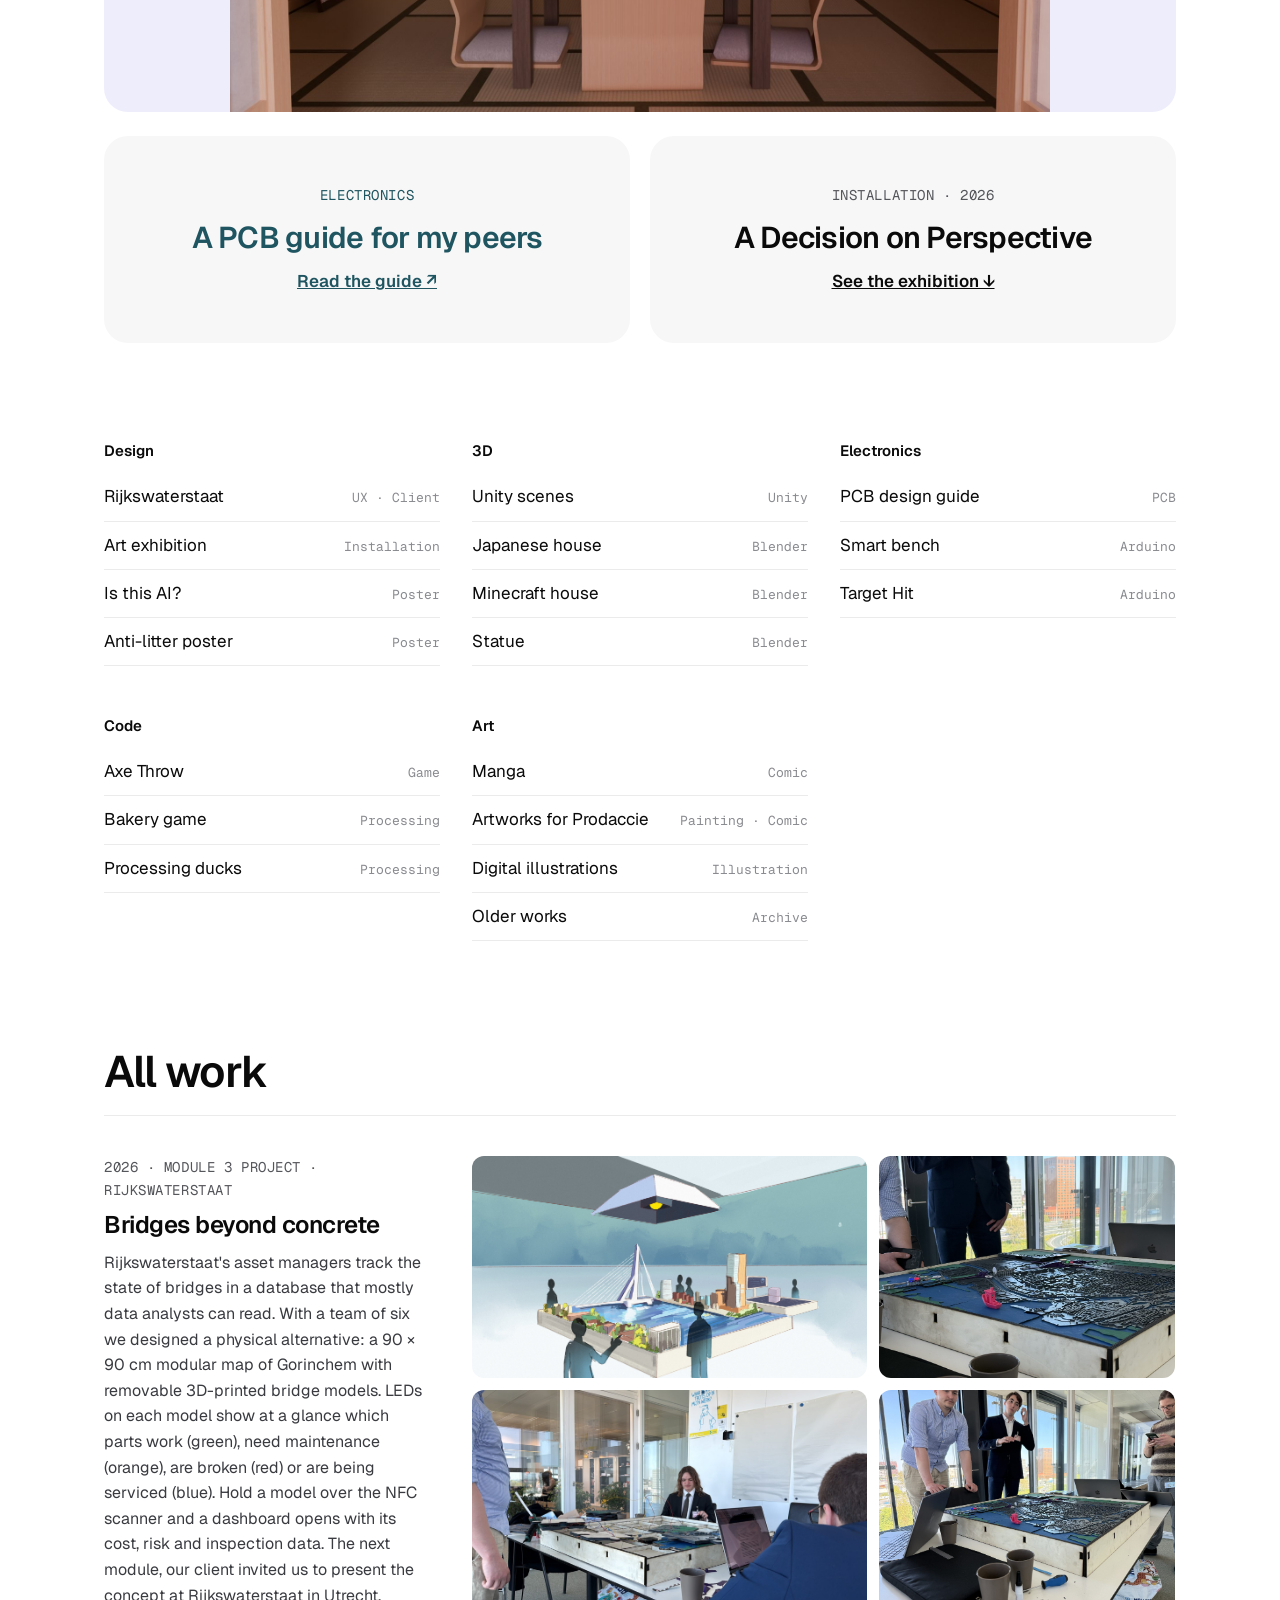
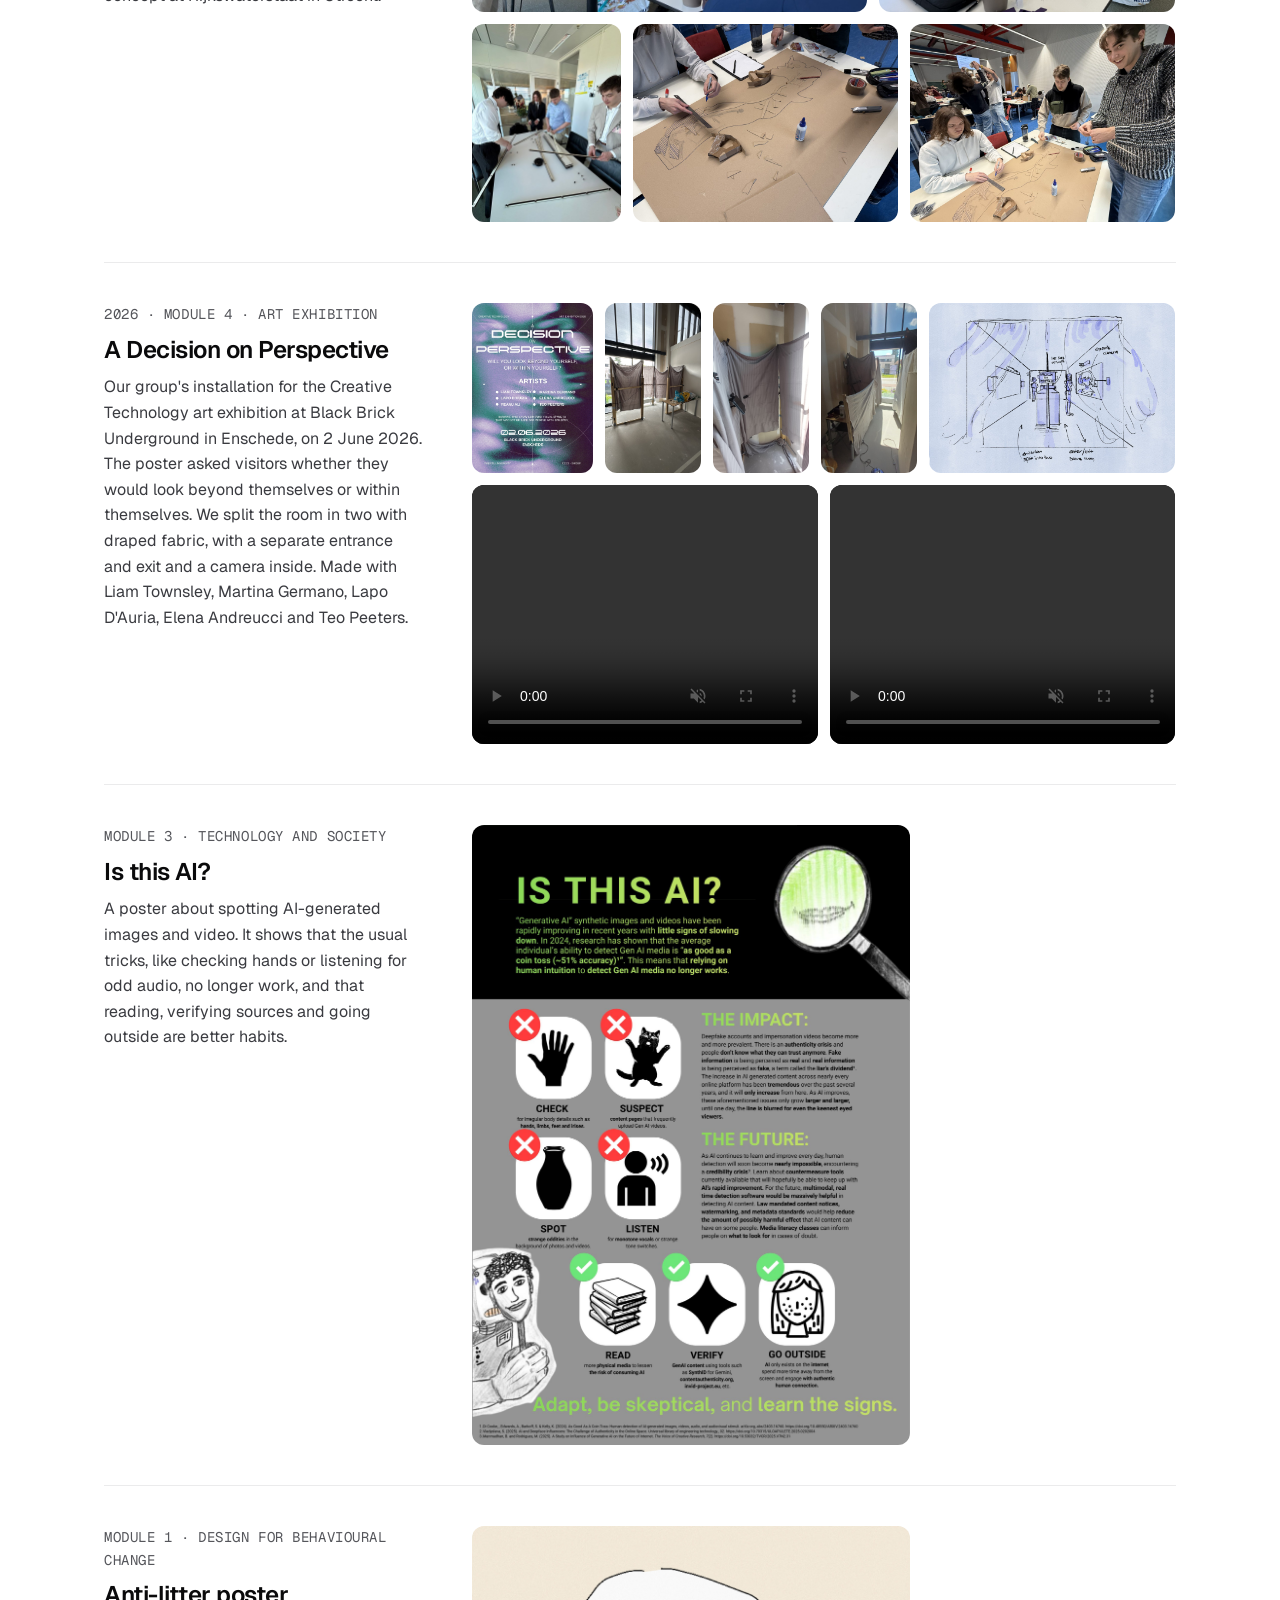
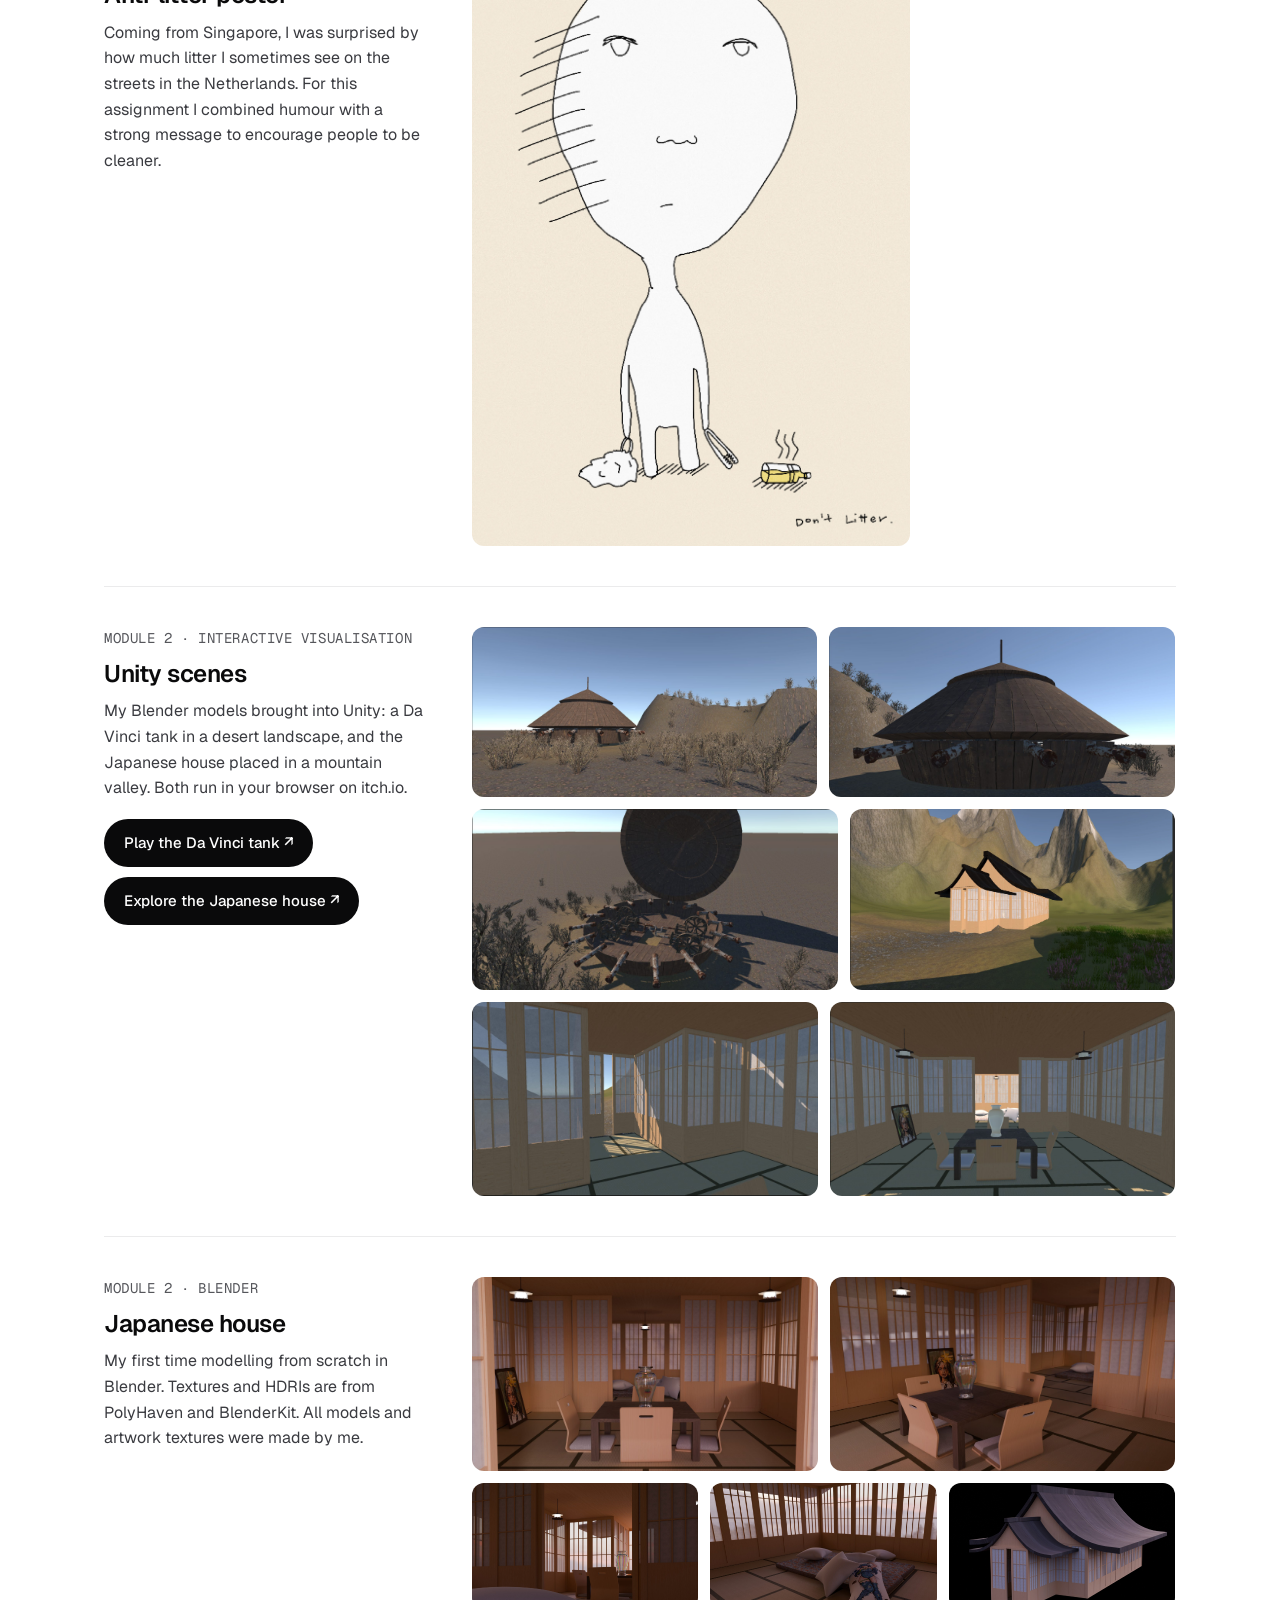
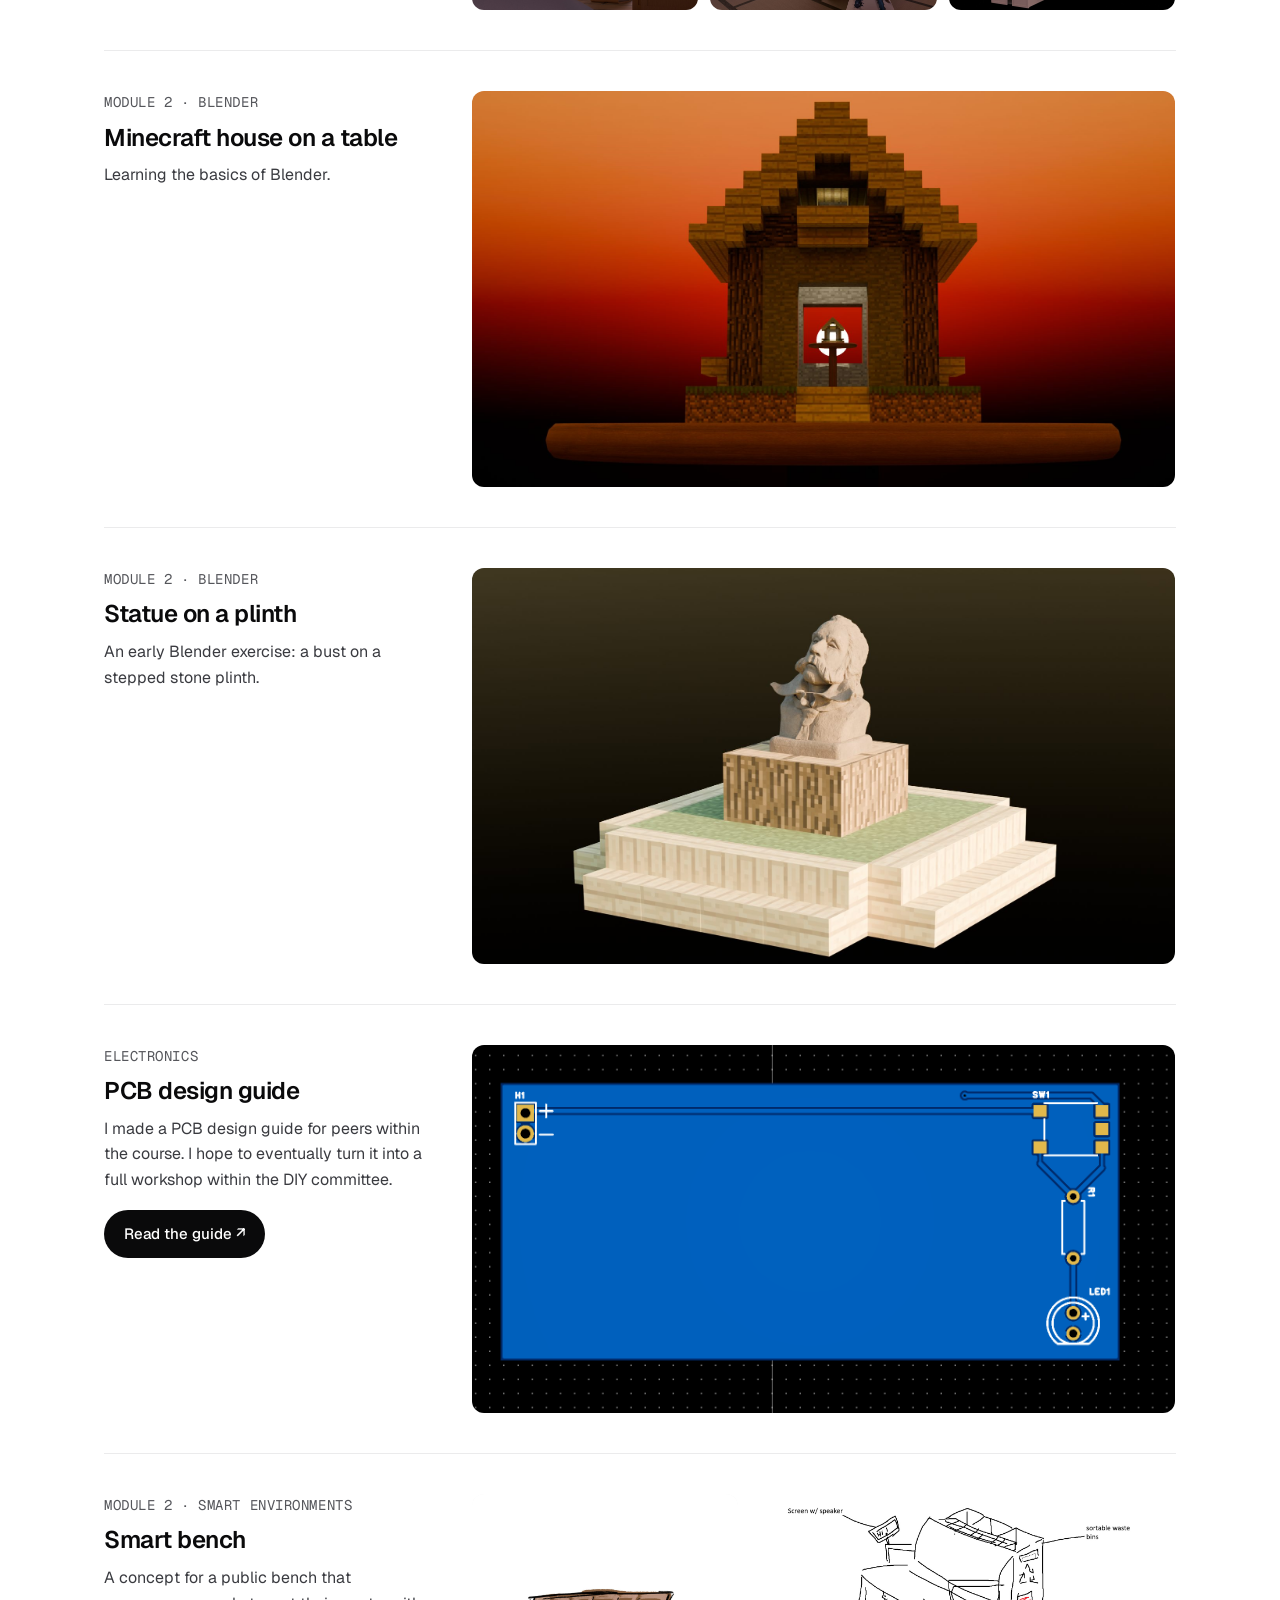
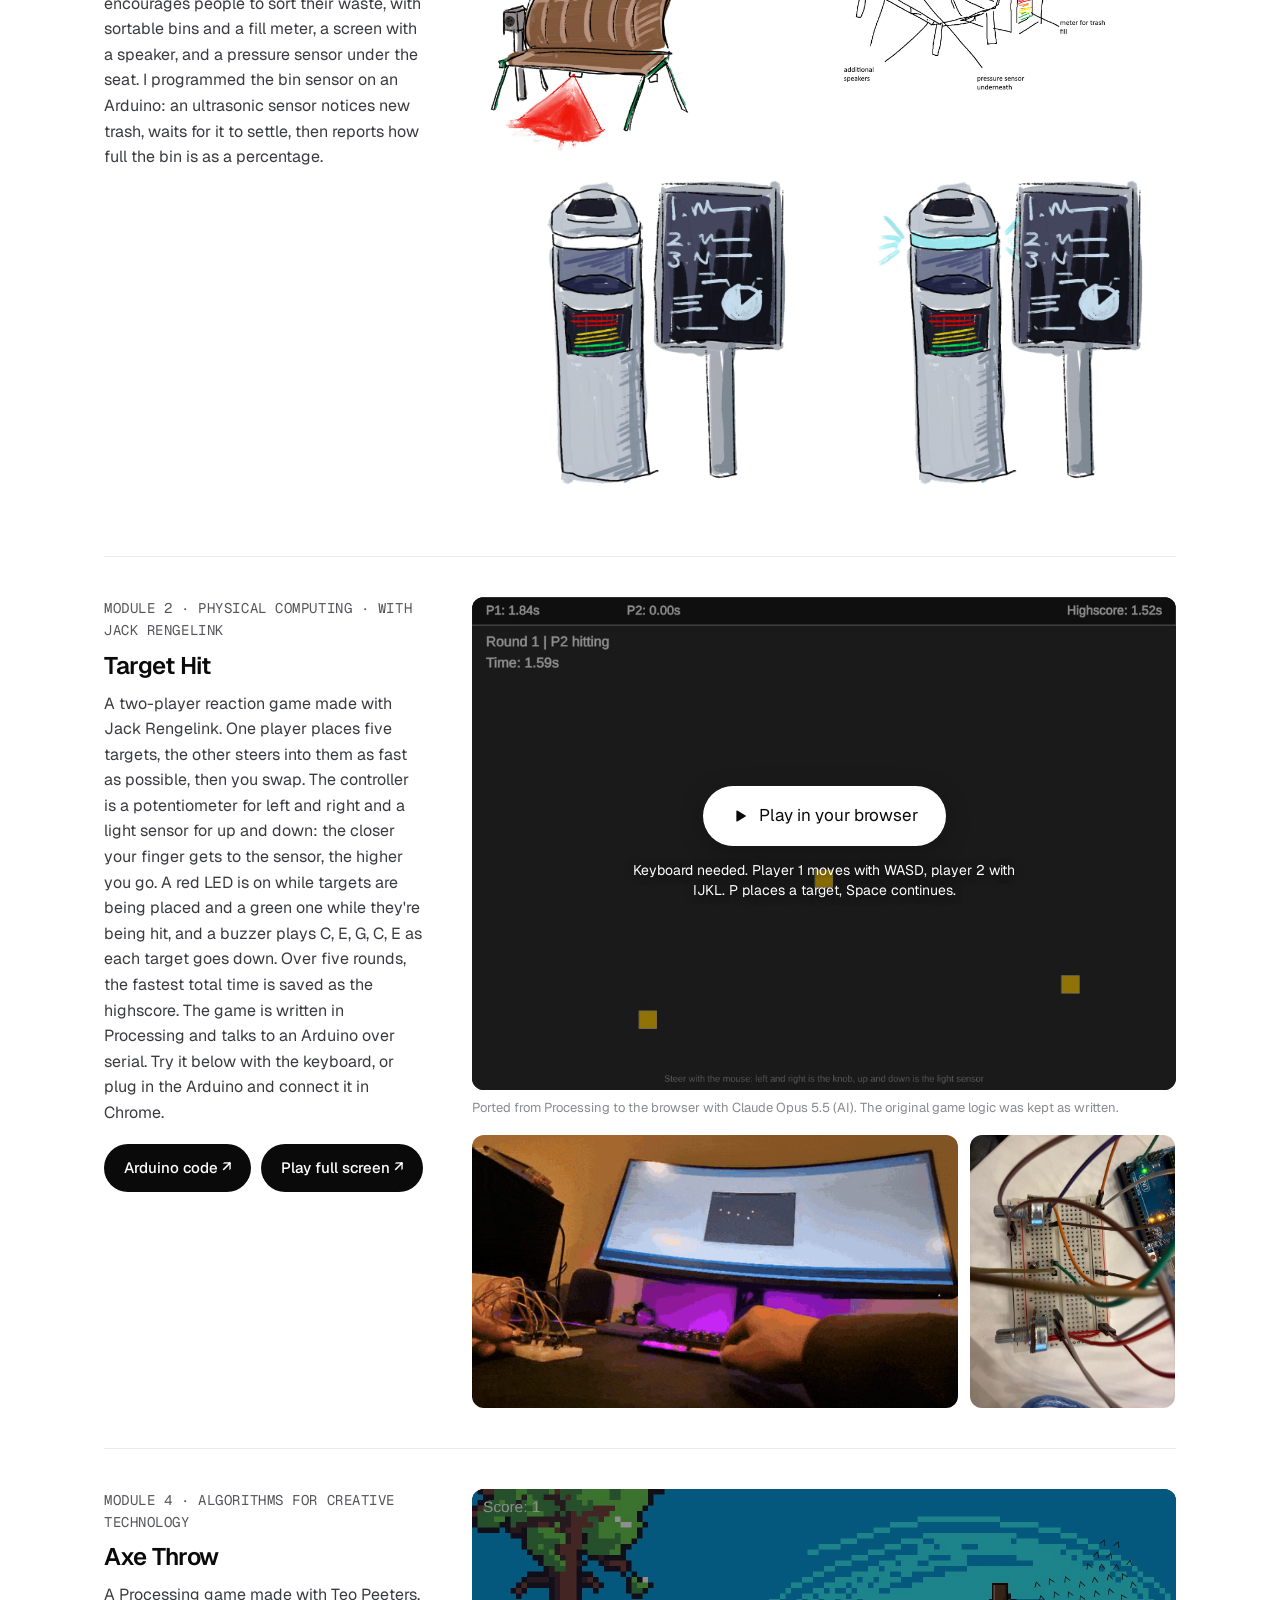
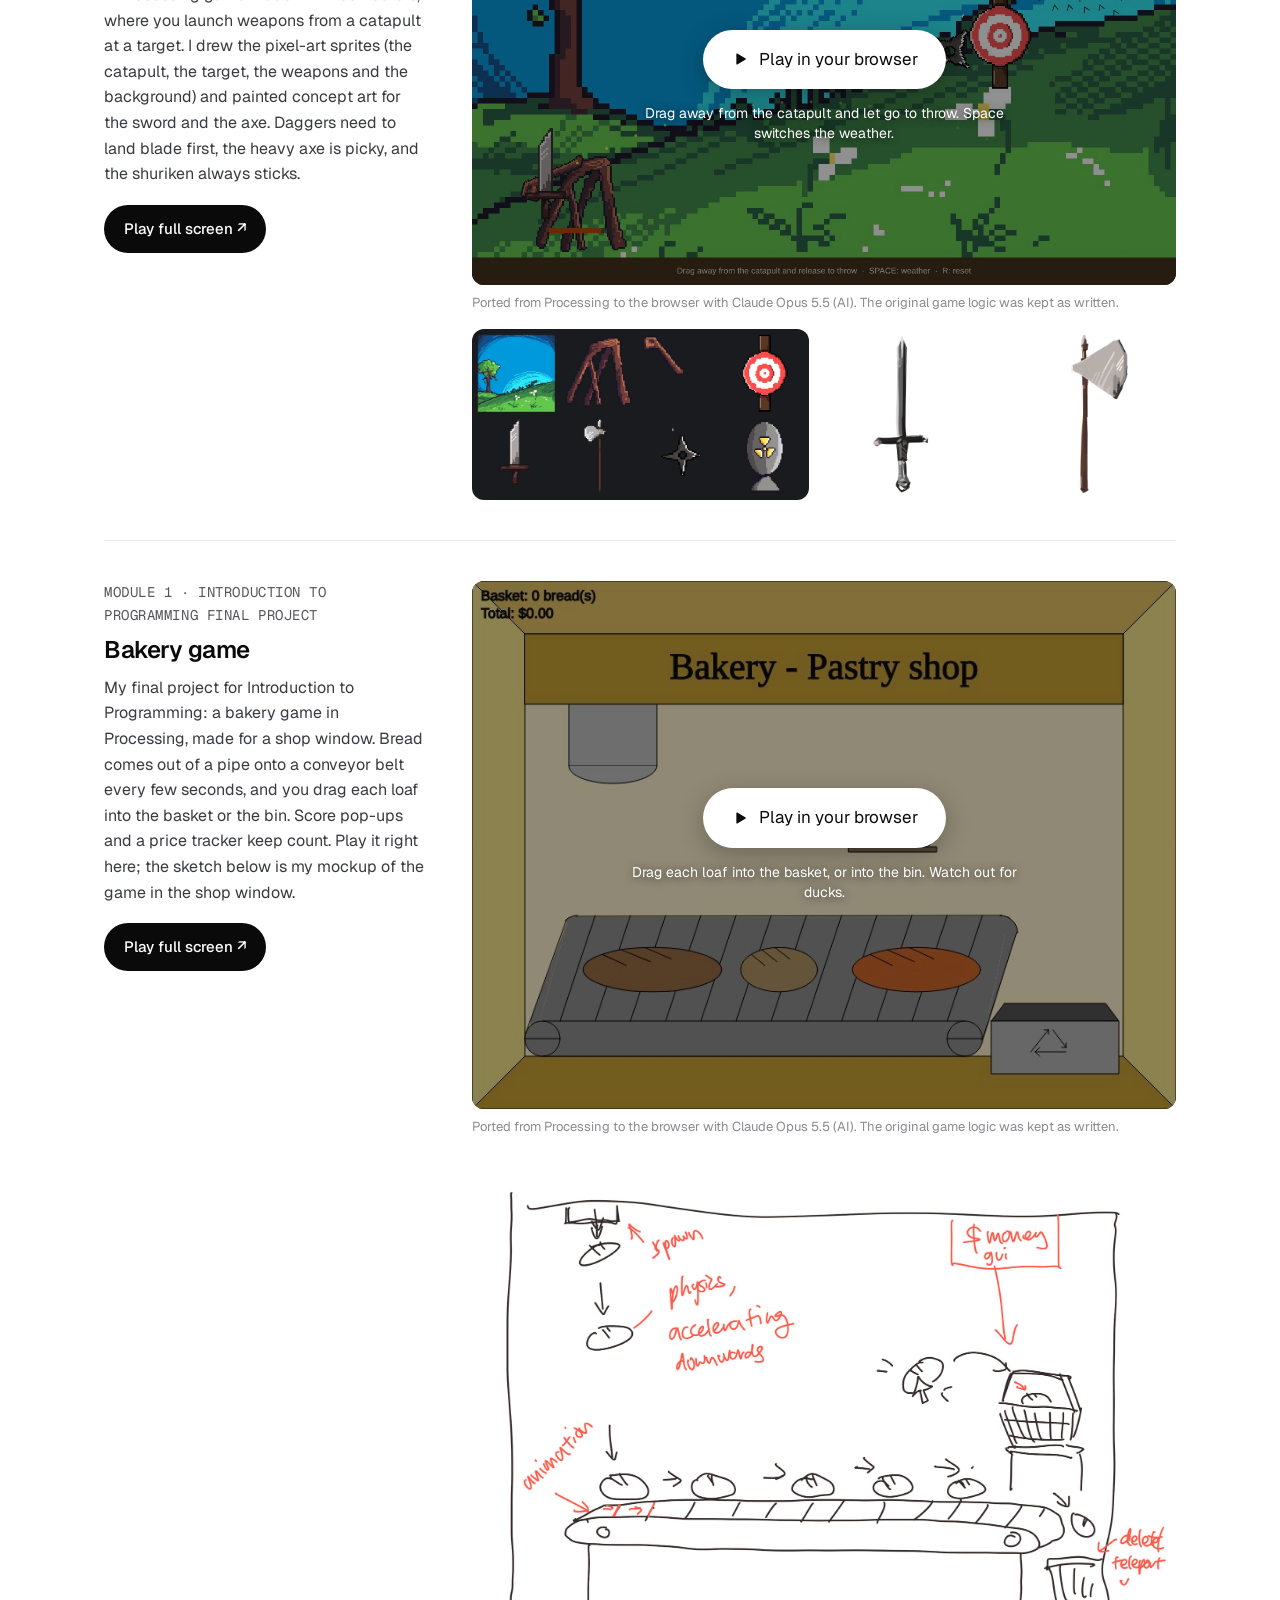
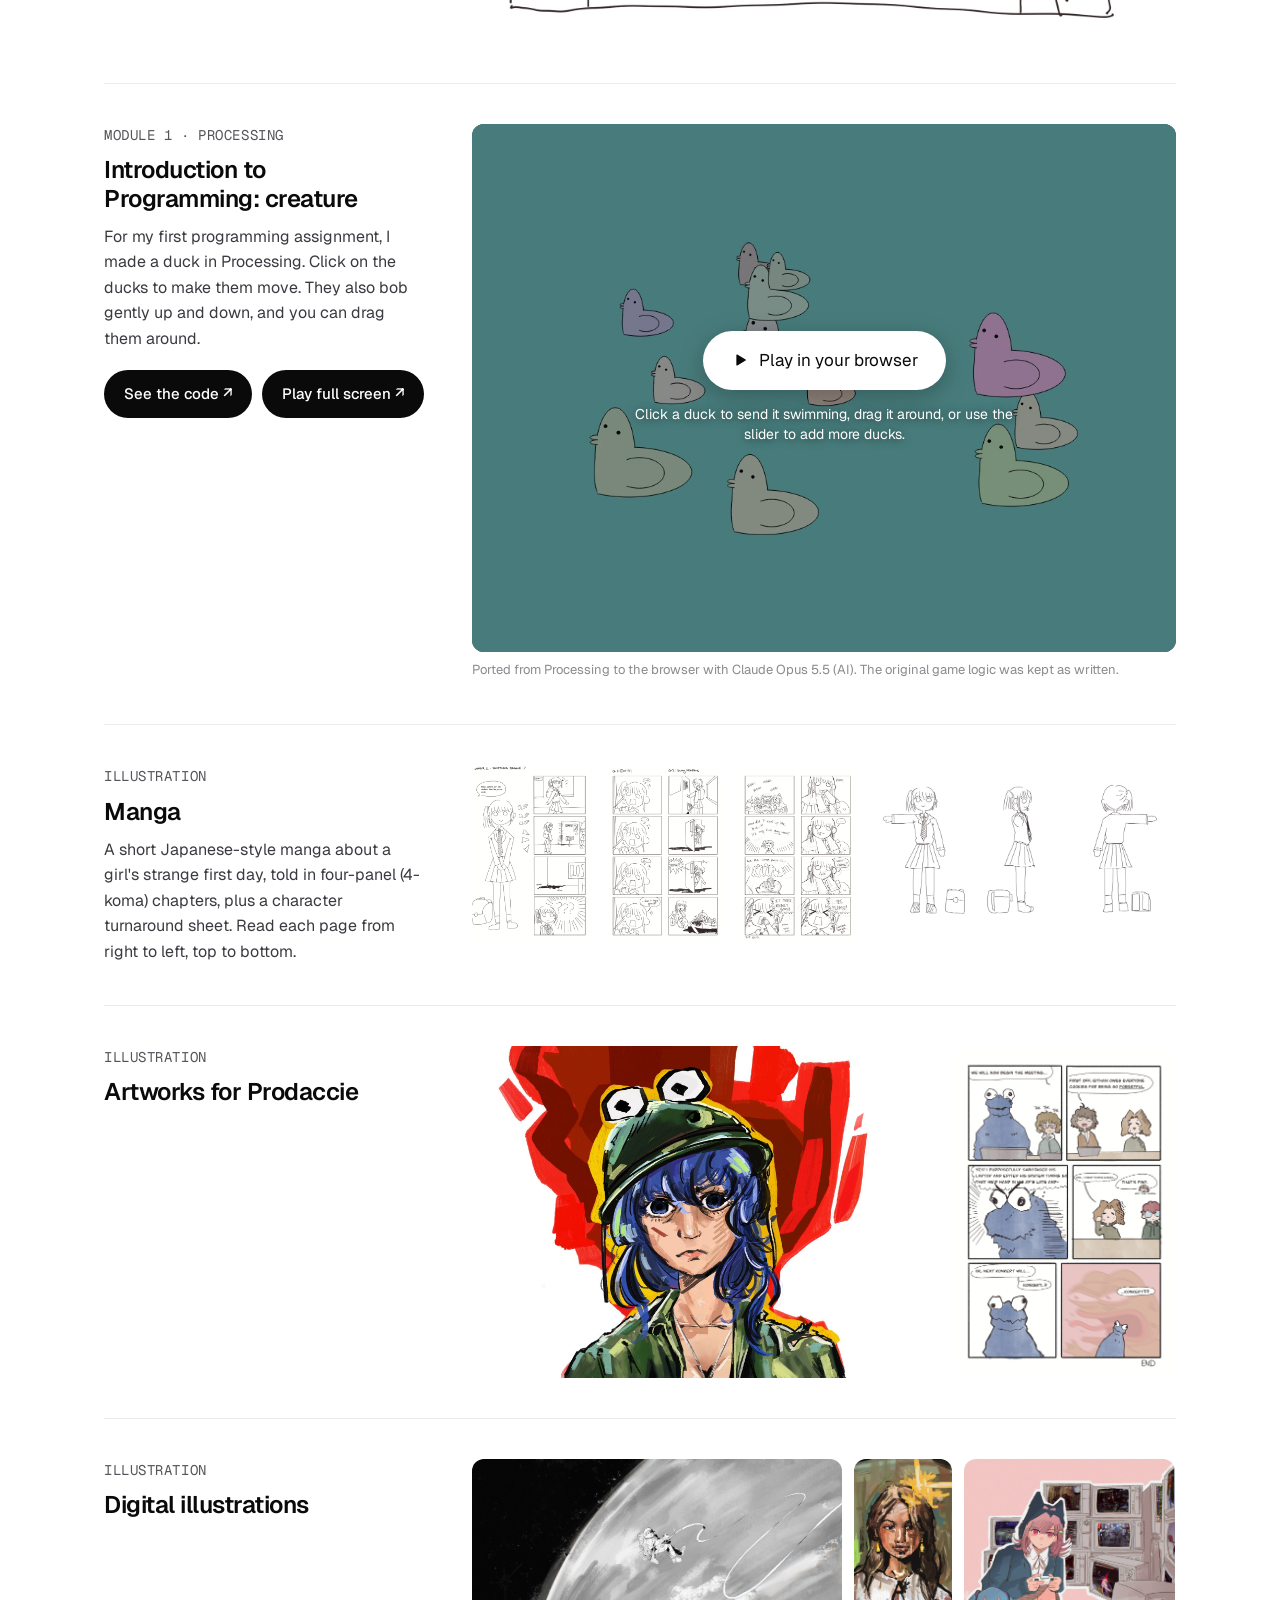
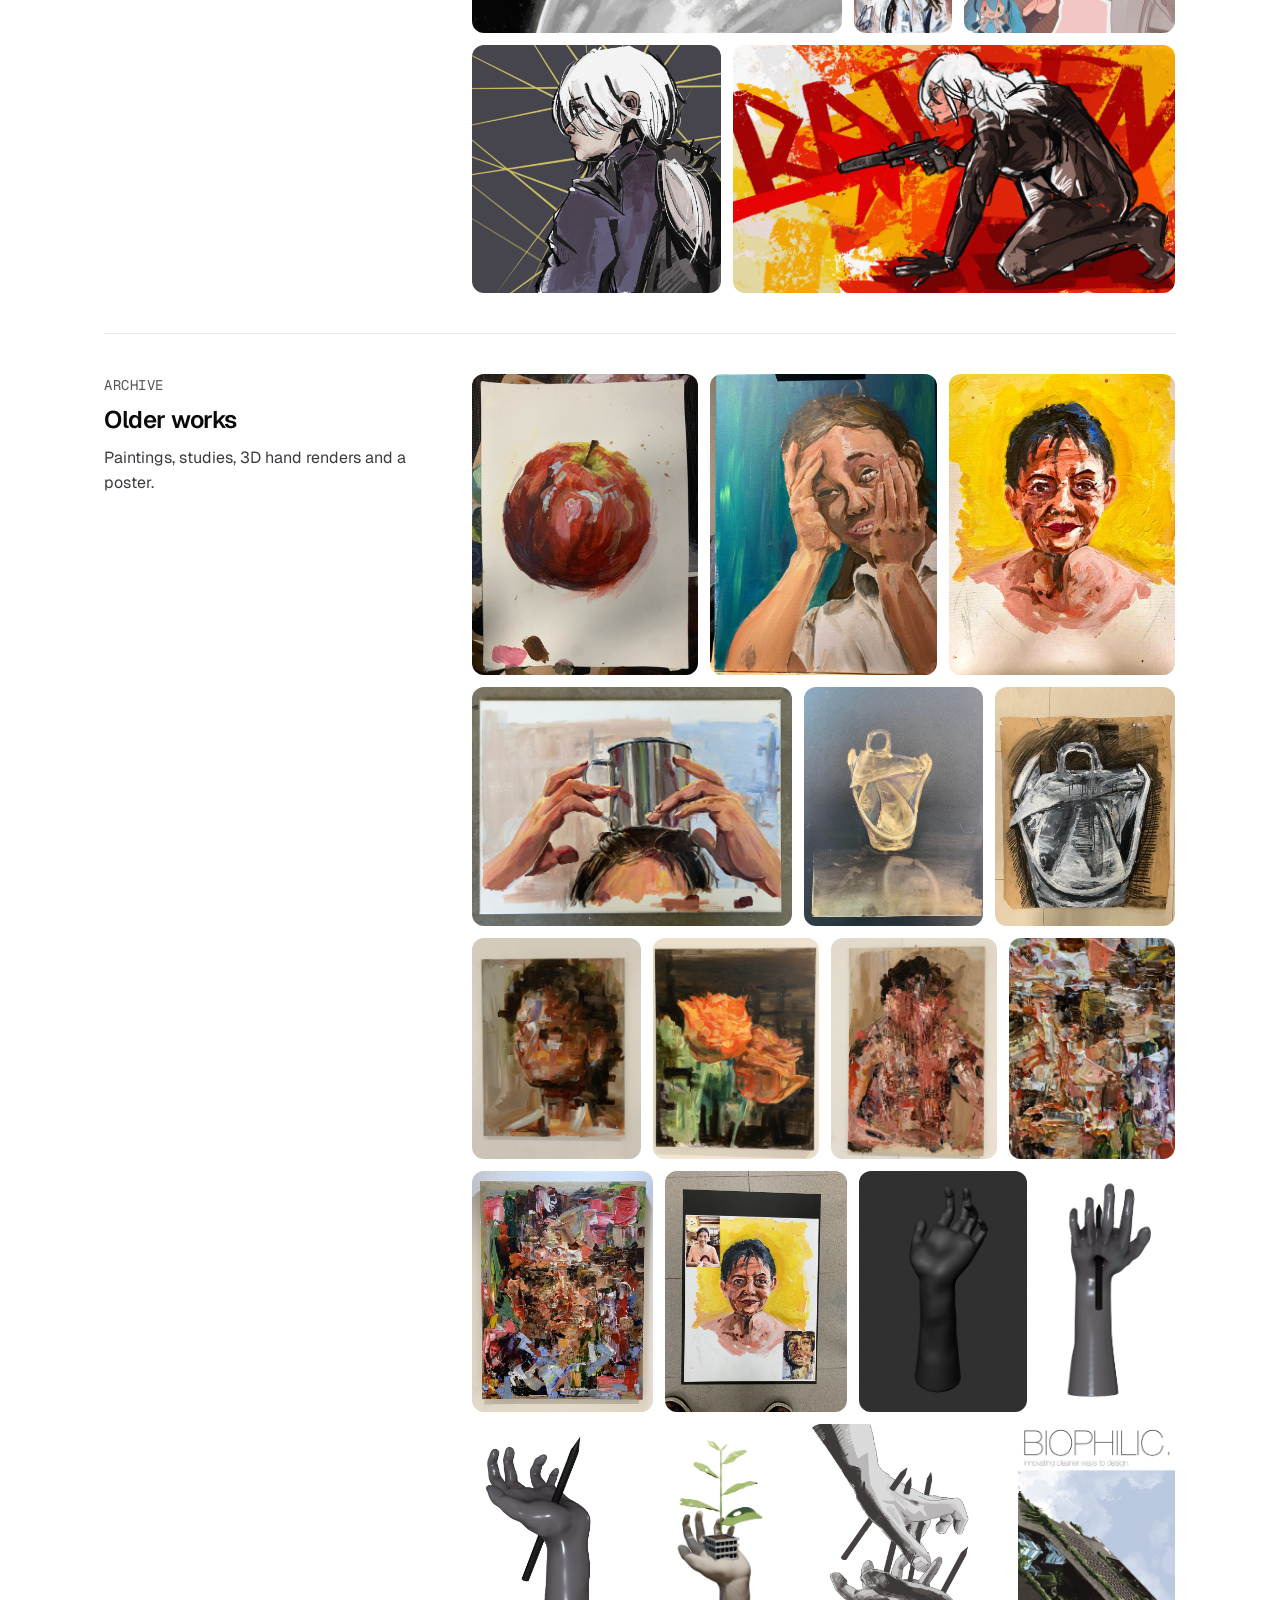
==== commit fb5946f8: "Sharper illustrations: high-res copies for the image viewer images/full/ holds up to 3600 px version" ====
--- a/index.html
+++ b/index.html
@@ -12,7 +12,7 @@
   <link rel="stylesheet" href="https://fonts.googleapis.com/css2?family=Geist:wght@400;500;600&amp;family=Geist+Mono:wght@400;500&amp;display=swap">
 
   <!-- All the styling lives in style.css -->
-  <link rel="stylesheet" href="style.css?v=9">
+  <link rel="stylesheet" href="style.css?v=10">
 </head>
 <body>
 
@@ -111,8 +111,8 @@
 </footer>
 
 <!-- Content first, then the script that builds the page from it -->
-<script src="content.js?v=9"></script>
-<script src="render.js?v=9"></script>
+<script src="content.js?v=10"></script>
+<script src="render.js?v=10"></script>
 
 </body>
 </html>
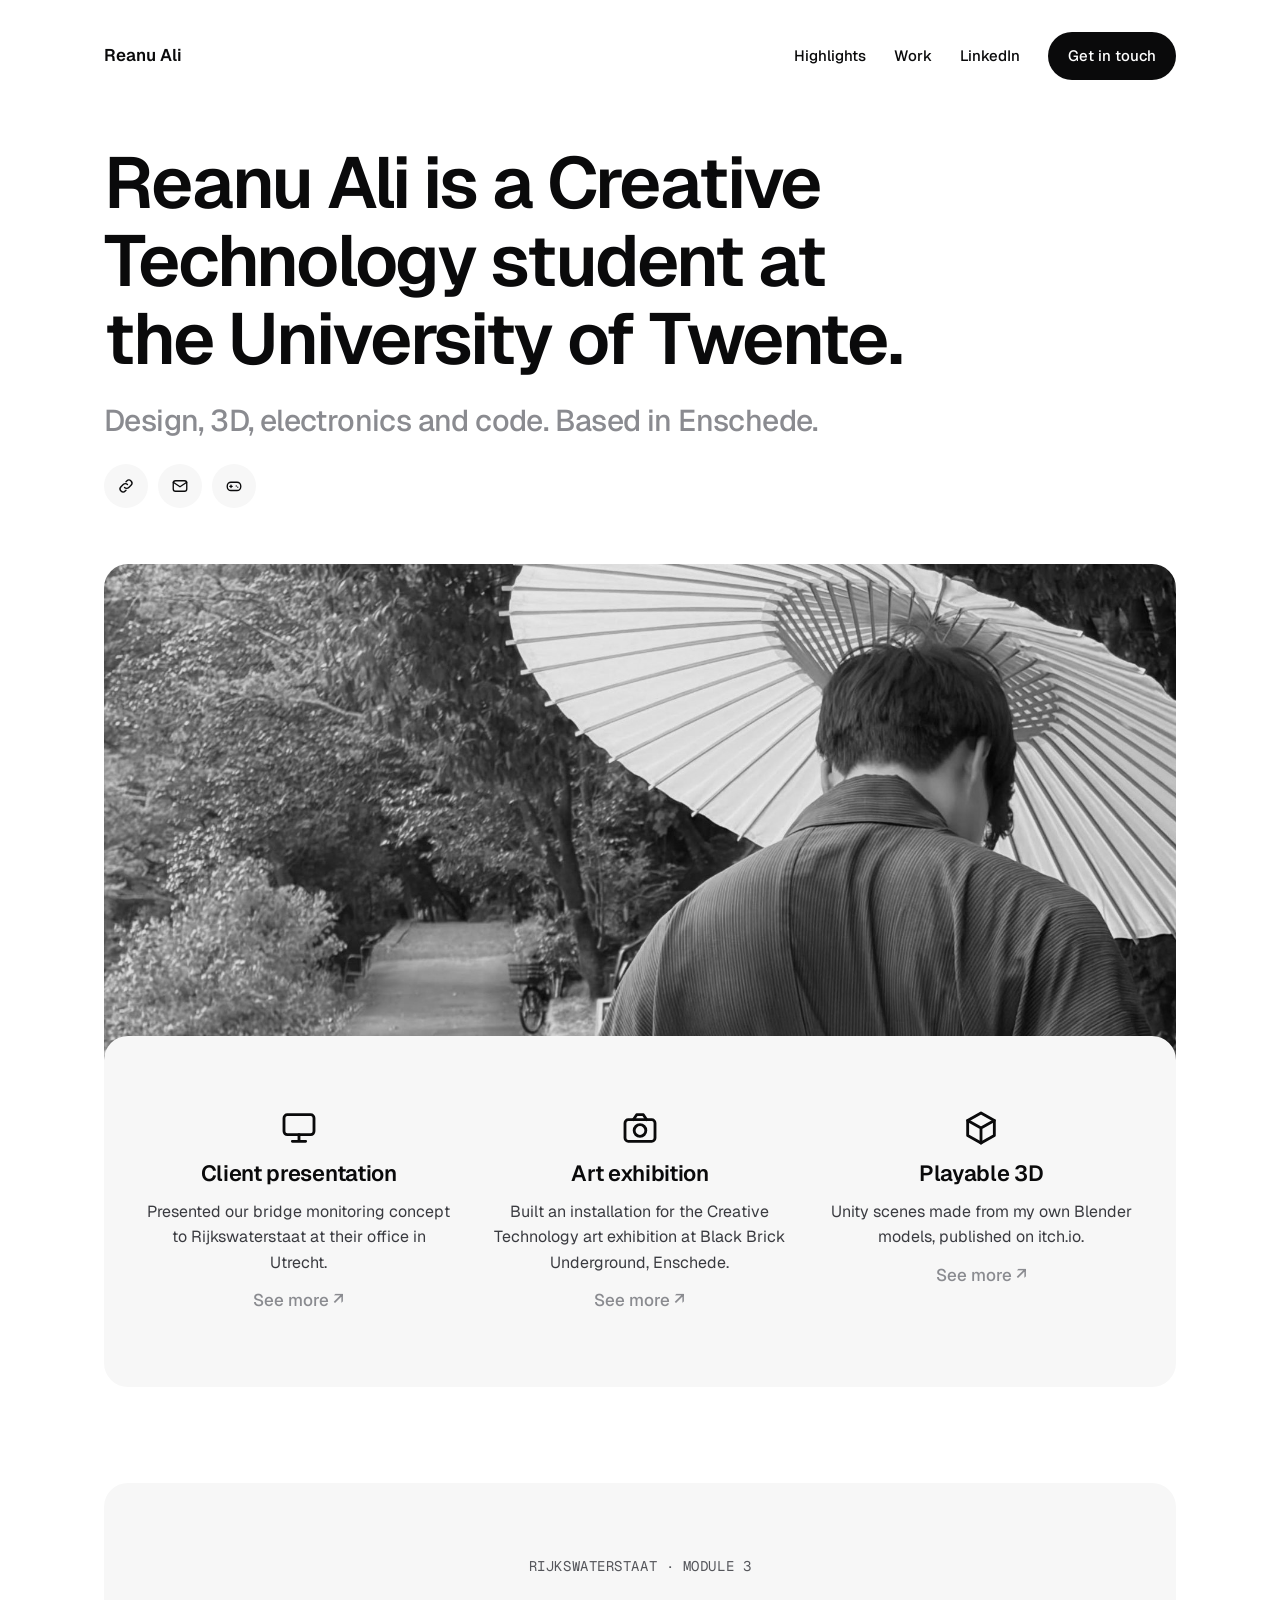
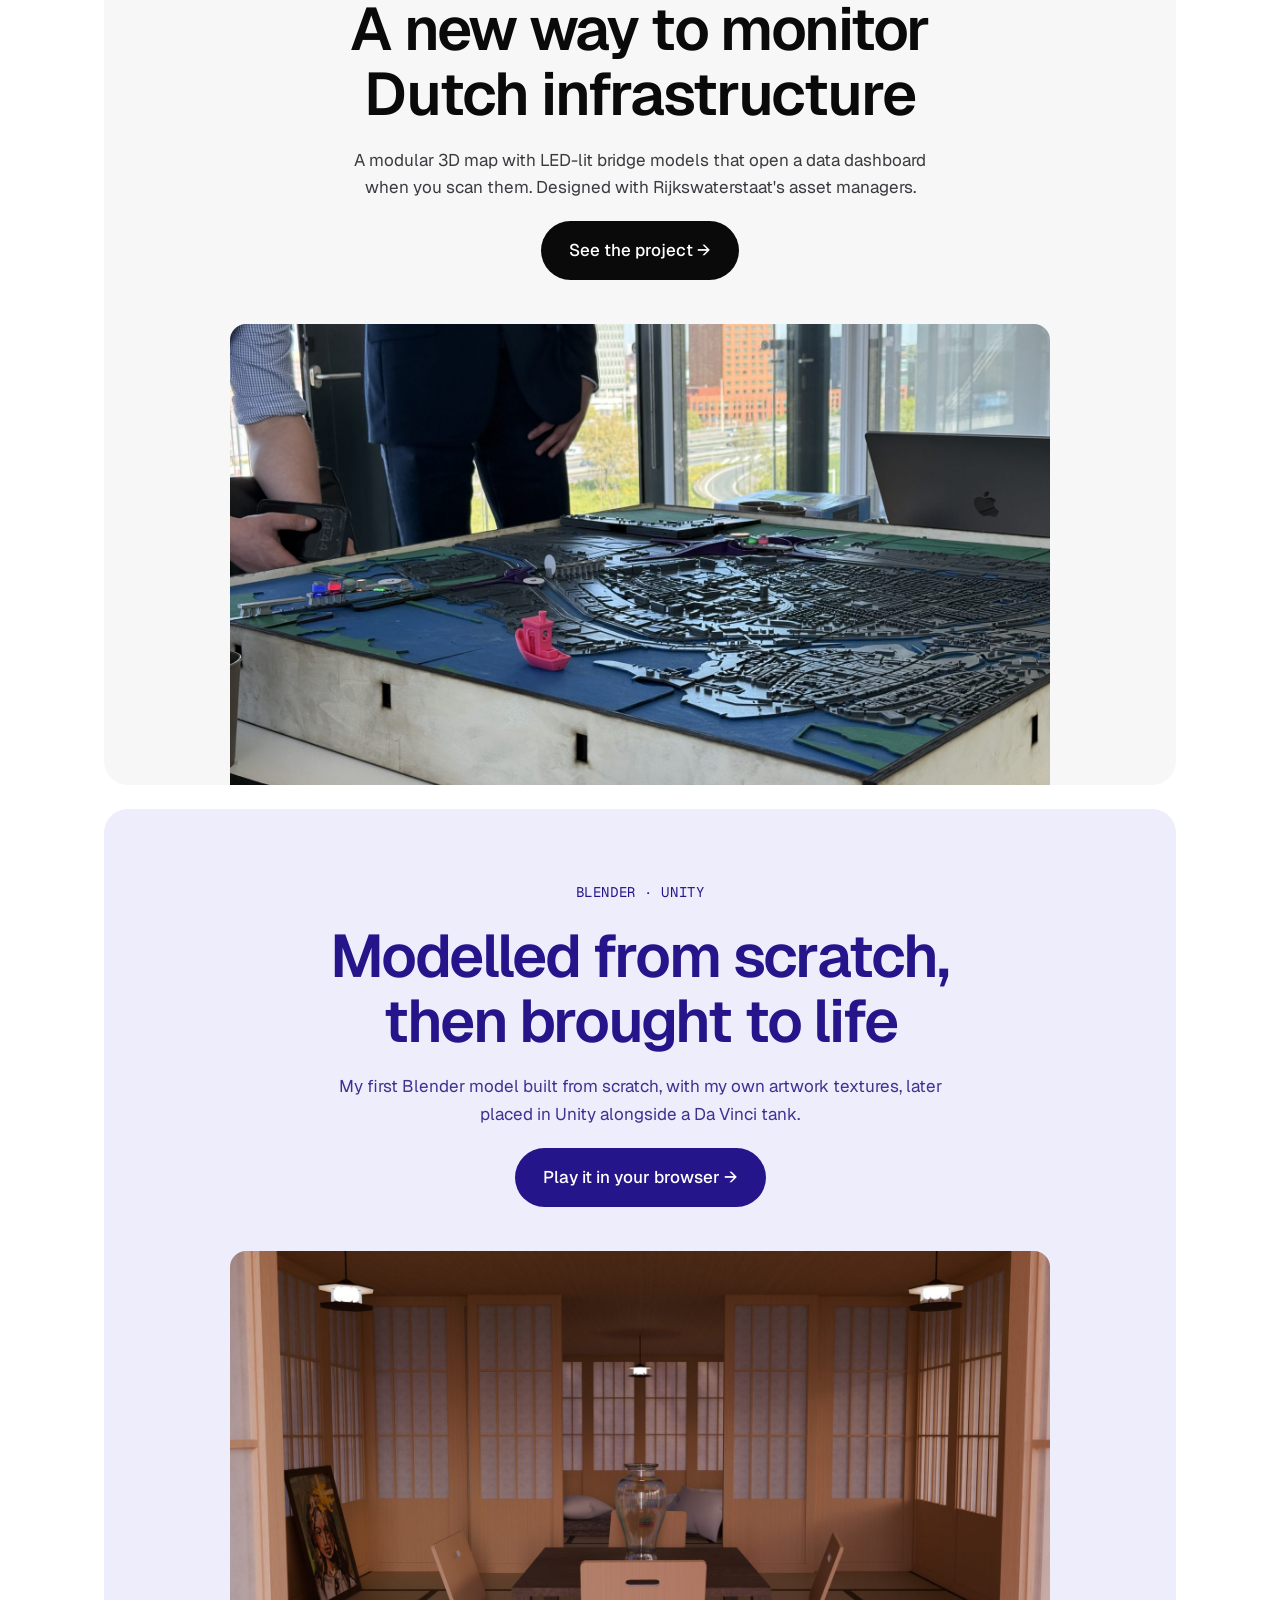
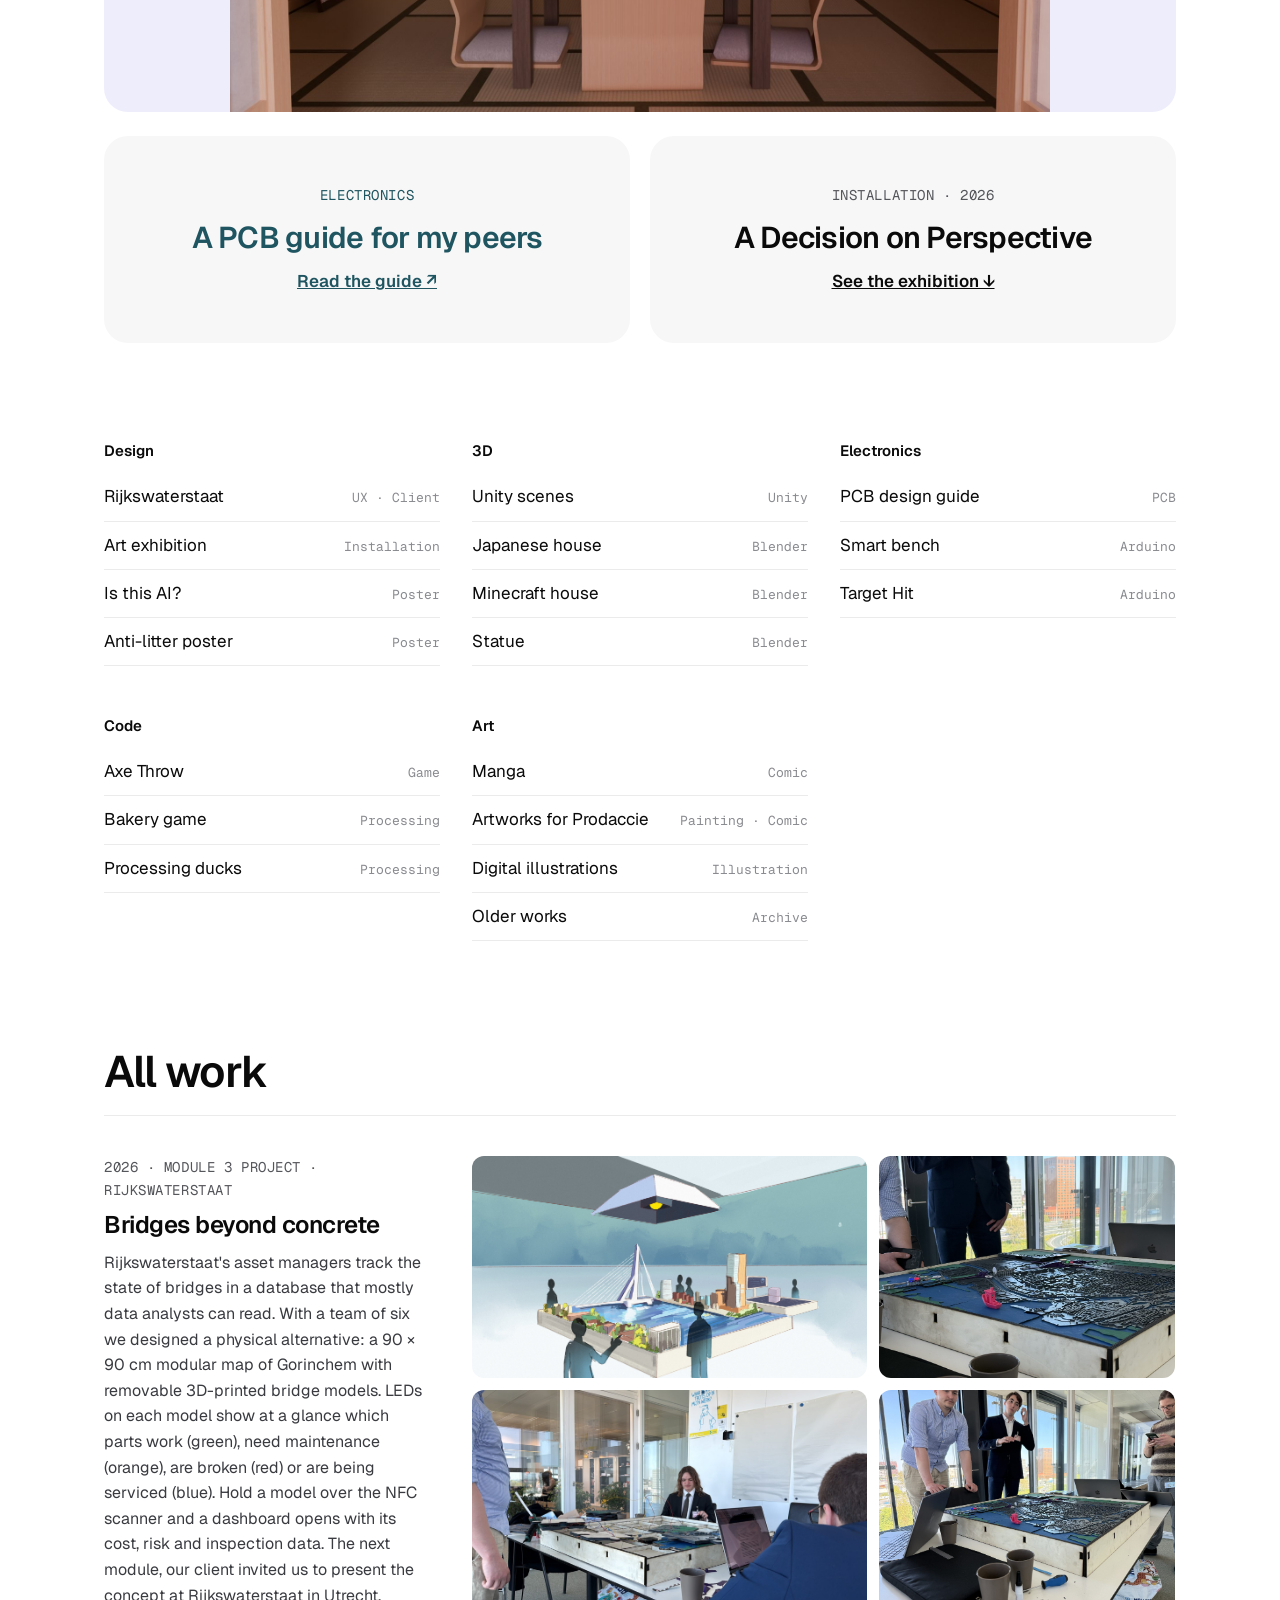
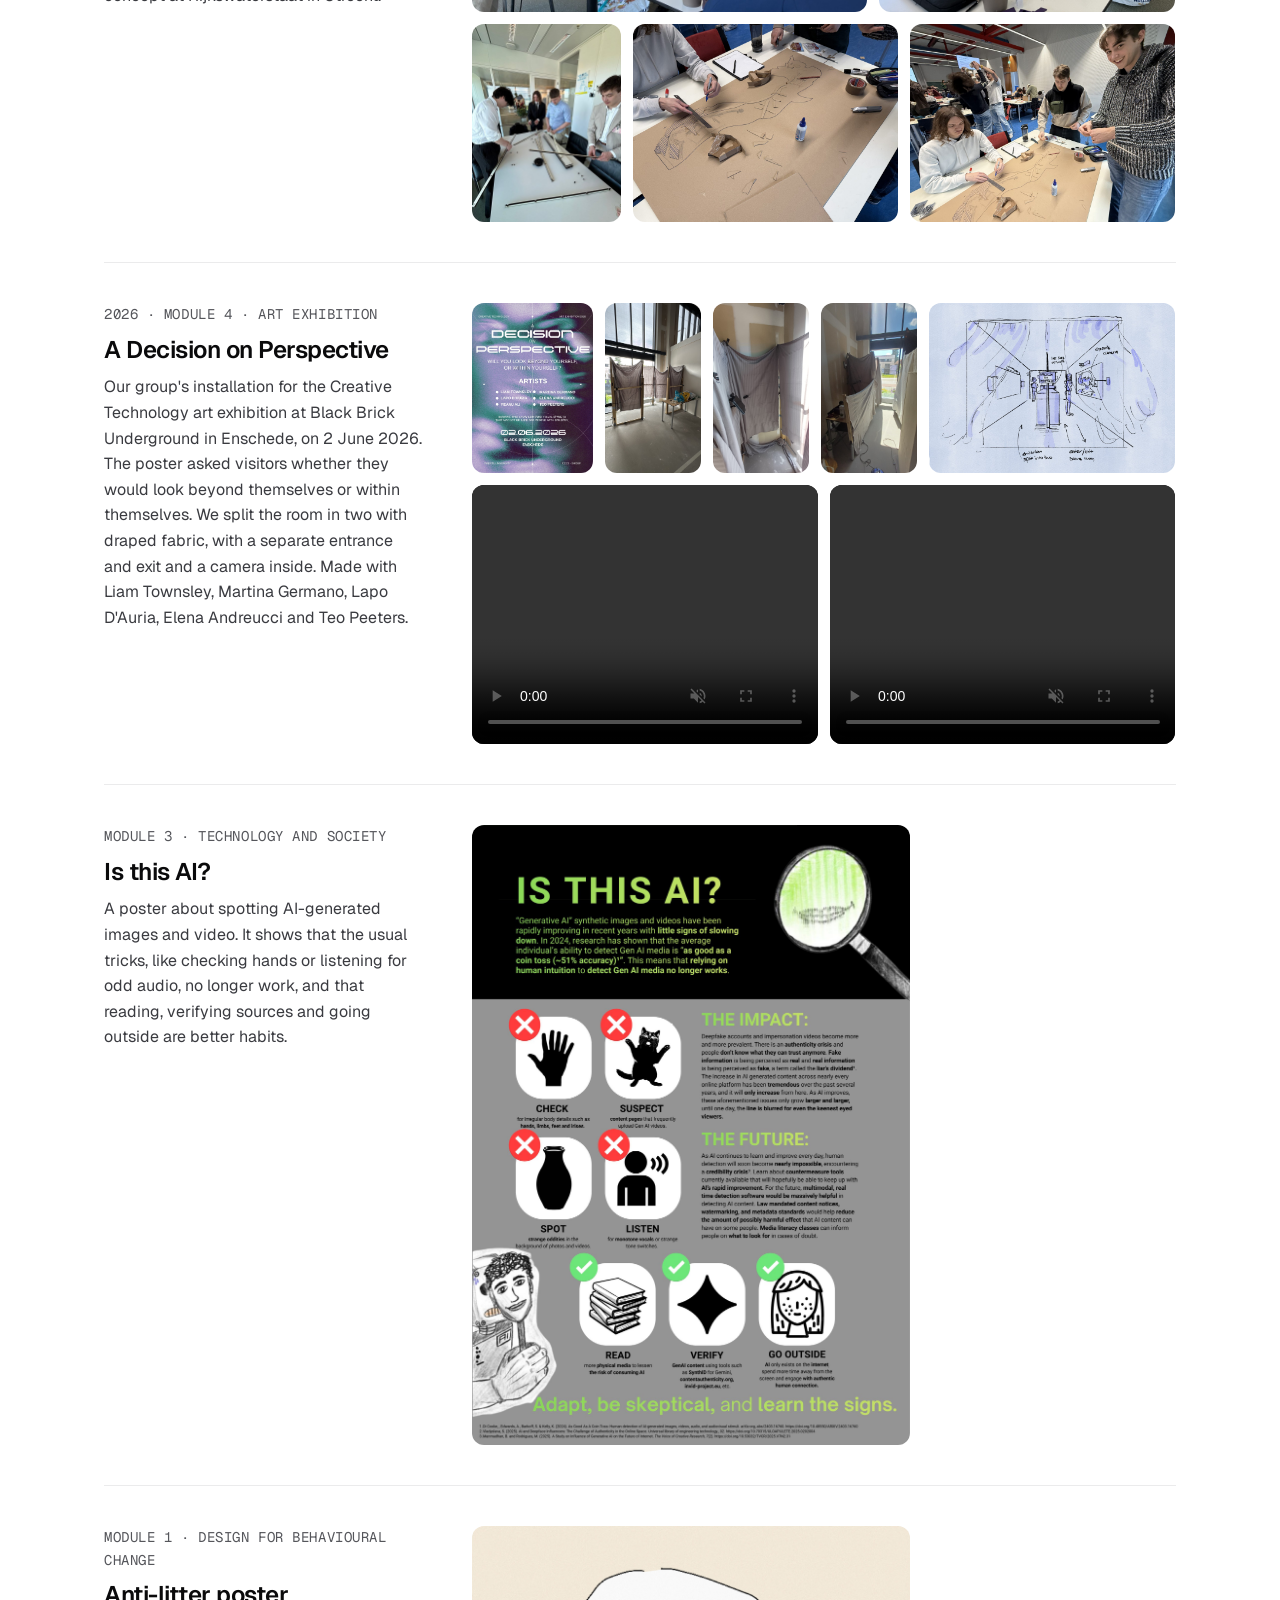
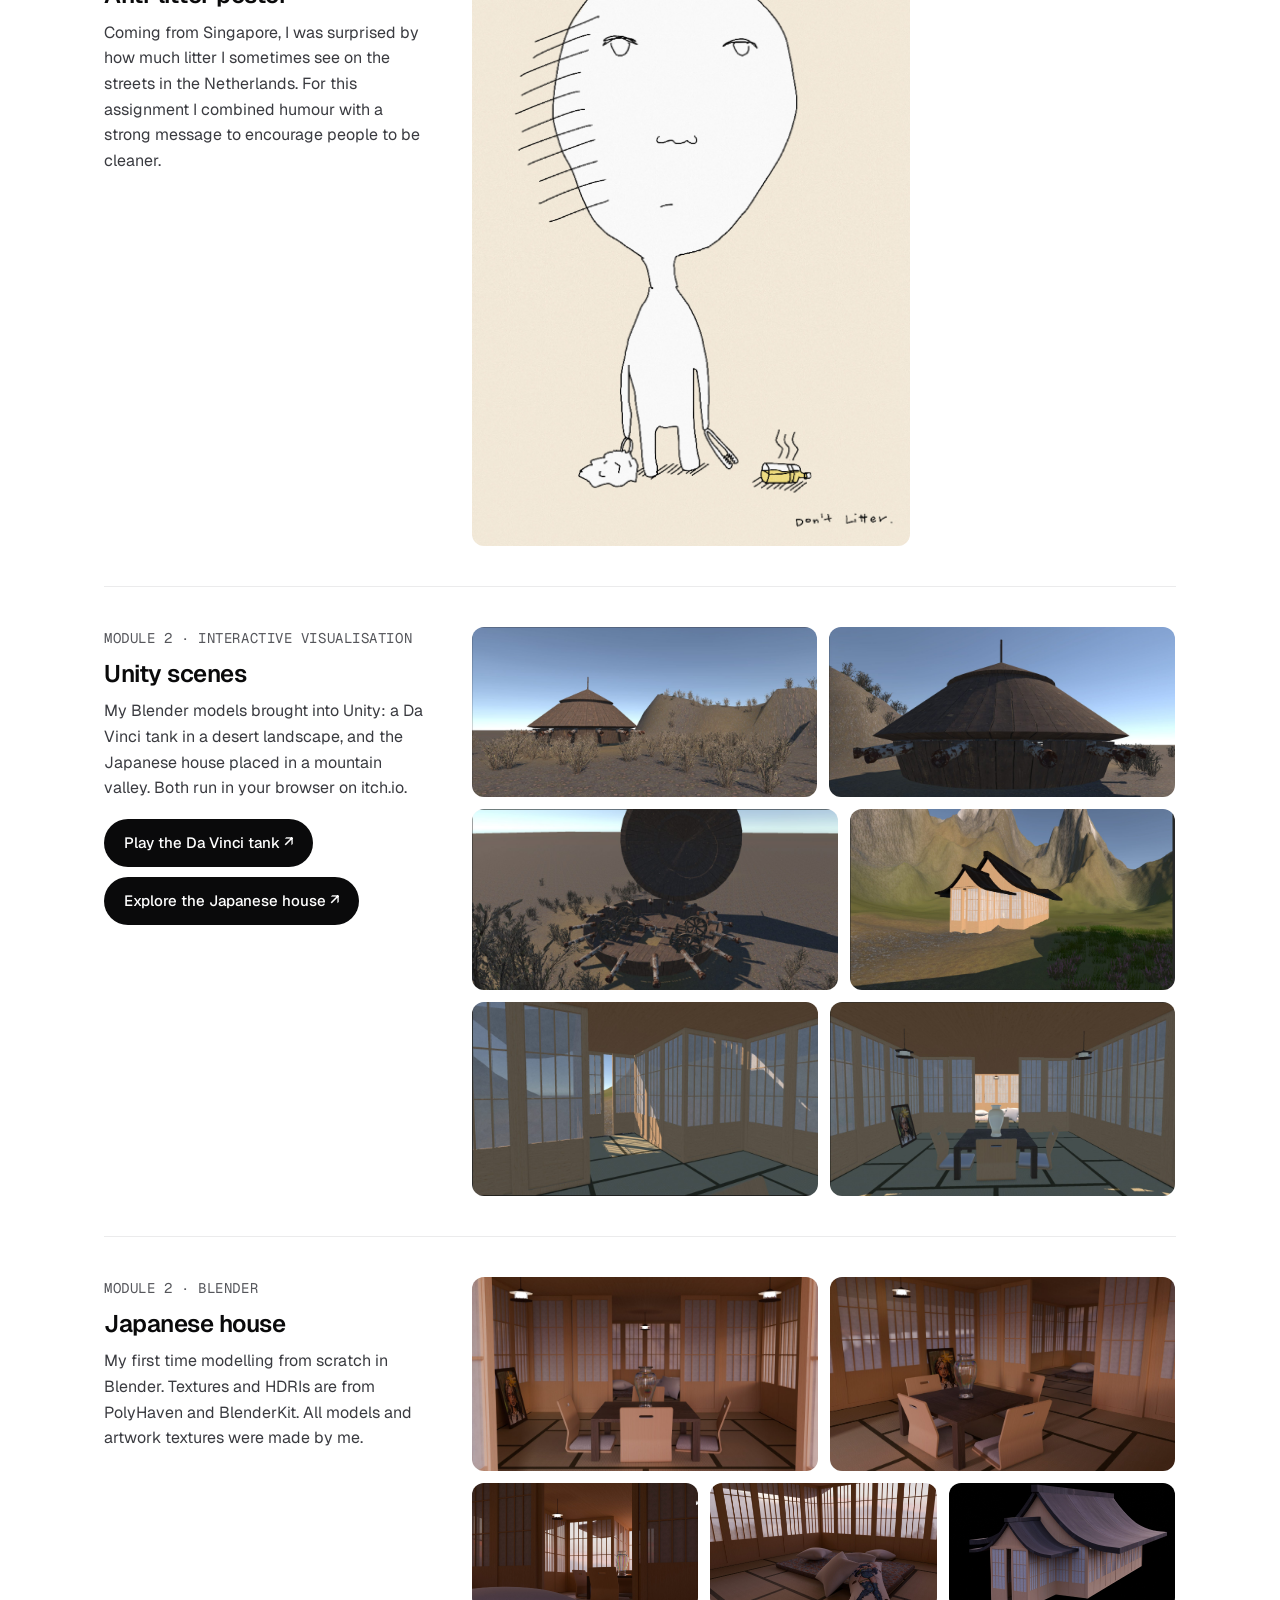
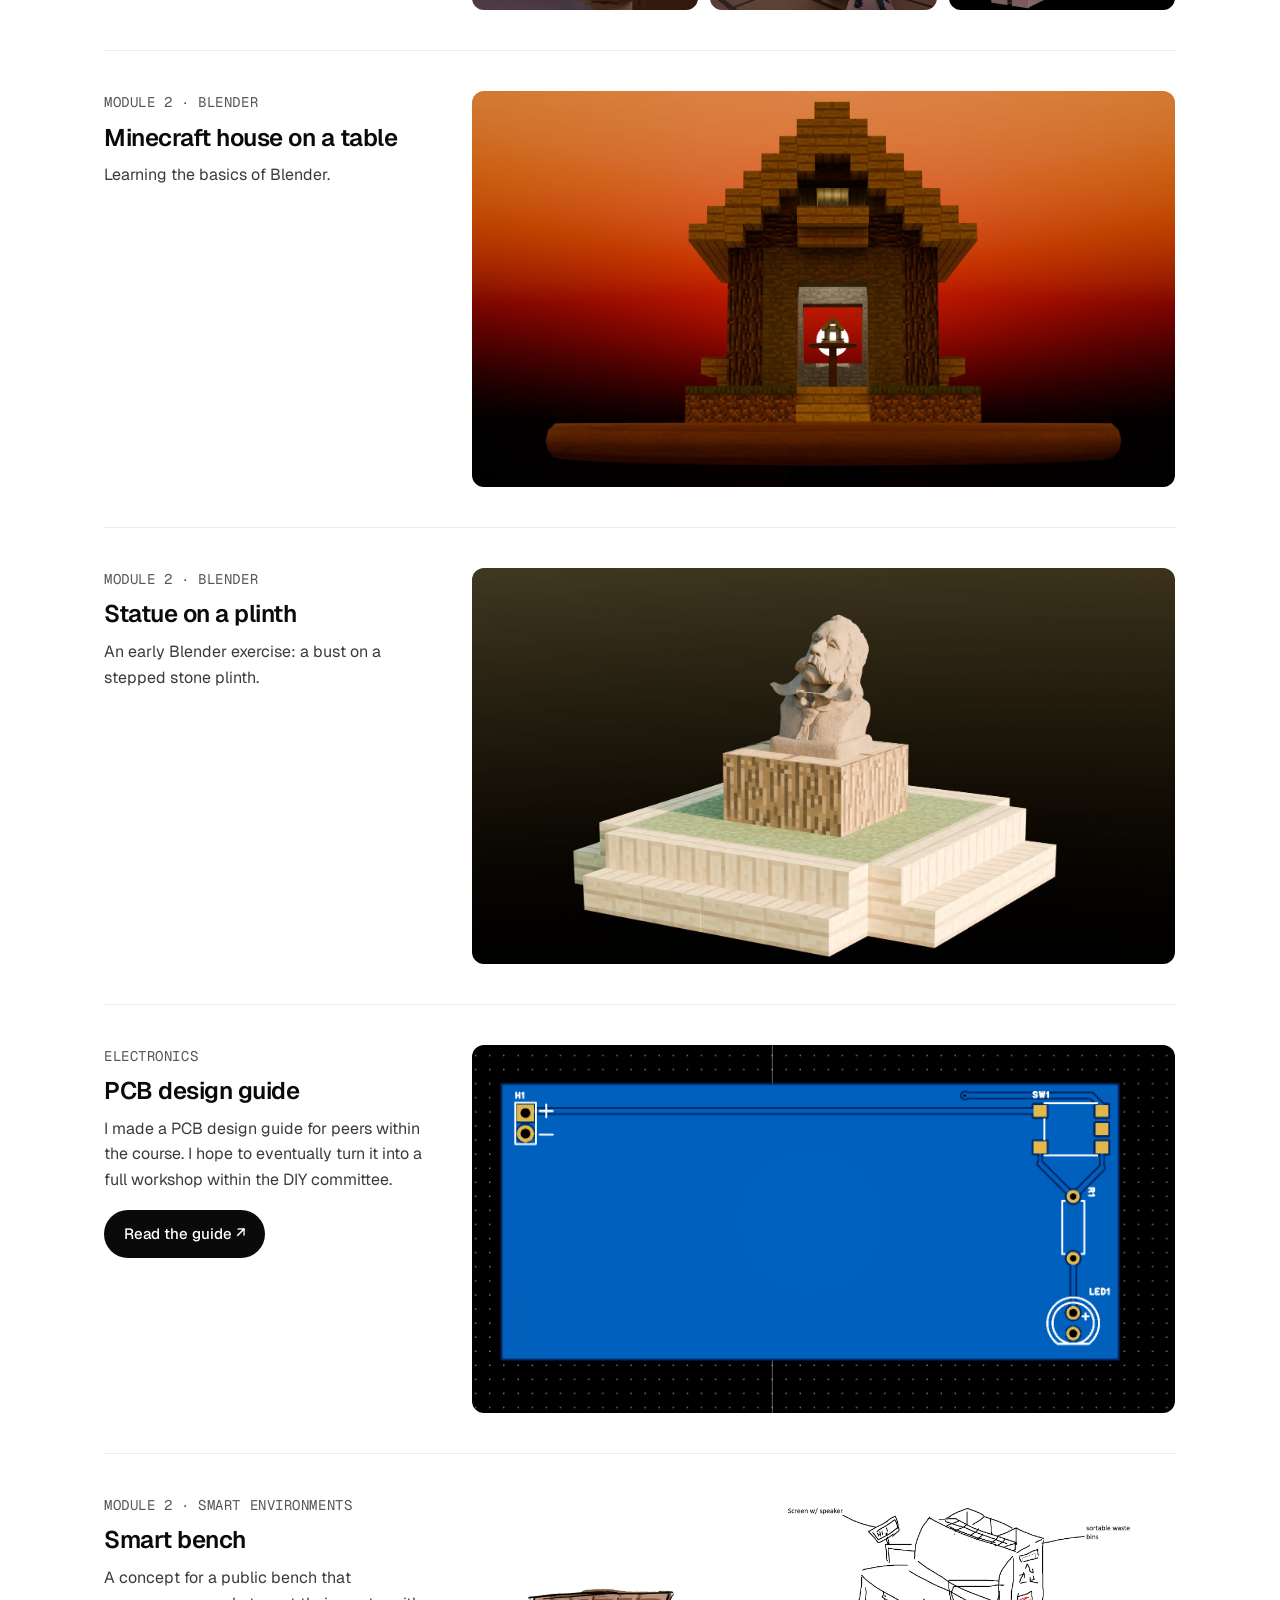
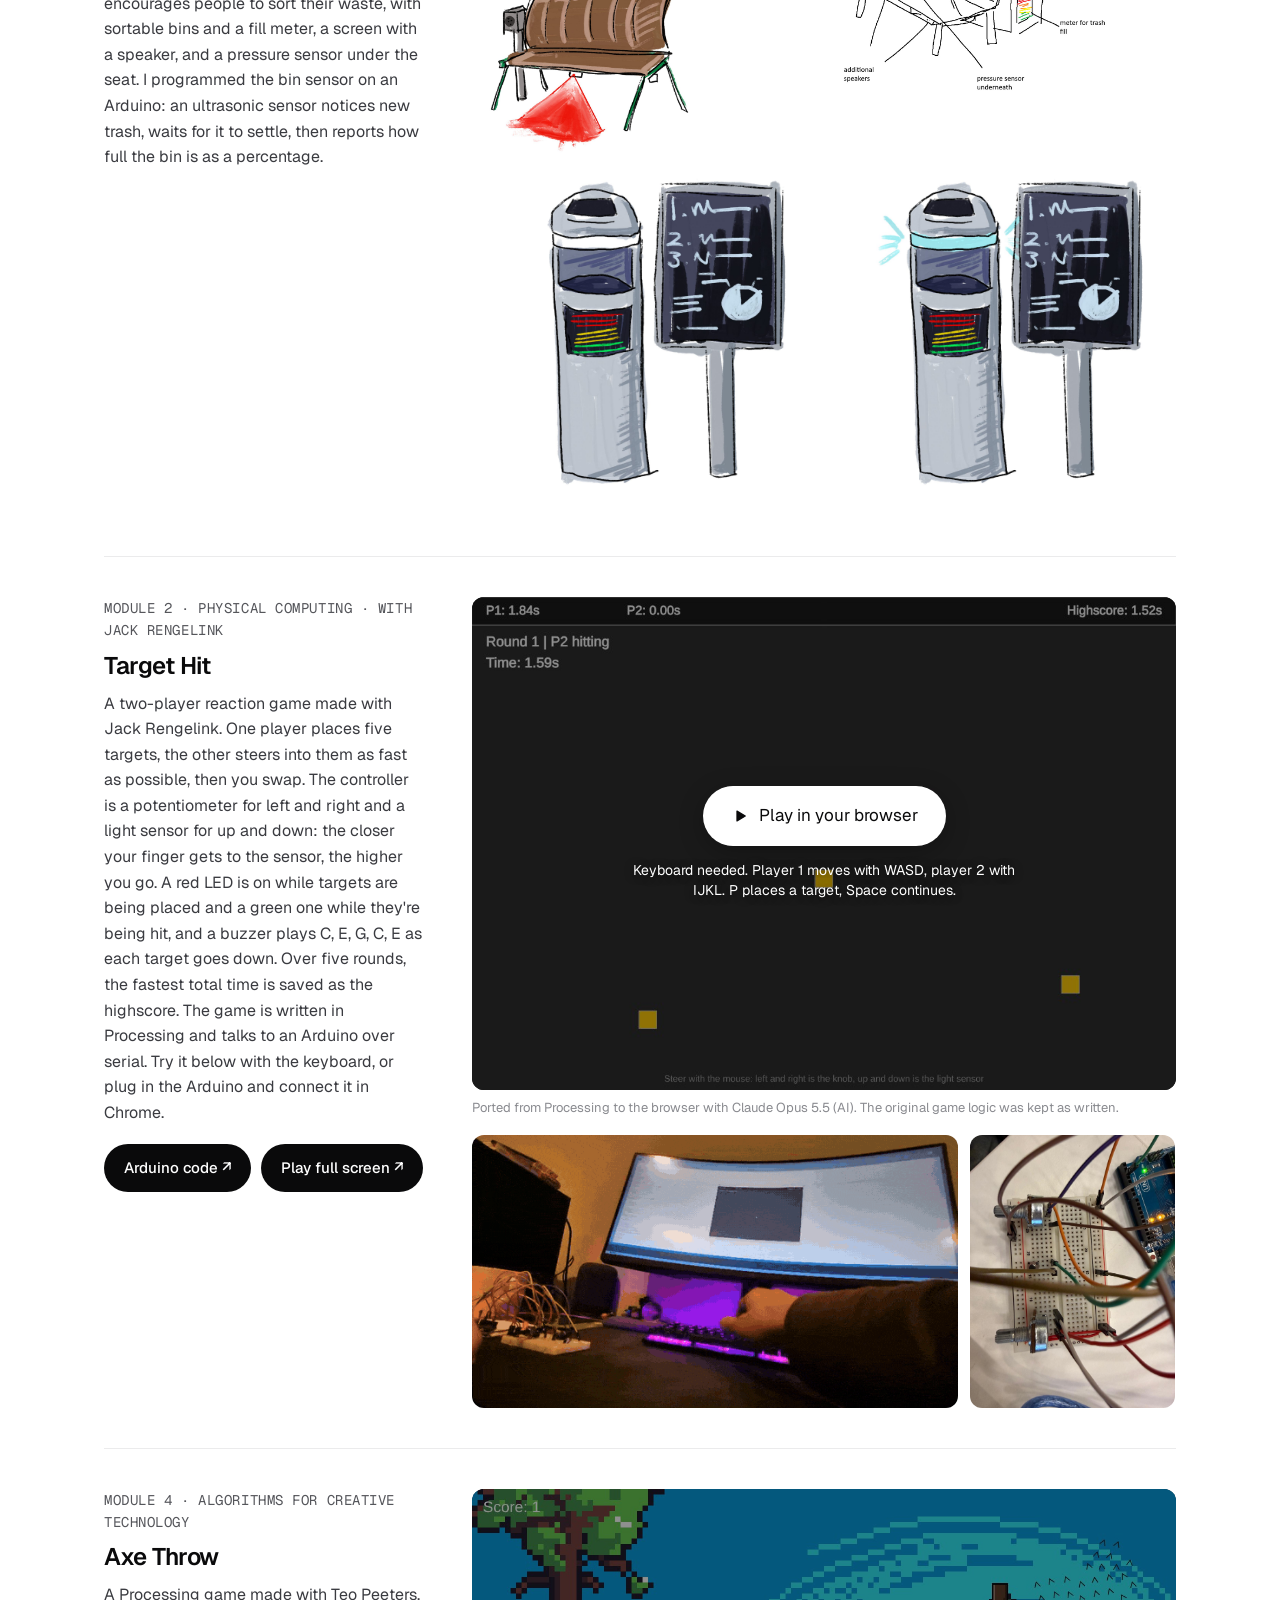
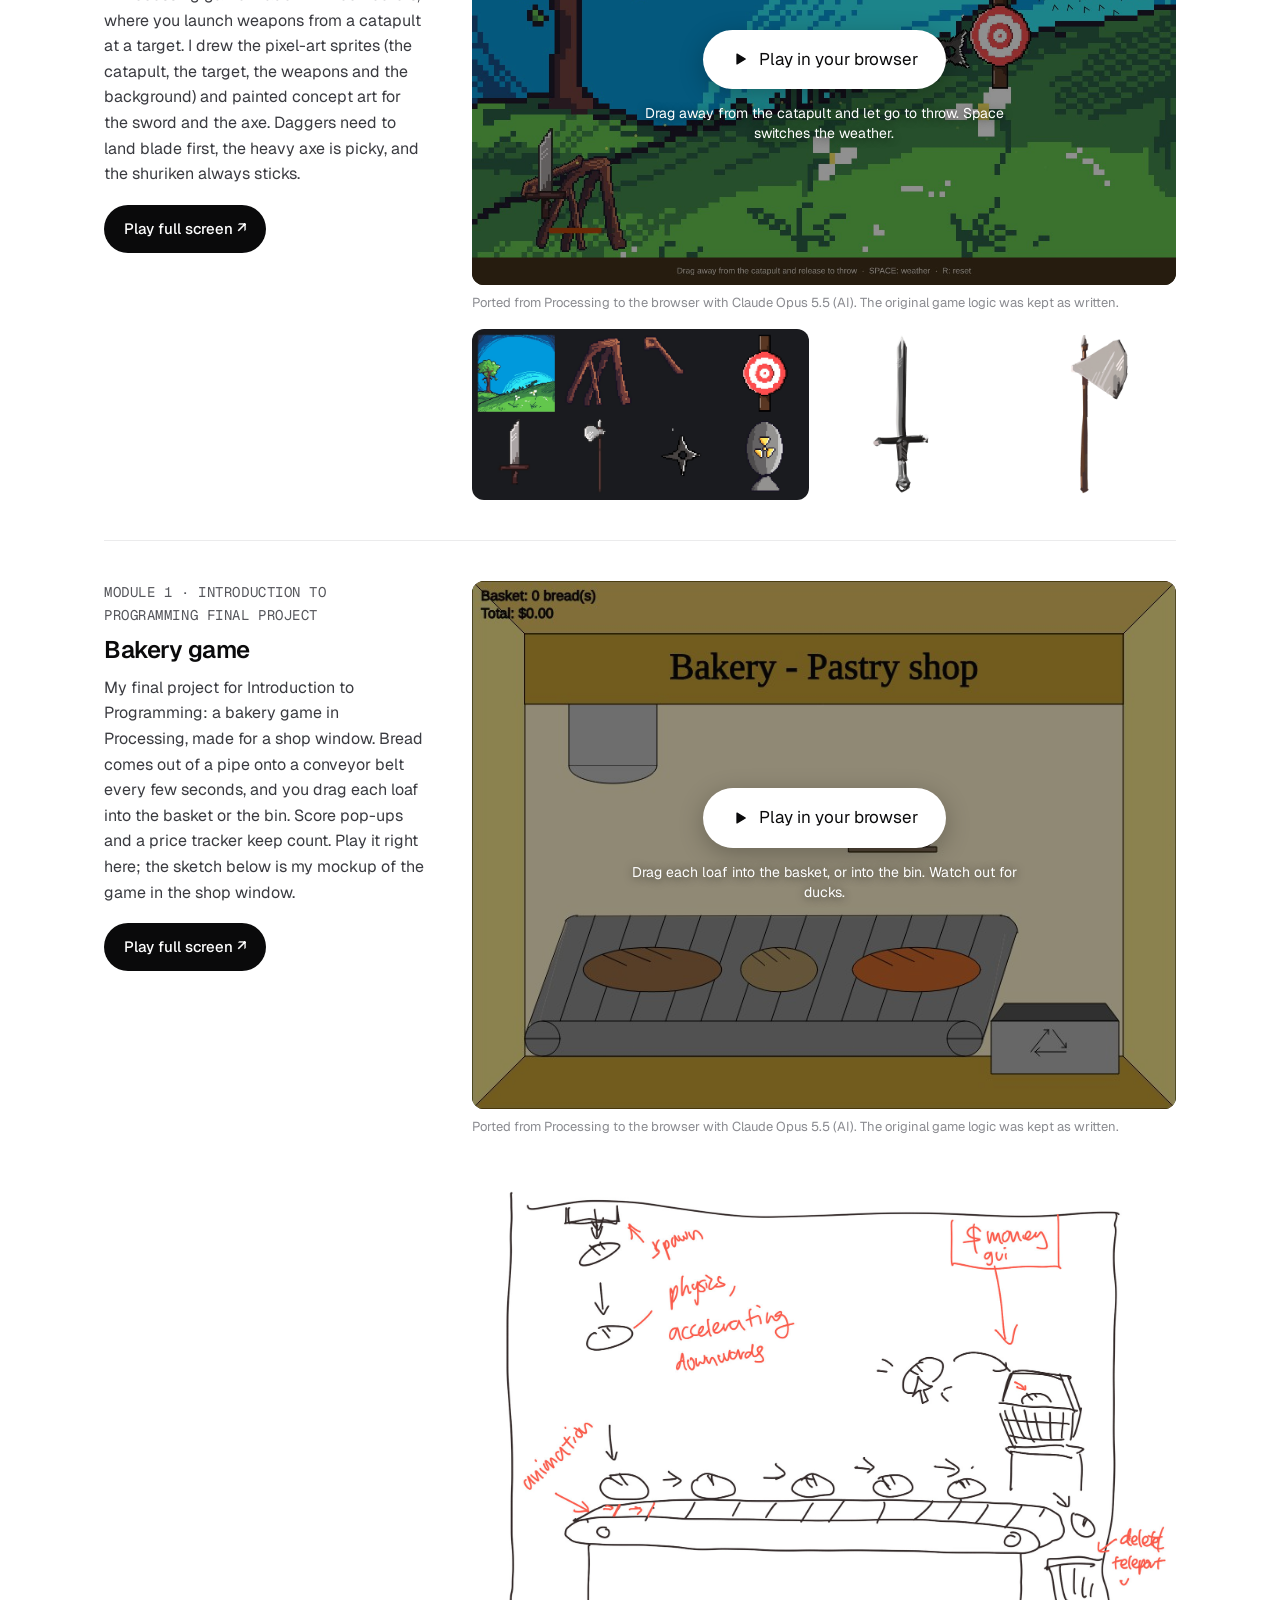
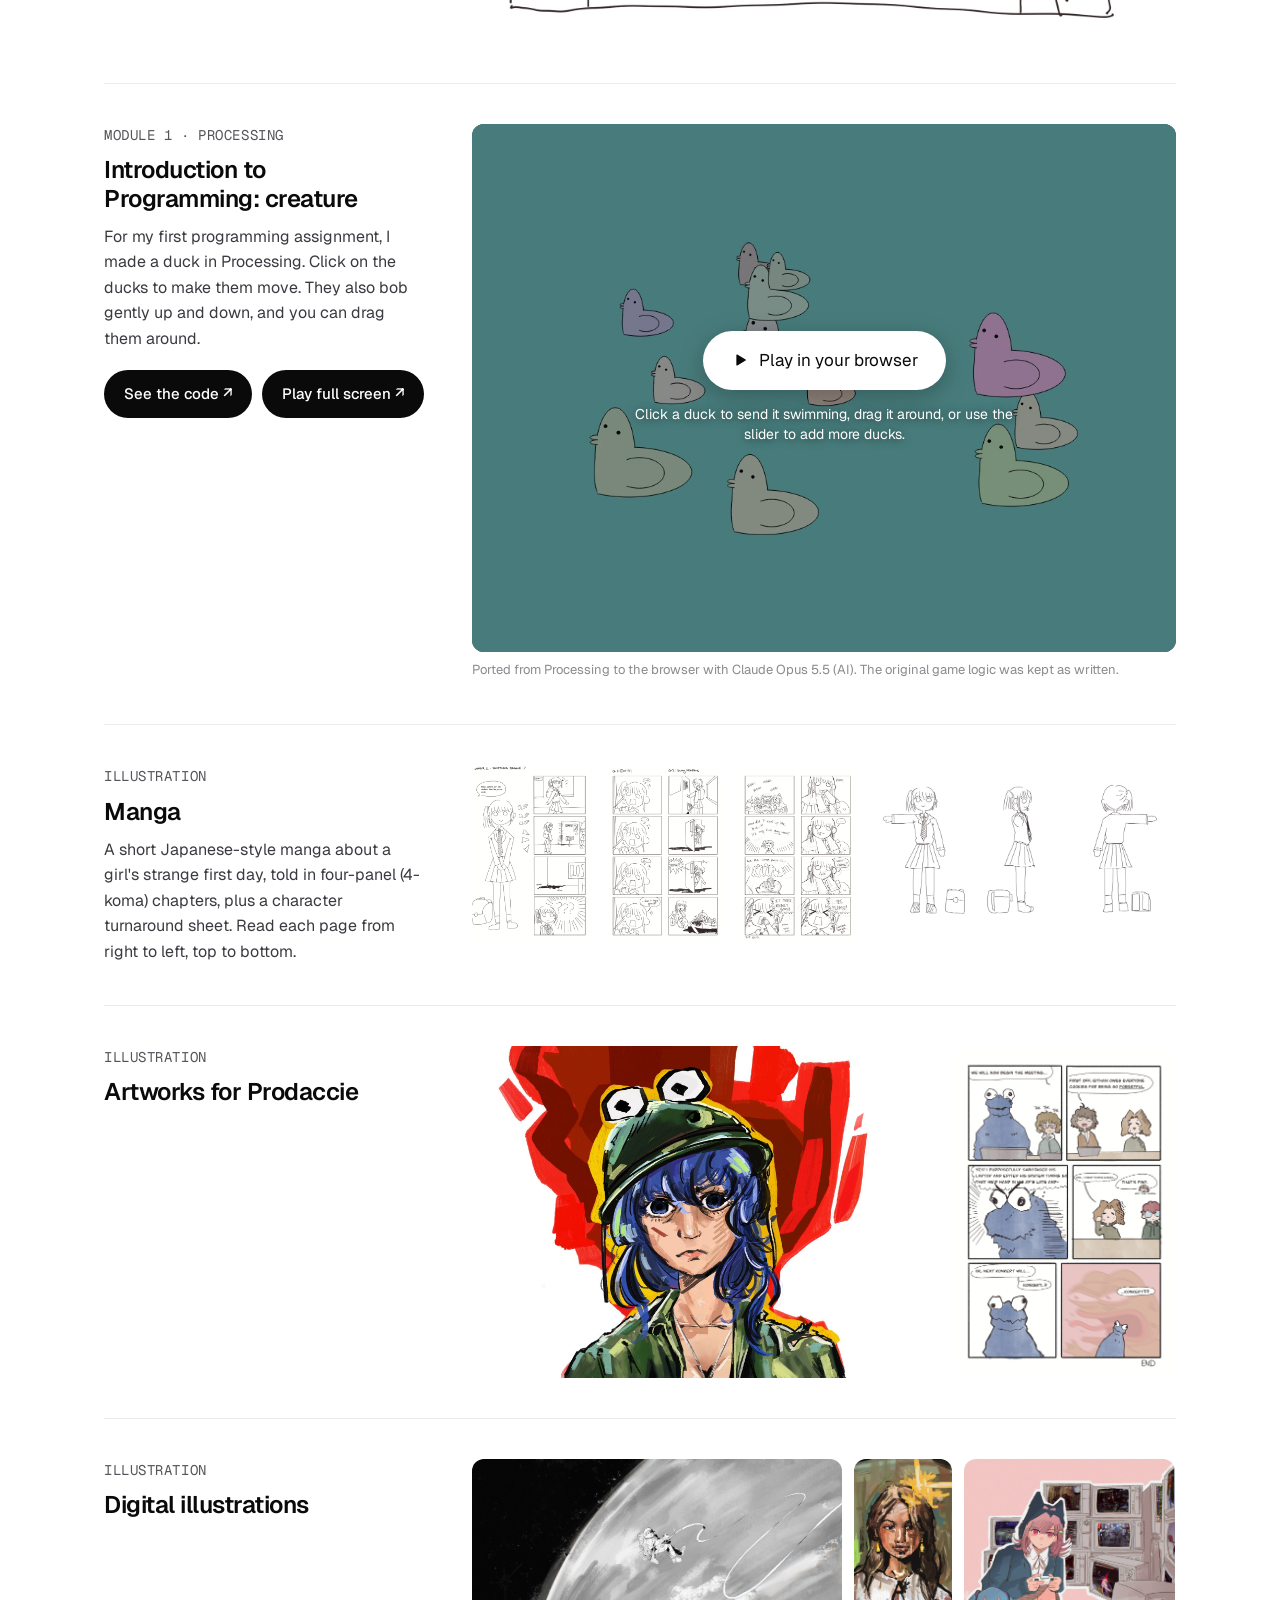
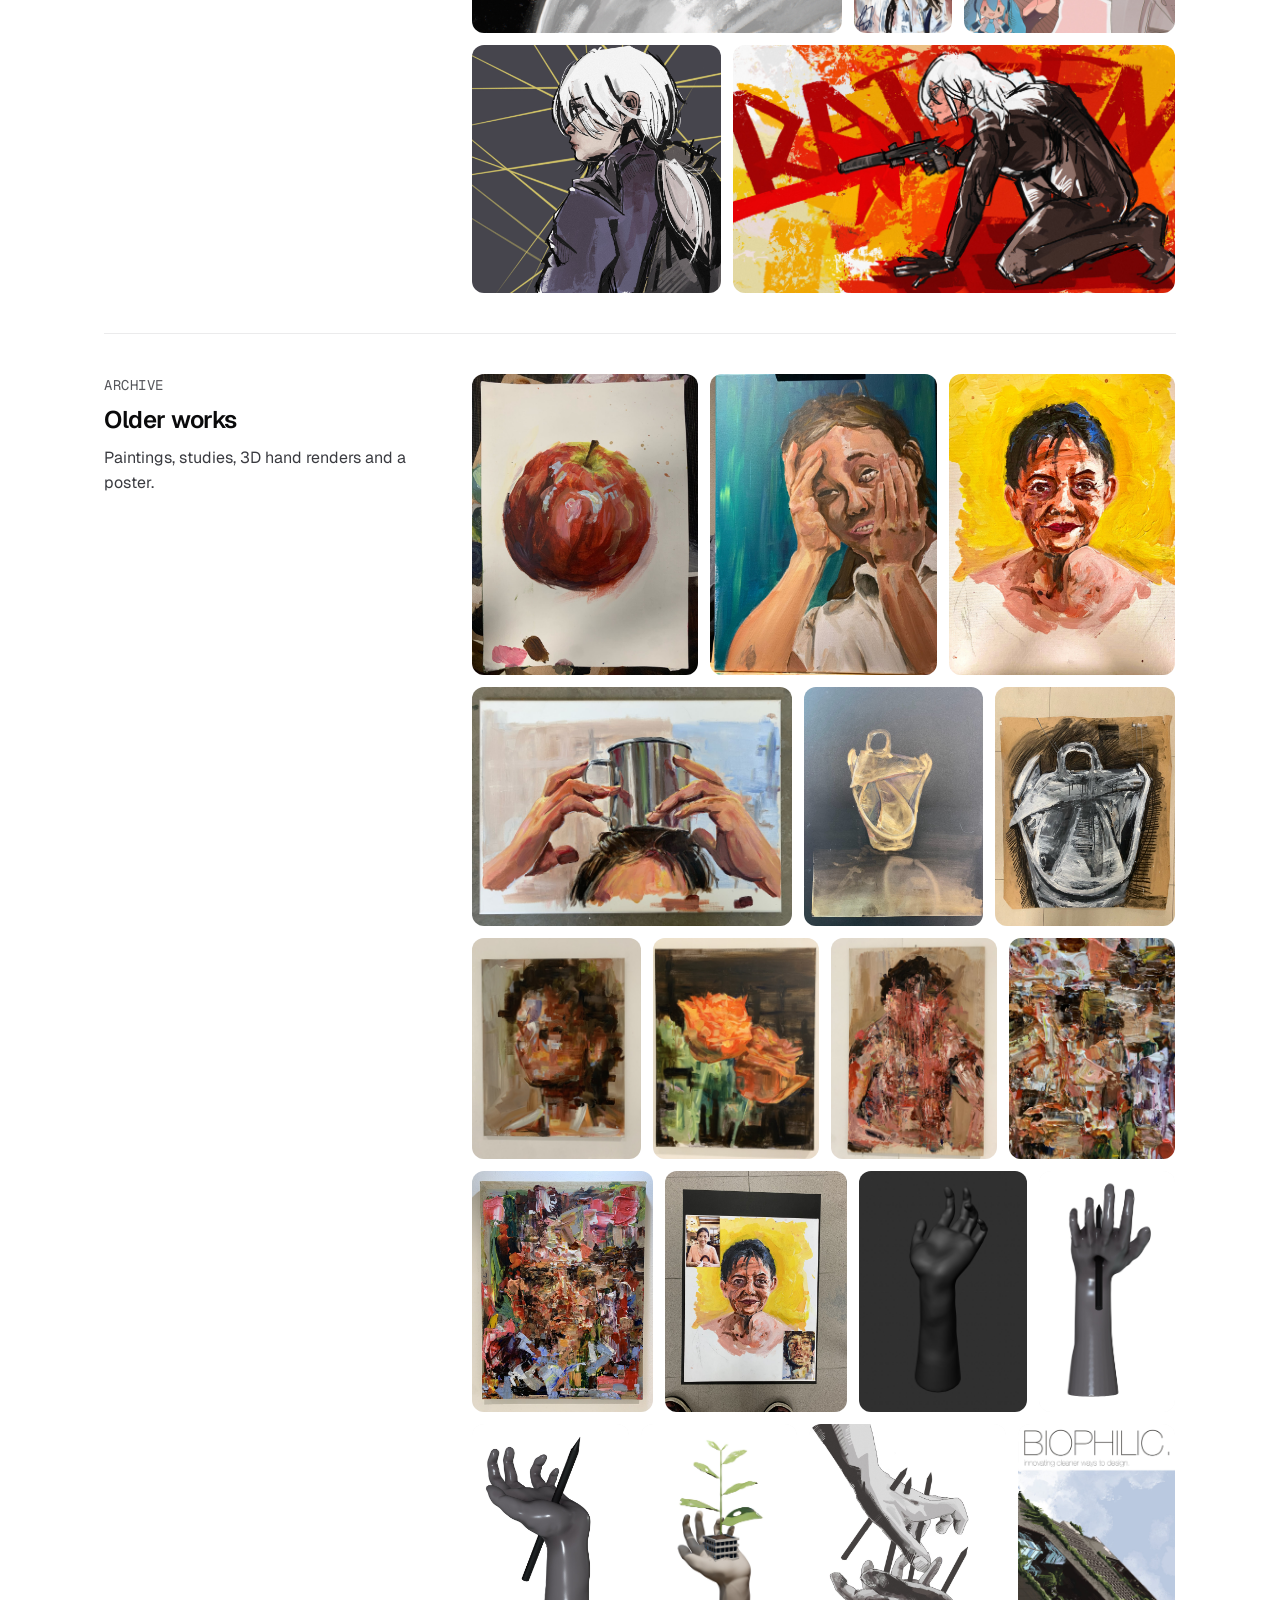
==== commit d4c4e44d: "Clean up: remove unused fit and embeds options, empty images/.old - fit: "whole" no longer did anyth" ====
--- a/index.html
+++ b/index.html
@@ -12,7 +12,7 @@
   <link rel="stylesheet" href="https://fonts.googleapis.com/css2?family=Geist:wght@400;500;600&amp;family=Geist+Mono:wght@400;500&amp;display=swap">
 
   <!-- All the styling lives in style.css -->
-  <link rel="stylesheet" href="style.css?v=10">
+  <link rel="stylesheet" href="style.css?v=11">
 </head>
 <body>
 
@@ -111,8 +111,8 @@
 </footer>
 
 <!-- Content first, then the script that builds the page from it -->
-<script src="content.js?v=10"></script>
-<script src="render.js?v=10"></script>
+<script src="content.js?v=11"></script>
+<script src="render.js?v=11"></script>
 
 </body>
 </html>
--- a/style.css
+++ b/style.css
@@ -326,7 +326,7 @@
 .project-buttons { display: flex; flex-wrap: wrap; gap: 10px; margin-top: 8px; }
 .project-buttons .pill { padding: 12px 20px; font-size: 15px; }
 
-/* Everything visual for a project (images, videos, embeds) sits in one column */
+/* Everything visual for a project (game, images, videos) sits in one column */
 .project-media { display: flex; flex-direction: column; gap: 12px; min-width: 0; }
 
 /* Galleries: render.js sizes every image so rows fill the width and nothing
@@ -475,15 +475,6 @@
 .lightbox.single .lb-prev,
 .lightbox.single .lb-next { visibility: hidden; }
 
-.embeds { display: flex; flex-direction: column; gap: 12px; }
-.embeds iframe {
-  display: block;
-  width: 552px;
-  max-width: 100%;
-  height: 167px;
-  border: 0;
-  border-radius: 12px;
-}
 
 
 /* ---------- 9. Contact ---------- */
